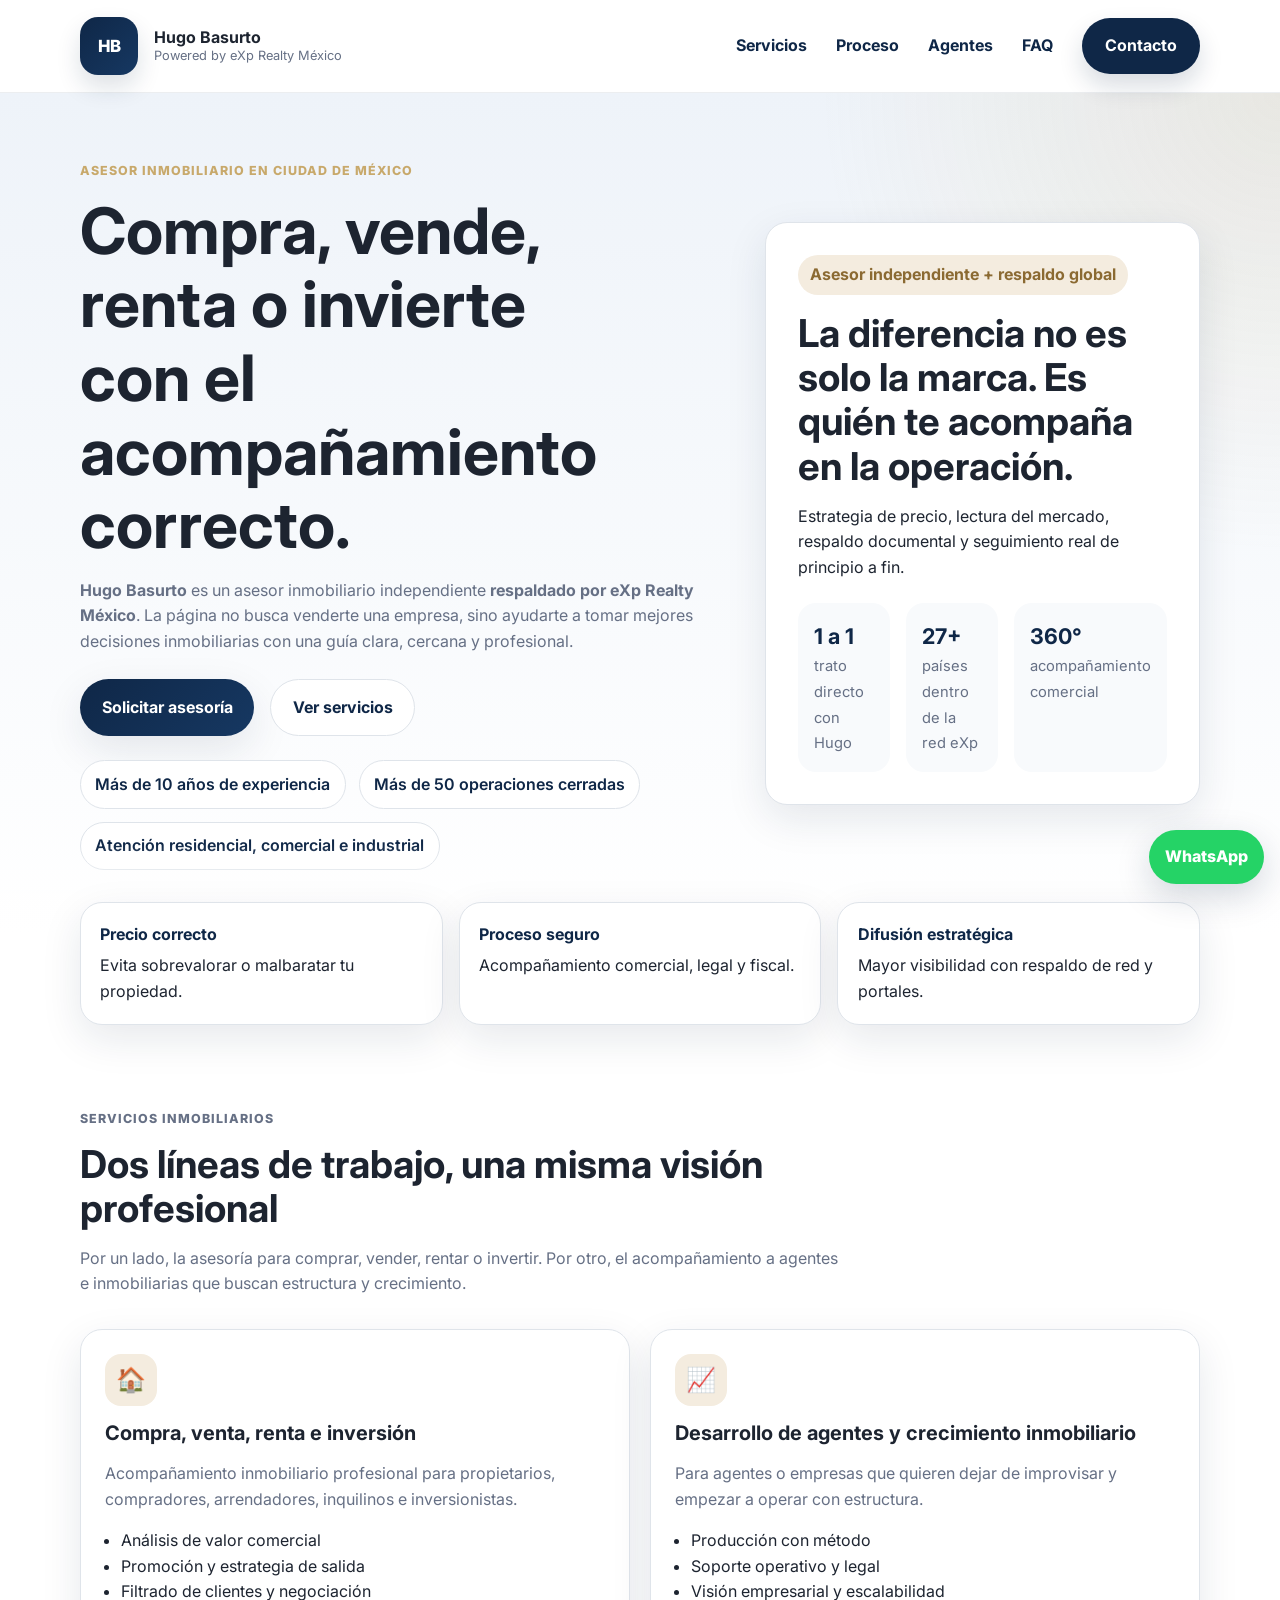
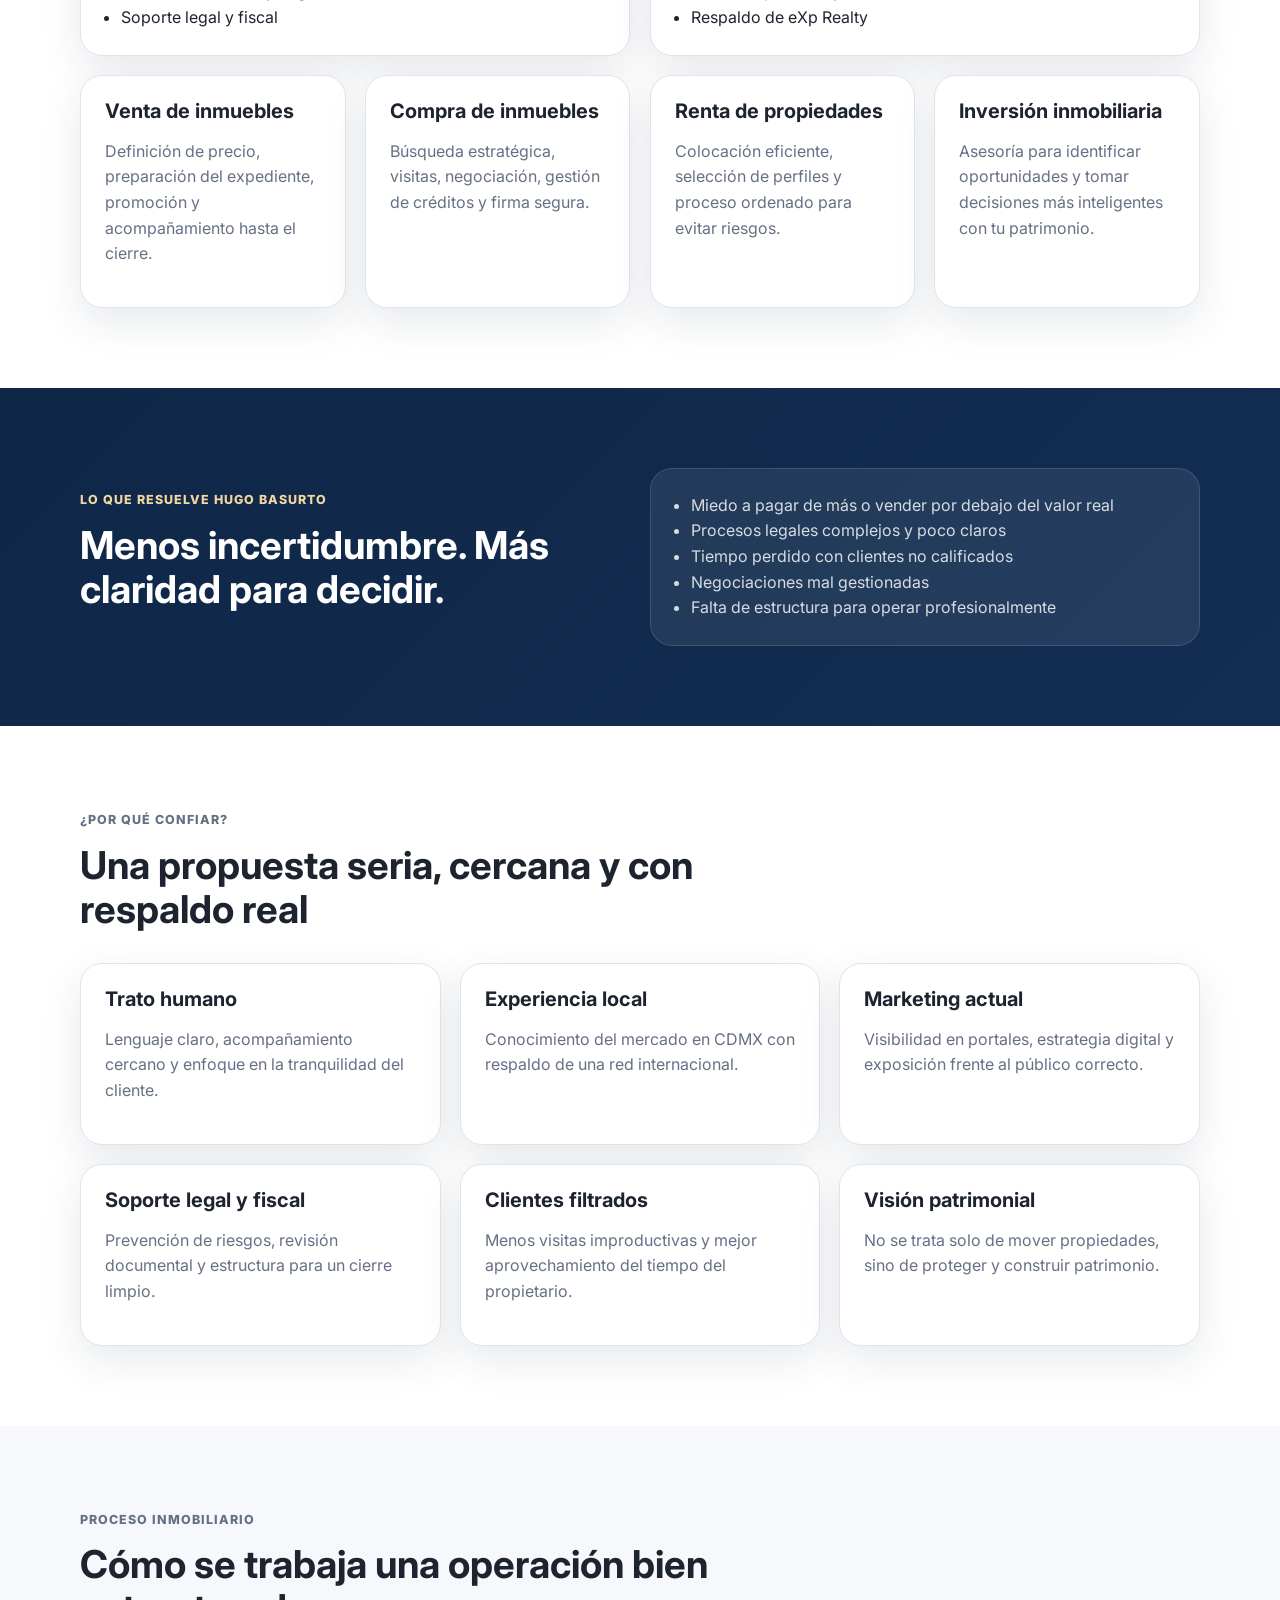
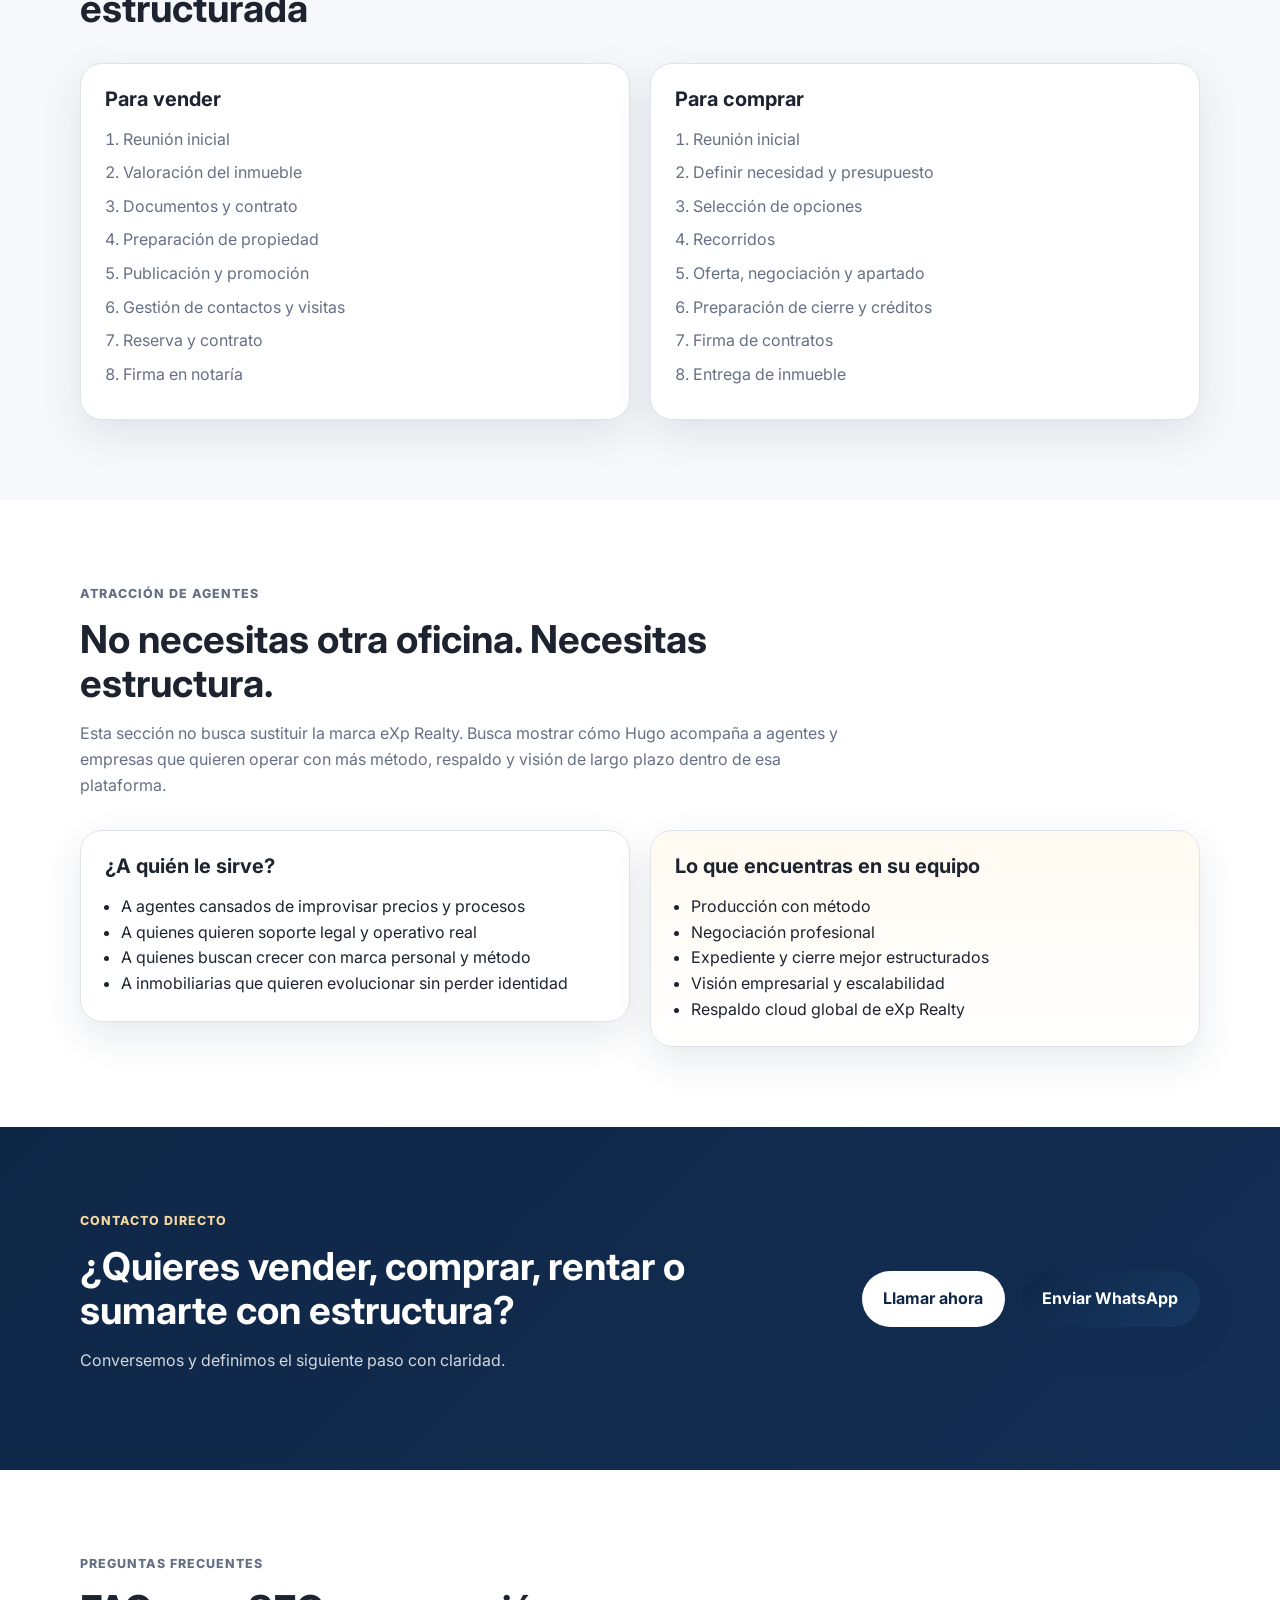
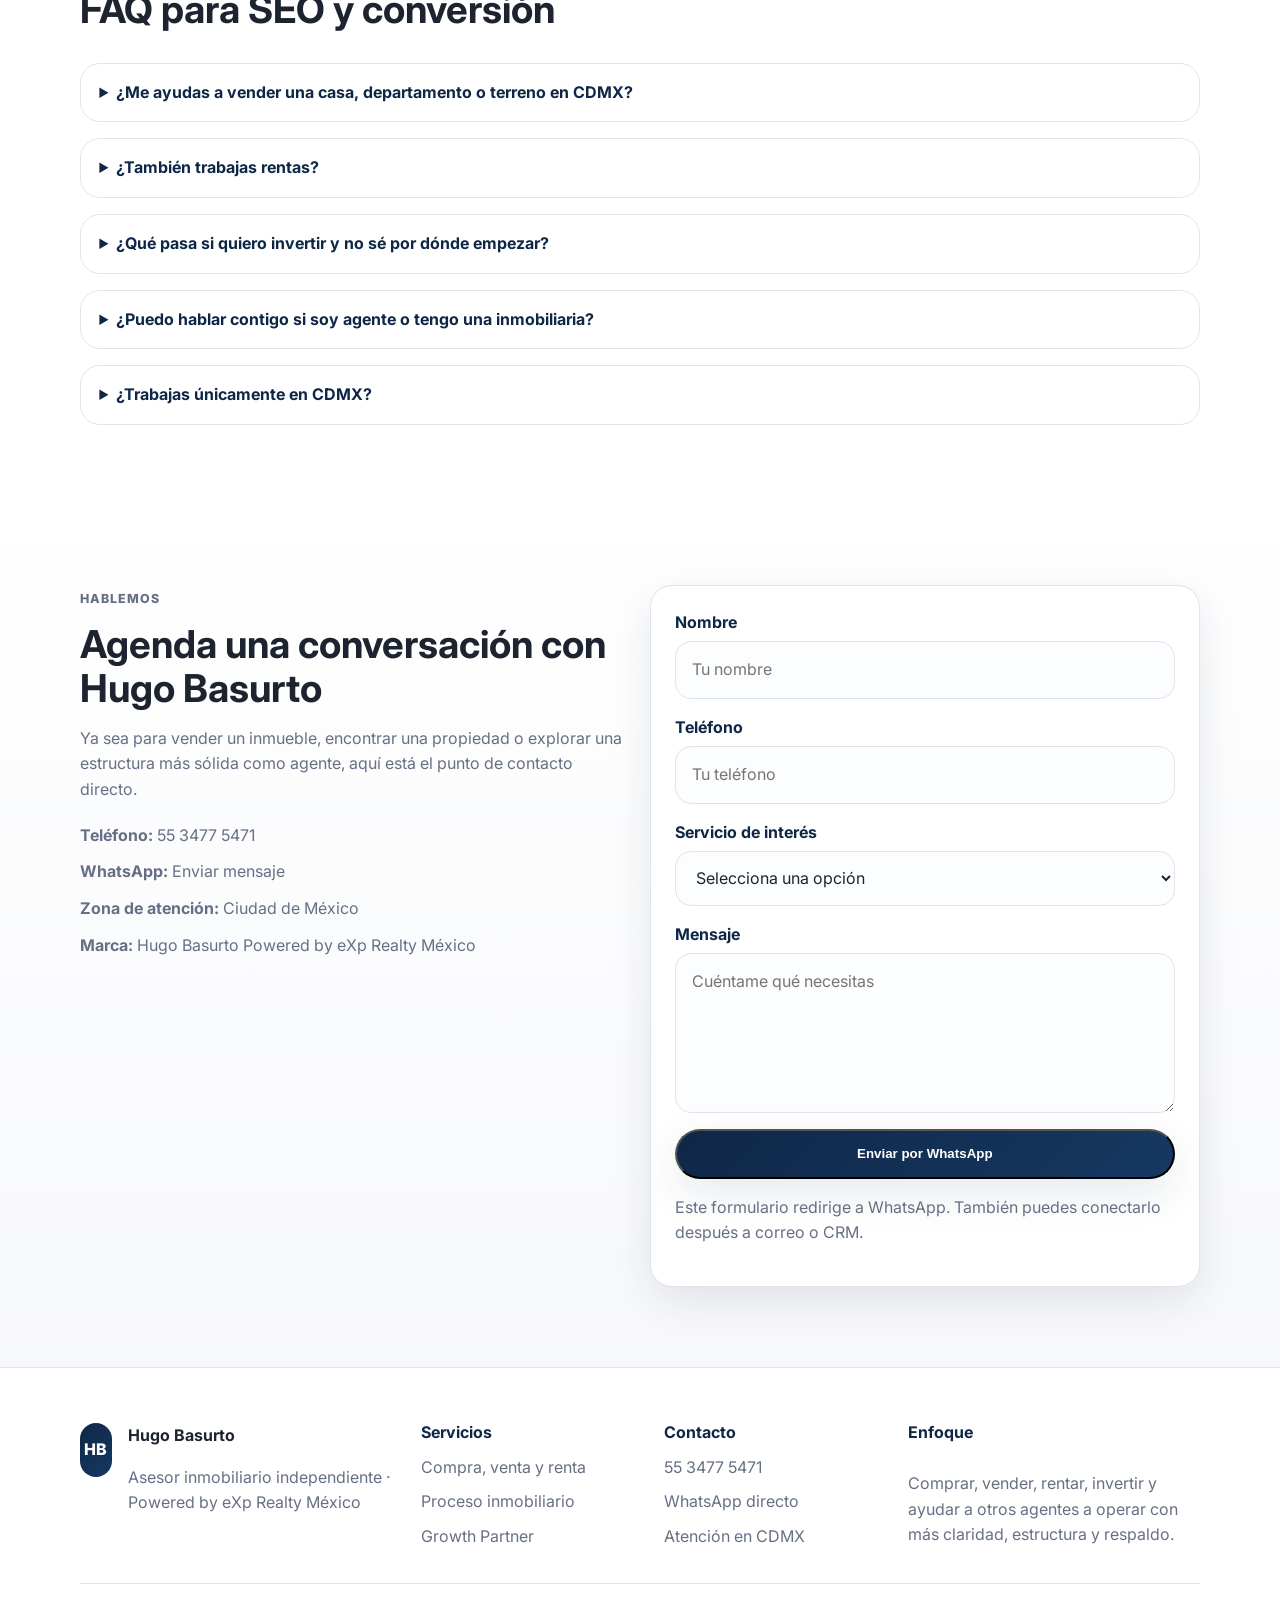
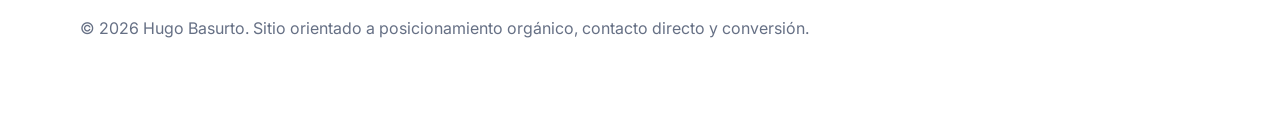
==== index.html @ 694841d4 "add animation" ====
<!DOCTYPE html>
<html lang="es-MX">
<head>
  <meta charset="UTF-8" />
  <meta name="viewport" content="width=device-width, initial-scale=1.0" />
  <title>Hugo Basurto | Asesor Inmobiliario en CDMX | Venta, Renta e Inversión</title>
  <meta name="description" content="Hugo Basurto, asesor inmobiliario en CDMX powered by eXp Realty. Te ayudo a comprar, vender, rentar o invertir en bienes raíces con procesos claros, respaldo profesional y acompañamiento legal." />
  <meta name="keywords" content="asesor inmobiliario CDMX, comprar casa CDMX, vender departamento CDMX, rentar inmueble CDMX, invertir en bienes raíces, Hugo Basurto, eXp Realty México, asesor inmobiliario independiente" />
  <meta name="author" content="Ricardo Kelebra" />
  <meta name="robots" content="index,follow,max-image-preview:large,max-snippet:-1,max-video-preview:-1" />
  <meta name="theme-color" content="#0f2747" />
  <link rel="canonical" href="https://www.tudominio.com/" />

  <meta property="og:type" content="website" />
  <meta property="og:locale" content="es_MX" />
  <meta property="og:title" content="Hugo Basurto | Asesor Inmobiliario en CDMX" />
  <meta property="og:description" content="Compra, venta, renta e inversión inmobiliaria con asesoría clara, cercana y respaldada por eXp Realty México." />
  <meta property="og:url" content="https://www.tudominio.com/" />
  <meta property="og:site_name" content="Hugo Basurto | Asesor Inmobiliario" />
  <meta property="og:image" content="https://www.tudominio.com/assets/og-image.jpg" />

  <meta name="twitter:card" content="summary_large_image" />
  <meta name="twitter:title" content="Hugo Basurto | Asesor Inmobiliario en CDMX" />
  <meta name="twitter:description" content="Asesoría inmobiliaria profesional para comprar, vender, rentar o invertir en CDMX." />
  <meta name="twitter:image" content="https://www.tudominio.com/assets/og-image.jpg" />

  <link rel="preconnect" href="https://fonts.googleapis.com" />
  <link rel="preconnect" href="https://fonts.gstatic.com" crossorigin />
  <link href="https://fonts.googleapis.com/css2?family=Inter:wght@400;500;600;700;800&display=swap" rel="stylesheet" />
  <link rel="stylesheet" href="styles.css" />

  <script type="application/ld+json">
  {
    "@context": "https://schema.org",
    "@graph": [
      {
        "@type": "RealEstateAgent",
        "@id": "https://www.tudominio.com/#agent",
        "name": "Hugo Basurto",
        "alternateName": "Hugo Basurto Powered by eXp Realty México",
        "description": "Asesoría inmobiliaria en CDMX para compra, venta, renta e inversión en bienes raíces.",
        "areaServed": ["Ciudad de México", "Estado de México", "México"],
        "telephone": "+52-55-3477-5471",
        "url": "https://www.tudominio.com/",
        "email": "contacto@tudominio.com",
        "address": {
          "@type": "PostalAddress",
          "addressLocality": "Ciudad de México",
          "addressRegion": "CDMX",
          "addressCountry": "MX"
        },
        "brand": {
          "@type": "Brand",
          "name": "eXp Realty México"
        },
        "sameAs": [
          "https://www.raiceshogarfeliz.com/",
          "https://yo.expmexico.mx/hugobasurtoraiceshogarfeliz/"
        ]
      },
      {
        "@type": "ProfessionalService",
        "@id": "https://www.tudominio.com/#service",
        "name": "Servicios Inmobiliarios Hugo Basurto",
        "serviceType": [
          "Venta de inmuebles",
          "Renta de inmuebles",
          "Compra de inmuebles",
          "Inversión inmobiliaria",
          "Atracción y desarrollo de agentes inmobiliarios"
        ],
        "provider": {
          "@id": "https://www.tudominio.com/#agent"
        },
        "areaServed": "Ciudad de México"
      },
      {
        "@type": "FAQPage",
        "mainEntity": [
          {
            "@type": "Question",
            "name": "¿Me ayudas a vender mi casa o departamento en CDMX?",
            "acceptedAnswer": {
              "@type": "Answer",
              "text": "Sí. Se realiza análisis de mercado, estrategia de precio, expediente documental, promoción, filtrado de clientes y acompañamiento hasta notaría."
            }
          },
          {
            "@type": "Question",
            "name": "¿También apoyas a compradores e inversionistas?",
            "acceptedAnswer": {
              "@type": "Answer",
              "text": "Sí. Se identifican opciones según presupuesto y objetivo, se coordinan visitas, se negocian condiciones y se acompaña todo el proceso de cierre."
            }
          },
          {
            "@type": "Question",
            "name": "¿Trabajas solo en Ciudad de México?",
            "acceptedAnswer": {
              "@type": "Answer",
              "text": "La base de operación está en CDMX, pero gracias al respaldo de eXp Realty se puede colaborar con compradores e inversionistas dentro y fuera del país."
            }
          }
        ]
      }
    ]
  }
  </script>
</head>
<body>
  <div class="bg-orb bg-orb-1"></div>
  <div class="bg-orb bg-orb-2"></div>

  <a class="floating-whatsapp" href="https://wa.me/525534775471?text=Hola%20Hugo,%20quiero%20informaci%C3%B3n%20sobre%20asesor%C3%ADa%20inmobiliaria" target="_blank" rel="noopener">
    WhatsApp
  </a>

  <header class="site-header" id="inicio">
    <div class="container nav-wrap">
      <a href="#inicio" class="brand">
        <span class="brand-mark">HB</span>
        <span class="brand-text">
          <strong>Hugo Basurto</strong>
          <small>Powered by eXp Realty México</small>
        </span>
      </a>

      <button class="nav-toggle" aria-label="Abrir menú" aria-expanded="false">☰</button>

      <nav class="site-nav">
        <a href="#servicios">Servicios</a>
        <a href="#proceso">Proceso</a>
        <a href="#agentes">Agentes</a>
        <a href="#faq">FAQ</a>
        <a href="#contacto" class="btn btn-nav">Contacto</a>
      </nav>
    </div>
  </header>

  <main>
    <section class="hero">
      <div class="container hero-grid">
        <div class="hero-copy reveal">
          <p class="eyebrow">Asesor inmobiliario en Ciudad de México</p>
          <h1>Compra, vende, renta o invierte con el acompañamiento correcto.</h1>
          <p class="hero-text">
            <strong>Hugo Basurto</strong> es un asesor inmobiliario independiente
            <strong>respaldado por eXp Realty México</strong>. La página no busca venderte una empresa,
            sino ayudarte a tomar mejores decisiones inmobiliarias con una guía clara, cercana y profesional.
          </p>

          <div class="hero-actions">
            <a href="https://wa.me/525534775471?text=Hola%20Hugo,%20quiero%20asesor%C3%ADa%20inmobiliaria" target="_blank" rel="noopener" class="btn btn-primary">Solicitar asesoría</a>
            <a href="#servicios" class="btn btn-secondary">Ver servicios</a>
          </div>

          <ul class="hero-points">
            <li>Más de 10 años de experiencia</li>
            <li>Más de 50 operaciones cerradas</li>
            <li>Atención residencial, comercial e industrial</li>
          </ul>
        </div>

        <div class="hero-card reveal reveal-delay tilt-card">
          <div class="hero-card-badge">Asesor independiente + respaldo global</div>
          <h2>La diferencia no es solo la marca. Es quién te acompaña en la operación.</h2>
          <p>
            Estrategia de precio, lectura del mercado, respaldo documental y seguimiento real de principio a fin.
          </p>
          <div class="hero-stats">
            <article>
              <strong>1 a 1</strong>
              <span>trato directo con Hugo</span>
            </article>
            <article>
              <strong>27+</strong>
              <span>países dentro de la red eXp</span>
            </article>
            <article>
              <strong>360°</strong>
              <span>acompañamiento comercial</span>
            </article>
          </div>
        </div>
      </div>
    </section>

    <section class="trust-bar">
      <div class="container trust-grid">
        <article>
          <strong>Precio correcto</strong>
          <span>Evita sobrevalorar o malbaratar tu propiedad.</span>
        </article>
        <article>
          <strong>Proceso seguro</strong>
          <span>Acompañamiento comercial, legal y fiscal.</span>
        </article>
        <article>
          <strong>Difusión estratégica</strong>
          <span>Mayor visibilidad con respaldo de red y portales.</span>
        </article>
      </div>
    </section>

    <section class="section" id="servicios">
      <div class="container">
        <div class="section-heading reveal">
          <p class="eyebrow">Servicios inmobiliarios</p>
          <h2>Dos líneas de trabajo, una misma visión profesional</h2>
          <p>
            Por un lado, la asesoría para comprar, vender, rentar o invertir. Por otro,
            el acompañamiento a agentes e inmobiliarias que buscan estructura y crecimiento.
          </p>
        </div>

        <div class="cards-grid cards-grid-2">
          <article class="service-card feature-card reveal tilt-card">
            <span class="icon">🏠</span>
            <h3>Compra, venta, renta e inversión</h3>
            <p>
              Acompañamiento inmobiliario profesional para propietarios, compradores,
              arrendadores, inquilinos e inversionistas.
            </p>
            <ul>
              <li>Análisis de valor comercial</li>
              <li>Promoción y estrategia de salida</li>
              <li>Filtrado de clientes y negociación</li>
              <li>Soporte legal y fiscal</li>
            </ul>
          </article>

          <article class="service-card feature-card reveal tilt-card reveal-delay">
            <span class="icon">📈</span>
            <h3>Desarrollo de agentes y crecimiento inmobiliario</h3>
            <p>
              Para agentes o empresas que quieren dejar de improvisar y empezar a operar con estructura.
            </p>
            <ul>
              <li>Producción con método</li>
              <li>Soporte operativo y legal</li>
              <li>Visión empresarial y escalabilidad</li>
              <li>Respaldo de eXp Realty</li>
            </ul>
          </article>
        </div>

        <div class="mini-grid">
          <article class="mini-card reveal tilt-card">
            <h3>Venta de inmuebles</h3>
            <p>Definición de precio, preparación del expediente, promoción y acompañamiento hasta el cierre.</p>
          </article>
          <article class="mini-card reveal tilt-card">
            <h3>Compra de inmuebles</h3>
            <p>Búsqueda estratégica, visitas, negociación, gestión de créditos y firma segura.</p>
          </article>
          <article class="mini-card reveal tilt-card">
            <h3>Renta de propiedades</h3>
            <p>Colocación eficiente, selección de perfiles y proceso ordenado para evitar riesgos.</p>
          </article>
          <article class="mini-card reveal tilt-card">
            <h3>Inversión inmobiliaria</h3>
            <p>Asesoría para identificar oportunidades y tomar decisiones más inteligentes con tu patrimonio.</p>
          </article>
        </div>
      </div>
    </section>

    <section class="section section-dark">
      <div class="section-pattern"></div>
      <div class="container split-grid">
        <div>
          <p class="eyebrow light">Lo que resuelve Hugo Basurto</p>
          <h2>Menos incertidumbre. Más claridad para decidir.</h2>
        </div>
        <div class="bullet-box">
          <ul>
            <li>Miedo a pagar de más o vender por debajo del valor real</li>
            <li>Procesos legales complejos y poco claros</li>
            <li>Tiempo perdido con clientes no calificados</li>
            <li>Negociaciones mal gestionadas</li>
            <li>Falta de estructura para operar profesionalmente</li>
          </ul>
        </div>
      </div>
    </section>

    <section class="section">
      <div class="container">
        <div class="section-heading reveal">
          <p class="eyebrow">¿Por qué confiar?</p>
          <h2>Una propuesta seria, cercana y con respaldo real</h2>
        </div>

        <div class="cards-grid cards-grid-3">
          <article class="value-card reveal tilt-card"><h3>Trato humano</h3><p>Lenguaje claro, acompañamiento cercano y enfoque en la tranquilidad del cliente.</p></article>
          <article class="value-card reveal tilt-card"><h3>Experiencia local</h3><p>Conocimiento del mercado en CDMX con respaldo de una red internacional.</p></article>
          <article class="value-card reveal tilt-card"><h3>Marketing actual</h3><p>Visibilidad en portales, estrategia digital y exposición frente al público correcto.</p></article>
          <article class="value-card reveal tilt-card"><h3>Soporte legal y fiscal</h3><p>Prevención de riesgos, revisión documental y estructura para un cierre limpio.</p></article>
          <article class="value-card reveal tilt-card"><h3>Clientes filtrados</h3><p>Menos visitas improductivas y mejor aprovechamiento del tiempo del propietario.</p></article>
          <article class="value-card reveal tilt-card"><h3>Visión patrimonial</h3><p>No se trata solo de mover propiedades, sino de proteger y construir patrimonio.</p></article>
        </div>
      </div>
    </section>

    <section class="section section-accent" id="proceso">
      <div class="container">
        <div class="section-heading reveal">
          <p class="eyebrow">Proceso inmobiliario</p>
          <h2>Cómo se trabaja una operación bien estructurada</h2>
        </div>

        <div class="timeline-grid">
          <article class="timeline-box reveal">
            <h3>Para vender</h3>
            <ol>
              <li>Reunión inicial</li>
              <li>Valoración del inmueble</li>
              <li>Documentos y contrato</li>
              <li>Preparación de propiedad</li>
              <li>Publicación y promoción</li>
              <li>Gestión de contactos y visitas</li>
              <li>Reserva y contrato</li>
              <li>Firma en notaría</li>
            </ol>
          </article>

          <article class="timeline-box reveal">
            <h3>Para comprar</h3>
            <ol>
              <li>Reunión inicial</li>
              <li>Definir necesidad y presupuesto</li>
              <li>Selección de opciones</li>
              <li>Recorridos</li>
              <li>Oferta, negociación y apartado</li>
              <li>Preparación de cierre y créditos</li>
              <li>Firma de contratos</li>
              <li>Entrega de inmueble</li>
            </ol>
          </article>
        </div>
      </div>
    </section>

    <section class="section" id="agentes">
      <div class="container">
        <div class="section-heading reveal">
          <p class="eyebrow">Atracción de agentes</p>
          <h2>No necesitas otra oficina. Necesitas estructura.</h2>
          <p>
            Esta sección no busca sustituir la marca eXp Realty. Busca mostrar cómo Hugo acompaña a agentes y empresas
            que quieren operar con más método, respaldo y visión de largo plazo dentro de esa plataforma.
          </p>
        </div>

        <div class="split-grid align-start">
          <div class="content-panel reveal">
            <h3>¿A quién le sirve?</h3>
            <ul>
              <li>A agentes cansados de improvisar precios y procesos</li>
              <li>A quienes quieren soporte legal y operativo real</li>
              <li>A quienes buscan crecer con marca personal y método</li>
              <li>A inmobiliarias que quieren evolucionar sin perder identidad</li>
            </ul>
          </div>

          <div class="content-panel emphasis reveal reveal-delay">
            <h3>Lo que encuentras en su equipo</h3>
            <ul>
              <li>Producción con método</li>
              <li>Negociación profesional</li>
              <li>Expediente y cierre mejor estructurados</li>
              <li>Visión empresarial y escalabilidad</li>
              <li>Respaldo cloud global de eXp Realty</li>
            </ul>
          </div>
        </div>
      </div>
    </section>

    <section class="section section-dark">
      <div class="container cta-banner reveal">
        <div>
          <p class="eyebrow light">Contacto directo</p>
          <h2>¿Quieres vender, comprar, rentar o sumarte con estructura?</h2>
          <p>Conversemos y definimos el siguiente paso con claridad.</p>
        </div>
        <div class="cta-actions">
          <a href="tel:+525534775471" class="btn btn-light">Llamar ahora</a>
          <a href="https://wa.me/525534775471?text=Hola%20Hugo,%20me%20interesa%20recibir%20informaci%C3%B3n" target="_blank" rel="noopener" class="btn btn-primary">Enviar WhatsApp</a>
        </div>
      </div>
    </section>

    <section class="section" id="faq">
      <div class="container">
        <div class="section-heading reveal">
          <p class="eyebrow">Preguntas frecuentes</p>
          <h2>FAQ para SEO y conversión</h2>
        </div>

        <div class="faq-list reveal">
          <details class="faq-item">
            <summary>¿Me ayudas a vender una casa, departamento o terreno en CDMX?</summary>
            <p>Sí. La asesoría contempla análisis de mercado, estrategia de precio, preparación documental, promoción y acompañamiento hasta el cierre.</p>
          </details>
          <details class="faq-item">
            <summary>¿También trabajas rentas?</summary>
            <p>Sí. Se puede apoyar tanto a propietarios como a personas que buscan rentar, con procesos más claros y filtrados.</p>
          </details>
          <details class="faq-item">
            <summary>¿Qué pasa si quiero invertir y no sé por dónde empezar?</summary>
            <p>Se revisa tu objetivo, presupuesto, tipo de inmueble y horizonte de inversión para encontrar opciones más alineadas a tu perfil.</p>
          </details>
          <details class="faq-item">
            <summary>¿Puedo hablar contigo si soy agente o tengo una inmobiliaria?</summary>
            <p>Sí. Esta página también contempla la parte de atracción y acompañamiento a agentes o empresas que quieren operar con mayor estructura dentro de eXp Realty.</p>
          </details>
          <details class="faq-item">
            <summary>¿Trabajas únicamente en CDMX?</summary>
            <p>La base está en Ciudad de México, pero el respaldo de la red eXp permite colaboración con compradores e inversionistas dentro y fuera del país.</p>
          </details>
        </div>
      </div>
    </section>

    <section class="section section-contact" id="contacto">
      <div class="container contact-grid reveal">
        <div>
          <p class="eyebrow">Hablemos</p>
          <h2>Agenda una conversación con Hugo Basurto</h2>
          <p>
            Ya sea para vender un inmueble, encontrar una propiedad o explorar una estructura más sólida como agente,
            aquí está el punto de contacto directo.
          </p>
          <ul class="contact-list">
            <li><strong>Teléfono:</strong> <a href="tel:+525534775471">55 3477 5471</a></li>
            <li><strong>WhatsApp:</strong> <a href="https://wa.me/525534775471" target="_blank" rel="noopener">Enviar mensaje</a></li>
            <li><strong>Zona de atención:</strong> Ciudad de México</li>
            <li><strong>Marca:</strong> Hugo Basurto Powered by eXp Realty México</li>
          </ul>
        </div>

        <form class="contact-form" id="leadForm">
          <div class="form-row">
            <label for="nombre">Nombre</label>
            <input type="text" id="nombre" name="nombre" placeholder="Tu nombre" required />
          </div>
          <div class="form-row">
            <label for="telefono">Teléfono</label>
            <input type="tel" id="telefono" name="telefono" placeholder="Tu teléfono" required />
          </div>
          <div class="form-row">
            <label for="servicio">Servicio de interés</label>
            <select id="servicio" name="servicio" required>
              <option value="">Selecciona una opción</option>
              <option>Vender propiedad</option>
              <option>Comprar propiedad</option>
              <option>Rentar propiedad</option>
              <option>Invertir en inmuebles</option>
              <option>Unirme como agente</option>
            </select>
          </div>
          <div class="form-row">
            <label for="mensaje">Mensaje</label>
            <textarea id="mensaje" name="mensaje" rows="5" placeholder="Cuéntame qué necesitas"></textarea>
          </div>
          <button type="submit" class="btn btn-primary btn-full">Enviar por WhatsApp</button>
          <p class="form-note">Este formulario redirige a WhatsApp. También puedes conectarlo después a correo o CRM.</p>
        </form>
      </div>
    </section>
  </main>

  <footer class="site-footer">
    <div class="container footer-wrap footer-rich">
      <div class="footer-brand">
        <span class="footer-badge">HB</span>
        <div>
          <strong>Hugo Basurto</strong>
          <p>Asesor inmobiliario independiente · Powered by eXp Realty México</p>
        </div>
      </div>

      <div class="footer-column">
        <h3>Servicios</h3>
        <a href="#servicios">Compra, venta y renta</a>
        <a href="#proceso">Proceso inmobiliario</a>
        <a href="#agentes">Growth Partner</a>
      </div>

      <div class="footer-column">
        <h3>Contacto</h3>
        <a href="tel:+525534775471">55 3477 5471</a>
        <a href="https://wa.me/525534775471" target="_blank" rel="noopener">WhatsApp directo</a>
        <span>Atención en CDMX</span>
      </div>

      <div class="footer-column footer-note">
        <h3>Enfoque</h3>
        <p>Comprar, vender, rentar, invertir y ayudar a otros agentes a operar con más claridad, estructura y respaldo.</p>
      </div>
    </div>

    <div class="container footer-bottom">
      <p>© 2026 Hugo Basurto. Sitio orientado a posicionamiento orgánico, contacto directo y conversión.</p>
    </div>
  </footer>

  <script src="script.js"></script>
</body>
</html>
---- styles.css ----
:root {
  --primary: #0f2747;
  --primary-soft: #163862;
  --accent: #c8a96b;
  --accent-soft: #f4ecdf;
  --text: #1d2430;
  --muted: #667085;
  --bg: #f7f8fb;
  --white: #ffffff;
  --border: #dfe4ea;
  --shadow: 0 14px 40px rgba(15, 39, 71, 0.1);
  --radius: 22px;
}

* {
  box-sizing: border-box;
}

html {
  scroll-behavior: smooth;
}

body {
  margin: 0;
  font-family: 'Inter', sans-serif;
  color: var(--text);
  background: var(--white);
  line-height: 1.6;
  position: relative;
  overflow-x: hidden;
}

img {
  max-width: 100%;
  display: block;
}

a {
  color: inherit;
  text-decoration: none;
}

.container {
  width: min(1120px, calc(100% - 2rem));
  margin: 0 auto;
}

.site-header {
  position: sticky;
  top: 0;
  z-index: 50;
  background: rgba(255, 255, 255, 0.96);
  backdrop-filter: blur(14px);
  border-bottom: 1px solid rgba(15, 39, 71, 0.08);
}

.nav-wrap {
  display: flex;
  justify-content: space-between;
  align-items: center;
  height: 92px;
  gap: 1rem;
}

.brand {
  display: flex;
  align-items: center;
  gap: 1rem;
  flex-shrink: 0;
}

.brand-mark {
  width: 58px;
  height: 58px;
  border-radius: 18px;
  display: grid;
  place-items: center;
  background: linear-gradient(135deg, var(--primary), var(--primary-soft));
  color: var(--white);
  font-weight: 800;
  font-size: 1.05rem;
  box-shadow: 0 12px 24px rgba(15, 39, 71, 0.14);
}

.brand-text {
  display: flex;
  flex-direction: column;
  justify-content: center;
  line-height: 1.1;
}

.brand-text strong {
  display: block;
  font-size: 1rem;
  color: var(--text);
  margin: 0;
}

.brand-text small {
  display: block;
  color: var(--muted);
  font-size: 0.8rem;
  margin-top: 0.2rem;
}

.site-nav {
  display: flex;
  align-items: center;
  gap: 1.8rem;
}

.site-nav a {
  font-weight: 700;
  font-size: 1rem;
  color: var(--primary);
}

.nav-toggle {
  display: none;
  border: 0;
  background: transparent;
  font-size: 1.6rem;
  color: var(--primary);
  cursor: pointer;
}
.hero {
  position: relative;
  overflow: hidden;
  background:
    radial-gradient(circle at top right, rgba(200, 169, 107, 0.16), transparent 30%),
    linear-gradient(180deg, #eef3f9 0%, #ffffff 100%);
  padding: 4rem 0 4rem;
}

.hero::after {
  content: '';
  position: absolute;
  inset: auto 0 0 0;
  height: 90px;
  background: linear-gradient(180deg, rgba(255,255,255,0) 0%, rgba(255,255,255,0.92) 100%);
  pointer-events: none;
}

.hero-grid,
.split-grid,
.contact-grid,
.timeline-grid,
.trust-grid,
.footer-wrap,
.cta-banner,
.hero-stats,
.cards-grid,
.mini-grid {
  display: grid;
}

.hero-grid {
  grid-template-columns: 1.2fr 0.8fr;
  gap: 2rem;
  align-items: center;
}

.eyebrow {
  display: inline-block;
  margin: 0 0 0.8rem;
  color: var(--accent);
  font-weight: 800;
  letter-spacing: 0.08em;
  text-transform: uppercase;
  font-size: 0.78rem;
}

.eyebrow.light {
  color: #f3d7a0;
}

h1, h2, h3 {
  line-height: 1.15;
  margin: 0 0 1rem;
}

h1 {
  font-size: clamp(2.3rem, 5vw, 4.4rem);
  max-width: 12ch;
}

h2 {
  font-size: clamp(1.8rem, 3vw, 3rem);
}

h3 {
  font-size: 1.25rem;
}

.hero-text,
.section-heading p,
.value-card p,
.service-card p,
.timeline-box p,
.content-panel p,
.mini-card p,
.contact-grid p,
.faq-list p,
.bullet-box li,
.contact-list li,
.site-footer p,
.form-note {
  color: var(--muted);
}

.hero-actions {
  display: flex;
  flex-wrap: wrap;
  gap: 1rem;
  margin: 1.5rem 0;
}

.btn {
  display: inline-flex;
  align-items: center;
  justify-content: center;
  padding: 0.95rem 1.35rem;
  border-radius: 999px;
  font-weight: 700;
  transition: transform 0.2s ease, box-shadow 0.2s ease, background 0.2s ease;
}

.btn:hover {
  transform: translateY(-2px);
}

.btn-primary {
  background: linear-gradient(135deg, var(--primary), var(--primary-soft));
  color: var(--white);
  box-shadow: var(--shadow);
}

.btn-secondary {
  background: var(--white);
  color: var(--primary);
  border: 1px solid var(--border);
}

.btn-light {
  background: var(--white);
  color: var(--primary);
}

.btn-nav {
  padding: 0.95rem 1.45rem;
  background: var(--primary);
  color: var(--white) !important;
  border-radius: 999px;
  box-shadow: 0 12px 24px rgba(15, 39, 71, 0.16);
}

.btn-full {
  width: 100%;
}

.hero-points {
  display: flex;
  flex-wrap: wrap;
  gap: 0.8rem;
  padding: 0;
  margin: 1.5rem 0 0;
  list-style: none;
}

.hero-points li {
  background: var(--white);
  border: 1px solid var(--border);
  padding: 0.65rem 0.9rem;
  border-radius: 999px;
  font-weight: 600;
  color: var(--primary);
}

.hero-card,
.feature-card,
.value-card,
.timeline-box,
.content-panel,
.mini-card,
.contact-form,
.trust-grid article {
  background: var(--white);
  border: 1px solid var(--border);
  border-radius: var(--radius);
  box-shadow: var(--shadow);
  transition: transform 0.35s ease, box-shadow 0.35s ease, border-color 0.35s ease;
}

.hero-card:hover,
.feature-card:hover,
.value-card:hover,
.timeline-box:hover,
.content-panel:hover,
.mini-card:hover,
.contact-form:hover,
.trust-grid article:hover,
.faq-item:hover {
  transform: translateY(-6px);
  box-shadow: 0 22px 55px rgba(15, 39, 71, 0.14);
  border-color: rgba(15, 39, 71, 0.16);
}

.hero-card {
  padding: 2rem;
}

.hero-card-badge {
  display: inline-block;
  padding: 0.45rem 0.75rem;
  border-radius: 999px;
  background: var(--accent-soft);
  color: #8b6a32;
  font-weight: 700;
  margin-bottom: 1rem;
}

.hero-stats {
  grid-template-columns: repeat(3, 1fr);
  gap: 1rem;
  margin-top: 1.4rem;
}

.hero-stats article {
  padding: 1rem;
  background: #f8fafc;
  border-radius: 18px;
}

.hero-stats strong {
  display: block;
  font-size: 1.35rem;
  color: var(--primary);
}

.hero-stats span {
  color: var(--muted);
  font-size: 0.92rem;
}

.trust-bar {
  margin-top: -2rem;
  position: relative;
  z-index: 2;
}

.trust-grid {
  grid-template-columns: repeat(3, 1fr);
  gap: 1rem;
}

.trust-grid article {
  padding: 1.2rem;
}

.trust-grid strong {
  display: block;
  color: var(--primary);
  margin-bottom: 0.35rem;
}

.section {
  padding: 5rem 0;
}

.section-dark {
  position: relative;
  overflow: hidden;
  background: linear-gradient(135deg, #0f2747 0%, #132e53 100%);
  color: var(--white);
}

.section-accent {
  background: #f7f8fb;
}

.section-contact {
  background: linear-gradient(180deg, #ffffff 0%, #f7f8fb 100%);
}

.section-heading {
  max-width: 760px;
  margin-bottom: 2rem;
}

.cards-grid-2 {
  grid-template-columns: repeat(2, 1fr);
}

.cards-grid-3 {
  grid-template-columns: repeat(3, 1fr);
}

.cards-grid,
.mini-grid,
.timeline-grid,
.contact-grid,
.split-grid {
  gap: 1.2rem;
}

.service-card,
.value-card,
.mini-card,
.content-panel,
.timeline-box,
.contact-form {
  padding: 1.5rem;
}

.icon {
  display: inline-grid;
  place-items: center;
  width: 52px;
  height: 52px;
  border-radius: 16px;
  background: var(--accent-soft);
  margin-bottom: 1rem;
  font-size: 1.5rem;
}

.service-card ul,
.content-panel ul,
.bullet-box ul {
  margin: 0;
  padding-left: 1rem;
}

.mini-grid {
  margin-top: 1.2rem;
  grid-template-columns: repeat(4, 1fr);
}

.split-grid {
  grid-template-columns: 1fr 1fr;
  align-items: center;
}

.align-start {
  align-items: start;
}

.bullet-box {
  padding: 1.5rem;
  background: rgba(255, 255, 255, 0.08);
  border: 1px solid rgba(255, 255, 255, 0.12);
  border-radius: var(--radius);
}

.emphasis {
  background: linear-gradient(180deg, #fffaf1 0%, #ffffff 100%);
}

.timeline-grid {
  grid-template-columns: repeat(2, 1fr);
}

.timeline-box ol {
  margin: 0;
  padding-left: 1.15rem;
}

.timeline-box li {
  margin-bottom: 0.5rem;
  color: var(--muted);
}

.section-dark .timeline-box li,
.section-dark .bullet-box li,
.section-dark p {
  color: rgba(255, 255, 255, 0.82);
}

.cta-banner {
  grid-template-columns: 1fr auto;
  gap: 1.5rem;
  align-items: center;
}

.cta-actions {
  display: flex;
  gap: 1rem;
  flex-wrap: wrap;
}

.contact-grid {
  grid-template-columns: 1fr 1fr;
  align-items: start;
}

.contact-list {
  list-style: none;
  padding: 0;
  margin: 1.25rem 0 0;
}

.contact-list li {
  margin-bottom: 0.7rem;
}

.contact-form {
  background: var(--white);
}

.form-row {
  display: flex;
  flex-direction: column;
  margin-bottom: 1rem;
}

label {
  font-weight: 700;
  color: var(--primary);
  margin-bottom: 0.35rem;
}

input,
select,
textarea {
  width: 100%;
  border: 1px solid var(--border);
  border-radius: 16px;
  padding: 0.95rem 1rem;
  font: inherit;
  color: var(--text);
  background: #fcfdff;
}

input:focus,
select:focus,
textarea:focus {
  outline: 2px solid rgba(15, 39, 71, 0.15);
  border-color: var(--primary);
}

.faq-list {
  display: grid;
  gap: 1rem;
}

details {
  border: 1px solid var(--border);
  border-radius: 20px;
  padding: 1rem 1.15rem;
  background: var(--white);
}

summary {
  cursor: pointer;
  font-weight: 700;
  color: var(--primary);
}

.faq-item[open] {
  border-color: rgba(200,169,107,0.6);
  box-shadow: 0 18px 40px rgba(15,39,71,0.08);
}

.faq-item p {
  margin: 0.8rem 0 0;
}

.site-footer {
  padding: 1.25rem 0 2rem;
  border-top: 1px solid var(--border);
  transition: transform 0.35s ease, box-shadow 0.35s ease, border-color 0.35s ease;
}

.footer-rich {
  grid-template-columns: 1.4fr 1fr 1fr 1.2fr;
  align-items: start;
  padding: 2.2rem 0 1.2rem;
}

.footer-brand {
  display: flex;
  gap: 1rem;
  align-items: flex-start;
}

.footer-badge {
  width: 54px;
  height: 54px;
  border-radius: 16px;
  display: grid;
  place-items: center;
  background: linear-gradient(135deg, var(--primary), var(--primary-soft));
  color: var(--white);
  font-weight: 800;
}

.footer-column {
  display: flex;
  flex-direction: column;
  gap: 0.55rem;
}

.footer-column h3 {
  margin-bottom: 0.3rem;
  font-size: 1rem;
  color: var(--primary);
}

.footer-column a,
.footer-column span,
.footer-note p,
.footer-bottom p,
.footer-brand p {
  color: var(--muted);
}

.footer-column a:hover {
  color: var(--primary);
}

.footer-bottom {
  padding: 1rem 0 2rem;
  border-top: 1px solid var(--border);
}

.floating-whatsapp {
  position: fixed;
  right: 1rem;
  bottom: 1rem;
  z-index: 60;
  background: #25d366;
  color: #ffffff;
  font-weight: 800;
  padding: 0.9rem 1rem;
  border-radius: 999px;
  box-shadow: 0 12px 34px rgba(15,39,71,0.18);
  transition: transform 0.3s ease, box-shadow 0.3s ease;
}

.floating-whatsapp:hover {
  transform: translateY(-4px) scale(1.02);
}

.bg-orb {
  position: fixed;
  border-radius: 50%;
  filter: blur(20px);
  pointer-events: none;
  z-index: 0;
  opacity: 0.45;
}

.bg-orb-1 {
  width: 280px;
  height: 280px;
  top: 8%;
  left: -90px;
  background: radial-gradient(circle, rgba(200,169,107,0.22), rgba(200,169,107,0));
  animation: floatOrb 12s ease-in-out infinite;
}

.bg-orb-2 {
  width: 360px;
  height: 360px;
  right: -120px;
  top: 32%;
  background: radial-gradient(circle, rgba(15,39,71,0.18), rgba(15,39,71,0));
  animation: floatOrb 16s ease-in-out infinite reverse;
}
main,
.site-footer {
  position: relative;
  z-index: 1;
}

.site-header {
  z-index: 1000;
}

.floating-whatsapp {
  z-index: 1001;
}

.section-pattern {
  position: absolute;
  inset: 0;
  background-image: radial-gradient(rgba(255,255,255,0.12) 1px, transparent 1px);
  background-size: 20px 20px;
  opacity: 0.18;
  pointer-events: none;
}

.section-dark > .container,
.section-dark > .section-pattern {
  position: relative;
  z-index: 1;
}

.reveal {
  opacity: 0;
  transform: translateY(28px);
  transition: opacity 0.8s ease, transform 0.8s ease;
}

.reveal-delay {
  transition-delay: 0.12s;
}

.reveal.is-visible {
  opacity: 1;
  transform: translateY(0);
}

.tilt-card {
  transform-style: preserve-3d;
}

@keyframes floatOrb {
  0%, 100% { transform: translate3d(0, 0, 0); }
  50% { transform: translate3d(0, -18px, 0); }
}

@media (max-width: 980px) {
  .hero-grid,
  .contact-grid,
  .timeline-grid,
  .split-grid,
  .cards-grid-2,
  .cards-grid-3,
  .mini-grid,
  .trust-grid,
  .cta-banner,
  .footer-wrap {
    grid-template-columns: 1fr;
  }

  .hero-stats {
    grid-template-columns: 1fr;
  }

  .nav-wrap {
    height: 82px;
  }

  .site-nav {
    position: absolute;
    top: 92px;
    left: 0;
    right: 0;
    background: rgba(255, 255, 255, 0.98);
    border-bottom: 1px solid var(--border);
    padding: 1rem;
    display: none;
    flex-direction: column;
    align-items: flex-start;
    gap: 1rem;
  }

  .site-nav.open {
    display: flex;
  }

  .nav-toggle {
    display: block;
  }
}

@media (max-width: 920px) {
  .footer-rich {
    grid-template-columns: 1fr 1fr;
  }
}

@media (max-width: 640px) {
  .hero {
    padding-top: 3.5rem;
  }

  .section {
    padding: 4rem 0;
  }

  .brand-text {
    max-width: 170px;
  }

  .hero-actions,
  .cta-actions {
    flex-direction: column;
  }

  .btn,
  .btn-light,
  .btn-secondary,
  .btn-primary {
    width: 100%;
  }

  .floating-whatsapp {
    left: 1rem;
    right: 1rem;
    text-align: center;
  }

  .footer-rich {
    grid-template-columns: 1fr;
  }

  .bg-orb-1,
  .bg-orb-2 {
    display: none;
  }
}
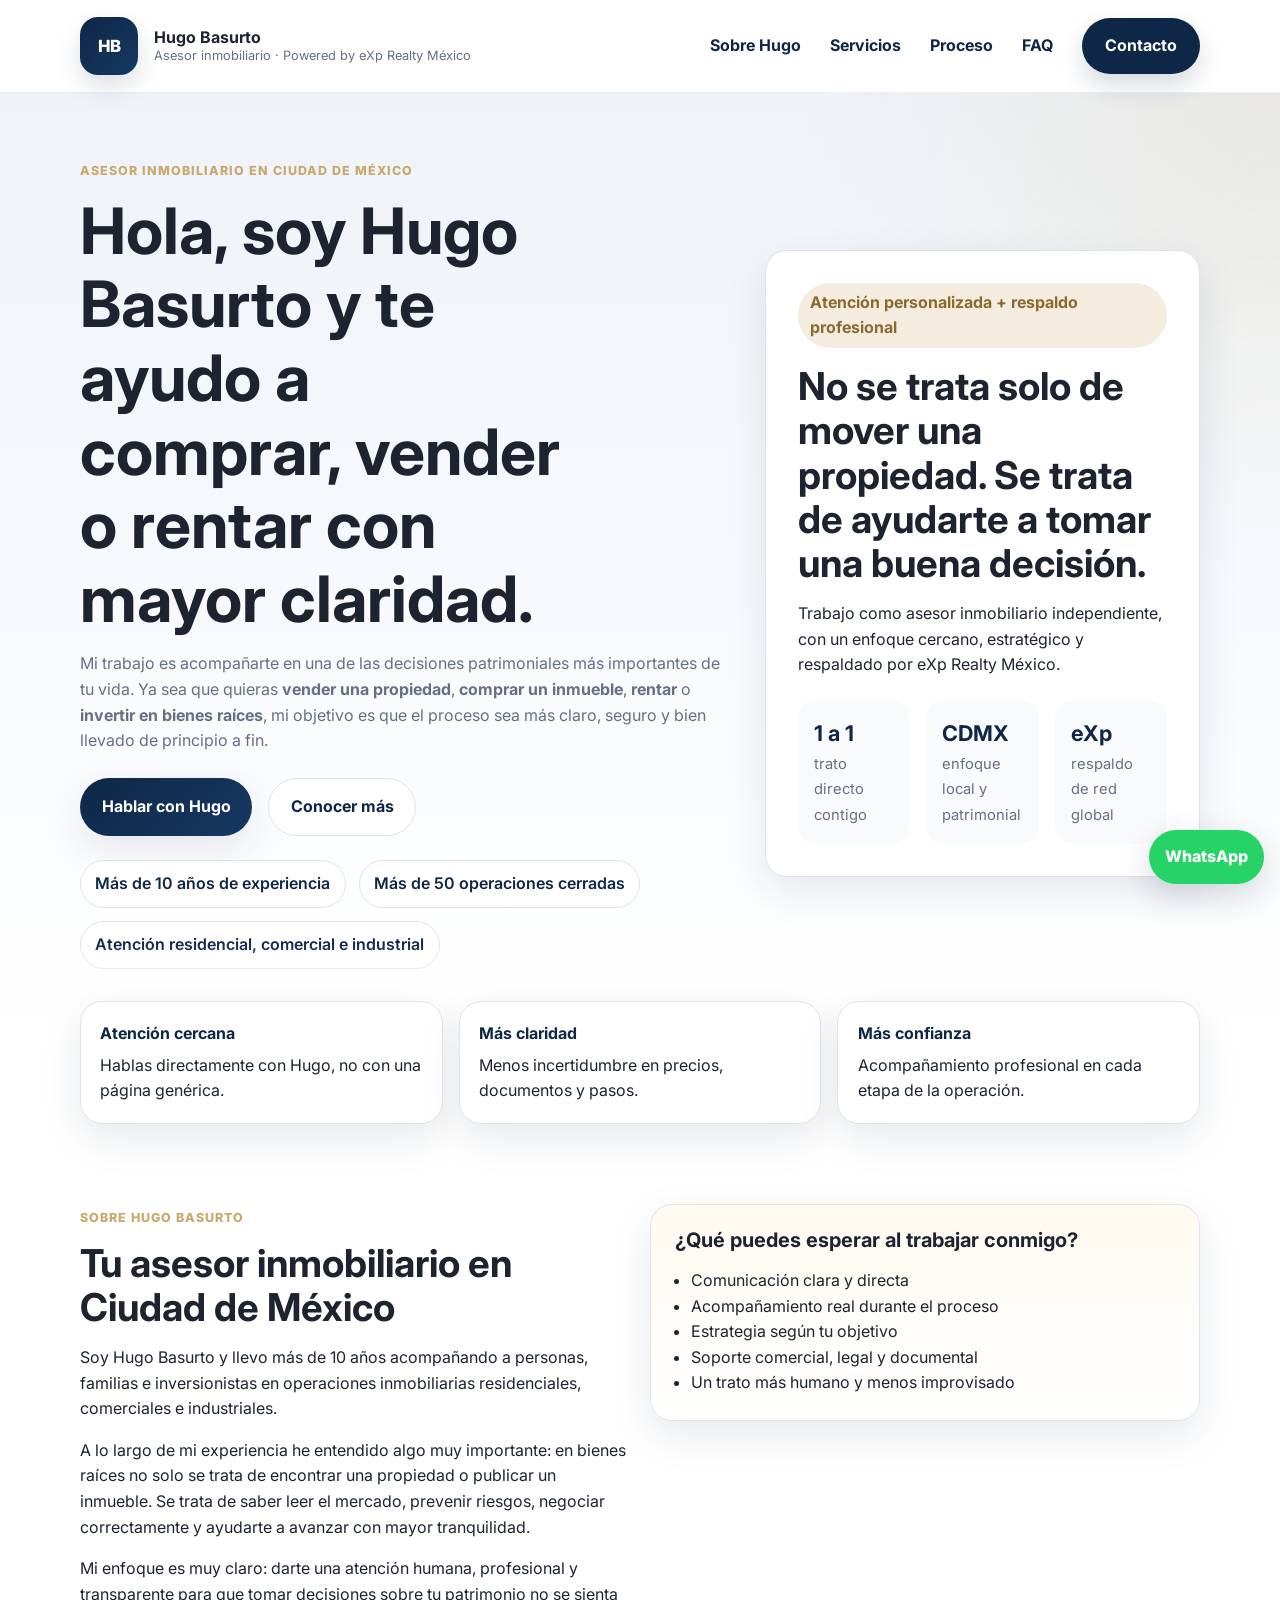
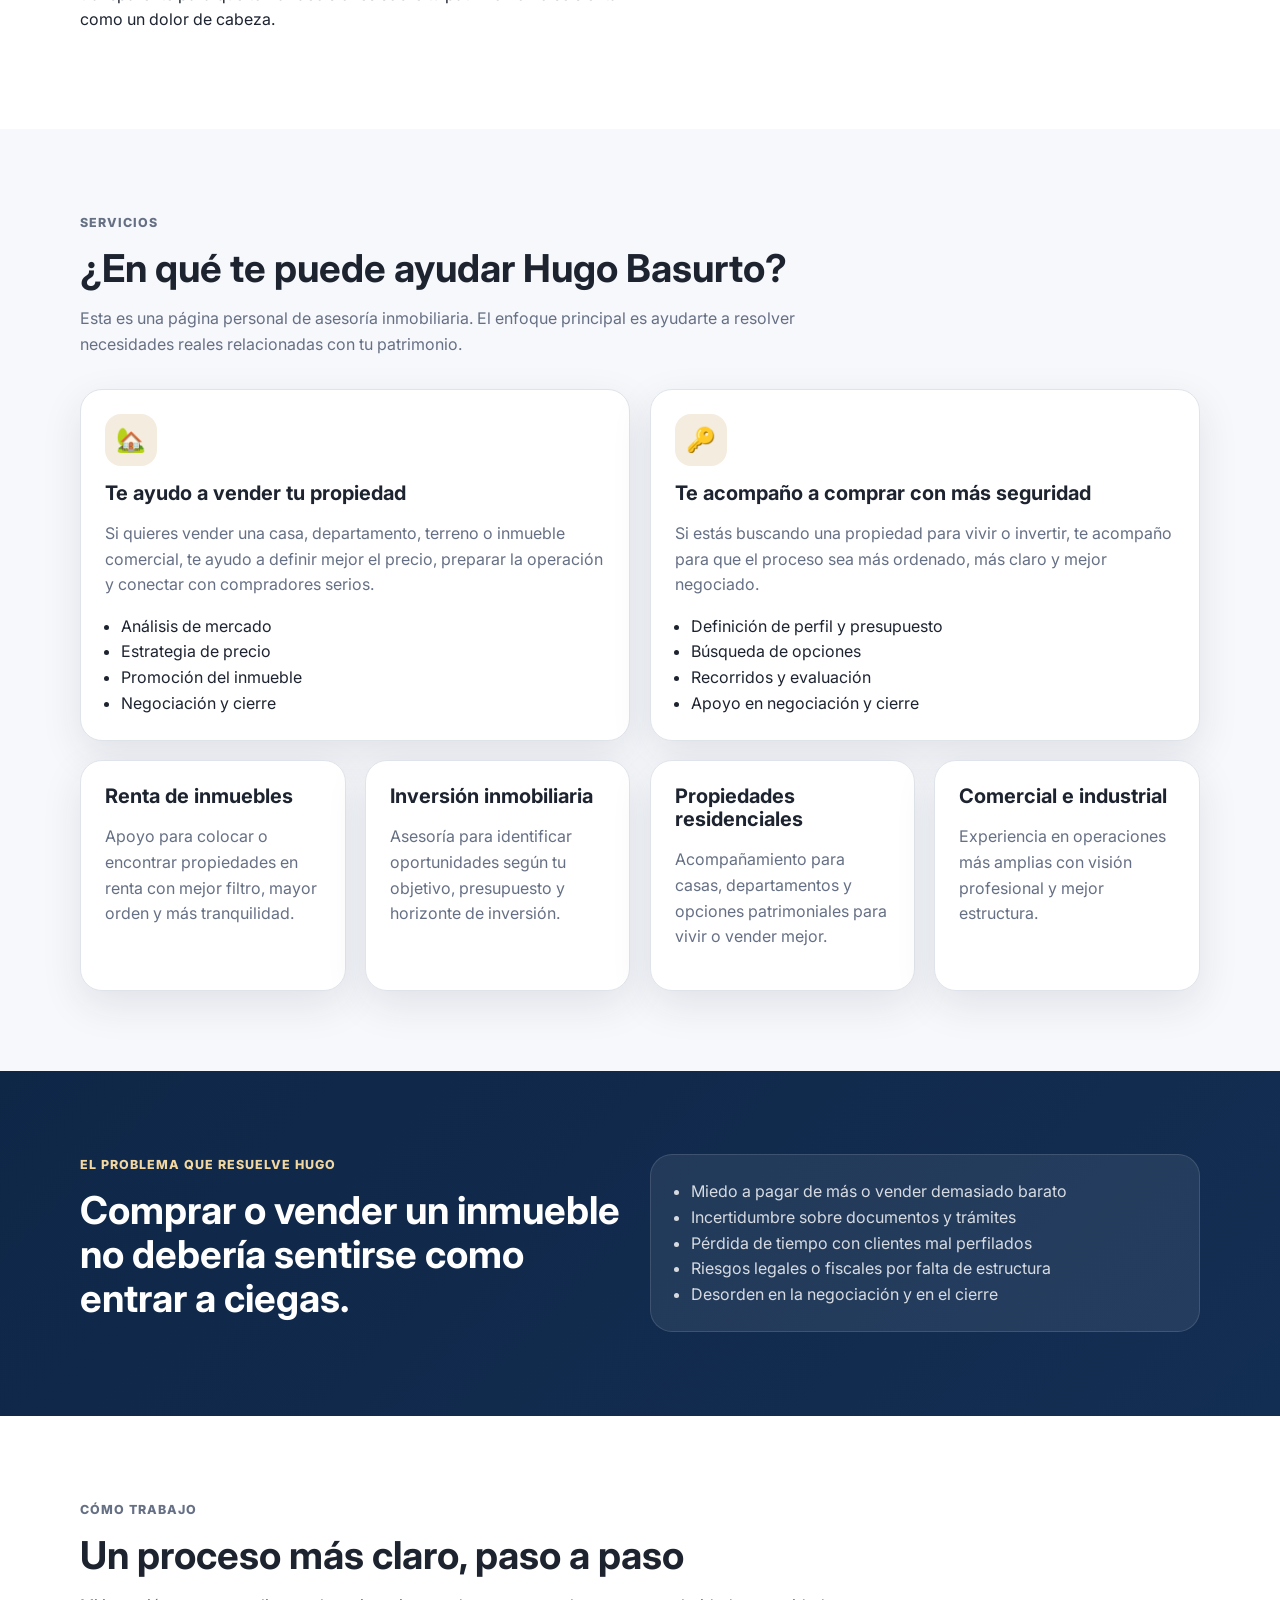
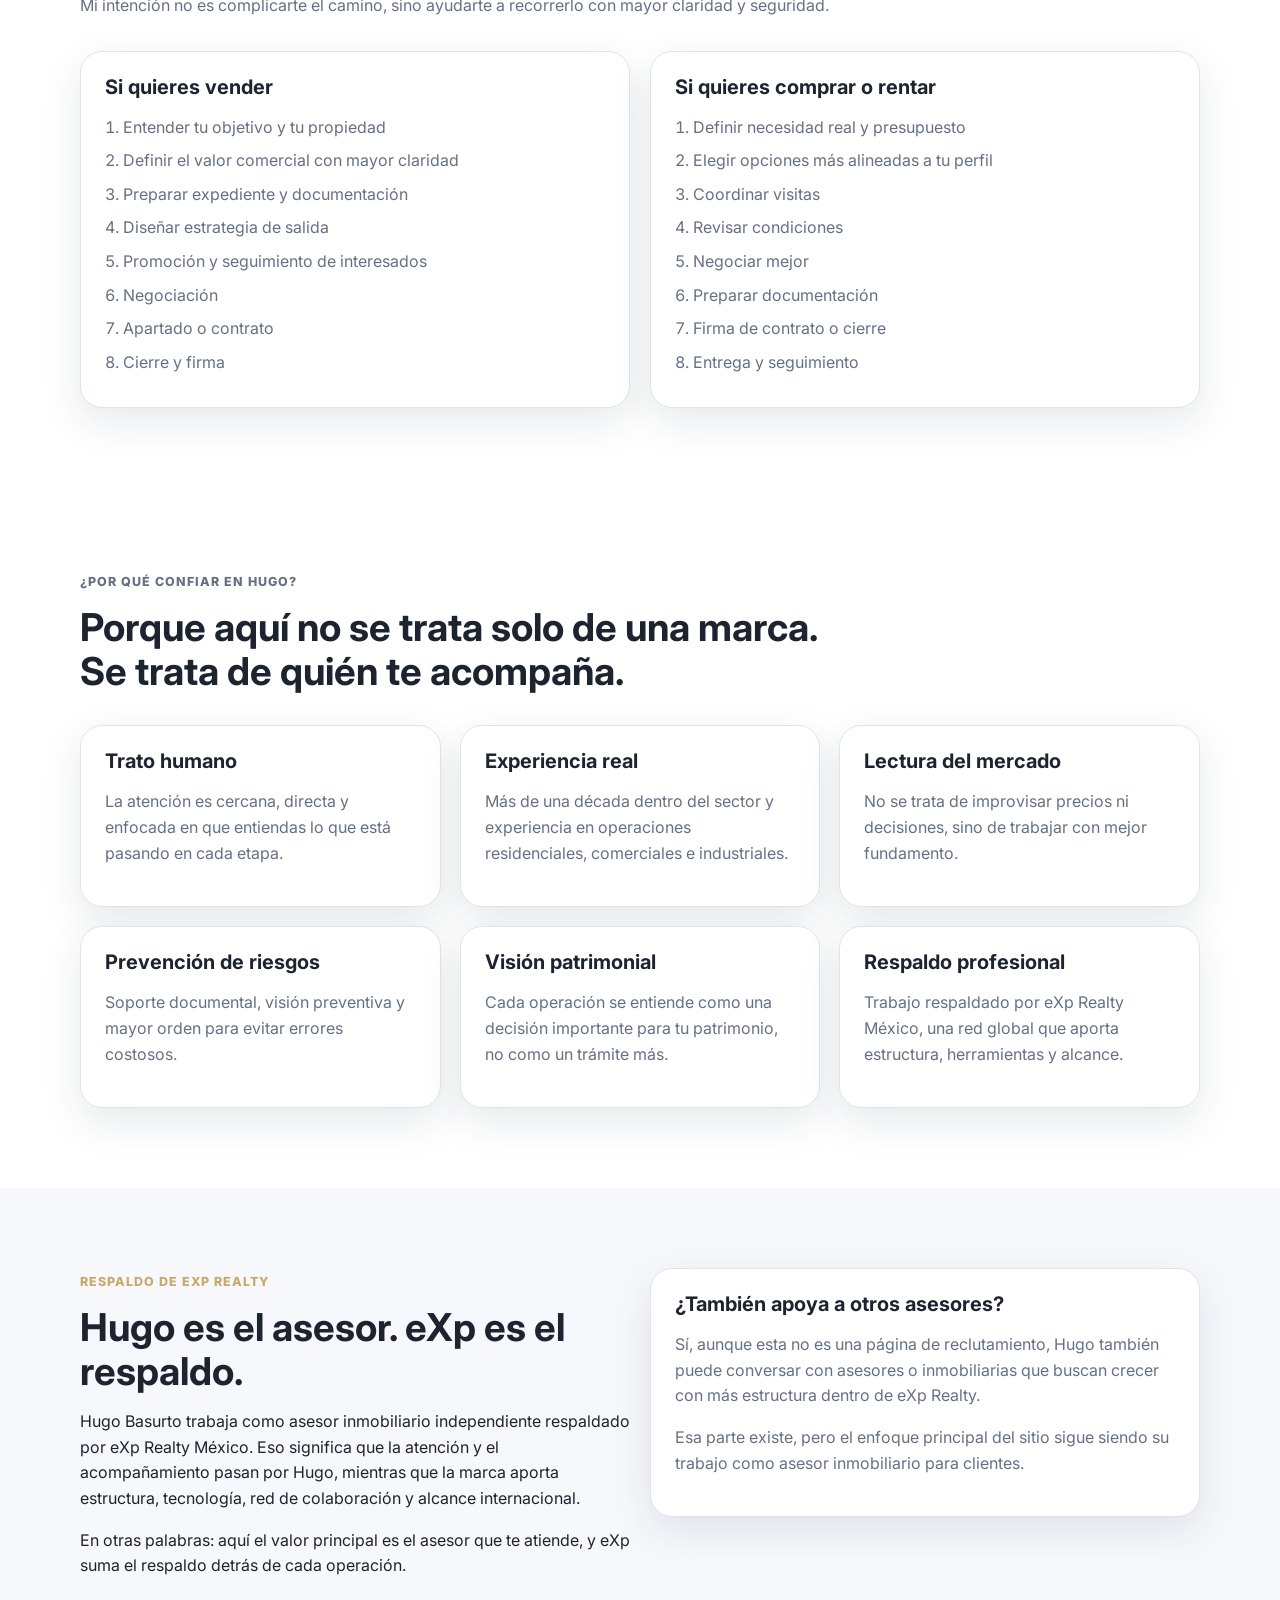
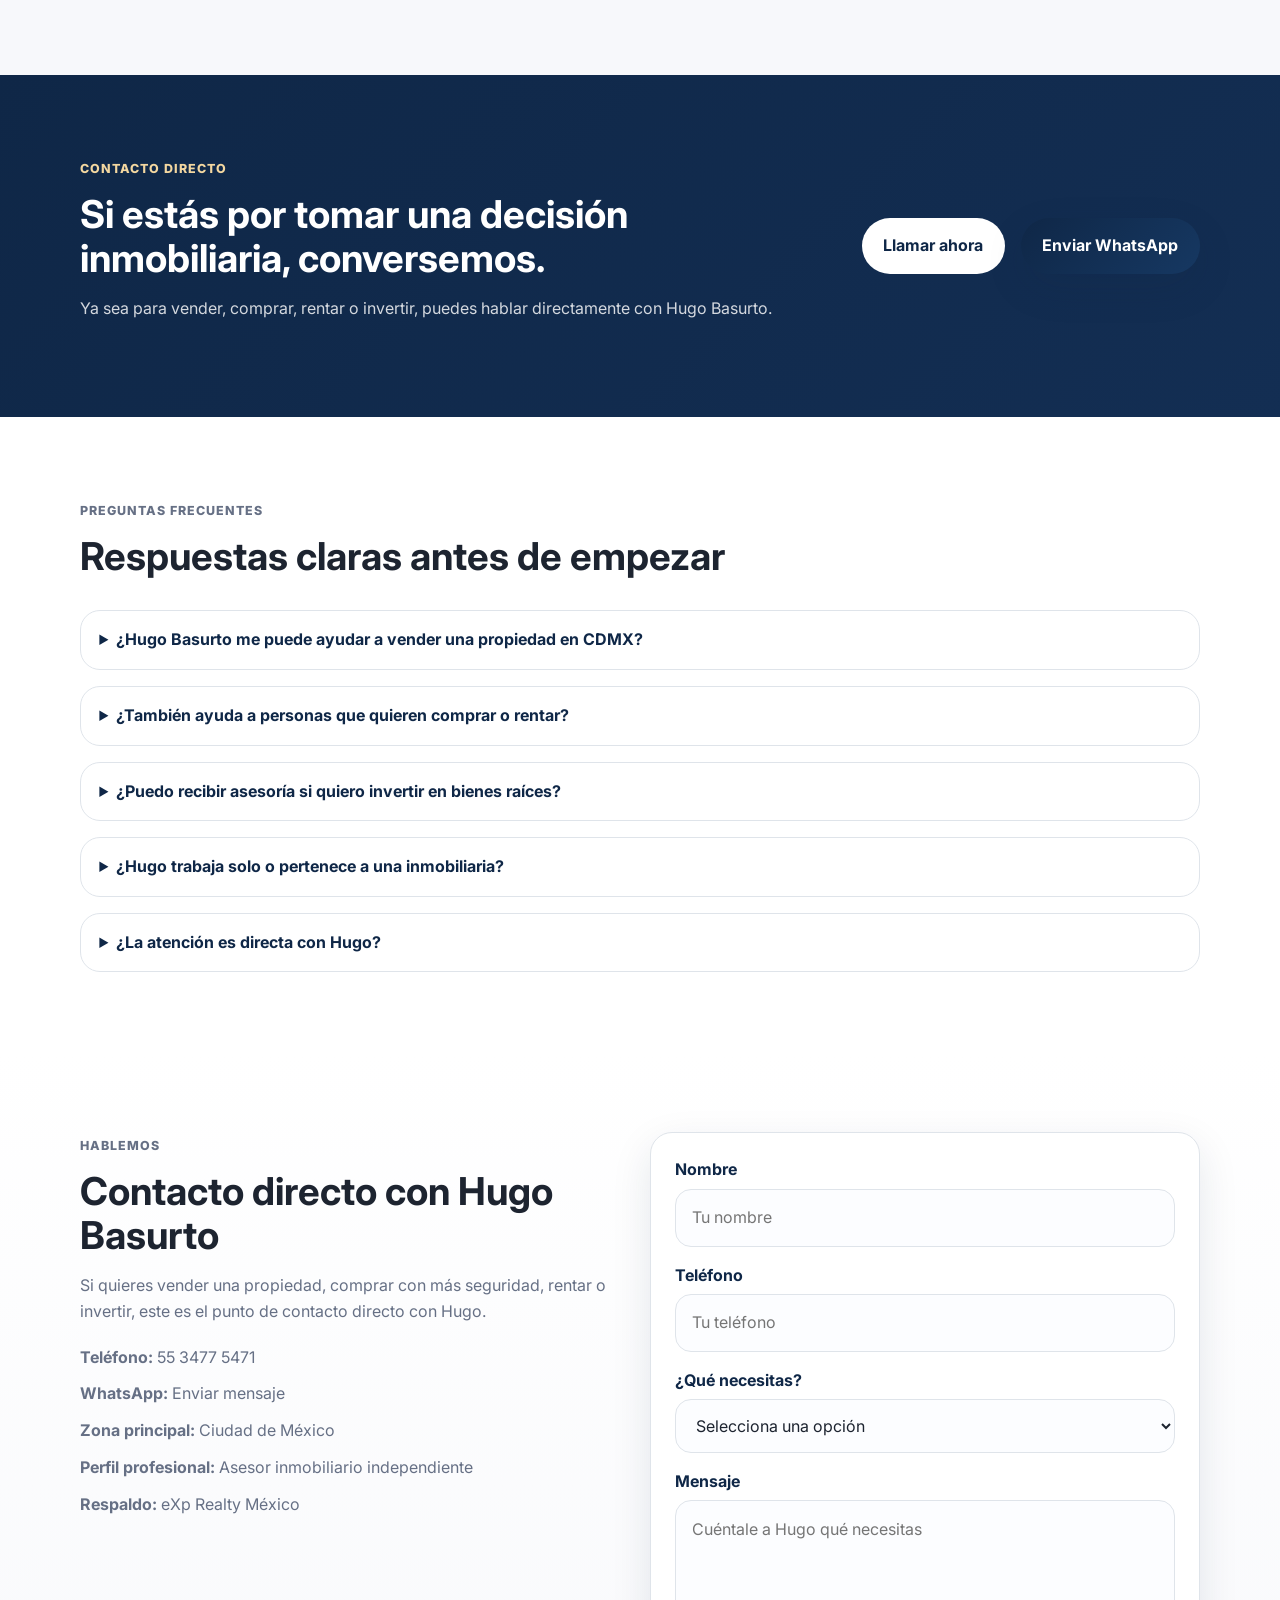
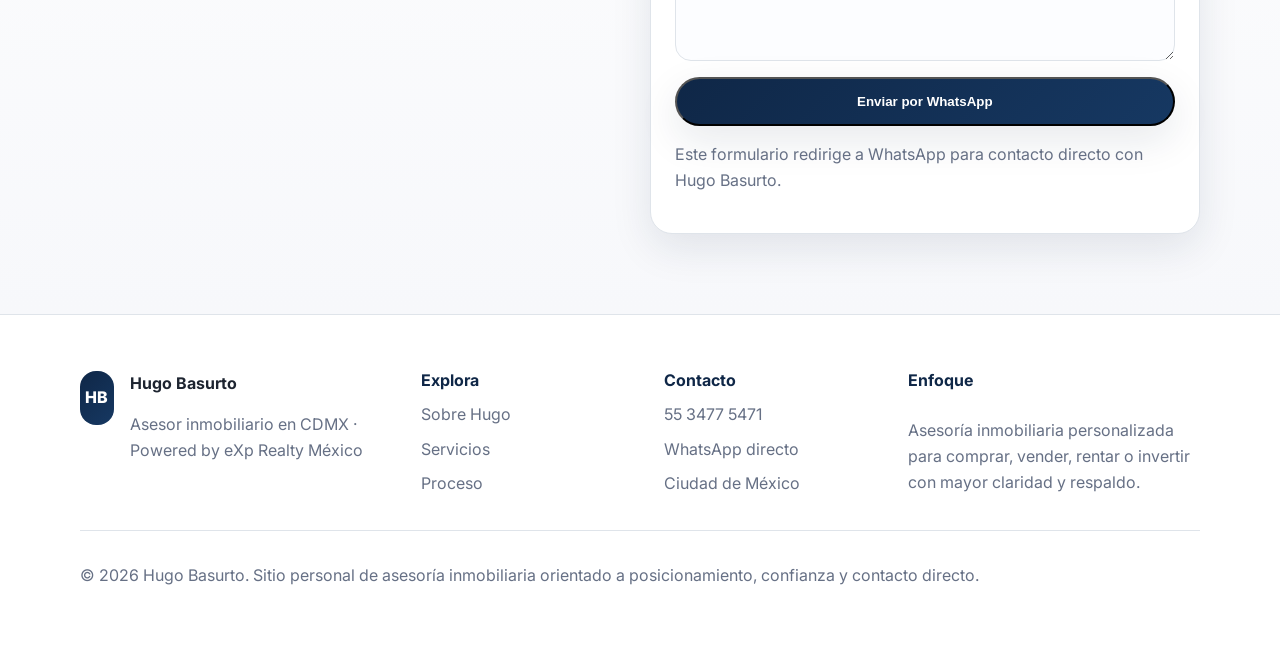
==== commit 004fd740: "hufo deed" ====
--- a/index.html
+++ b/index.html
@@ -3,9 +3,10 @@
 <head>
   <meta charset="UTF-8" />
   <meta name="viewport" content="width=device-width, initial-scale=1.0" />
-  <title>Hugo Basurto | Asesor Inmobiliario en CDMX | Venta, Renta e Inversión</title>
-  <meta name="description" content="Hugo Basurto, asesor inmobiliario en CDMX powered by eXp Realty. Te ayudo a comprar, vender, rentar o invertir en bienes raíces con procesos claros, respaldo profesional y acompañamiento legal." />
-  <meta name="keywords" content="asesor inmobiliario CDMX, comprar casa CDMX, vender departamento CDMX, rentar inmueble CDMX, invertir en bienes raíces, Hugo Basurto, eXp Realty México, asesor inmobiliario independiente" />
+
+  <title>Hugo Basurto | Asesor Inmobiliario en CDMX | Compra, Venta y Renta</title>
+  <meta name="description" content="Hugo Basurto, asesor inmobiliario en Ciudad de México. Te ayudo a comprar, vender, rentar o invertir en bienes raíces con acompañamiento claro, cercano y profesional, respaldado por eXp Realty México." />
+  <meta name="keywords" content="Hugo Basurto, asesor inmobiliario CDMX, compra de casas CDMX, venta de departamentos CDMX, renta de inmuebles CDMX, inversión inmobiliaria CDMX, eXp Realty México" />
   <meta name="author" content="Ricardo Kelebra" />
   <meta name="robots" content="index,follow,max-image-preview:large,max-snippet:-1,max-video-preview:-1" />
   <meta name="theme-color" content="#0f2747" />
@@ -14,14 +15,14 @@
   <meta property="og:type" content="website" />
   <meta property="og:locale" content="es_MX" />
   <meta property="og:title" content="Hugo Basurto | Asesor Inmobiliario en CDMX" />
-  <meta property="og:description" content="Compra, venta, renta e inversión inmobiliaria con asesoría clara, cercana y respaldada por eXp Realty México." />
+  <meta property="og:description" content="Compra, vende, renta o invierte con el acompañamiento de Hugo Basurto, asesor inmobiliario en Ciudad de México." />
   <meta property="og:url" content="https://www.tudominio.com/" />
   <meta property="og:site_name" content="Hugo Basurto | Asesor Inmobiliario" />
   <meta property="og:image" content="https://www.tudominio.com/assets/og-image.jpg" />
 
   <meta name="twitter:card" content="summary_large_image" />
   <meta name="twitter:title" content="Hugo Basurto | Asesor Inmobiliario en CDMX" />
-  <meta name="twitter:description" content="Asesoría inmobiliaria profesional para comprar, vender, rentar o invertir en CDMX." />
+  <meta name="twitter:description" content="Asesoría inmobiliaria profesional para comprar, vender, rentar o invertir en Ciudad de México." />
   <meta name="twitter:image" content="https://www.tudominio.com/assets/og-image.jpg" />
 
   <link rel="preconnect" href="https://fonts.googleapis.com" />
@@ -38,7 +39,7 @@
         "@id": "https://www.tudominio.com/#agent",
         "name": "Hugo Basurto",
         "alternateName": "Hugo Basurto Powered by eXp Realty México",
-        "description": "Asesoría inmobiliaria en CDMX para compra, venta, renta e inversión en bienes raíces.",
+        "description": "Asesor inmobiliario en Ciudad de México para compra, venta, renta e inversión en bienes raíces.",
         "areaServed": ["Ciudad de México", "Estado de México", "México"],
         "telephone": "+52-55-3477-5471",
         "url": "https://www.tudominio.com/",
@@ -52,53 +53,45 @@
         "brand": {
           "@type": "Brand",
           "name": "eXp Realty México"
-        },
-        "sameAs": [
-          "https://www.raiceshogarfeliz.com/",
-          "https://yo.expmexico.mx/hugobasurtoraiceshogarfeliz/"
-        ]
+        }
       },
       {
-        "@type": "ProfessionalService",
-        "@id": "https://www.tudominio.com/#service",
-        "name": "Servicios Inmobiliarios Hugo Basurto",
-        "serviceType": [
-          "Venta de inmuebles",
-          "Renta de inmuebles",
-          "Compra de inmuebles",
-          "Inversión inmobiliaria",
-          "Atracción y desarrollo de agentes inmobiliarios"
-        ],
-        "provider": {
-          "@id": "https://www.tudominio.com/#agent"
+        "@type": "Person",
+        "@id": "https://www.tudominio.com/#hugo",
+        "name": "Hugo Basurto",
+        "jobTitle": "Asesor Inmobiliario",
+        "worksFor": {
+          "@type": "Organization",
+          "name": "eXp Realty México"
         },
-        "areaServed": "Ciudad de México"
+        "telephone": "+52-55-3477-5471",
+        "url": "https://www.tudominio.com/"
       },
       {
         "@type": "FAQPage",
         "mainEntity": [
           {
             "@type": "Question",
-            "name": "¿Me ayudas a vender mi casa o departamento en CDMX?",
+            "name": "¿Hugo Basurto me puede ayudar a vender una propiedad en CDMX?",
             "acceptedAnswer": {
               "@type": "Answer",
-              "text": "Sí. Se realiza análisis de mercado, estrategia de precio, expediente documental, promoción, filtrado de clientes y acompañamiento hasta notaría."
+              "text": "Sí. Hugo acompaña el proceso de venta desde la valoración del inmueble, estrategia de precio y promoción, hasta la negociación y cierre."
             }
           },
           {
             "@type": "Question",
-            "name": "¿También apoyas a compradores e inversionistas?",
+            "name": "¿También apoya en compra o renta de inmuebles?",
             "acceptedAnswer": {
               "@type": "Answer",
-              "text": "Sí. Se identifican opciones según presupuesto y objetivo, se coordinan visitas, se negocian condiciones y se acompaña todo el proceso de cierre."
+              "text": "Sí. Hugo apoya a personas y familias que buscan comprar o rentar con mayor claridad, mejor filtrado y acompañamiento profesional."
             }
           },
           {
             "@type": "Question",
-            "name": "¿Trabajas solo en Ciudad de México?",
+            "name": "¿eXp Realty es la empresa de Hugo Basurto?",
             "acceptedAnswer": {
               "@type": "Answer",
-              "text": "La base de operación está en CDMX, pero gracias al respaldo de eXp Realty se puede colaborar con compradores e inversionistas dentro y fuera del país."
+              "text": "Hugo es un asesor inmobiliario independiente respaldado por eXp Realty México, una marca global que le brinda estructura, herramientas y red de colaboración."
             }
           }
         ]
@@ -121,16 +114,16 @@
         <span class="brand-mark">HB</span>
         <span class="brand-text">
           <strong>Hugo Basurto</strong>
-          <small>Powered by eXp Realty México</small>
+          <small>Asesor inmobiliario · Powered by eXp Realty México</small>
         </span>
       </a>
 
       <button class="nav-toggle" aria-label="Abrir menú" aria-expanded="false">☰</button>
 
       <nav class="site-nav">
+        <a href="#sobre-hugo">Sobre Hugo</a>
         <a href="#servicios">Servicios</a>
         <a href="#proceso">Proceso</a>
-        <a href="#agentes">Agentes</a>
         <a href="#faq">FAQ</a>
         <a href="#contacto" class="btn btn-nav">Contacto</a>
       </nav>
@@ -142,16 +135,17 @@
       <div class="container hero-grid">
         <div class="hero-copy reveal">
           <p class="eyebrow">Asesor inmobiliario en Ciudad de México</p>
-          <h1>Compra, vende, renta o invierte con el acompañamiento correcto.</h1>
+          <h1>Hola, soy Hugo Basurto y te ayudo a comprar, vender o rentar con mayor claridad.</h1>
           <p class="hero-text">
-            <strong>Hugo Basurto</strong> es un asesor inmobiliario independiente
-            <strong>respaldado por eXp Realty México</strong>. La página no busca venderte una empresa,
-            sino ayudarte a tomar mejores decisiones inmobiliarias con una guía clara, cercana y profesional.
+            Mi trabajo es acompañarte en una de las decisiones patrimoniales más importantes de tu vida.
+            Ya sea que quieras <strong>vender una propiedad</strong>, <strong>comprar un inmueble</strong>,
+            <strong>rentar</strong> o <strong>invertir en bienes raíces</strong>, mi objetivo es que el proceso
+            sea más claro, seguro y bien llevado de principio a fin.
           </p>
 
           <div class="hero-actions">
-            <a href="https://wa.me/525534775471?text=Hola%20Hugo,%20quiero%20asesor%C3%ADa%20inmobiliaria" target="_blank" rel="noopener" class="btn btn-primary">Solicitar asesoría</a>
-            <a href="#servicios" class="btn btn-secondary">Ver servicios</a>
+            <a href="https://wa.me/525534775471?text=Hola%20Hugo,%20quiero%20asesor%C3%ADa%20inmobiliaria" target="_blank" rel="noopener" class="btn btn-primary">Hablar con Hugo</a>
+            <a href="#sobre-hugo" class="btn btn-secondary">Conocer más</a>
           </div>
 
           <ul class="hero-points">
@@ -162,23 +156,23 @@
         </div>
 
         <div class="hero-card reveal reveal-delay tilt-card">
-          <div class="hero-card-badge">Asesor independiente + respaldo global</div>
-          <h2>La diferencia no es solo la marca. Es quién te acompaña en la operación.</h2>
-          <p>
-            Estrategia de precio, lectura del mercado, respaldo documental y seguimiento real de principio a fin.
+          <div class="hero-card-badge">Atención personalizada + respaldo profesional</div>
+          <h2>No se trata solo de mover una propiedad. Se trata de ayudarte a tomar una buena decisión.</h2>
+          <p>
+            Trabajo como asesor inmobiliario independiente, con un enfoque cercano, estratégico y respaldado por eXp Realty México.
           </p>
           <div class="hero-stats">
             <article>
               <strong>1 a 1</strong>
-              <span>trato directo con Hugo</span>
+              <span>trato directo contigo</span>
             </article>
             <article>
-              <strong>27+</strong>
-              <span>países dentro de la red eXp</span>
+              <strong>CDMX</strong>
+              <span>enfoque local y patrimonial</span>
             </article>
             <article>
-              <strong>360°</strong>
-              <span>acompañamiento comercial</span>
+              <strong>eXp</strong>
+              <span>respaldo de red global</span>
             </article>
           </div>
         </div>
@@ -188,78 +182,112 @@
     <section class="trust-bar">
       <div class="container trust-grid">
         <article>
-          <strong>Precio correcto</strong>
-          <span>Evita sobrevalorar o malbaratar tu propiedad.</span>
+          <strong>Atención cercana</strong>
+          <span>Hablas directamente con Hugo, no con una página genérica.</span>
         </article>
         <article>
-          <strong>Proceso seguro</strong>
-          <span>Acompañamiento comercial, legal y fiscal.</span>
+          <strong>Más claridad</strong>
+          <span>Menos incertidumbre en precios, documentos y pasos.</span>
         </article>
         <article>
-          <strong>Difusión estratégica</strong>
-          <span>Mayor visibilidad con respaldo de red y portales.</span>
+          <strong>Más confianza</strong>
+          <span>Acompañamiento profesional en cada etapa de la operación.</span>
         </article>
       </div>
     </section>
 
-    <section class="section" id="servicios">
+    <section class="section" id="sobre-hugo">
+      <div class="container split-grid align-start">
+        <div class="reveal">
+          <p class="eyebrow">Sobre Hugo Basurto</p>
+          <h2>Tu asesor inmobiliario en Ciudad de México</h2>
+          <p>
+            Soy Hugo Basurto y llevo más de 10 años acompañando a personas, familias e inversionistas
+            en operaciones inmobiliarias residenciales, comerciales e industriales.
+          </p>
+          <p>
+            A lo largo de mi experiencia he entendido algo muy importante: en bienes raíces no solo se trata
+            de encontrar una propiedad o publicar un inmueble. Se trata de saber leer el mercado, prevenir riesgos,
+            negociar correctamente y ayudarte a avanzar con mayor tranquilidad.
+          </p>
+          <p>
+            Mi enfoque es muy claro: darte una atención humana, profesional y transparente para que tomar decisiones
+            sobre tu patrimonio no se sienta como un dolor de cabeza.
+          </p>
+        </div>
+
+        <div class="content-panel reveal reveal-delay emphasis">
+          <h3>¿Qué puedes esperar al trabajar conmigo?</h3>
+          <ul>
+            <li>Comunicación clara y directa</li>
+            <li>Acompañamiento real durante el proceso</li>
+            <li>Estrategia según tu objetivo</li>
+            <li>Soporte comercial, legal y documental</li>
+            <li>Un trato más humano y menos improvisado</li>
+          </ul>
+        </div>
+      </div>
+    </section>
+
+    <section class="section section-accent" id="servicios">
       <div class="container">
         <div class="section-heading reveal">
-          <p class="eyebrow">Servicios inmobiliarios</p>
-          <h2>Dos líneas de trabajo, una misma visión profesional</h2>
-          <p>
-            Por un lado, la asesoría para comprar, vender, rentar o invertir. Por otro,
-            el acompañamiento a agentes e inmobiliarias que buscan estructura y crecimiento.
+          <p class="eyebrow">Servicios</p>
+          <h2>¿En qué te puede ayudar Hugo Basurto?</h2>
+          <p>
+            Esta es una página personal de asesoría inmobiliaria. El enfoque principal es ayudarte a resolver
+            necesidades reales relacionadas con tu patrimonio.
           </p>
         </div>
 
         <div class="cards-grid cards-grid-2">
           <article class="service-card feature-card reveal tilt-card">
-            <span class="icon">🏠</span>
-            <h3>Compra, venta, renta e inversión</h3>
+            <span class="icon">🏡</span>
+            <h3>Te ayudo a vender tu propiedad</h3>
             <p>
-              Acompañamiento inmobiliario profesional para propietarios, compradores,
-              arrendadores, inquilinos e inversionistas.
+              Si quieres vender una casa, departamento, terreno o inmueble comercial,
+              te ayudo a definir mejor el precio, preparar la operación y conectar con compradores serios.
             </p>
             <ul>
-              <li>Análisis de valor comercial</li>
-              <li>Promoción y estrategia de salida</li>
-              <li>Filtrado de clientes y negociación</li>
-              <li>Soporte legal y fiscal</li>
+              <li>Análisis de mercado</li>
+              <li>Estrategia de precio</li>
+              <li>Promoción del inmueble</li>
+              <li>Negociación y cierre</li>
             </ul>
           </article>
 
           <article class="service-card feature-card reveal tilt-card reveal-delay">
-            <span class="icon">📈</span>
-            <h3>Desarrollo de agentes y crecimiento inmobiliario</h3>
+            <span class="icon">🔑</span>
+            <h3>Te acompaño a comprar con más seguridad</h3>
             <p>
-              Para agentes o empresas que quieren dejar de improvisar y empezar a operar con estructura.
+              Si estás buscando una propiedad para vivir o invertir, te acompaño para que el proceso sea
+              más ordenado, más claro y mejor negociado.
             </p>
             <ul>
-              <li>Producción con método</li>
-              <li>Soporte operativo y legal</li>
-              <li>Visión empresarial y escalabilidad</li>
-              <li>Respaldo de eXp Realty</li>
+              <li>Definición de perfil y presupuesto</li>
+              <li>Búsqueda de opciones</li>
+              <li>Recorridos y evaluación</li>
+              <li>Apoyo en negociación y cierre</li>
             </ul>
           </article>
         </div>
 
         <div class="mini-grid">
           <article class="mini-card reveal tilt-card">
-            <h3>Venta de inmuebles</h3>
-            <p>Definición de precio, preparación del expediente, promoción y acompañamiento hasta el cierre.</p>
-          </article>
-          <article class="mini-card reveal tilt-card">
-            <h3>Compra de inmuebles</h3>
-            <p>Búsqueda estratégica, visitas, negociación, gestión de créditos y firma segura.</p>
-          </article>
-          <article class="mini-card reveal tilt-card">
-            <h3>Renta de propiedades</h3>
-            <p>Colocación eficiente, selección de perfiles y proceso ordenado para evitar riesgos.</p>
+            <h3>Renta de inmuebles</h3>
+            <p>Apoyo para colocar o encontrar propiedades en renta con mejor filtro, mayor orden y más tranquilidad.</p>
           </article>
           <article class="mini-card reveal tilt-card">
             <h3>Inversión inmobiliaria</h3>
-            <p>Asesoría para identificar oportunidades y tomar decisiones más inteligentes con tu patrimonio.</p>
+            <p>Asesoría para identificar oportunidades según tu objetivo, presupuesto y horizonte de inversión.</p>
+          </article>
+          <article class="mini-card reveal tilt-card">
+            <h3>Propiedades residenciales</h3>
+            <p>Acompañamiento para casas, departamentos y opciones patrimoniales para vivir o vender mejor.</p>
+          </article>
+          <article class="mini-card reveal tilt-card">
+            <h3>Comercial e industrial</h3>
+            <p>Experiencia en operaciones más amplias con visión profesional y mejor estructura.</p>
           </article>
         </div>
       </div>
@@ -269,17 +297,59 @@
       <div class="section-pattern"></div>
       <div class="container split-grid">
         <div>
-          <p class="eyebrow light">Lo que resuelve Hugo Basurto</p>
-          <h2>Menos incertidumbre. Más claridad para decidir.</h2>
+          <p class="eyebrow light">El problema que resuelve Hugo</p>
+          <h2>Comprar o vender un inmueble no debería sentirse como entrar a ciegas.</h2>
         </div>
         <div class="bullet-box">
           <ul>
-            <li>Miedo a pagar de más o vender por debajo del valor real</li>
-            <li>Procesos legales complejos y poco claros</li>
-            <li>Tiempo perdido con clientes no calificados</li>
-            <li>Negociaciones mal gestionadas</li>
-            <li>Falta de estructura para operar profesionalmente</li>
+            <li>Miedo a pagar de más o vender demasiado barato</li>
+            <li>Incertidumbre sobre documentos y trámites</li>
+            <li>Pérdida de tiempo con clientes mal perfilados</li>
+            <li>Riesgos legales o fiscales por falta de estructura</li>
+            <li>Desorden en la negociación y en el cierre</li>
           </ul>
+        </div>
+      </div>
+    </section>
+
+    <section class="section" id="proceso">
+      <div class="container">
+        <div class="section-heading reveal">
+          <p class="eyebrow">Cómo trabajo</p>
+          <h2>Un proceso más claro, paso a paso</h2>
+          <p>
+            Mi intención no es complicarte el camino, sino ayudarte a recorrerlo con mayor claridad y seguridad.
+          </p>
+        </div>
+
+        <div class="timeline-grid">
+          <article class="timeline-box reveal">
+            <h3>Si quieres vender</h3>
+            <ol>
+              <li>Entender tu objetivo y tu propiedad</li>
+              <li>Definir el valor comercial con mayor claridad</li>
+              <li>Preparar expediente y documentación</li>
+              <li>Diseñar estrategia de salida</li>
+              <li>Promoción y seguimiento de interesados</li>
+              <li>Negociación</li>
+              <li>Apartado o contrato</li>
+              <li>Cierre y firma</li>
+            </ol>
+          </article>
+
+          <article class="timeline-box reveal">
+            <h3>Si quieres comprar o rentar</h3>
+            <ol>
+              <li>Definir necesidad real y presupuesto</li>
+              <li>Elegir opciones más alineadas a tu perfil</li>
+              <li>Coordinar visitas</li>
+              <li>Revisar condiciones</li>
+              <li>Negociar mejor</li>
+              <li>Preparar documentación</li>
+              <li>Firma de contrato o cierre</li>
+              <li>Entrega y seguimiento</li>
+            </ol>
+          </article>
         </div>
       </div>
     </section>
@@ -287,92 +357,68 @@
     <section class="section">
       <div class="container">
         <div class="section-heading reveal">
-          <p class="eyebrow">¿Por qué confiar?</p>
-          <h2>Una propuesta seria, cercana y con respaldo real</h2>
+          <p class="eyebrow">¿Por qué confiar en Hugo?</p>
+          <h2>Porque aquí no se trata solo de una marca. Se trata de quién te acompaña.</h2>
         </div>
 
         <div class="cards-grid cards-grid-3">
-          <article class="value-card reveal tilt-card"><h3>Trato humano</h3><p>Lenguaje claro, acompañamiento cercano y enfoque en la tranquilidad del cliente.</p></article>
-          <article class="value-card reveal tilt-card"><h3>Experiencia local</h3><p>Conocimiento del mercado en CDMX con respaldo de una red internacional.</p></article>
-          <article class="value-card reveal tilt-card"><h3>Marketing actual</h3><p>Visibilidad en portales, estrategia digital y exposición frente al público correcto.</p></article>
-          <article class="value-card reveal tilt-card"><h3>Soporte legal y fiscal</h3><p>Prevención de riesgos, revisión documental y estructura para un cierre limpio.</p></article>
-          <article class="value-card reveal tilt-card"><h3>Clientes filtrados</h3><p>Menos visitas improductivas y mejor aprovechamiento del tiempo del propietario.</p></article>
-          <article class="value-card reveal tilt-card"><h3>Visión patrimonial</h3><p>No se trata solo de mover propiedades, sino de proteger y construir patrimonio.</p></article>
-        </div>
-      </div>
-    </section>
-
-    <section class="section section-accent" id="proceso">
-      <div class="container">
-        <div class="section-heading reveal">
-          <p class="eyebrow">Proceso inmobiliario</p>
-          <h2>Cómo se trabaja una operación bien estructurada</h2>
-        </div>
-
-        <div class="timeline-grid">
-          <article class="timeline-box reveal">
-            <h3>Para vender</h3>
-            <ol>
-              <li>Reunión inicial</li>
-              <li>Valoración del inmueble</li>
-              <li>Documentos y contrato</li>
-              <li>Preparación de propiedad</li>
-              <li>Publicación y promoción</li>
-              <li>Gestión de contactos y visitas</li>
-              <li>Reserva y contrato</li>
-              <li>Firma en notaría</li>
-            </ol>
-          </article>
-
-          <article class="timeline-box reveal">
-            <h3>Para comprar</h3>
-            <ol>
-              <li>Reunión inicial</li>
-              <li>Definir necesidad y presupuesto</li>
-              <li>Selección de opciones</li>
-              <li>Recorridos</li>
-              <li>Oferta, negociación y apartado</li>
-              <li>Preparación de cierre y créditos</li>
-              <li>Firma de contratos</li>
-              <li>Entrega de inmueble</li>
-            </ol>
-          </article>
-        </div>
-      </div>
-    </section>
-
-    <section class="section" id="agentes">
-      <div class="container">
-        <div class="section-heading reveal">
-          <p class="eyebrow">Atracción de agentes</p>
-          <h2>No necesitas otra oficina. Necesitas estructura.</h2>
-          <p>
-            Esta sección no busca sustituir la marca eXp Realty. Busca mostrar cómo Hugo acompaña a agentes y empresas
-            que quieren operar con más método, respaldo y visión de largo plazo dentro de esa plataforma.
-          </p>
-        </div>
-
-        <div class="split-grid align-start">
-          <div class="content-panel reveal">
-            <h3>¿A quién le sirve?</h3>
-            <ul>
-              <li>A agentes cansados de improvisar precios y procesos</li>
-              <li>A quienes quieren soporte legal y operativo real</li>
-              <li>A quienes buscan crecer con marca personal y método</li>
-              <li>A inmobiliarias que quieren evolucionar sin perder identidad</li>
-            </ul>
-          </div>
-
-          <div class="content-panel emphasis reveal reveal-delay">
-            <h3>Lo que encuentras en su equipo</h3>
-            <ul>
-              <li>Producción con método</li>
-              <li>Negociación profesional</li>
-              <li>Expediente y cierre mejor estructurados</li>
-              <li>Visión empresarial y escalabilidad</li>
-              <li>Respaldo cloud global de eXp Realty</li>
-            </ul>
-          </div>
+          <article class="value-card reveal tilt-card">
+            <h3>Trato humano</h3>
+            <p>La atención es cercana, directa y enfocada en que entiendas lo que está pasando en cada etapa.</p>
+          </article>
+
+          <article class="value-card reveal tilt-card">
+            <h3>Experiencia real</h3>
+            <p>Más de una década dentro del sector y experiencia en operaciones residenciales, comerciales e industriales.</p>
+          </article>
+
+          <article class="value-card reveal tilt-card">
+            <h3>Lectura del mercado</h3>
+            <p>No se trata de improvisar precios ni decisiones, sino de trabajar con mejor fundamento.</p>
+          </article>
+
+          <article class="value-card reveal tilt-card">
+            <h3>Prevención de riesgos</h3>
+            <p>Soporte documental, visión preventiva y mayor orden para evitar errores costosos.</p>
+          </article>
+
+          <article class="value-card reveal tilt-card">
+            <h3>Visión patrimonial</h3>
+            <p>Cada operación se entiende como una decisión importante para tu patrimonio, no como un trámite más.</p>
+          </article>
+
+          <article class="value-card reveal tilt-card">
+            <h3>Respaldo profesional</h3>
+            <p>Trabajo respaldado por eXp Realty México, una red global que aporta estructura, herramientas y alcance.</p>
+          </article>
+        </div>
+      </div>
+    </section>
+
+    <section class="section section-accent">
+      <div class="container split-grid align-start">
+        <div class="reveal">
+          <p class="eyebrow">Respaldo de eXp Realty</p>
+          <h2>Hugo es el asesor. eXp es el respaldo.</h2>
+          <p>
+            Hugo Basurto trabaja como asesor inmobiliario independiente respaldado por eXp Realty México.
+            Eso significa que la atención y el acompañamiento pasan por Hugo, mientras que la marca aporta
+            estructura, tecnología, red de colaboración y alcance internacional.
+          </p>
+          <p>
+            En otras palabras: aquí el valor principal es el asesor que te atiende, y eXp suma el respaldo detrás de cada operación.
+          </p>
+        </div>
+
+        <div class="content-panel reveal reveal-delay">
+          <h3>¿También apoya a otros asesores?</h3>
+          <p>
+            Sí, aunque esta no es una página de reclutamiento, Hugo también puede conversar con asesores o inmobiliarias
+            que buscan crecer con más estructura dentro de eXp Realty.
+          </p>
+          <p>
+            Esa parte existe, pero el enfoque principal del sitio sigue siendo su trabajo como asesor inmobiliario para clientes.
+          </p>
         </div>
       </div>
     </section>
@@ -381,8 +427,10 @@
       <div class="container cta-banner reveal">
         <div>
           <p class="eyebrow light">Contacto directo</p>
-          <h2>¿Quieres vender, comprar, rentar o sumarte con estructura?</h2>
-          <p>Conversemos y definimos el siguiente paso con claridad.</p>
+          <h2>Si estás por tomar una decisión inmobiliaria, conversemos.</h2>
+          <p>
+            Ya sea para vender, comprar, rentar o invertir, puedes hablar directamente con Hugo Basurto.
+          </p>
         </div>
         <div class="cta-actions">
           <a href="tel:+525534775471" class="btn btn-light">Llamar ahora</a>
@@ -395,29 +443,33 @@
       <div class="container">
         <div class="section-heading reveal">
           <p class="eyebrow">Preguntas frecuentes</p>
-          <h2>FAQ para SEO y conversión</h2>
+          <h2>Respuestas claras antes de empezar</h2>
         </div>
 
         <div class="faq-list reveal">
           <details class="faq-item">
-            <summary>¿Me ayudas a vender una casa, departamento o terreno en CDMX?</summary>
-            <p>Sí. La asesoría contempla análisis de mercado, estrategia de precio, preparación documental, promoción y acompañamiento hasta el cierre.</p>
+            <summary>¿Hugo Basurto me puede ayudar a vender una propiedad en CDMX?</summary>
+            <p>Sí. El acompañamiento contempla valoración, estrategia de precio, promoción, negociación y apoyo hasta el cierre.</p>
           </details>
+
           <details class="faq-item">
-            <summary>¿También trabajas rentas?</summary>
-            <p>Sí. Se puede apoyar tanto a propietarios como a personas que buscan rentar, con procesos más claros y filtrados.</p>
+            <summary>¿También ayuda a personas que quieren comprar o rentar?</summary>
+            <p>Sí. Hugo apoya a quienes buscan comprar o rentar con mejor filtro, más claridad y un proceso más ordenado.</p>
           </details>
+
           <details class="faq-item">
-            <summary>¿Qué pasa si quiero invertir y no sé por dónde empezar?</summary>
-            <p>Se revisa tu objetivo, presupuesto, tipo de inmueble y horizonte de inversión para encontrar opciones más alineadas a tu perfil.</p>
+            <summary>¿Puedo recibir asesoría si quiero invertir en bienes raíces?</summary>
+            <p>Sí. Se revisa tu presupuesto, objetivo e intención patrimonial para encontrar opciones más alineadas a tu perfil.</p>
           </details>
+
           <details class="faq-item">
-            <summary>¿Puedo hablar contigo si soy agente o tengo una inmobiliaria?</summary>
-            <p>Sí. Esta página también contempla la parte de atracción y acompañamiento a agentes o empresas que quieren operar con mayor estructura dentro de eXp Realty.</p>
+            <summary>¿Hugo trabaja solo o pertenece a una inmobiliaria?</summary>
+            <p>Hugo trabaja como asesor inmobiliario independiente y está respaldado por eXp Realty México.</p>
           </details>
+
           <details class="faq-item">
-            <summary>¿Trabajas únicamente en CDMX?</summary>
-            <p>La base está en Ciudad de México, pero el respaldo de la red eXp permite colaboración con compradores e inversionistas dentro y fuera del país.</p>
+            <summary>¿La atención es directa con Hugo?</summary>
+            <p>Sí. El objetivo de esta página es que el contacto sea personal, claro y directo con él.</p>
           </details>
         </div>
       </div>
@@ -427,16 +479,18 @@
       <div class="container contact-grid reveal">
         <div>
           <p class="eyebrow">Hablemos</p>
-          <h2>Agenda una conversación con Hugo Basurto</h2>
-          <p>
-            Ya sea para vender un inmueble, encontrar una propiedad o explorar una estructura más sólida como agente,
-            aquí está el punto de contacto directo.
-          </p>
+          <h2>Contacto directo con Hugo Basurto</h2>
+          <p>
+            Si quieres vender una propiedad, comprar con más seguridad, rentar o invertir,
+            este es el punto de contacto directo con Hugo.
+          </p>
+
           <ul class="contact-list">
             <li><strong>Teléfono:</strong> <a href="tel:+525534775471">55 3477 5471</a></li>
             <li><strong>WhatsApp:</strong> <a href="https://wa.me/525534775471" target="_blank" rel="noopener">Enviar mensaje</a></li>
-            <li><strong>Zona de atención:</strong> Ciudad de México</li>
-            <li><strong>Marca:</strong> Hugo Basurto Powered by eXp Realty México</li>
+            <li><strong>Zona principal:</strong> Ciudad de México</li>
+            <li><strong>Perfil profesional:</strong> Asesor inmobiliario independiente</li>
+            <li><strong>Respaldo:</strong> eXp Realty México</li>
           </ul>
         </div>
 
@@ -445,27 +499,31 @@
             <label for="nombre">Nombre</label>
             <input type="text" id="nombre" name="nombre" placeholder="Tu nombre" required />
           </div>
+
           <div class="form-row">
             <label for="telefono">Teléfono</label>
             <input type="tel" id="telefono" name="telefono" placeholder="Tu teléfono" required />
           </div>
+
           <div class="form-row">
-            <label for="servicio">Servicio de interés</label>
+            <label for="servicio">¿Qué necesitas?</label>
             <select id="servicio" name="servicio" required>
               <option value="">Selecciona una opción</option>
-              <option>Vender propiedad</option>
-              <option>Comprar propiedad</option>
-              <option>Rentar propiedad</option>
-              <option>Invertir en inmuebles</option>
-              <option>Unirme como agente</option>
+              <option>Quiero vender una propiedad</option>
+              <option>Quiero comprar una propiedad</option>
+              <option>Quiero rentar</option>
+              <option>Quiero invertir en bienes raíces</option>
+              <option>Quiero hablar con Hugo como asesor</option>
             </select>
           </div>
+
           <div class="form-row">
             <label for="mensaje">Mensaje</label>
-            <textarea id="mensaje" name="mensaje" rows="5" placeholder="Cuéntame qué necesitas"></textarea>
+            <textarea id="mensaje" name="mensaje" rows="5" placeholder="Cuéntale a Hugo qué necesitas"></textarea>
           </div>
+
           <button type="submit" class="btn btn-primary btn-full">Enviar por WhatsApp</button>
-          <p class="form-note">Este formulario redirige a WhatsApp. También puedes conectarlo después a correo o CRM.</p>
+          <p class="form-note">Este formulario redirige a WhatsApp para contacto directo con Hugo Basurto.</p>
         </form>
       </div>
     </section>
@@ -477,32 +535,32 @@
         <span class="footer-badge">HB</span>
         <div>
           <strong>Hugo Basurto</strong>
-          <p>Asesor inmobiliario independiente · Powered by eXp Realty México</p>
+          <p>Asesor inmobiliario en CDMX · Powered by eXp Realty México</p>
         </div>
       </div>
 
       <div class="footer-column">
-        <h3>Servicios</h3>
-        <a href="#servicios">Compra, venta y renta</a>
-        <a href="#proceso">Proceso inmobiliario</a>
-        <a href="#agentes">Growth Partner</a>
+        <h3>Explora</h3>
+        <a href="#sobre-hugo">Sobre Hugo</a>
+        <a href="#servicios">Servicios</a>
+        <a href="#proceso">Proceso</a>
       </div>
 
       <div class="footer-column">
         <h3>Contacto</h3>
         <a href="tel:+525534775471">55 3477 5471</a>
         <a href="https://wa.me/525534775471" target="_blank" rel="noopener">WhatsApp directo</a>
-        <span>Atención en CDMX</span>
+        <span>Ciudad de México</span>
       </div>
 
       <div class="footer-column footer-note">
         <h3>Enfoque</h3>
-        <p>Comprar, vender, rentar, invertir y ayudar a otros agentes a operar con más claridad, estructura y respaldo.</p>
+        <p>Asesoría inmobiliaria personalizada para comprar, vender, rentar o invertir con mayor claridad y respaldo.</p>
       </div>
     </div>
 
     <div class="container footer-bottom">
-      <p>© 2026 Hugo Basurto. Sitio orientado a posicionamiento orgánico, contacto directo y conversión.</p>
+      <p>© 2026 Hugo Basurto. Sitio personal de asesoría inmobiliaria orientado a posicionamiento, confianza y contacto directo.</p>
     </div>
   </footer>
 
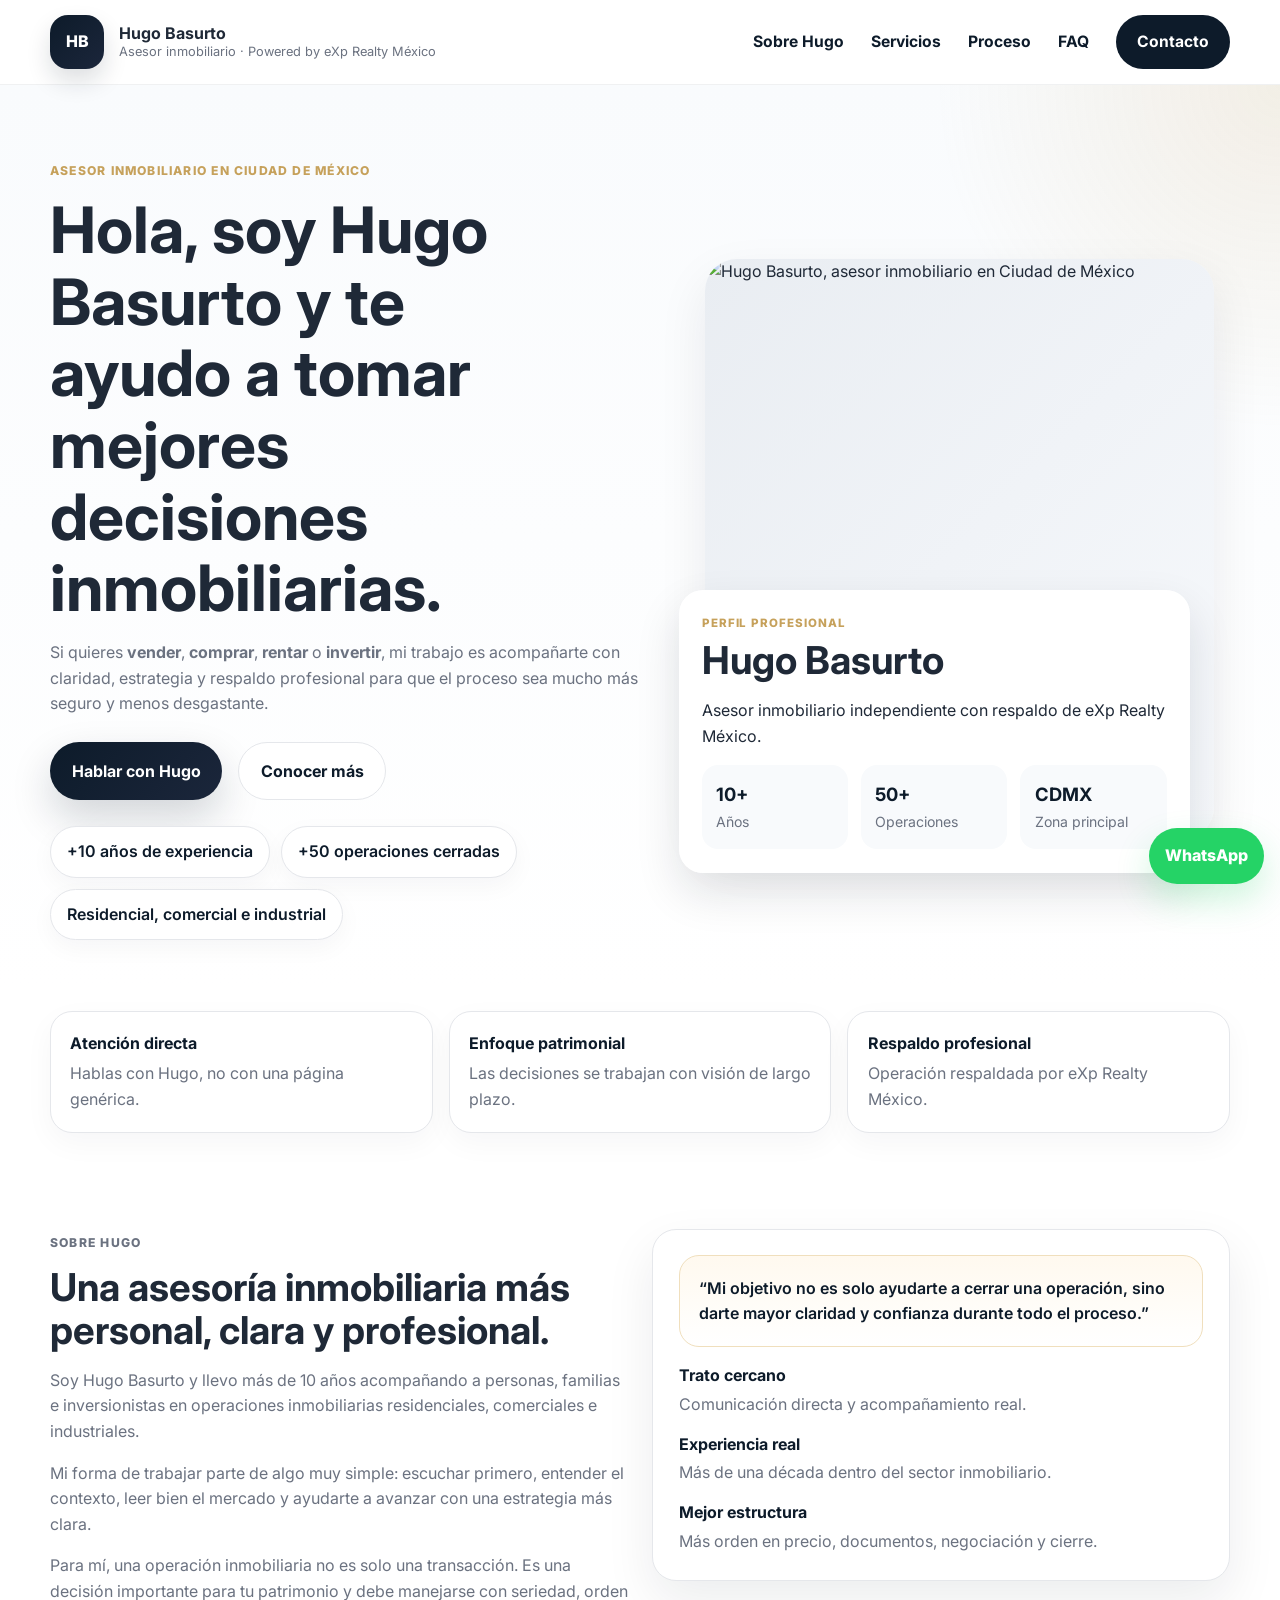
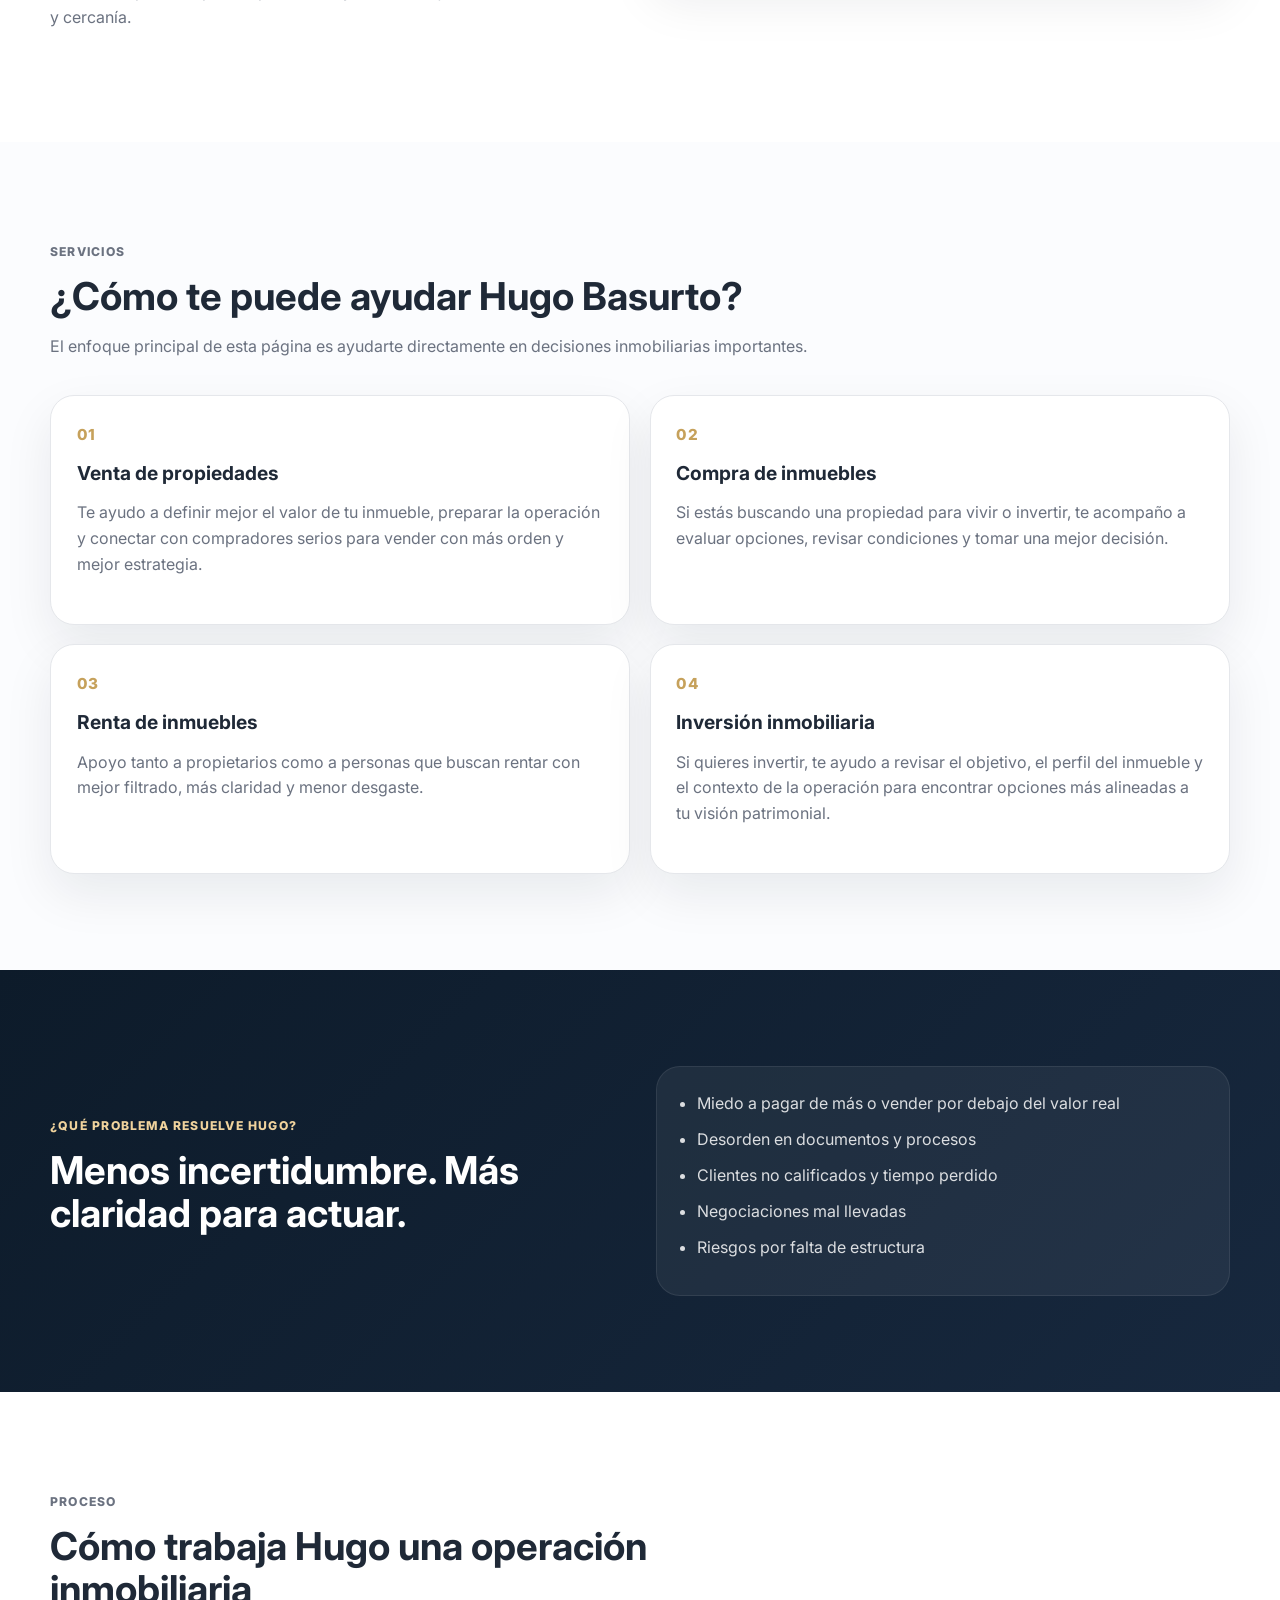
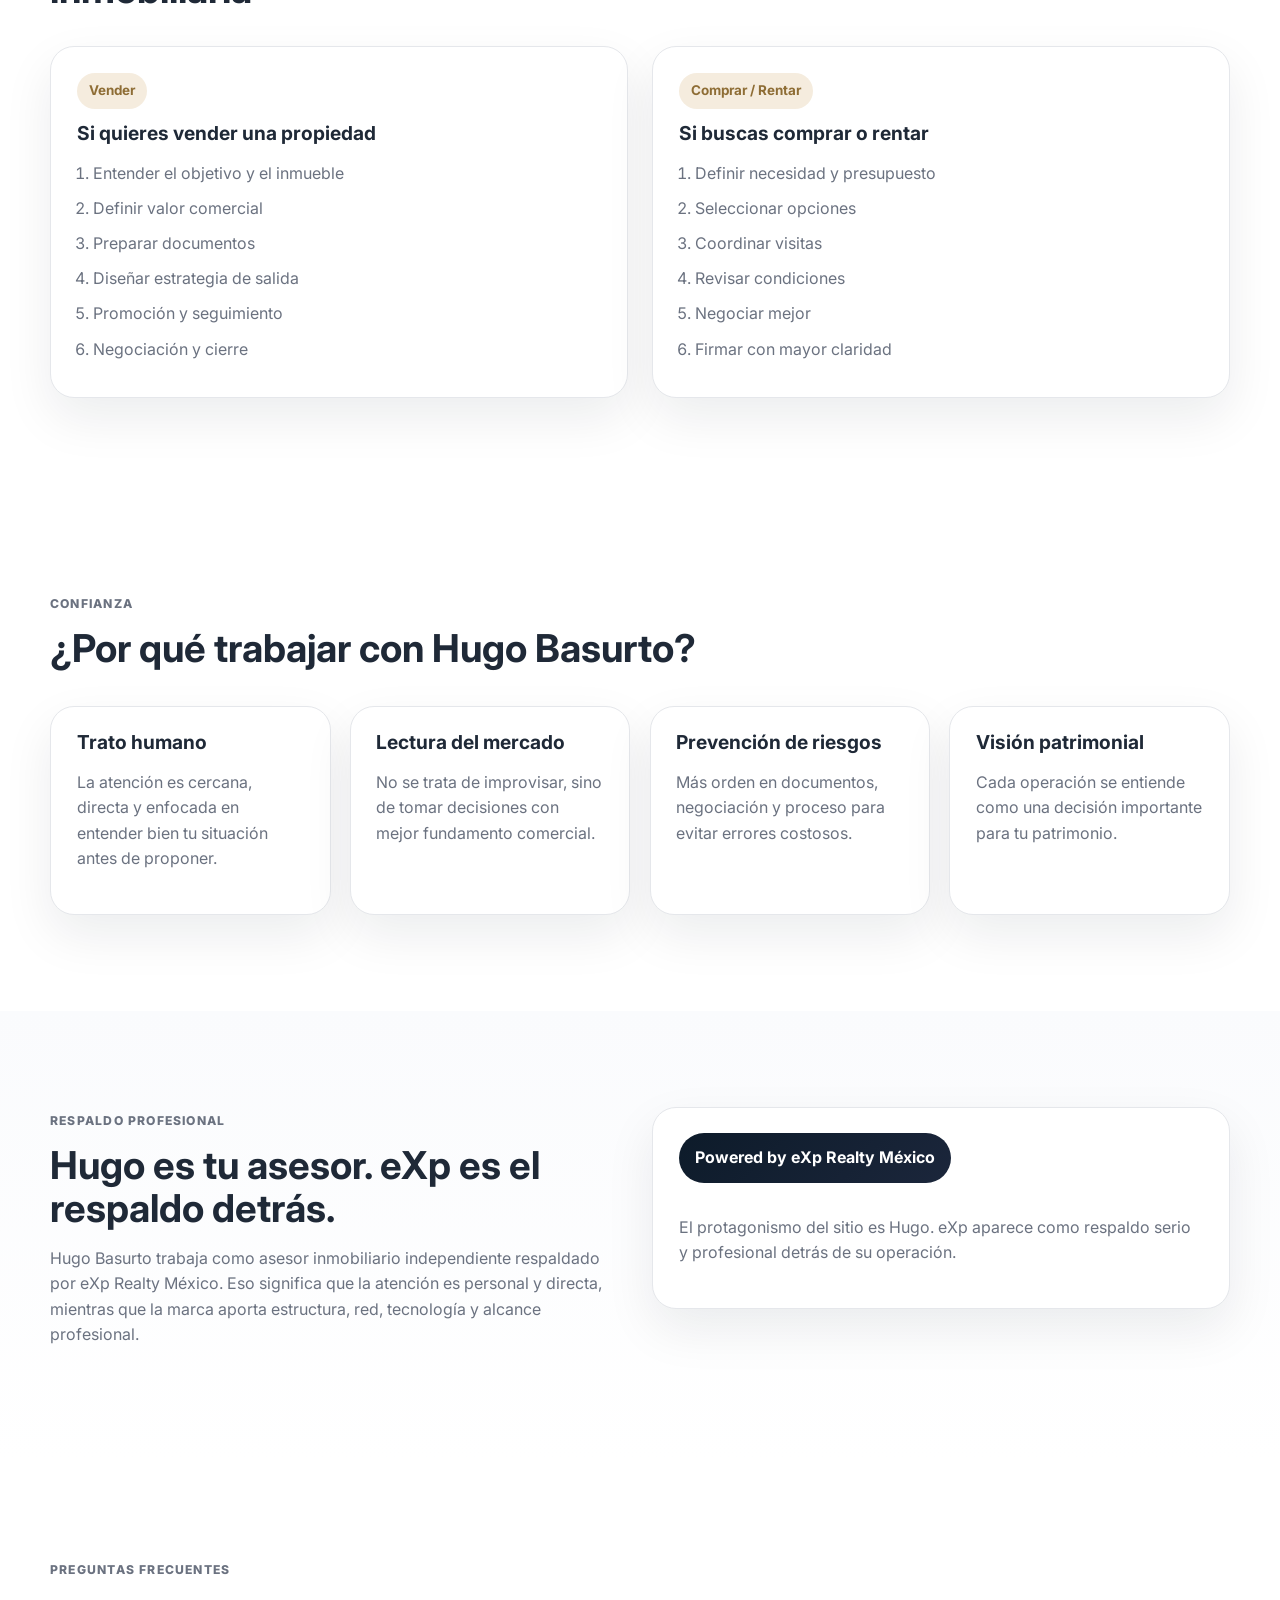
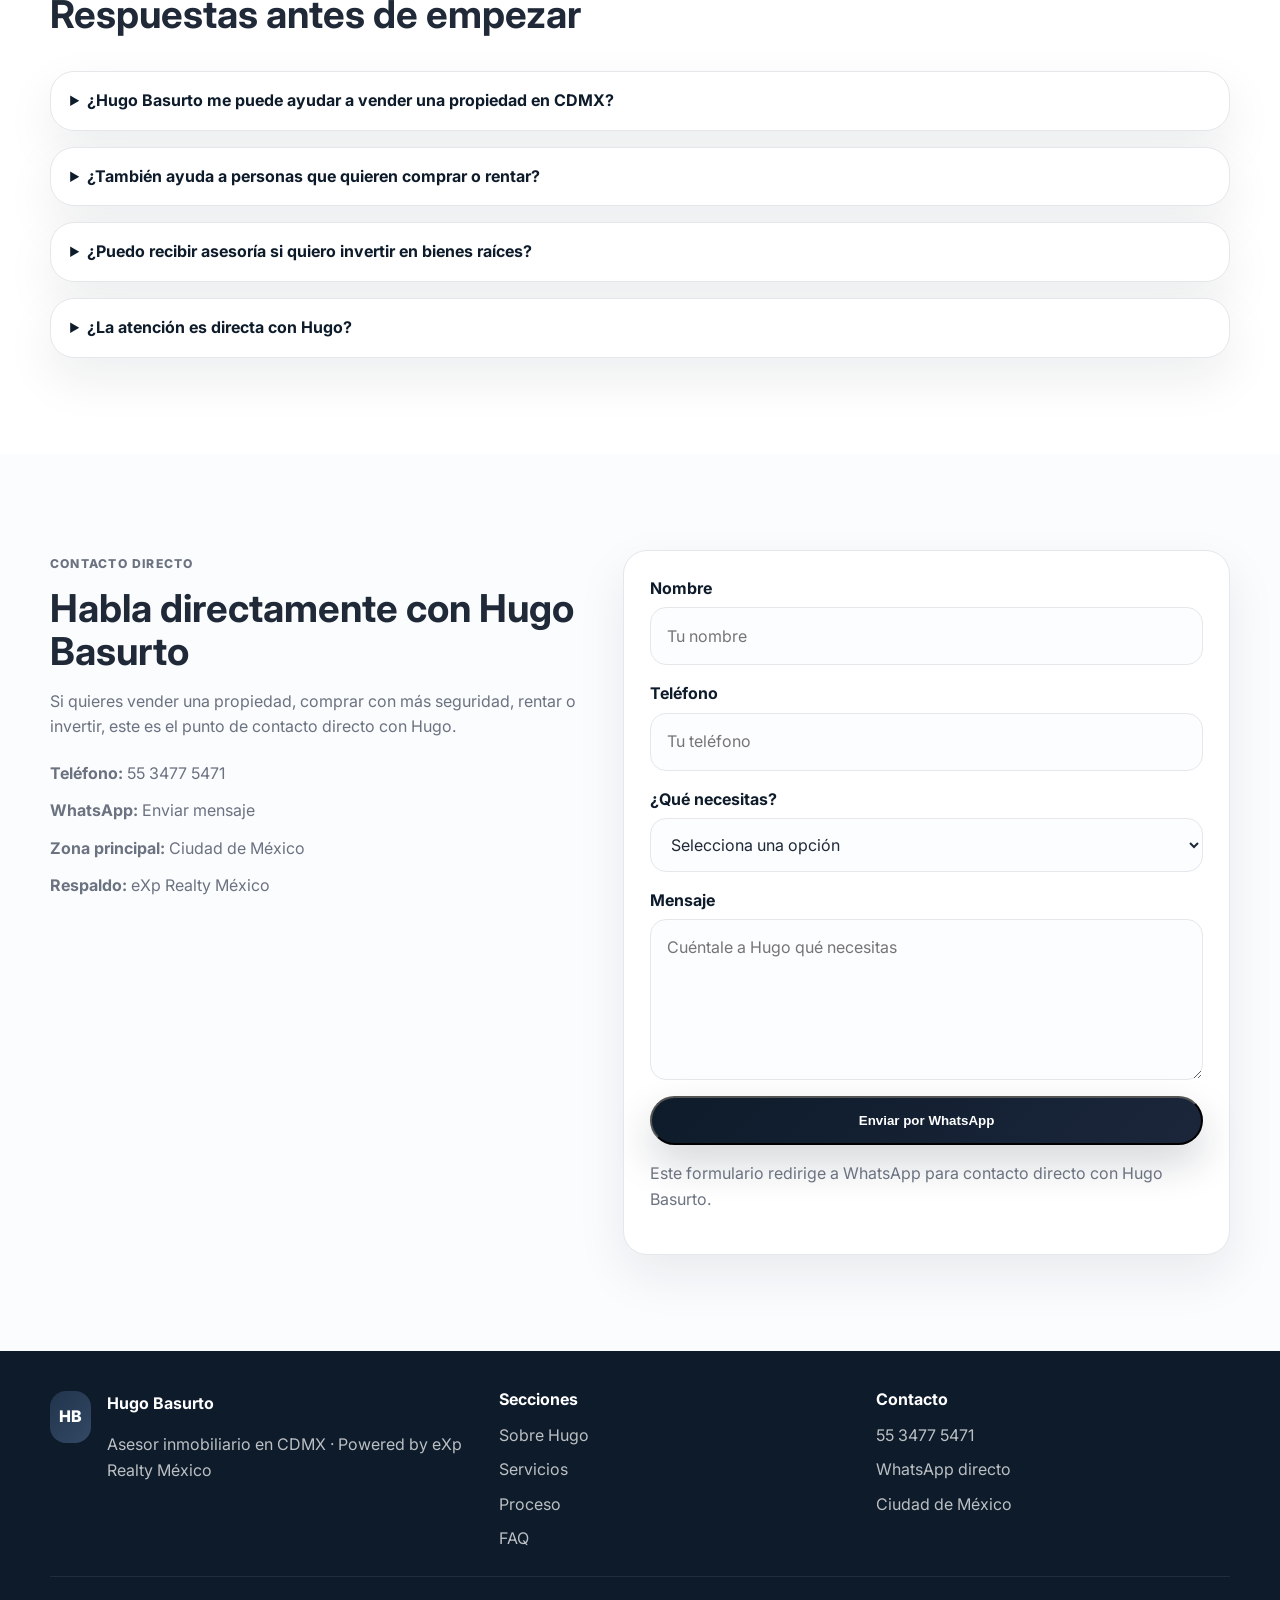
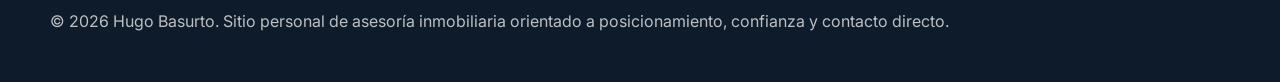
==== commit 98207011: "fix estyles" ====
--- a/index.html
+++ b/index.html
@@ -9,7 +9,7 @@
   <meta name="keywords" content="Hugo Basurto, asesor inmobiliario CDMX, compra de casas CDMX, venta de departamentos CDMX, renta de inmuebles CDMX, inversión inmobiliaria CDMX, eXp Realty México" />
   <meta name="author" content="Ricardo Kelebra" />
   <meta name="robots" content="index,follow,max-image-preview:large,max-snippet:-1,max-video-preview:-1" />
-  <meta name="theme-color" content="#0f2747" />
+  <meta name="theme-color" content="#0d1b2a" />
   <link rel="canonical" href="https://www.tudominio.com/" />
 
   <meta property="og:type" content="website" />
@@ -66,44 +66,12 @@
         },
         "telephone": "+52-55-3477-5471",
         "url": "https://www.tudominio.com/"
-      },
-      {
-        "@type": "FAQPage",
-        "mainEntity": [
-          {
-            "@type": "Question",
-            "name": "¿Hugo Basurto me puede ayudar a vender una propiedad en CDMX?",
-            "acceptedAnswer": {
-              "@type": "Answer",
-              "text": "Sí. Hugo acompaña el proceso de venta desde la valoración del inmueble, estrategia de precio y promoción, hasta la negociación y cierre."
-            }
-          },
-          {
-            "@type": "Question",
-            "name": "¿También apoya en compra o renta de inmuebles?",
-            "acceptedAnswer": {
-              "@type": "Answer",
-              "text": "Sí. Hugo apoya a personas y familias que buscan comprar o rentar con mayor claridad, mejor filtrado y acompañamiento profesional."
-            }
-          },
-          {
-            "@type": "Question",
-            "name": "¿eXp Realty es la empresa de Hugo Basurto?",
-            "acceptedAnswer": {
-              "@type": "Answer",
-              "text": "Hugo es un asesor inmobiliario independiente respaldado por eXp Realty México, una marca global que le brinda estructura, herramientas y red de colaboración."
-            }
-          }
-        ]
       }
     ]
   }
   </script>
 </head>
 <body>
-  <div class="bg-orb bg-orb-1"></div>
-  <div class="bg-orb bg-orb-2"></div>
-
   <a class="floating-whatsapp" href="https://wa.me/525534775471?text=Hola%20Hugo,%20quiero%20informaci%C3%B3n%20sobre%20asesor%C3%ADa%20inmobiliaria" target="_blank" rel="noopener">
     WhatsApp
   </a>
@@ -135,12 +103,11 @@
       <div class="container hero-grid">
         <div class="hero-copy reveal">
           <p class="eyebrow">Asesor inmobiliario en Ciudad de México</p>
-          <h1>Hola, soy Hugo Basurto y te ayudo a comprar, vender o rentar con mayor claridad.</h1>
+          <h1>Hola, soy Hugo Basurto y te ayudo a tomar mejores decisiones inmobiliarias.</h1>
           <p class="hero-text">
-            Mi trabajo es acompañarte en una de las decisiones patrimoniales más importantes de tu vida.
-            Ya sea que quieras <strong>vender una propiedad</strong>, <strong>comprar un inmueble</strong>,
-            <strong>rentar</strong> o <strong>invertir en bienes raíces</strong>, mi objetivo es que el proceso
-            sea más claro, seguro y bien llevado de principio a fin.
+            Si quieres <strong>vender</strong>, <strong>comprar</strong>, <strong>rentar</strong> o
+            <strong>invertir</strong>, mi trabajo es acompañarte con claridad, estrategia y respaldo profesional
+            para que el proceso sea mucho más seguro y menos desgastante.
           </p>
 
           <div class="hero-actions">
@@ -148,302 +115,270 @@
             <a href="#sobre-hugo" class="btn btn-secondary">Conocer más</a>
           </div>
 
-          <ul class="hero-points">
-            <li>Más de 10 años de experiencia</li>
-            <li>Más de 50 operaciones cerradas</li>
-            <li>Atención residencial, comercial e industrial</li>
-          </ul>
-        </div>
-
-        <div class="hero-card reveal reveal-delay tilt-card">
-          <div class="hero-card-badge">Atención personalizada + respaldo profesional</div>
-          <h2>No se trata solo de mover una propiedad. Se trata de ayudarte a tomar una buena decisión.</h2>
-          <p>
-            Trabajo como asesor inmobiliario independiente, con un enfoque cercano, estratégico y respaldado por eXp Realty México.
-          </p>
-          <div class="hero-stats">
-            <article>
-              <strong>1 a 1</strong>
-              <span>trato directo contigo</span>
-            </article>
-            <article>
-              <strong>CDMX</strong>
-              <span>enfoque local y patrimonial</span>
-            </article>
-            <article>
-              <strong>eXp</strong>
-              <span>respaldo de red global</span>
-            </article>
-          </div>
-        </div>
-      </div>
-    </section>
-
-    <section class="trust-bar">
-      <div class="container trust-grid">
+          <div class="hero-trust">
+            <span>+10 años de experiencia</span>
+            <span>+50 operaciones cerradas</span>
+            <span>Residencial, comercial e industrial</span>
+          </div>
+        </div>
+
+        <div class="hero-visual reveal reveal-delay">
+          <div class="hero-photo-card">
+            <div class="hero-photo-wrap">
+              <!-- Reemplaza esta imagen por la foto real de Hugo -->
+              <img src="https://nhkxpqunzawllesgatth.supabase.co/storage/v1/object/public/agent-images/1761166561508-lw5z9te456.jpeg" alt="Hugo Basurto, asesor inmobiliario en Ciudad de México" class="hero-photo" />
+            </div>
+
+            <div class="hero-data-card">
+              <p class="mini-label">Perfil profesional</p>
+              <h2>Hugo Basurto</h2>
+              <p>Asesor inmobiliario independiente con respaldo de eXp Realty México.</p>
+
+              <div class="hero-mini-stats">
+                <article>
+                  <strong>10+</strong>
+                  <span>Años</span>
+                </article>
+                <article>
+                  <strong>50+</strong>
+                  <span>Operaciones</span>
+                </article>
+                <article>
+                  <strong>CDMX</strong>
+                  <span>Zona principal</span>
+                </article>
+              </div>
+            </div>
+          </div>
+        </div>
+      </div>
+    </section>
+
+    <section class="intro-strip">
+      <div class="container intro-strip-grid">
         <article>
-          <strong>Atención cercana</strong>
-          <span>Hablas directamente con Hugo, no con una página genérica.</span>
+          <strong>Atención directa</strong>
+          <span>Hablas con Hugo, no con una página genérica.</span>
         </article>
         <article>
-          <strong>Más claridad</strong>
-          <span>Menos incertidumbre en precios, documentos y pasos.</span>
+          <strong>Enfoque patrimonial</strong>
+          <span>Las decisiones se trabajan con visión de largo plazo.</span>
         </article>
         <article>
-          <strong>Más confianza</strong>
-          <span>Acompañamiento profesional en cada etapa de la operación.</span>
+          <strong>Respaldo profesional</strong>
+          <span>Operación respaldada por eXp Realty México.</span>
         </article>
       </div>
     </section>
 
-    <section class="section" id="sobre-hugo">
-      <div class="container split-grid align-start">
-        <div class="reveal">
-          <p class="eyebrow">Sobre Hugo Basurto</p>
-          <h2>Tu asesor inmobiliario en Ciudad de México</h2>
+    <section class="section about-section" id="sobre-hugo">
+      <div class="container about-grid">
+        <div class="about-copy reveal">
+          <p class="eyebrow">Sobre Hugo</p>
+          <h2>Una asesoría inmobiliaria más personal, clara y profesional.</h2>
           <p>
             Soy Hugo Basurto y llevo más de 10 años acompañando a personas, familias e inversionistas
             en operaciones inmobiliarias residenciales, comerciales e industriales.
           </p>
           <p>
-            A lo largo de mi experiencia he entendido algo muy importante: en bienes raíces no solo se trata
-            de encontrar una propiedad o publicar un inmueble. Se trata de saber leer el mercado, prevenir riesgos,
-            negociar correctamente y ayudarte a avanzar con mayor tranquilidad.
-          </p>
-          <p>
-            Mi enfoque es muy claro: darte una atención humana, profesional y transparente para que tomar decisiones
-            sobre tu patrimonio no se sienta como un dolor de cabeza.
-          </p>
-        </div>
-
-        <div class="content-panel reveal reveal-delay emphasis">
-          <h3>¿Qué puedes esperar al trabajar conmigo?</h3>
-          <ul>
-            <li>Comunicación clara y directa</li>
-            <li>Acompañamiento real durante el proceso</li>
-            <li>Estrategia según tu objetivo</li>
-            <li>Soporte comercial, legal y documental</li>
-            <li>Un trato más humano y menos improvisado</li>
-          </ul>
-        </div>
-      </div>
-    </section>
-
-    <section class="section section-accent" id="servicios">
+            Mi forma de trabajar parte de algo muy simple: escuchar primero, entender el contexto,
+            leer bien el mercado y ayudarte a avanzar con una estrategia más clara.
+          </p>
+          <p>
+            Para mí, una operación inmobiliaria no es solo una transacción. Es una decisión importante
+            para tu patrimonio y debe manejarse con seriedad, orden y cercanía.
+          </p>
+        </div>
+
+        <div class="about-panel reveal reveal-delay">
+          <div class="about-quote">
+            <p>
+              “Mi objetivo no es solo ayudarte a cerrar una operación,
+              sino darte mayor claridad y confianza durante todo el proceso.”
+            </p>
+          </div>
+
+          <div class="about-list">
+            <div class="about-item">
+              <strong>Trato cercano</strong>
+              <span>Comunicación directa y acompañamiento real.</span>
+            </div>
+            <div class="about-item">
+              <strong>Experiencia real</strong>
+              <span>Más de una década dentro del sector inmobiliario.</span>
+            </div>
+            <div class="about-item">
+              <strong>Mejor estructura</strong>
+              <span>Más orden en precio, documentos, negociación y cierre.</span>
+            </div>
+          </div>
+        </div>
+      </div>
+    </section>
+
+    <section class="section services-section" id="servicios">
       <div class="container">
         <div class="section-heading reveal">
           <p class="eyebrow">Servicios</p>
-          <h2>¿En qué te puede ayudar Hugo Basurto?</h2>
-          <p>
-            Esta es una página personal de asesoría inmobiliaria. El enfoque principal es ayudarte a resolver
-            necesidades reales relacionadas con tu patrimonio.
-          </p>
-        </div>
-
-        <div class="cards-grid cards-grid-2">
-          <article class="service-card feature-card reveal tilt-card">
-            <span class="icon">🏡</span>
-            <h3>Te ayudo a vender tu propiedad</h3>
+          <h2>¿Cómo te puede ayudar Hugo Basurto?</h2>
+          <p>
+            El enfoque principal de esta página es ayudarte directamente en decisiones inmobiliarias importantes.
+          </p>
+        </div>
+
+        <div class="services-grid">
+          <article class="service-card reveal">
+            <span class="service-number">01</span>
+            <h3>Venta de propiedades</h3>
             <p>
-              Si quieres vender una casa, departamento, terreno o inmueble comercial,
-              te ayudo a definir mejor el precio, preparar la operación y conectar con compradores serios.
+              Te ayudo a definir mejor el valor de tu inmueble, preparar la operación y conectar con compradores
+              serios para vender con más orden y mejor estrategia.
             </p>
-            <ul>
-              <li>Análisis de mercado</li>
-              <li>Estrategia de precio</li>
-              <li>Promoción del inmueble</li>
-              <li>Negociación y cierre</li>
-            </ul>
-          </article>
-
-          <article class="service-card feature-card reveal tilt-card reveal-delay">
-            <span class="icon">🔑</span>
-            <h3>Te acompaño a comprar con más seguridad</h3>
+          </article>
+
+          <article class="service-card reveal">
+            <span class="service-number">02</span>
+            <h3>Compra de inmuebles</h3>
             <p>
-              Si estás buscando una propiedad para vivir o invertir, te acompaño para que el proceso sea
-              más ordenado, más claro y mejor negociado.
+              Si estás buscando una propiedad para vivir o invertir, te acompaño a evaluar opciones,
+              revisar condiciones y tomar una mejor decisión.
             </p>
-            <ul>
-              <li>Definición de perfil y presupuesto</li>
-              <li>Búsqueda de opciones</li>
-              <li>Recorridos y evaluación</li>
-              <li>Apoyo en negociación y cierre</li>
-            </ul>
-          </article>
-        </div>
-
-        <div class="mini-grid">
-          <article class="mini-card reveal tilt-card">
+          </article>
+
+          <article class="service-card reveal">
+            <span class="service-number">03</span>
             <h3>Renta de inmuebles</h3>
-            <p>Apoyo para colocar o encontrar propiedades en renta con mejor filtro, mayor orden y más tranquilidad.</p>
-          </article>
-          <article class="mini-card reveal tilt-card">
+            <p>
+              Apoyo tanto a propietarios como a personas que buscan rentar con mejor filtrado,
+              más claridad y menor desgaste.
+            </p>
+          </article>
+
+          <article class="service-card reveal">
+            <span class="service-number">04</span>
             <h3>Inversión inmobiliaria</h3>
-            <p>Asesoría para identificar oportunidades según tu objetivo, presupuesto y horizonte de inversión.</p>
-          </article>
-          <article class="mini-card reveal tilt-card">
-            <h3>Propiedades residenciales</h3>
-            <p>Acompañamiento para casas, departamentos y opciones patrimoniales para vivir o vender mejor.</p>
-          </article>
-          <article class="mini-card reveal tilt-card">
-            <h3>Comercial e industrial</h3>
-            <p>Experiencia en operaciones más amplias con visión profesional y mejor estructura.</p>
-          </article>
-        </div>
-      </div>
-    </section>
-
-    <section class="section section-dark">
-      <div class="section-pattern"></div>
-      <div class="container split-grid">
-        <div>
-          <p class="eyebrow light">El problema que resuelve Hugo</p>
-          <h2>Comprar o vender un inmueble no debería sentirse como entrar a ciegas.</h2>
-        </div>
-        <div class="bullet-box">
+            <p>
+              Si quieres invertir, te ayudo a revisar el objetivo, el perfil del inmueble y el contexto
+              de la operación para encontrar opciones más alineadas a tu visión patrimonial.
+            </p>
+          </article>
+        </div>
+      </div>
+    </section>
+
+    <section class="section dark-band">
+      <div class="container dark-band-grid">
+        <div class="reveal">
+          <p class="eyebrow light">¿Qué problema resuelve Hugo?</p>
+          <h2>Menos incertidumbre. Más claridad para actuar.</h2>
+        </div>
+
+        <div class="dark-list reveal reveal-delay">
           <ul>
-            <li>Miedo a pagar de más o vender demasiado barato</li>
-            <li>Incertidumbre sobre documentos y trámites</li>
-            <li>Pérdida de tiempo con clientes mal perfilados</li>
-            <li>Riesgos legales o fiscales por falta de estructura</li>
-            <li>Desorden en la negociación y en el cierre</li>
+            <li>Miedo a pagar de más o vender por debajo del valor real</li>
+            <li>Desorden en documentos y procesos</li>
+            <li>Clientes no calificados y tiempo perdido</li>
+            <li>Negociaciones mal llevadas</li>
+            <li>Riesgos por falta de estructura</li>
           </ul>
         </div>
       </div>
     </section>
 
-    <section class="section" id="proceso">
+    <section class="section process-section" id="proceso">
       <div class="container">
         <div class="section-heading reveal">
-          <p class="eyebrow">Cómo trabajo</p>
-          <h2>Un proceso más claro, paso a paso</h2>
-          <p>
-            Mi intención no es complicarte el camino, sino ayudarte a recorrerlo con mayor claridad y seguridad.
-          </p>
-        </div>
-
-        <div class="timeline-grid">
-          <article class="timeline-box reveal">
-            <h3>Si quieres vender</h3>
+          <p class="eyebrow">Proceso</p>
+          <h2>Cómo trabaja Hugo una operación inmobiliaria</h2>
+        </div>
+
+        <div class="process-grid">
+          <article class="process-card reveal">
+            <span class="process-step">Vender</span>
+            <h3>Si quieres vender una propiedad</h3>
             <ol>
-              <li>Entender tu objetivo y tu propiedad</li>
-              <li>Definir el valor comercial con mayor claridad</li>
-              <li>Preparar expediente y documentación</li>
+              <li>Entender el objetivo y el inmueble</li>
+              <li>Definir valor comercial</li>
+              <li>Preparar documentos</li>
               <li>Diseñar estrategia de salida</li>
-              <li>Promoción y seguimiento de interesados</li>
-              <li>Negociación</li>
-              <li>Apartado o contrato</li>
-              <li>Cierre y firma</li>
+              <li>Promoción y seguimiento</li>
+              <li>Negociación y cierre</li>
             </ol>
           </article>
 
-          <article class="timeline-box reveal">
-            <h3>Si quieres comprar o rentar</h3>
+          <article class="process-card reveal">
+            <span class="process-step">Comprar / Rentar</span>
+            <h3>Si buscas comprar o rentar</h3>
             <ol>
-              <li>Definir necesidad real y presupuesto</li>
-              <li>Elegir opciones más alineadas a tu perfil</li>
+              <li>Definir necesidad y presupuesto</li>
+              <li>Seleccionar opciones</li>
               <li>Coordinar visitas</li>
               <li>Revisar condiciones</li>
               <li>Negociar mejor</li>
-              <li>Preparar documentación</li>
-              <li>Firma de contrato o cierre</li>
-              <li>Entrega y seguimiento</li>
+              <li>Firmar con mayor claridad</li>
             </ol>
           </article>
         </div>
       </div>
     </section>
 
-    <section class="section">
+    <section class="section trust-section">
       <div class="container">
         <div class="section-heading reveal">
-          <p class="eyebrow">¿Por qué confiar en Hugo?</p>
-          <h2>Porque aquí no se trata solo de una marca. Se trata de quién te acompaña.</h2>
-        </div>
-
-        <div class="cards-grid cards-grid-3">
-          <article class="value-card reveal tilt-card">
+          <p class="eyebrow">Confianza</p>
+          <h2>¿Por qué trabajar con Hugo Basurto?</h2>
+        </div>
+
+        <div class="trust-cards">
+          <article class="trust-card reveal">
             <h3>Trato humano</h3>
-            <p>La atención es cercana, directa y enfocada en que entiendas lo que está pasando en cada etapa.</p>
-          </article>
-
-          <article class="value-card reveal tilt-card">
-            <h3>Experiencia real</h3>
-            <p>Más de una década dentro del sector y experiencia en operaciones residenciales, comerciales e industriales.</p>
-          </article>
-
-          <article class="value-card reveal tilt-card">
+            <p>La atención es cercana, directa y enfocada en entender bien tu situación antes de proponer.</p>
+          </article>
+
+          <article class="trust-card reveal">
             <h3>Lectura del mercado</h3>
-            <p>No se trata de improvisar precios ni decisiones, sino de trabajar con mejor fundamento.</p>
-          </article>
-
-          <article class="value-card reveal tilt-card">
+            <p>No se trata de improvisar, sino de tomar decisiones con mejor fundamento comercial.</p>
+          </article>
+
+          <article class="trust-card reveal">
             <h3>Prevención de riesgos</h3>
-            <p>Soporte documental, visión preventiva y mayor orden para evitar errores costosos.</p>
-          </article>
-
-          <article class="value-card reveal tilt-card">
+            <p>Más orden en documentos, negociación y proceso para evitar errores costosos.</p>
+          </article>
+
+          <article class="trust-card reveal">
             <h3>Visión patrimonial</h3>
-            <p>Cada operación se entiende como una decisión importante para tu patrimonio, no como un trámite más.</p>
-          </article>
-
-          <article class="value-card reveal tilt-card">
-            <h3>Respaldo profesional</h3>
-            <p>Trabajo respaldado por eXp Realty México, una red global que aporta estructura, herramientas y alcance.</p>
-          </article>
-        </div>
-      </div>
-    </section>
-
-    <section class="section section-accent">
-      <div class="container split-grid align-start">
+            <p>Cada operación se entiende como una decisión importante para tu patrimonio.</p>
+          </article>
+        </div>
+      </div>
+    </section>
+
+    <section class="section exp-section">
+      <div class="container exp-grid">
         <div class="reveal">
-          <p class="eyebrow">Respaldo de eXp Realty</p>
-          <h2>Hugo es el asesor. eXp es el respaldo.</h2>
+          <p class="eyebrow">Respaldo profesional</p>
+          <h2>Hugo es tu asesor. eXp es el respaldo detrás.</h2>
           <p>
             Hugo Basurto trabaja como asesor inmobiliario independiente respaldado por eXp Realty México.
-            Eso significa que la atención y el acompañamiento pasan por Hugo, mientras que la marca aporta
-            estructura, tecnología, red de colaboración y alcance internacional.
-          </p>
-          <p>
-            En otras palabras: aquí el valor principal es el asesor que te atiende, y eXp suma el respaldo detrás de cada operación.
-          </p>
-        </div>
-
-        <div class="content-panel reveal reveal-delay">
-          <h3>¿También apoya a otros asesores?</h3>
-          <p>
-            Sí, aunque esta no es una página de reclutamiento, Hugo también puede conversar con asesores o inmobiliarias
-            que buscan crecer con más estructura dentro de eXp Realty.
-          </p>
-          <p>
-            Esa parte existe, pero el enfoque principal del sitio sigue siendo su trabajo como asesor inmobiliario para clientes.
-          </p>
-        </div>
-      </div>
-    </section>
-
-    <section class="section section-dark">
-      <div class="container cta-banner reveal">
-        <div>
-          <p class="eyebrow light">Contacto directo</p>
-          <h2>Si estás por tomar una decisión inmobiliaria, conversemos.</h2>
-          <p>
-            Ya sea para vender, comprar, rentar o invertir, puedes hablar directamente con Hugo Basurto.
-          </p>
-        </div>
-        <div class="cta-actions">
-          <a href="tel:+525534775471" class="btn btn-light">Llamar ahora</a>
-          <a href="https://wa.me/525534775471?text=Hola%20Hugo,%20me%20interesa%20recibir%20informaci%C3%B3n" target="_blank" rel="noopener" class="btn btn-primary">Enviar WhatsApp</a>
-        </div>
-      </div>
-    </section>
-
-    <section class="section" id="faq">
+            Eso significa que la atención es personal y directa, mientras que la marca aporta estructura,
+            red, tecnología y alcance profesional.
+          </p>
+        </div>
+
+        <div class="exp-badge-box reveal reveal-delay">
+          <span class="exp-badge">Powered by eXp Realty México</span>
+          <p>
+            El protagonismo del sitio es Hugo. eXp aparece como respaldo serio y profesional detrás de su operación.
+          </p>
+        </div>
+      </div>
+    </section>
+
+    <section class="section faq-section" id="faq">
       <div class="container">
         <div class="section-heading reveal">
           <p class="eyebrow">Preguntas frecuentes</p>
-          <h2>Respuestas claras antes de empezar</h2>
+          <h2>Respuestas antes de empezar</h2>
         </div>
 
         <div class="faq-list reveal">
@@ -463,11 +398,6 @@
           </details>
 
           <details class="faq-item">
-            <summary>¿Hugo trabaja solo o pertenece a una inmobiliaria?</summary>
-            <p>Hugo trabaja como asesor inmobiliario independiente y está respaldado por eXp Realty México.</p>
-          </details>
-
-          <details class="faq-item">
             <summary>¿La atención es directa con Hugo?</summary>
             <p>Sí. El objetivo de esta página es que el contacto sea personal, claro y directo con él.</p>
           </details>
@@ -475,11 +405,11 @@
       </div>
     </section>
 
-    <section class="section section-contact" id="contacto">
-      <div class="container contact-grid reveal">
-        <div>
-          <p class="eyebrow">Hablemos</p>
-          <h2>Contacto directo con Hugo Basurto</h2>
+    <section class="section contact-section" id="contacto">
+      <div class="container contact-grid">
+        <div class="contact-copy reveal">
+          <p class="eyebrow">Contacto directo</p>
+          <h2>Habla directamente con Hugo Basurto</h2>
           <p>
             Si quieres vender una propiedad, comprar con más seguridad, rentar o invertir,
             este es el punto de contacto directo con Hugo.
@@ -489,12 +419,11 @@
             <li><strong>Teléfono:</strong> <a href="tel:+525534775471">55 3477 5471</a></li>
             <li><strong>WhatsApp:</strong> <a href="https://wa.me/525534775471" target="_blank" rel="noopener">Enviar mensaje</a></li>
             <li><strong>Zona principal:</strong> Ciudad de México</li>
-            <li><strong>Perfil profesional:</strong> Asesor inmobiliario independiente</li>
             <li><strong>Respaldo:</strong> eXp Realty México</li>
           </ul>
         </div>
 
-        <form class="contact-form" id="leadForm">
+        <form class="contact-form reveal reveal-delay" id="leadForm">
           <div class="form-row">
             <label for="nombre">Nombre</label>
             <input type="text" id="nombre" name="nombre" placeholder="Tu nombre" required />
@@ -513,7 +442,7 @@
               <option>Quiero comprar una propiedad</option>
               <option>Quiero rentar</option>
               <option>Quiero invertir en bienes raíces</option>
-              <option>Quiero hablar con Hugo como asesor</option>
+              <option>Quiero hablar con Hugo</option>
             </select>
           </div>
 
@@ -530,20 +459,23 @@
   </main>
 
   <footer class="site-footer">
-    <div class="container footer-wrap footer-rich">
-      <div class="footer-brand">
-        <span class="footer-badge">HB</span>
-        <div>
-          <strong>Hugo Basurto</strong>
-          <p>Asesor inmobiliario en CDMX · Powered by eXp Realty México</p>
+    <div class="container footer-grid">
+      <div>
+        <div class="footer-brand">
+          <span class="footer-badge">HB</span>
+          <div>
+            <strong>Hugo Basurto</strong>
+            <p>Asesor inmobiliario en CDMX · Powered by eXp Realty México</p>
+          </div>
         </div>
       </div>
 
       <div class="footer-column">
-        <h3>Explora</h3>
+        <h3>Secciones</h3>
         <a href="#sobre-hugo">Sobre Hugo</a>
         <a href="#servicios">Servicios</a>
         <a href="#proceso">Proceso</a>
+        <a href="#faq">FAQ</a>
       </div>
 
       <div class="footer-column">
@@ -552,11 +484,6 @@
         <a href="https://wa.me/525534775471" target="_blank" rel="noopener">WhatsApp directo</a>
         <span>Ciudad de México</span>
       </div>
-
-      <div class="footer-column footer-note">
-        <h3>Enfoque</h3>
-        <p>Asesoría inmobiliaria personalizada para comprar, vender, rentar o invertir con mayor claridad y respaldo.</p>
-      </div>
     </div>
 
     <div class="container footer-bottom">
--- a/styles.css
+++ b/styles.css
@@ -1,15 +1,17 @@
 :root {
-  --primary: #0f2747;
-  --primary-soft: #163862;
-  --accent: #c8a96b;
-  --accent-soft: #f4ecdf;
-  --text: #1d2430;
-  --muted: #667085;
-  --bg: #f7f8fb;
+  --primary: #0d1b2a;
+  --primary-soft: #1b263b;
+  --accent: #c6a15b;
+  --accent-soft: #f5ecde;
+  --text: #1f2937;
+  --muted: #6b7280;
+  --bg: #f8fafc;
   --white: #ffffff;
-  --border: #dfe4ea;
-  --shadow: 0 14px 40px rgba(15, 39, 71, 0.1);
-  --radius: 22px;
+  --border: #e5e7eb;
+  --shadow: 0 20px 50px rgba(13, 27, 42, 0.08);
+  --radius: 24px;
+  --radius-sm: 18px;
+  --max: 1180px;
 }
 
 * {
@@ -26,7 +28,6 @@
   color: var(--text);
   background: var(--white);
   line-height: 1.6;
-  position: relative;
   overflow-x: hidden;
 }
 
@@ -36,83 +37,79 @@
 }
 
 a {
+  text-decoration: none;
   color: inherit;
-  text-decoration: none;
 }
 
 .container {
-  width: min(1120px, calc(100% - 2rem));
+  width: min(var(--max), calc(100% - 2rem));
   margin: 0 auto;
 }
+
+/* HEADER */
 
 .site-header {
   position: sticky;
   top: 0;
-  z-index: 50;
-  background: rgba(255, 255, 255, 0.96);
+  z-index: 1000;
+  background: rgba(255, 255, 255, 0.94);
   backdrop-filter: blur(14px);
-  border-bottom: 1px solid rgba(15, 39, 71, 0.08);
+  border-bottom: 1px solid rgba(13, 27, 42, 0.06);
 }
 
 .nav-wrap {
   display: flex;
+  align-items: center;
   justify-content: space-between;
-  align-items: center;
-  height: 92px;
+  height: 84px;
   gap: 1rem;
 }
 
 .brand {
   display: flex;
   align-items: center;
-  gap: 1rem;
+  gap: 0.95rem;
   flex-shrink: 0;
 }
 
 .brand-mark {
-  width: 58px;
-  height: 58px;
+  width: 54px;
+  height: 54px;
   border-radius: 18px;
   display: grid;
   place-items: center;
   background: linear-gradient(135deg, var(--primary), var(--primary-soft));
   color: var(--white);
   font-weight: 800;
-  font-size: 1.05rem;
-  box-shadow: 0 12px 24px rgba(15, 39, 71, 0.14);
+  box-shadow: 0 12px 24px rgba(13, 27, 42, 0.14);
 }
 
 .brand-text {
   display: flex;
   flex-direction: column;
-  justify-content: center;
   line-height: 1.1;
 }
 
 .brand-text strong {
-  display: block;
   font-size: 1rem;
-  color: var(--text);
-  margin: 0;
 }
 
 .brand-text small {
-  display: block;
   color: var(--muted);
   font-size: 0.8rem;
-  margin-top: 0.2rem;
+  margin-top: 0.18rem;
 }
 
 .site-nav {
   display: flex;
   align-items: center;
-  gap: 1.8rem;
+  gap: 1.7rem;
 }
 
 .site-nav a {
+  color: var(--primary);
   font-weight: 700;
-  font-size: 1rem;
-  color: var(--primary);
+  font-size: 0.98rem;
 }
 
 .nav-toggle {
@@ -123,106 +120,15 @@
   color: var(--primary);
   cursor: pointer;
 }
-.hero {
-  position: relative;
-  overflow: hidden;
-  background:
-    radial-gradient(circle at top right, rgba(200, 169, 107, 0.16), transparent 30%),
-    linear-gradient(180deg, #eef3f9 0%, #ffffff 100%);
-  padding: 4rem 0 4rem;
-}
-
-.hero::after {
-  content: '';
-  position: absolute;
-  inset: auto 0 0 0;
-  height: 90px;
-  background: linear-gradient(180deg, rgba(255,255,255,0) 0%, rgba(255,255,255,0.92) 100%);
-  pointer-events: none;
-}
-
-.hero-grid,
-.split-grid,
-.contact-grid,
-.timeline-grid,
-.trust-grid,
-.footer-wrap,
-.cta-banner,
-.hero-stats,
-.cards-grid,
-.mini-grid {
-  display: grid;
-}
-
-.hero-grid {
-  grid-template-columns: 1.2fr 0.8fr;
-  gap: 2rem;
-  align-items: center;
-}
-
-.eyebrow {
-  display: inline-block;
-  margin: 0 0 0.8rem;
-  color: var(--accent);
-  font-weight: 800;
-  letter-spacing: 0.08em;
-  text-transform: uppercase;
-  font-size: 0.78rem;
-}
-
-.eyebrow.light {
-  color: #f3d7a0;
-}
-
-h1, h2, h3 {
-  line-height: 1.15;
-  margin: 0 0 1rem;
-}
-
-h1 {
-  font-size: clamp(2.3rem, 5vw, 4.4rem);
-  max-width: 12ch;
-}
-
-h2 {
-  font-size: clamp(1.8rem, 3vw, 3rem);
-}
-
-h3 {
-  font-size: 1.25rem;
-}
-
-.hero-text,
-.section-heading p,
-.value-card p,
-.service-card p,
-.timeline-box p,
-.content-panel p,
-.mini-card p,
-.contact-grid p,
-.faq-list p,
-.bullet-box li,
-.contact-list li,
-.site-footer p,
-.form-note {
-  color: var(--muted);
-}
-
-.hero-actions {
-  display: flex;
-  flex-wrap: wrap;
-  gap: 1rem;
-  margin: 1.5rem 0;
-}
 
 .btn {
   display: inline-flex;
+  justify-content: center;
   align-items: center;
-  justify-content: center;
+  border-radius: 999px;
   padding: 0.95rem 1.35rem;
-  border-radius: 999px;
   font-weight: 700;
-  transition: transform 0.2s ease, box-shadow 0.2s ease, background 0.2s ease;
+  transition: transform 0.2s ease, box-shadow 0.2s ease, opacity 0.2s ease;
 }
 
 .btn:hover {
@@ -232,7 +138,7 @@
 .btn-primary {
   background: linear-gradient(135deg, var(--primary), var(--primary-soft));
   color: var(--white);
-  box-shadow: var(--shadow);
+  box-shadow: 0 18px 40px rgba(13, 27, 42, 0.18);
 }
 
 .btn-secondary {
@@ -241,269 +147,435 @@
   border: 1px solid var(--border);
 }
 
-.btn-light {
-  background: var(--white);
-  color: var(--primary);
-}
-
 .btn-nav {
-  padding: 0.95rem 1.45rem;
   background: var(--primary);
   color: var(--white) !important;
-  border-radius: 999px;
-  box-shadow: 0 12px 24px rgba(15, 39, 71, 0.16);
+  padding: 0.9rem 1.3rem;
 }
 
 .btn-full {
   width: 100%;
 }
 
-.hero-points {
+/* HERO */
+
+.hero {
+  padding: 4.5rem 0 3rem;
+  background:
+    radial-gradient(circle at top right, rgba(198, 161, 91, 0.14), transparent 22%),
+    linear-gradient(180deg, #f9fbfd 0%, #ffffff 100%);
+}
+
+.hero-grid {
+  display: grid;
+  grid-template-columns: 1.05fr 0.95fr;
+  gap: 2.5rem;
+  align-items: center;
+}
+
+.eyebrow {
+  display: inline-block;
+  margin: 0 0 0.85rem;
+  color: var(--accent);
+  text-transform: uppercase;
+  letter-spacing: 0.1em;
+  font-weight: 800;
+  font-size: 0.76rem;
+}
+
+.eyebrow.light {
+  color: #f0d39d;
+}
+
+h1, h2, h3 {
+  line-height: 1.12;
+  margin: 0 0 1rem;
+}
+
+h1 {
+  font-size: clamp(2.5rem, 5vw, 4.8rem);
+  max-width: 12ch;
+}
+
+h2 {
+  font-size: clamp(1.8rem, 3vw, 3rem);
+}
+
+h3 {
+  font-size: 1.2rem;
+}
+
+.hero-text,
+.section-heading p,
+.about-copy p,
+.service-card p,
+.process-card p,
+.trust-card p,
+.exp-grid p,
+.contact-copy p,
+.form-note,
+.footer-column span,
+.footer-column p,
+.footer-bottom p,
+.faq-item p {
+  color: var(--muted);
+}
+
+.hero-actions {
+  display: flex;
+  gap: 1rem;
+  flex-wrap: wrap;
+  margin: 1.6rem 0;
+}
+
+.hero-trust {
   display: flex;
   flex-wrap: wrap;
-  gap: 0.8rem;
-  padding: 0;
-  margin: 1.5rem 0 0;
-  list-style: none;
-}
-
-.hero-points li {
+  gap: 0.7rem;
+}
+
+.hero-trust span {
+  padding: 0.75rem 1rem;
+  border-radius: 999px;
   background: var(--white);
   border: 1px solid var(--border);
-  padding: 0.65rem 0.9rem;
-  border-radius: 999px;
   font-weight: 600;
   color: var(--primary);
-}
-
-.hero-card,
-.feature-card,
-.value-card,
-.timeline-box,
-.content-panel,
-.mini-card,
+  box-shadow: 0 8px 24px rgba(13, 27, 42, 0.04);
+}
+
+.hero-visual {
+  position: relative;
+}
+
+.hero-photo-card {
+  position: relative;
+  padding: 1rem;
+}
+
+.hero-photo-wrap {
+  position: relative;
+  border-radius: 32px;
+  overflow: hidden;
+  background: linear-gradient(135deg, #e9edf2, #f7f9fc);
+  box-shadow: var(--shadow);
+  min-height: 580px;
+}
+
+.hero-photo {
+  width: 100%;
+  height: 100%;
+  object-fit: cover;
+  min-height: 580px;
+}
+
+.hero-data-card {
+  position: absolute;
+  left: -10px;
+  right: 40px;
+  bottom: -18px;
+  background: rgba(255, 255, 255, 0.96);
+  backdrop-filter: blur(10px);
+  border: 1px solid rgba(255,255,255,0.7);
+  border-radius: 24px;
+  padding: 1.4rem;
+  box-shadow: 0 20px 45px rgba(13, 27, 42, 0.12);
+}
+
+.mini-label {
+  margin: 0 0 0.45rem;
+  color: var(--accent);
+  font-weight: 800;
+  text-transform: uppercase;
+  letter-spacing: 0.08em;
+  font-size: 0.72rem;
+}
+
+.hero-mini-stats {
+  display: grid;
+  grid-template-columns: repeat(3, 1fr);
+  gap: 0.8rem;
+  margin-top: 1rem;
+}
+
+.hero-mini-stats article {
+  background: #f8fafc;
+  border-radius: 16px;
+  padding: 0.9rem;
+}
+
+.hero-mini-stats strong {
+  display: block;
+  color: var(--primary);
+  font-size: 1.15rem;
+}
+
+.hero-mini-stats span {
+  color: var(--muted);
+  font-size: 0.88rem;
+}
+
+/* INTRO STRIP */
+
+.intro-strip {
+  margin-top: 1.4rem;
+}
+
+.intro-strip-grid {
+  display: grid;
+  grid-template-columns: repeat(3, 1fr);
+  gap: 1rem;
+}
+
+.intro-strip-grid article {
+  background: var(--white);
+  border: 1px solid var(--border);
+  border-radius: 22px;
+  padding: 1.2rem;
+  box-shadow: 0 10px 30px rgba(13, 27, 42, 0.04);
+}
+
+.intro-strip-grid strong {
+  display: block;
+  color: var(--primary);
+  margin-bottom: 0.3rem;
+}
+
+.intro-strip-grid span {
+  color: var(--muted);
+}
+
+/* GENERALES */
+
+.section {
+  padding: 6rem 0;
+}
+
+.section-heading {
+  max-width: 760px;
+  margin-bottom: 2.2rem;
+}
+
+.about-grid,
+.exp-grid,
+.contact-grid,
+.dark-band-grid,
+.process-grid,
+.footer-grid {
+  display: grid;
+  gap: 1.5rem;
+}
+
+.about-grid,
+.exp-grid {
+  grid-template-columns: 1fr 1fr;
+  align-items: start;
+}
+
+.about-panel,
+.exp-badge-box,
 .contact-form,
-.trust-grid article {
+.process-card,
+.service-card,
+.trust-card,
+.faq-item {
   background: var(--white);
   border: 1px solid var(--border);
   border-radius: var(--radius);
   box-shadow: var(--shadow);
-  transition: transform 0.35s ease, box-shadow 0.35s ease, border-color 0.35s ease;
-}
-
-.hero-card:hover,
-.feature-card:hover,
-.value-card:hover,
-.timeline-box:hover,
-.content-panel:hover,
-.mini-card:hover,
-.contact-form:hover,
-.trust-grid article:hover,
-.faq-item:hover {
-  transform: translateY(-6px);
-  box-shadow: 0 22px 55px rgba(15, 39, 71, 0.14);
-  border-color: rgba(15, 39, 71, 0.16);
-}
-
-.hero-card {
-  padding: 2rem;
-}
-
-.hero-card-badge {
+}
+
+.about-panel,
+.exp-badge-box,
+.contact-form,
+.process-card,
+.service-card,
+.trust-card {
+  padding: 1.6rem;
+}
+
+.about-quote {
+  background: linear-gradient(180deg, #fff9ef 0%, #ffffff 100%);
+  border: 1px solid #f0dfbd;
+  border-radius: 20px;
+  padding: 1.2rem;
+  margin-bottom: 1rem;
+}
+
+.about-quote p {
+  margin: 0;
+  color: var(--primary);
+  font-weight: 600;
+}
+
+.about-list {
+  display: grid;
+  gap: 0.9rem;
+}
+
+.about-item strong {
+  display: block;
+  margin-bottom: 0.2rem;
+  color: var(--primary);
+}
+
+.about-item span {
+  color: var(--muted);
+}
+
+/* SERVICES */
+
+.services-section {
+  background: #fbfcfe;
+}
+
+.services-grid {
+  display: grid;
+  grid-template-columns: repeat(2, 1fr);
+  gap: 1.2rem;
+}
+
+.service-card {
+  position: relative;
+  overflow: hidden;
+  min-height: 230px;
+}
+
+.service-number {
   display: inline-block;
+  margin-bottom: 1rem;
+  color: var(--accent);
+  font-weight: 800;
+  font-size: 0.95rem;
+  letter-spacing: 0.12em;
+}
+
+/* DARK BAND */
+
+.dark-band {
+  background: linear-gradient(135deg, #0d1b2a 0%, #17283e 100%);
+  color: var(--white);
+  position: relative;
+  overflow: hidden;
+}
+
+.dark-band-grid {
+  display: grid;
+  grid-template-columns: 1fr 1fr;
+  gap: 2rem;
+  align-items: center;
+}
+
+.dark-list {
+  background: rgba(255,255,255,0.06);
+  border: 1px solid rgba(255,255,255,0.08);
+  border-radius: 24px;
+  padding: 1.5rem;
+}
+
+.dark-list ul {
+  margin: 0;
+  padding-left: 1rem;
+}
+
+.dark-list li {
+  color: rgba(255,255,255,0.84);
+  margin-bottom: 0.65rem;
+}
+
+/* PROCESS */
+
+.process-grid {
+  grid-template-columns: repeat(2, 1fr);
+}
+
+.process-step {
+  display: inline-block;
+  margin-bottom: 0.9rem;
+  background: var(--accent-soft);
+  color: #8e6d35;
   padding: 0.45rem 0.75rem;
   border-radius: 999px;
-  background: var(--accent-soft);
-  color: #8b6a32;
+  font-weight: 700;
+  font-size: 0.84rem;
+}
+
+.process-card ol {
+  margin: 0;
+  padding-left: 1rem;
+}
+
+.process-card li {
+  color: var(--muted);
+  margin-bottom: 0.6rem;
+}
+
+/* TRUST */
+
+.trust-cards {
+  display: grid;
+  grid-template-columns: repeat(4, 1fr);
+  gap: 1.2rem;
+}
+
+/* EXP */
+
+.exp-section {
+  background: linear-gradient(180deg, #fafbfd 0%, #ffffff 100%);
+}
+
+.exp-badge {
+  display: inline-block;
+  background: linear-gradient(135deg, var(--primary), var(--primary-soft));
+  color: var(--white);
+  padding: 0.75rem 1rem;
+  border-radius: 999px;
   font-weight: 700;
   margin-bottom: 1rem;
 }
 
-.hero-stats {
-  grid-template-columns: repeat(3, 1fr);
+/* FAQ */
+
+.faq-list {
+  display: grid;
   gap: 1rem;
-  margin-top: 1.4rem;
-}
-
-.hero-stats article {
-  padding: 1rem;
-  background: #f8fafc;
-  border-radius: 18px;
-}
-
-.hero-stats strong {
-  display: block;
-  font-size: 1.35rem;
-  color: var(--primary);
-}
-
-.hero-stats span {
-  color: var(--muted);
-  font-size: 0.92rem;
-}
-
-.trust-bar {
-  margin-top: -2rem;
-  position: relative;
-  z-index: 2;
-}
-
-.trust-grid {
-  grid-template-columns: repeat(3, 1fr);
-  gap: 1rem;
-}
-
-.trust-grid article {
-  padding: 1.2rem;
-}
-
-.trust-grid strong {
-  display: block;
-  color: var(--primary);
-  margin-bottom: 0.35rem;
-}
-
-.section {
-  padding: 5rem 0;
-}
-
-.section-dark {
-  position: relative;
-  overflow: hidden;
-  background: linear-gradient(135deg, #0f2747 0%, #132e53 100%);
-  color: var(--white);
-}
-
-.section-accent {
-  background: #f7f8fb;
-}
-
-.section-contact {
-  background: linear-gradient(180deg, #ffffff 0%, #f7f8fb 100%);
-}
-
-.section-heading {
-  max-width: 760px;
-  margin-bottom: 2rem;
-}
-
-.cards-grid-2 {
-  grid-template-columns: repeat(2, 1fr);
-}
-
-.cards-grid-3 {
-  grid-template-columns: repeat(3, 1fr);
-}
-
-.cards-grid,
-.mini-grid,
-.timeline-grid,
-.contact-grid,
-.split-grid {
-  gap: 1.2rem;
-}
-
-.service-card,
-.value-card,
-.mini-card,
-.content-panel,
-.timeline-box,
-.contact-form {
-  padding: 1.5rem;
-}
-
-.icon {
-  display: inline-grid;
-  place-items: center;
-  width: 52px;
-  height: 52px;
-  border-radius: 16px;
-  background: var(--accent-soft);
-  margin-bottom: 1rem;
-  font-size: 1.5rem;
-}
-
-.service-card ul,
-.content-panel ul,
-.bullet-box ul {
-  margin: 0;
-  padding-left: 1rem;
-}
-
-.mini-grid {
-  margin-top: 1.2rem;
-  grid-template-columns: repeat(4, 1fr);
-}
-
-.split-grid {
-  grid-template-columns: 1fr 1fr;
-  align-items: center;
-}
-
-.align-start {
-  align-items: start;
-}
-
-.bullet-box {
-  padding: 1.5rem;
-  background: rgba(255, 255, 255, 0.08);
-  border: 1px solid rgba(255, 255, 255, 0.12);
-  border-radius: var(--radius);
-}
-
-.emphasis {
-  background: linear-gradient(180deg, #fffaf1 0%, #ffffff 100%);
-}
-
-.timeline-grid {
-  grid-template-columns: repeat(2, 1fr);
-}
-
-.timeline-box ol {
-  margin: 0;
-  padding-left: 1.15rem;
-}
-
-.timeline-box li {
-  margin-bottom: 0.5rem;
-  color: var(--muted);
-}
-
-.section-dark .timeline-box li,
-.section-dark .bullet-box li,
-.section-dark p {
-  color: rgba(255, 255, 255, 0.82);
-}
-
-.cta-banner {
-  grid-template-columns: 1fr auto;
-  gap: 1.5rem;
-  align-items: center;
-}
-
-.cta-actions {
-  display: flex;
-  gap: 1rem;
-  flex-wrap: wrap;
+}
+
+.faq-item {
+  padding: 1rem 1.2rem;
+}
+
+.faq-item[open] {
+  border-color: #ecd9b2;
+  box-shadow: 0 20px 40px rgba(13, 27, 42, 0.06);
+}
+
+summary {
+  cursor: pointer;
+  font-weight: 700;
+  color: var(--primary);
+}
+
+/* CONTACT */
+
+.contact-section {
+  background: #fbfcfe;
 }
 
 .contact-grid {
-  grid-template-columns: 1fr 1fr;
+  grid-template-columns: 0.95fr 1.05fr;
   align-items: start;
 }
 
 .contact-list {
   list-style: none;
   padding: 0;
-  margin: 1.25rem 0 0;
+  margin: 1.3rem 0 0;
 }
 
 .contact-list li {
-  margin-bottom: 0.7rem;
-}
-
-.contact-form {
-  background: var(--white);
+  margin-bottom: 0.75rem;
+  color: var(--muted);
 }
 
 .form-row {
@@ -513,8 +585,8 @@
 }
 
 label {
+  color: var(--primary);
   font-weight: 700;
-  color: var(--primary);
   margin-bottom: 0.35rem;
 }
 
@@ -526,54 +598,28 @@
   border-radius: 16px;
   padding: 0.95rem 1rem;
   font: inherit;
+  background: #fcfdff;
   color: var(--text);
-  background: #fcfdff;
 }
 
 input:focus,
 select:focus,
 textarea:focus {
-  outline: 2px solid rgba(15, 39, 71, 0.15);
+  outline: 2px solid rgba(13, 27, 42, 0.08);
   border-color: var(--primary);
 }
 
-.faq-list {
-  display: grid;
-  gap: 1rem;
-}
-
-details {
-  border: 1px solid var(--border);
-  border-radius: 20px;
-  padding: 1rem 1.15rem;
-  background: var(--white);
-}
-
-summary {
-  cursor: pointer;
-  font-weight: 700;
-  color: var(--primary);
-}
-
-.faq-item[open] {
-  border-color: rgba(200,169,107,0.6);
-  box-shadow: 0 18px 40px rgba(15,39,71,0.08);
-}
-
-.faq-item p {
-  margin: 0.8rem 0 0;
-}
+/* FOOTER */
 
 .site-footer {
-  padding: 1.25rem 0 2rem;
-  border-top: 1px solid var(--border);
-  transition: transform 0.35s ease, box-shadow 0.35s ease, border-color 0.35s ease;
-}
-
-.footer-rich {
-  grid-template-columns: 1.4fr 1fr 1fr 1.2fr;
+  background: #0d1b2a;
+  color: var(--white);
+  padding-top: 2.5rem;
+}
+
+.footer-grid {
+  grid-template-columns: 1.2fr 1fr 1fr;
   align-items: start;
-  padding: 2.2rem 0 1.2rem;
 }
 
 .footer-brand {
@@ -583,12 +629,12 @@
 }
 
 .footer-badge {
-  width: 54px;
-  height: 54px;
+  width: 52px;
+  height: 52px;
   border-radius: 16px;
   display: grid;
   place-items: center;
-  background: linear-gradient(135deg, var(--primary), var(--primary-soft));
+  background: linear-gradient(135deg, #22344c, #324965);
   color: var(--white);
   font-weight: 800;
 }
@@ -600,104 +646,48 @@
 }
 
 .footer-column h3 {
-  margin-bottom: 0.3rem;
+  margin-bottom: 0.35rem;
   font-size: 1rem;
-  color: var(--primary);
 }
 
 .footer-column a,
 .footer-column span,
-.footer-note p,
-.footer-bottom p,
-.footer-brand p {
-  color: var(--muted);
-}
-
-.footer-column a:hover {
-  color: var(--primary);
+.footer-brand p,
+.footer-bottom p {
+  color: rgba(255,255,255,0.72);
 }
 
 .footer-bottom {
+  border-top: 1px solid rgba(255,255,255,0.08);
   padding: 1rem 0 2rem;
-  border-top: 1px solid var(--border);
-}
+  margin-top: 1.5rem;
+}
+
+/* WHATSAPP */
 
 .floating-whatsapp {
   position: fixed;
   right: 1rem;
   bottom: 1rem;
-  z-index: 60;
+  z-index: 1001;
   background: #25d366;
-  color: #ffffff;
+  color: #fff;
   font-weight: 800;
-  padding: 0.9rem 1rem;
+  padding: 0.95rem 1rem;
   border-radius: 999px;
-  box-shadow: 0 12px 34px rgba(15,39,71,0.18);
-  transition: transform 0.3s ease, box-shadow 0.3s ease;
+  box-shadow: 0 16px 34px rgba(37, 211, 102, 0.22);
+  transition: transform 0.25s ease;
 }
 
 .floating-whatsapp:hover {
-  transform: translateY(-4px) scale(1.02);
-}
-
-.bg-orb {
-  position: fixed;
-  border-radius: 50%;
-  filter: blur(20px);
-  pointer-events: none;
-  z-index: 0;
-  opacity: 0.45;
-}
-
-.bg-orb-1 {
-  width: 280px;
-  height: 280px;
-  top: 8%;
-  left: -90px;
-  background: radial-gradient(circle, rgba(200,169,107,0.22), rgba(200,169,107,0));
-  animation: floatOrb 12s ease-in-out infinite;
-}
-
-.bg-orb-2 {
-  width: 360px;
-  height: 360px;
-  right: -120px;
-  top: 32%;
-  background: radial-gradient(circle, rgba(15,39,71,0.18), rgba(15,39,71,0));
-  animation: floatOrb 16s ease-in-out infinite reverse;
-}
-main,
-.site-footer {
-  position: relative;
-  z-index: 1;
-}
-
-.site-header {
-  z-index: 1000;
-}
-
-.floating-whatsapp {
-  z-index: 1001;
-}
-
-.section-pattern {
-  position: absolute;
-  inset: 0;
-  background-image: radial-gradient(rgba(255,255,255,0.12) 1px, transparent 1px);
-  background-size: 20px 20px;
-  opacity: 0.18;
-  pointer-events: none;
-}
-
-.section-dark > .container,
-.section-dark > .section-pattern {
-  position: relative;
-  z-index: 1;
-}
+  transform: translateY(-3px);
+}
+
+/* REVEAL */
 
 .reveal {
   opacity: 0;
-  transform: translateY(28px);
+  transform: translateY(26px);
   transition: opacity 0.8s ease, transform 0.8s ease;
 }
 
@@ -710,89 +700,143 @@
   transform: translateY(0);
 }
 
-.tilt-card {
-  transform-style: preserve-3d;
-}
-
-@keyframes floatOrb {
-  0%, 100% { transform: translate3d(0, 0, 0); }
-  50% { transform: translate3d(0, -18px, 0); }
+/* HOVER */
+
+.service-card,
+.process-card,
+.trust-card,
+.about-panel,
+.exp-badge-box,
+.contact-form,
+.hero-data-card,
+.intro-strip-grid article {
+  transition: transform 0.3s ease, box-shadow 0.3s ease, border-color 0.3s ease;
+}
+
+.service-card:hover,
+.process-card:hover,
+.trust-card:hover,
+.about-panel:hover,
+.exp-badge-box:hover,
+.contact-form:hover,
+.intro-strip-grid article:hover {
+  transform: translateY(-6px);
+  box-shadow: 0 24px 55px rgba(13, 27, 42, 0.1);
+}
+
+/* RESPONSIVE */
+
+@media (max-width: 1100px) {
+  .hero-grid,
+  .about-grid,
+  .exp-grid,
+  .dark-band-grid,
+  .contact-grid,
+  .footer-grid,
+  .process-grid,
+  .services-grid,
+  .trust-cards,
+  .intro-strip-grid {
+    grid-template-columns: 1fr 1fr;
+  }
+
+  .trust-cards {
+    grid-template-columns: 1fr 1fr;
+  }
 }
 
 @media (max-width: 980px) {
-  .hero-grid,
-  .contact-grid,
-  .timeline-grid,
-  .split-grid,
-  .cards-grid-2,
-  .cards-grid-3,
-  .mini-grid,
-  .trust-grid,
-  .cta-banner,
-  .footer-wrap {
-    grid-template-columns: 1fr;
-  }
-
-  .hero-stats {
-    grid-template-columns: 1fr;
-  }
-
-  .nav-wrap {
-    height: 82px;
+  .nav-toggle {
+    display: block;
   }
 
   .site-nav {
     position: absolute;
-    top: 92px;
+    top: 84px;
     left: 0;
     right: 0;
-    background: rgba(255, 255, 255, 0.98);
-    border-bottom: 1px solid var(--border);
-    padding: 1rem;
     display: none;
     flex-direction: column;
     align-items: flex-start;
     gap: 1rem;
+    background: rgba(255,255,255,0.98);
+    border-bottom: 1px solid var(--border);
+    padding: 1rem;
   }
 
   .site-nav.open {
     display: flex;
   }
 
-  .nav-toggle {
-    display: block;
-  }
-}
-
-@media (max-width: 920px) {
-  .footer-rich {
-    grid-template-columns: 1fr 1fr;
+  .hero-grid,
+  .about-grid,
+  .exp-grid,
+  .dark-band-grid,
+  .contact-grid,
+  .footer-grid,
+  .process-grid,
+  .services-grid,
+  .trust-cards,
+  .intro-strip-grid {
+    grid-template-columns: 1fr;
+  }
+
+  .hero-photo-wrap,
+  .hero-photo {
+    min-height: 460px;
+  }
+
+  .hero-data-card {
+    position: relative;
+    left: auto;
+    right: auto;
+    bottom: auto;
+    margin-top: -60px;
   }
 }
 
 @media (max-width: 640px) {
+  .nav-wrap {
+    height: 78px;
+  }
+
+  .site-nav {
+    top: 78px;
+  }
+
+  .brand-text {
+    max-width: 165px;
+  }
+
+  .section {
+    padding: 4.5rem 0;
+  }
+
   .hero {
-    padding-top: 3.5rem;
-  }
-
-  .section {
-    padding: 4rem 0;
-  }
-
-  .brand-text {
-    max-width: 170px;
-  }
-
-  .hero-actions,
-  .cta-actions {
+    padding: 3.2rem 0 2.4rem;
+  }
+
+  .hero-actions {
     flex-direction: column;
   }
 
   .btn,
-  .btn-light,
-  .btn-secondary,
-  .btn-primary {
+  .btn-primary,
+  .btn-secondary {
     width: 100%;
+  }
+
+  .hero-trust {
+    flex-direction: column;
+  }
+
+  .hero-mini-stats {
+    grid-template-columns: 1fr;
+  }
+
+  .hero-photo-wrap,
+  .hero-photo {
+    min-height: 360px;
   }
 
   .floating-whatsapp {
@@ -801,12 +845,7 @@
     text-align: center;
   }
 
-  .footer-rich {
-    grid-template-columns: 1fr;
-  }
-
-  .bg-orb-1,
-  .bg-orb-2 {
-    display: none;
+  h1 {
+    max-width: 100%;
   }
 }
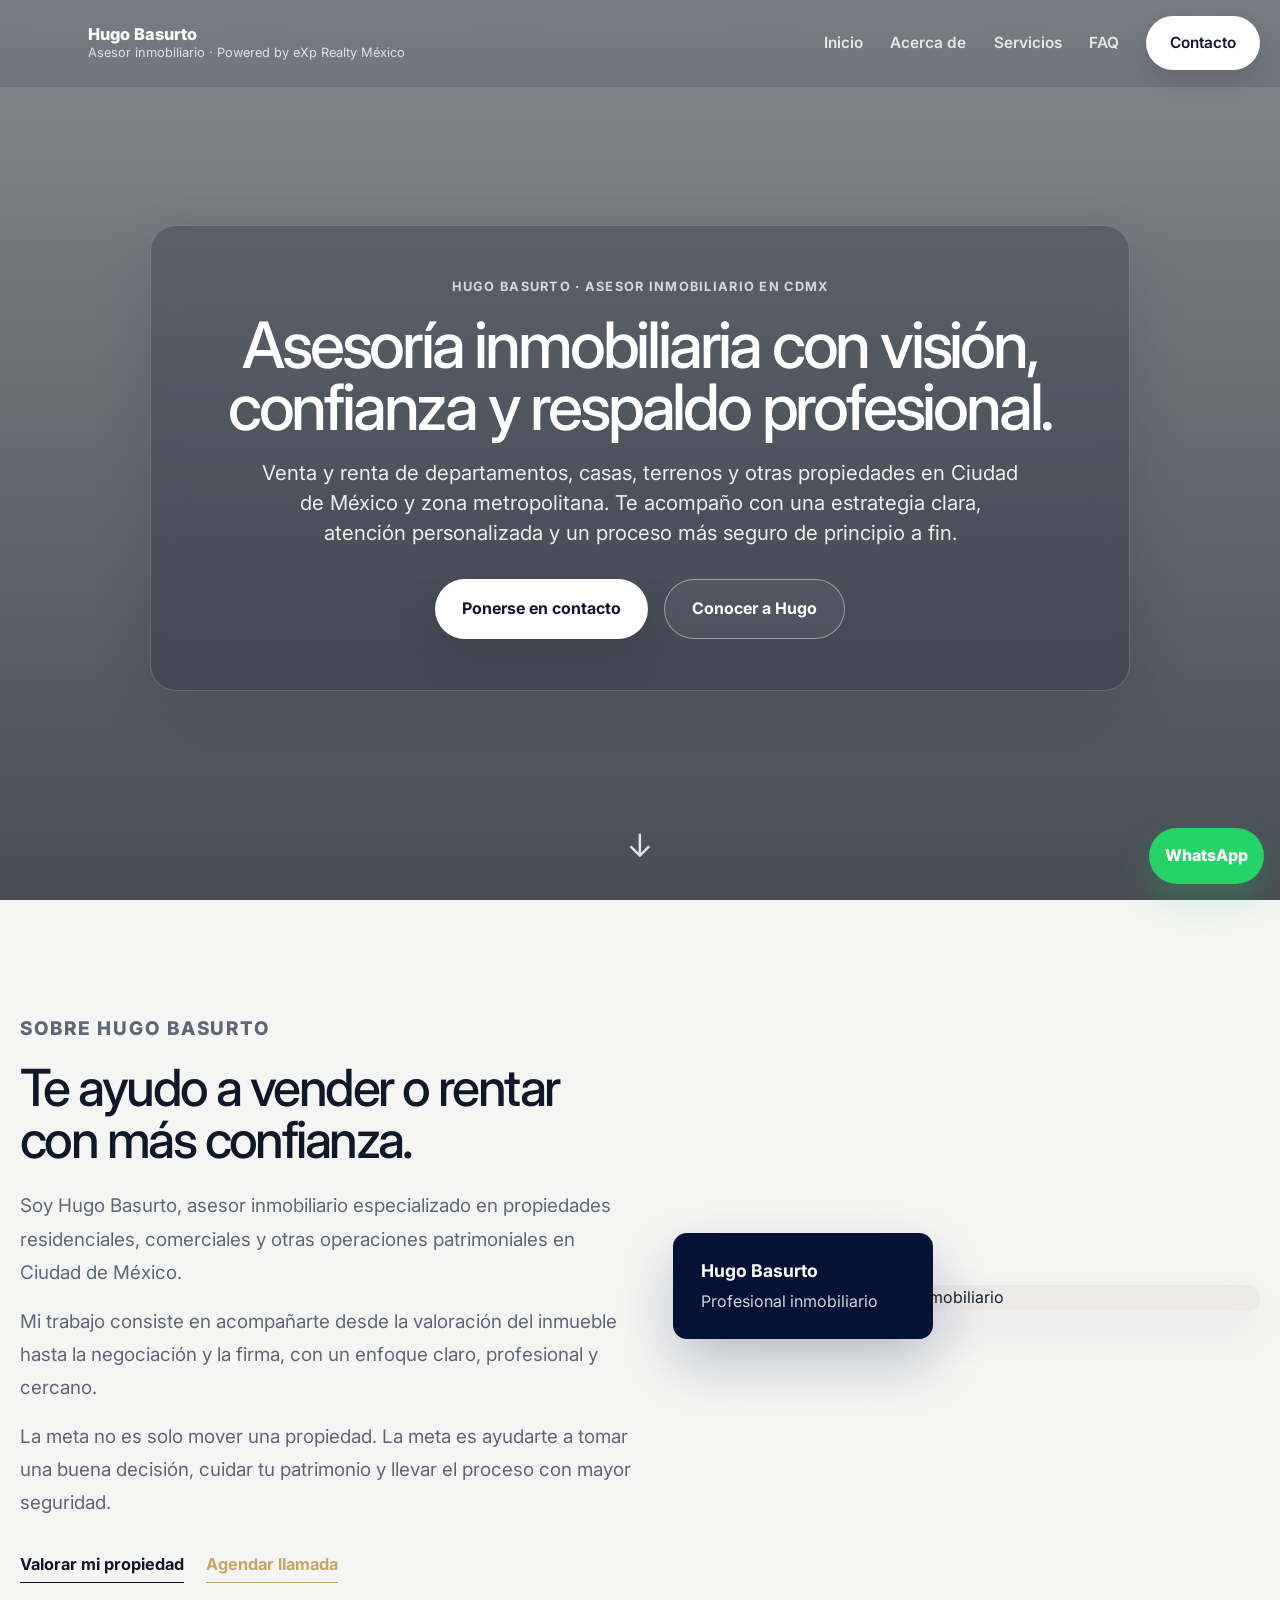
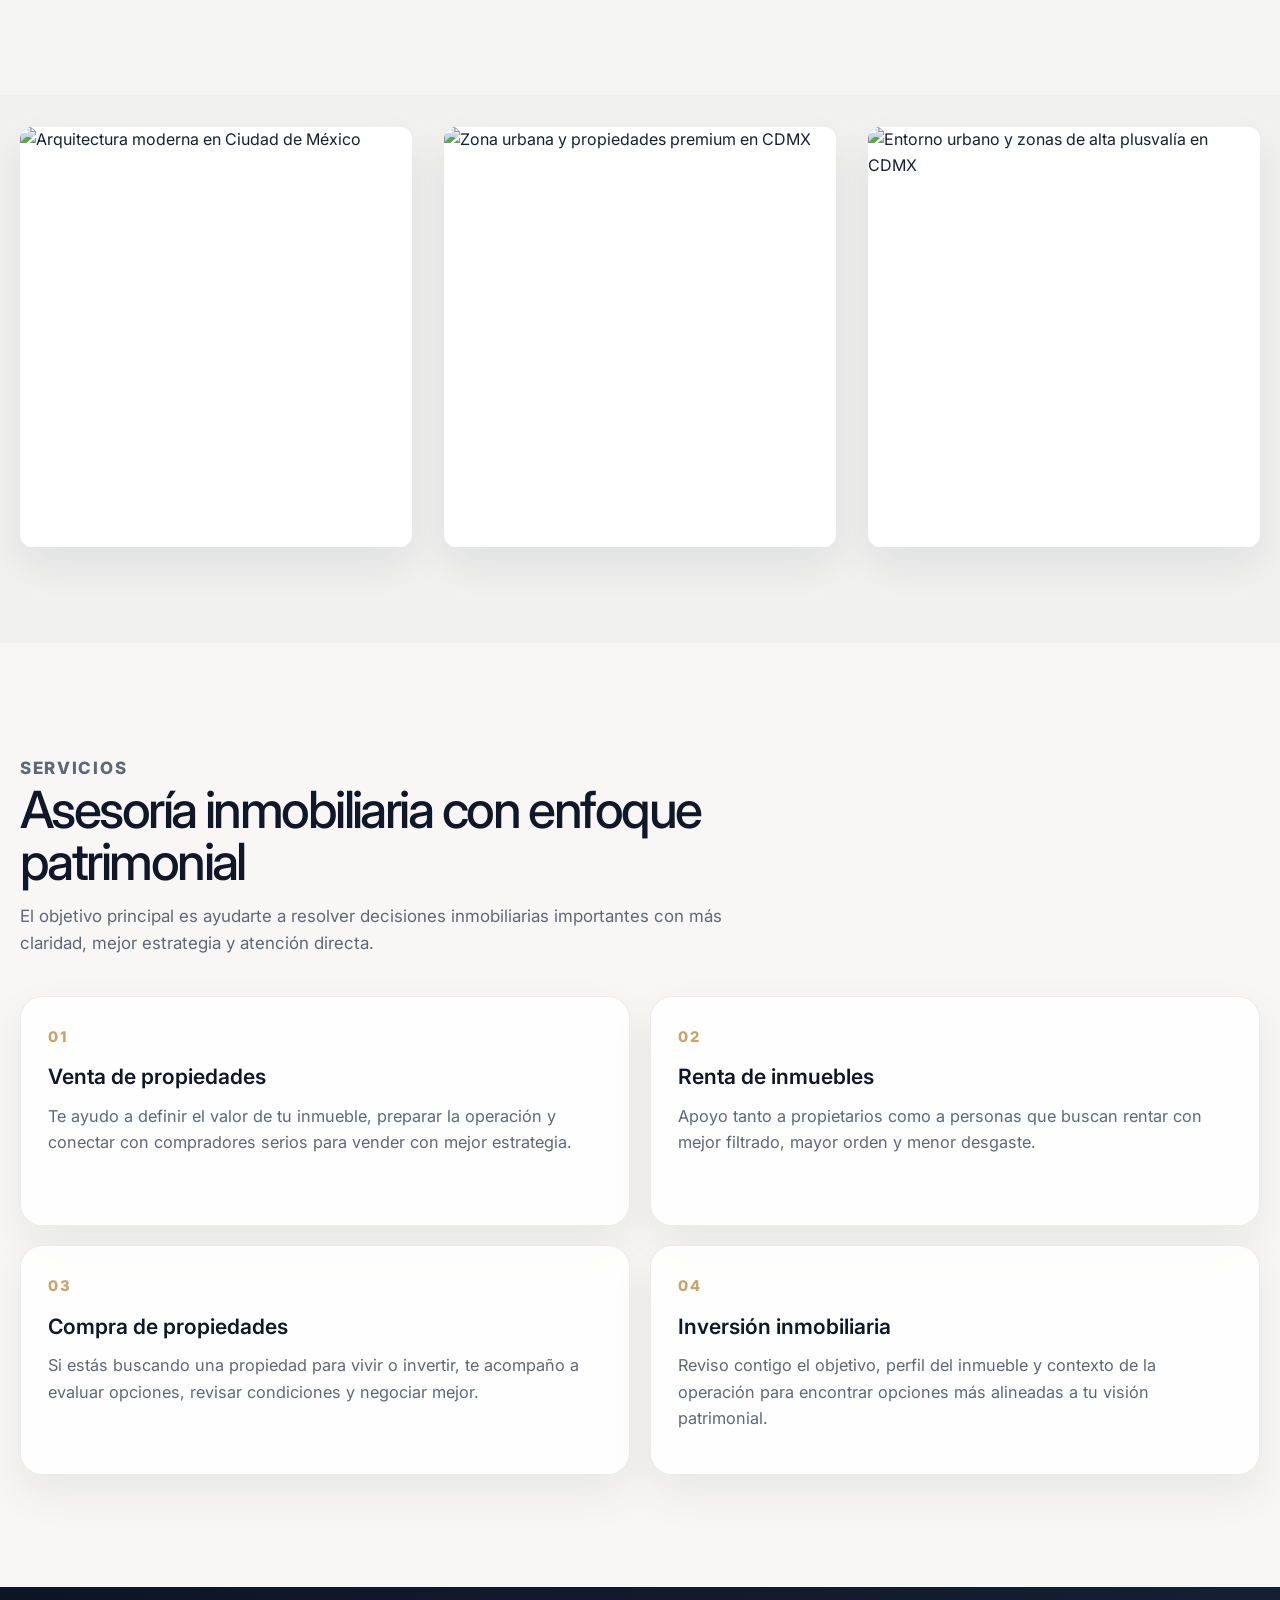
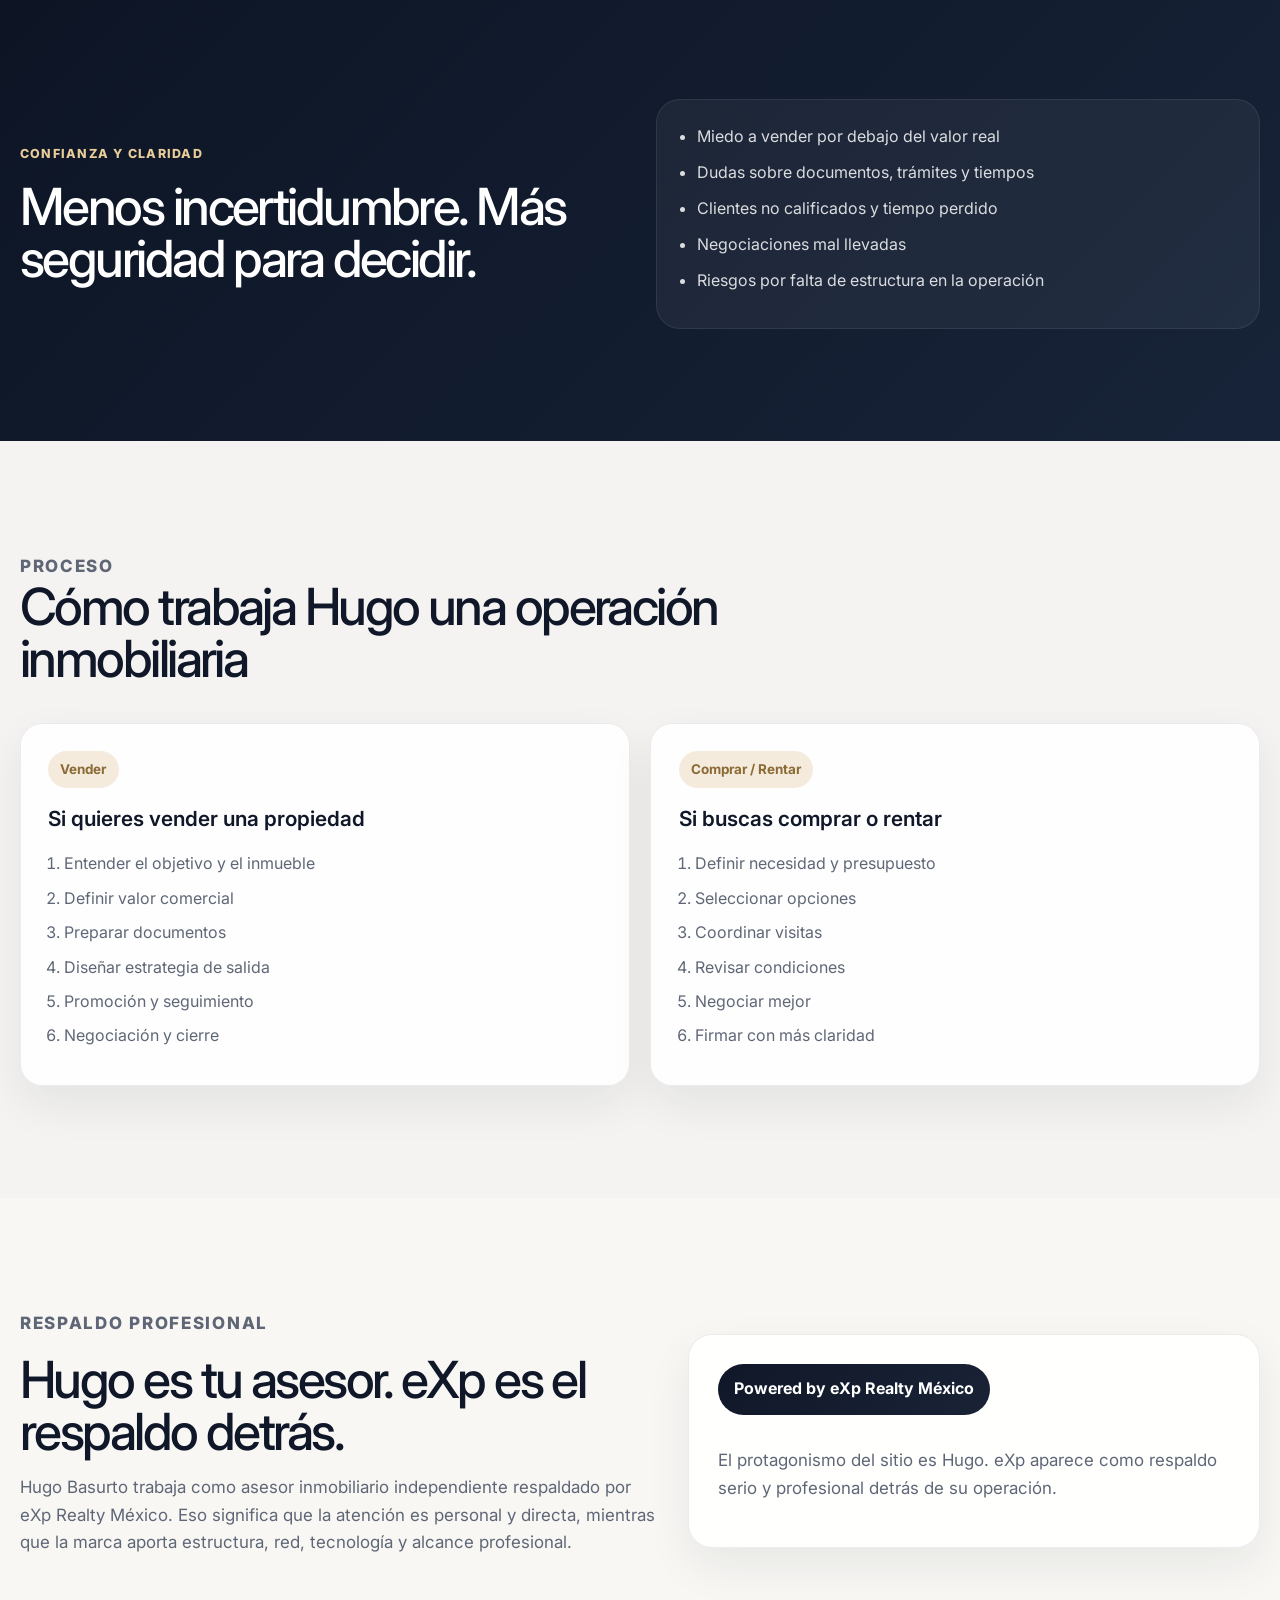
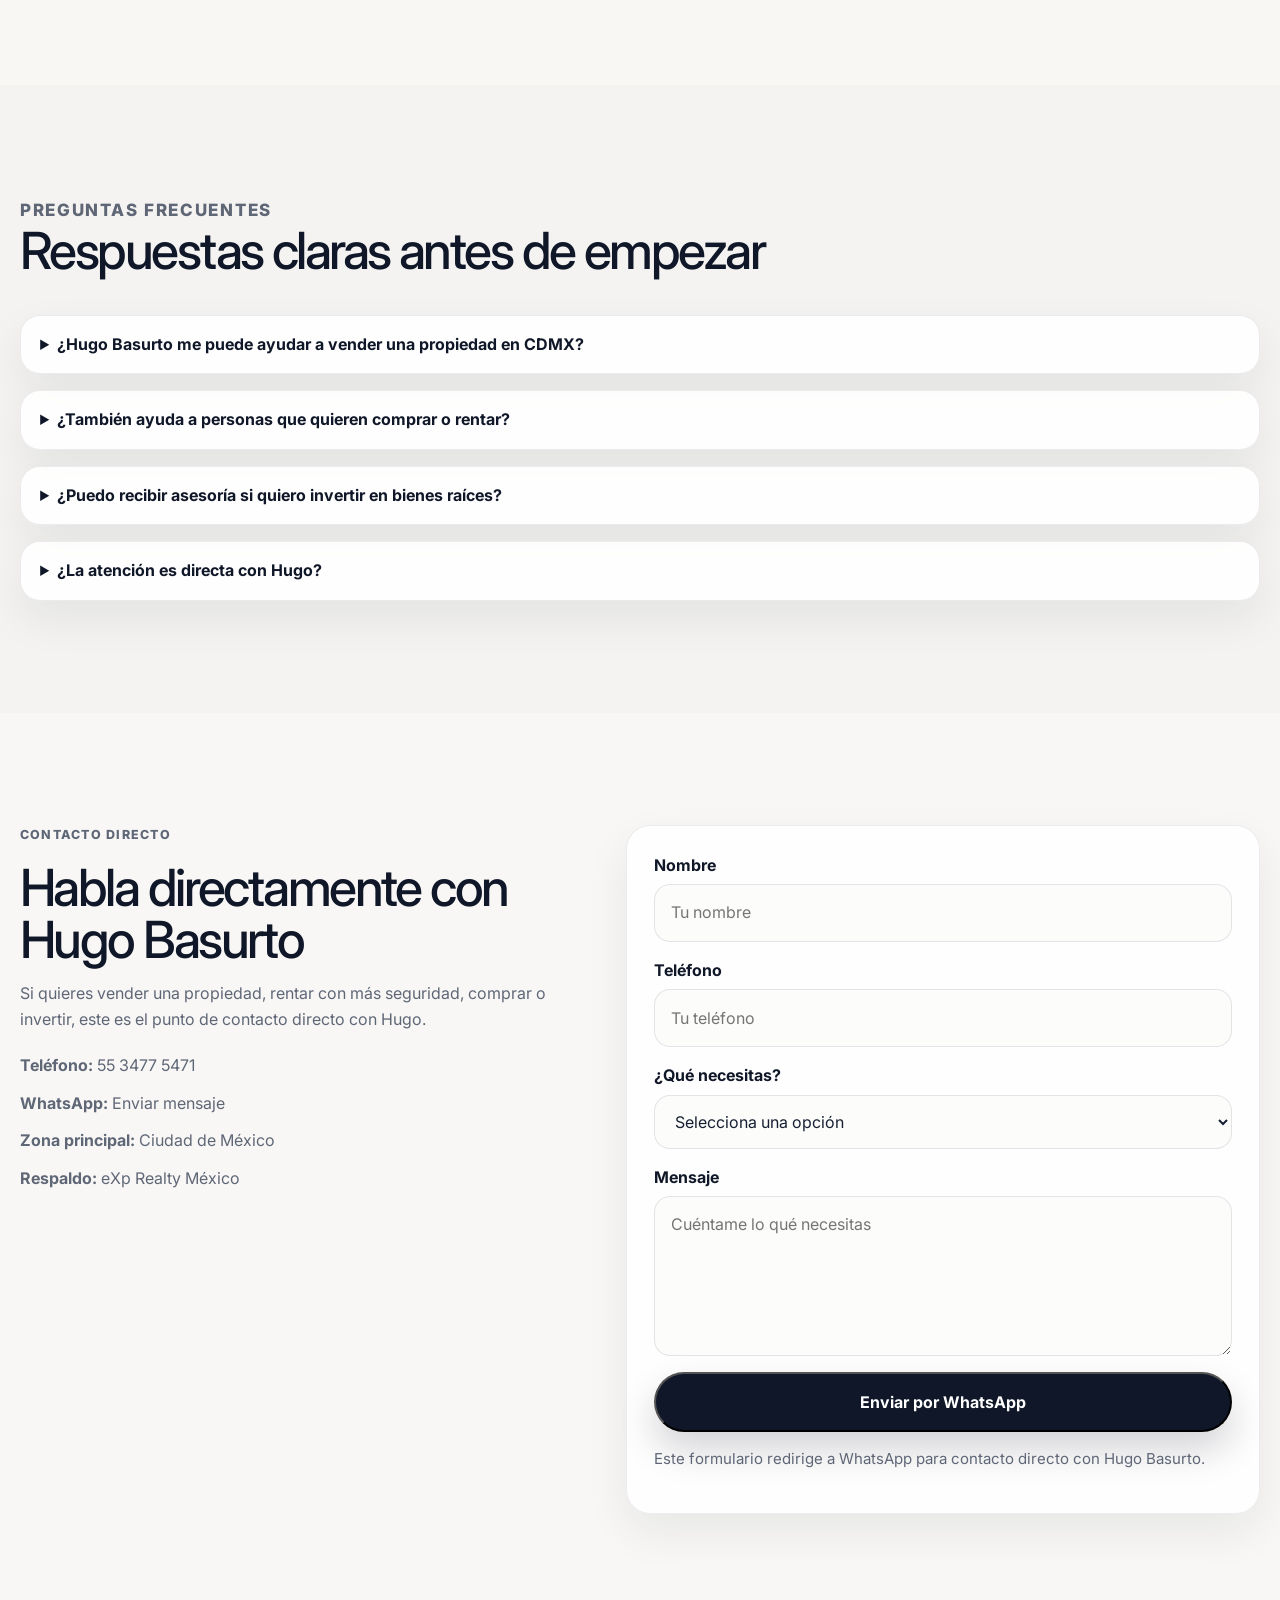
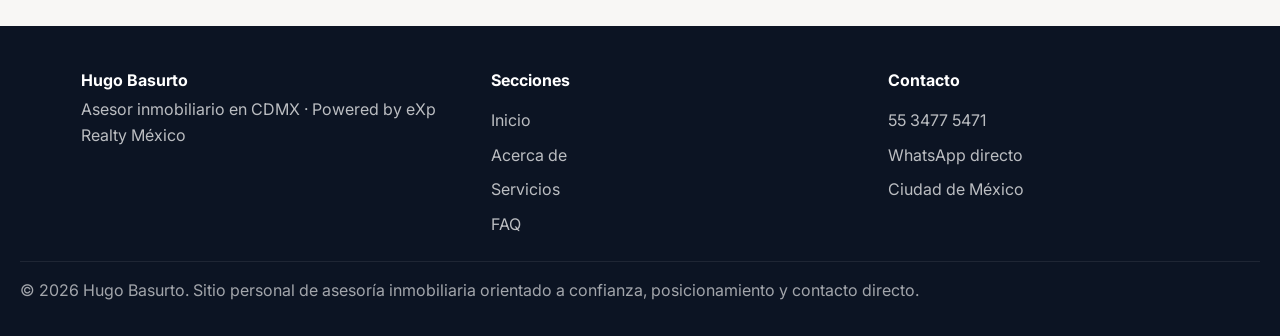
==== commit d679af8f: "chage styles" ====
--- a/index.html
+++ b/index.html
@@ -9,7 +9,7 @@
   <meta name="keywords" content="Hugo Basurto, asesor inmobiliario CDMX, compra de casas CDMX, venta de departamentos CDMX, renta de inmuebles CDMX, inversión inmobiliaria CDMX, eXp Realty México" />
   <meta name="author" content="Ricardo Kelebra" />
   <meta name="robots" content="index,follow,max-image-preview:large,max-snippet:-1,max-video-preview:-1" />
-  <meta name="theme-color" content="#0d1b2a" />
+  <meta name="theme-color" content="#0f1728" />
   <link rel="canonical" href="https://www.tudominio.com/" />
 
   <meta property="og:type" content="website" />
@@ -66,6 +66,35 @@
         },
         "telephone": "+52-55-3477-5471",
         "url": "https://www.tudominio.com/"
+      },
+      {
+        "@type": "FAQPage",
+        "mainEntity": [
+          {
+            "@type": "Question",
+            "name": "¿Hugo Basurto me puede ayudar a vender una propiedad en CDMX?",
+            "acceptedAnswer": {
+              "@type": "Answer",
+              "text": "Sí. Hugo acompaña el proceso de venta desde la valoración del inmueble, estrategia de precio y promoción, hasta la negociación y el cierre."
+            }
+          },
+          {
+            "@type": "Question",
+            "name": "¿También ayuda a personas que quieren comprar o rentar?",
+            "acceptedAnswer": {
+              "@type": "Answer",
+              "text": "Sí. Hugo apoya a quienes buscan comprar o rentar con mejor filtro, más claridad y un proceso más ordenado."
+            }
+          },
+          {
+            "@type": "Question",
+            "name": "¿Hugo trabaja solo o pertenece a una inmobiliaria?",
+            "acceptedAnswer": {
+              "@type": "Answer",
+              "text": "Hugo trabaja como asesor inmobiliario independiente respaldado por eXp Realty México."
+            }
+          }
+        ]
       }
     ]
   }
@@ -76,10 +105,12 @@
     WhatsApp
   </a>
 
-  <header class="site-header" id="inicio">
+  <header class="site-header">
     <div class="container nav-wrap">
       <a href="#inicio" class="brand">
-        <span class="brand-mark">HB</span>
+        <span class="brand-mark">
+          <img src="https://yo.expmexico.mx/images/exp-realty-logo.png" alt="">
+        </span>
         <span class="brand-text">
           <strong>Hugo Basurto</strong>
           <small>Asesor inmobiliario · Powered by eXp Realty México</small>
@@ -89,9 +120,9 @@
       <button class="nav-toggle" aria-label="Abrir menú" aria-expanded="false">☰</button>
 
       <nav class="site-nav">
-        <a href="#sobre-hugo">Sobre Hugo</a>
+        <a href="#inicio">Inicio</a>
+        <a href="#sobre-hugo">Acerca de</a>
         <a href="#servicios">Servicios</a>
-        <a href="#proceso">Proceso</a>
         <a href="#faq">FAQ</a>
         <a href="#contacto" class="btn btn-nav">Contacto</a>
       </nav>
@@ -99,119 +130,84 @@
   </header>
 
   <main>
-    <section class="hero">
-      <div class="container hero-grid">
-        <div class="hero-copy reveal">
-          <p class="eyebrow">Asesor inmobiliario en Ciudad de México</p>
-          <h1>Hola, soy Hugo Basurto y te ayudo a tomar mejores decisiones inmobiliarias.</h1>
-          <p class="hero-text">
-            Si quieres <strong>vender</strong>, <strong>comprar</strong>, <strong>rentar</strong> o
-            <strong>invertir</strong>, mi trabajo es acompañarte con claridad, estrategia y respaldo profesional
-            para que el proceso sea mucho más seguro y menos desgastante.
+    <section class="hero-luxury" id="inicio">
+      <div class="hero-overlay"></div>
+
+      <div class="container hero-luxury-content">
+        <div class="hero-glass-card reveal">
+          <p class="hero-kicker">Hugo Basurto · Asesor Inmobiliario en CDMX</p>
+          <h1>Asesoría inmobiliaria con visión, confianza y respaldo profesional.</h1>
+          <p class="hero-description">
+            Venta y renta de departamentos, casas, terrenos y otras propiedades en Ciudad de México y zona metropolitana.
+            Te acompaño con una estrategia clara, atención personalizada y un proceso más seguro de principio a fin.
           </p>
 
           <div class="hero-actions">
-            <a href="https://wa.me/525534775471?text=Hola%20Hugo,%20quiero%20asesor%C3%ADa%20inmobiliaria" target="_blank" rel="noopener" class="btn btn-primary">Hablar con Hugo</a>
-            <a href="#sobre-hugo" class="btn btn-secondary">Conocer más</a>
-          </div>
-
-          <div class="hero-trust">
-            <span>+10 años de experiencia</span>
-            <span>+50 operaciones cerradas</span>
-            <span>Residencial, comercial e industrial</span>
-          </div>
-        </div>
-
-        <div class="hero-visual reveal reveal-delay">
-          <div class="hero-photo-card">
-            <div class="hero-photo-wrap">
-              <!-- Reemplaza esta imagen por la foto real de Hugo -->
-              <img src="https://nhkxpqunzawllesgatth.supabase.co/storage/v1/object/public/agent-images/1761166561508-lw5z9te456.jpeg" alt="Hugo Basurto, asesor inmobiliario en Ciudad de México" class="hero-photo" />
-            </div>
-
-            <div class="hero-data-card">
-              <p class="mini-label">Perfil profesional</p>
-              <h2>Hugo Basurto</h2>
-              <p>Asesor inmobiliario independiente con respaldo de eXp Realty México.</p>
-
-              <div class="hero-mini-stats">
-                <article>
-                  <strong>10+</strong>
-                  <span>Años</span>
-                </article>
-                <article>
-                  <strong>50+</strong>
-                  <span>Operaciones</span>
-                </article>
-                <article>
-                  <strong>CDMX</strong>
-                  <span>Zona principal</span>
-                </article>
-              </div>
-            </div>
-          </div>
-        </div>
-      </div>
-    </section>
-
-    <section class="intro-strip">
-      <div class="container intro-strip-grid">
-        <article>
-          <strong>Atención directa</strong>
-          <span>Hablas con Hugo, no con una página genérica.</span>
-        </article>
-        <article>
-          <strong>Enfoque patrimonial</strong>
-          <span>Las decisiones se trabajan con visión de largo plazo.</span>
-        </article>
-        <article>
-          <strong>Respaldo profesional</strong>
-          <span>Operación respaldada por eXp Realty México.</span>
-        </article>
-      </div>
-    </section>
-
-    <section class="section about-section" id="sobre-hugo">
-      <div class="container about-grid">
-        <div class="about-copy reveal">
-          <p class="eyebrow">Sobre Hugo</p>
-          <h2>Una asesoría inmobiliaria más personal, clara y profesional.</h2>
-          <p>
-            Soy Hugo Basurto y llevo más de 10 años acompañando a personas, familias e inversionistas
-            en operaciones inmobiliarias residenciales, comerciales e industriales.
-          </p>
-          <p>
-            Mi forma de trabajar parte de algo muy simple: escuchar primero, entender el contexto,
-            leer bien el mercado y ayudarte a avanzar con una estrategia más clara.
-          </p>
-          <p>
-            Para mí, una operación inmobiliaria no es solo una transacción. Es una decisión importante
-            para tu patrimonio y debe manejarse con seriedad, orden y cercanía.
-          </p>
-        </div>
-
-        <div class="about-panel reveal reveal-delay">
-          <div class="about-quote">
-            <p>
-              “Mi objetivo no es solo ayudarte a cerrar una operación,
-              sino darte mayor claridad y confianza durante todo el proceso.”
-            </p>
-          </div>
-
-          <div class="about-list">
-            <div class="about-item">
-              <strong>Trato cercano</strong>
-              <span>Comunicación directa y acompañamiento real.</span>
-            </div>
-            <div class="about-item">
-              <strong>Experiencia real</strong>
-              <span>Más de una década dentro del sector inmobiliario.</span>
-            </div>
-            <div class="about-item">
-              <strong>Mejor estructura</strong>
-              <span>Más orden en precio, documentos, negociación y cierre.</span>
-            </div>
-          </div>
+            <a href="https://wa.me/525534775471?text=Hola%20Hugo,%20quiero%20ponerme%20en%20contacto" class="btn btn-light-solid" target="_blank" rel="noopener">
+              Ponerse en contacto
+            </a>
+            <a href="#sobre-hugo" class="btn btn-outline-light">
+              Conocer a Hugo
+            </a>
+          </div>
+        </div>
+      </div>
+
+      <a href="#sobre-hugo" class="hero-scroll-indicator" aria-label="Bajar">
+        ↓
+      </a>
+    </section>
+
+    <section class="section section-editorial" id="sobre-hugo">
+      <div class="container editorial-grid">
+        <div class="editorial-copy reveal">
+          <p class="section-mini-title">Sobre Hugo Basurto</p>
+          <h2>Te ayudo a vender o rentar con más confianza.</h2>
+          <p>
+            Soy Hugo Basurto, asesor inmobiliario especializado en propiedades residenciales, comerciales y otras operaciones patrimoniales en Ciudad de México.
+          </p>
+          <p>
+            Mi trabajo consiste en acompañarte desde la valoración del inmueble hasta la negociación y la firma, con un enfoque claro, profesional y cercano.
+          </p>
+          <p>
+            La meta no es solo mover una propiedad. La meta es ayudarte a tomar una buena decisión, cuidar tu patrimonio y llevar el proceso con mayor seguridad.
+          </p>
+
+          <div class="editorial-actions">
+            <a href="https://wa.me/525534775471?text=Hola%20Hugo,%20quiero%20valorar%20mi%20propiedad" class="link-action" target="_blank" rel="noopener">
+              Valorar mi propiedad
+            </a>
+            <a href="#contacto" class="link-action secondary">
+              Agendar llamada
+            </a>
+          </div>
+        </div>
+
+        <div class="editorial-photo-block reveal reveal-delay">
+          <div class="editorial-photo-frame">
+            <img src="https://nhkxpqunzawllesgatth.supabase.co/storage/v1/object/public/agent-images/1761166561508-lw5z9te456.jpeg" alt="Hugo Basurto, profesional inmobiliario" />
+          </div>
+
+          <div class="editorial-nameplate">
+            <strong>Hugo Basurto</strong>
+            <span>Profesional inmobiliario</span>
+          </div>
+        </div>
+      </div>
+    </section>
+
+    <section class="section section-visual-showcase">
+      <div class="container">
+        <div class="visual-grid">
+          <article class="visual-card reveal">
+            <img src="https://i1.wp.com/thehappening.com/wp-content/uploads/2016/07/soumaya.jpg?resize=620%2C420&ssl=1" alt="Arquitectura moderna en Ciudad de México" />
+          </article>
+          <article class="visual-card reveal reveal-delay">
+            <img src="https://puntodestino.com.mx/wp-content/uploads/2025/12/3-zonas-residenciales.jpg" alt="Zona urbana y propiedades premium en CDMX" />
+          </article>
+          <article class="visual-card reveal">
+            <img src="https://www.bloomberglinea.com/resizer/v2/4TM6ASG2B5BWLPKVGUOBLTJ3VE.jpg?auth=7e6206f1d9ac1438325366491b41c5120ca8ce67bef379c710e259e9634446fc&width=800&height=533&quality=80&smart=true" alt="Entorno urbano y zonas de alta plusvalía en CDMX" />
+          </article>
         </div>
       </div>
     </section>
@@ -219,10 +215,11 @@
     <section class="section services-section" id="servicios">
       <div class="container">
         <div class="section-heading reveal">
-          <p class="eyebrow">Servicios</p>
-          <h2>¿Cómo te puede ayudar Hugo Basurto?</h2>
-          <p>
-            El enfoque principal de esta página es ayudarte directamente en decisiones inmobiliarias importantes.
+          <p class="section-mini-title">Servicios</p>
+          <h2>Asesoría inmobiliaria con enfoque patrimonial</h2>
+          <p>
+            El objetivo principal es ayudarte a resolver decisiones inmobiliarias importantes con más claridad,
+            mejor estrategia y atención directa.
           </p>
         </div>
 
@@ -231,26 +228,23 @@
             <span class="service-number">01</span>
             <h3>Venta de propiedades</h3>
             <p>
-              Te ayudo a definir mejor el valor de tu inmueble, preparar la operación y conectar con compradores
-              serios para vender con más orden y mejor estrategia.
+              Te ayudo a definir el valor de tu inmueble, preparar la operación y conectar con compradores serios para vender con mejor estrategia.
             </p>
           </article>
 
           <article class="service-card reveal">
             <span class="service-number">02</span>
-            <h3>Compra de inmuebles</h3>
+            <h3>Renta de inmuebles</h3>
             <p>
-              Si estás buscando una propiedad para vivir o invertir, te acompaño a evaluar opciones,
-              revisar condiciones y tomar una mejor decisión.
+              Apoyo tanto a propietarios como a personas que buscan rentar con mejor filtrado, mayor orden y menor desgaste.
             </p>
           </article>
 
           <article class="service-card reveal">
             <span class="service-number">03</span>
-            <h3>Renta de inmuebles</h3>
+            <h3>Compra de propiedades</h3>
             <p>
-              Apoyo tanto a propietarios como a personas que buscan rentar con mejor filtrado,
-              más claridad y menor desgaste.
+              Si estás buscando una propiedad para vivir o invertir, te acompaño a evaluar opciones, revisar condiciones y negociar mejor.
             </p>
           </article>
 
@@ -258,8 +252,7 @@
             <span class="service-number">04</span>
             <h3>Inversión inmobiliaria</h3>
             <p>
-              Si quieres invertir, te ayudo a revisar el objetivo, el perfil del inmueble y el contexto
-              de la operación para encontrar opciones más alineadas a tu visión patrimonial.
+              Reviso contigo el objetivo, perfil del inmueble y contexto de la operación para encontrar opciones más alineadas a tu visión patrimonial.
             </p>
           </article>
         </div>
@@ -269,26 +262,26 @@
     <section class="section dark-band">
       <div class="container dark-band-grid">
         <div class="reveal">
-          <p class="eyebrow light">¿Qué problema resuelve Hugo?</p>
-          <h2>Menos incertidumbre. Más claridad para actuar.</h2>
+          <p class="section-mini-title light">Confianza y claridad</p>
+          <h2>Menos incertidumbre. Más seguridad para decidir.</h2>
         </div>
 
         <div class="dark-list reveal reveal-delay">
           <ul>
-            <li>Miedo a pagar de más o vender por debajo del valor real</li>
-            <li>Desorden en documentos y procesos</li>
+            <li>Miedo a vender por debajo del valor real</li>
+            <li>Dudas sobre documentos, trámites y tiempos</li>
             <li>Clientes no calificados y tiempo perdido</li>
             <li>Negociaciones mal llevadas</li>
-            <li>Riesgos por falta de estructura</li>
+            <li>Riesgos por falta de estructura en la operación</li>
           </ul>
         </div>
       </div>
     </section>
 
-    <section class="section process-section" id="proceso">
+    <section class="section process-section">
       <div class="container">
         <div class="section-heading reveal">
-          <p class="eyebrow">Proceso</p>
+          <p class="section-mini-title">Proceso</p>
           <h2>Cómo trabaja Hugo una operación inmobiliaria</h2>
         </div>
 
@@ -315,39 +308,8 @@
               <li>Coordinar visitas</li>
               <li>Revisar condiciones</li>
               <li>Negociar mejor</li>
-              <li>Firmar con mayor claridad</li>
+              <li>Firmar con más claridad</li>
             </ol>
-          </article>
-        </div>
-      </div>
-    </section>
-
-    <section class="section trust-section">
-      <div class="container">
-        <div class="section-heading reveal">
-          <p class="eyebrow">Confianza</p>
-          <h2>¿Por qué trabajar con Hugo Basurto?</h2>
-        </div>
-
-        <div class="trust-cards">
-          <article class="trust-card reveal">
-            <h3>Trato humano</h3>
-            <p>La atención es cercana, directa y enfocada en entender bien tu situación antes de proponer.</p>
-          </article>
-
-          <article class="trust-card reveal">
-            <h3>Lectura del mercado</h3>
-            <p>No se trata de improvisar, sino de tomar decisiones con mejor fundamento comercial.</p>
-          </article>
-
-          <article class="trust-card reveal">
-            <h3>Prevención de riesgos</h3>
-            <p>Más orden en documentos, negociación y proceso para evitar errores costosos.</p>
-          </article>
-
-          <article class="trust-card reveal">
-            <h3>Visión patrimonial</h3>
-            <p>Cada operación se entiende como una decisión importante para tu patrimonio.</p>
           </article>
         </div>
       </div>
@@ -356,7 +318,7 @@
     <section class="section exp-section">
       <div class="container exp-grid">
         <div class="reveal">
-          <p class="eyebrow">Respaldo profesional</p>
+          <p class="section-mini-title">Respaldo profesional</p>
           <h2>Hugo es tu asesor. eXp es el respaldo detrás.</h2>
           <p>
             Hugo Basurto trabaja como asesor inmobiliario independiente respaldado por eXp Realty México.
@@ -377,14 +339,14 @@
     <section class="section faq-section" id="faq">
       <div class="container">
         <div class="section-heading reveal">
-          <p class="eyebrow">Preguntas frecuentes</p>
-          <h2>Respuestas antes de empezar</h2>
+          <p class="section-mini-title">Preguntas frecuentes</p>
+          <h2>Respuestas claras antes de empezar</h2>
         </div>
 
         <div class="faq-list reveal">
           <details class="faq-item">
             <summary>¿Hugo Basurto me puede ayudar a vender una propiedad en CDMX?</summary>
-            <p>Sí. El acompañamiento contempla valoración, estrategia de precio, promoción, negociación y apoyo hasta el cierre.</p>
+            <p>Sí. Hugo acompaña el proceso desde la valoración, estrategia de precio, promoción, negociación y cierre.</p>
           </details>
 
           <details class="faq-item">
@@ -399,7 +361,7 @@
 
           <details class="faq-item">
             <summary>¿La atención es directa con Hugo?</summary>
-            <p>Sí. El objetivo de esta página es que el contacto sea personal, claro y directo con él.</p>
+            <p>Sí. El enfoque de esta página es que el contacto sea personal, claro y directo con él.</p>
           </details>
         </div>
       </div>
@@ -408,10 +370,10 @@
     <section class="section contact-section" id="contacto">
       <div class="container contact-grid">
         <div class="contact-copy reveal">
-          <p class="eyebrow">Contacto directo</p>
+          <p class="section-mini-title">Contacto directo</p>
           <h2>Habla directamente con Hugo Basurto</h2>
           <p>
-            Si quieres vender una propiedad, comprar con más seguridad, rentar o invertir,
+            Si quieres vender una propiedad, rentar con más seguridad, comprar o invertir,
             este es el punto de contacto directo con Hugo.
           </p>
 
@@ -439,8 +401,8 @@
             <select id="servicio" name="servicio" required>
               <option value="">Selecciona una opción</option>
               <option>Quiero vender una propiedad</option>
+              <option>Quiero rentar una propiedad</option>
               <option>Quiero comprar una propiedad</option>
-              <option>Quiero rentar</option>
               <option>Quiero invertir en bienes raíces</option>
               <option>Quiero hablar con Hugo</option>
             </select>
@@ -448,7 +410,7 @@
 
           <div class="form-row">
             <label for="mensaje">Mensaje</label>
-            <textarea id="mensaje" name="mensaje" rows="5" placeholder="Cuéntale a Hugo qué necesitas"></textarea>
+            <textarea id="mensaje" name="mensaje" rows="5" placeholder="Cuéntame lo qué necesitas"></textarea>
           </div>
 
           <button type="submit" class="btn btn-primary btn-full">Enviar por WhatsApp</button>
@@ -462,7 +424,9 @@
     <div class="container footer-grid">
       <div>
         <div class="footer-brand">
-          <span class="footer-badge">HB</span>
+          <span class="brand-mark">
+            <img src="https://yo.expmexico.mx/images/exp-realty-logo.png" alt="">
+          </span>
           <div>
             <strong>Hugo Basurto</strong>
             <p>Asesor inmobiliario en CDMX · Powered by eXp Realty México</p>
@@ -472,9 +436,9 @@
 
       <div class="footer-column">
         <h3>Secciones</h3>
-        <a href="#sobre-hugo">Sobre Hugo</a>
+        <a href="#inicio">Inicio</a>
+        <a href="#sobre-hugo">Acerca de</a>
         <a href="#servicios">Servicios</a>
-        <a href="#proceso">Proceso</a>
         <a href="#faq">FAQ</a>
       </div>
 
@@ -487,7 +451,7 @@
     </div>
 
     <div class="container footer-bottom">
-      <p>© 2026 Hugo Basurto. Sitio personal de asesoría inmobiliaria orientado a posicionamiento, confianza y contacto directo.</p>
+      <p>© 2026 Hugo Basurto. Sitio personal de asesoría inmobiliaria orientado a confianza, posicionamiento y contacto directo.</p>
     </div>
   </footer>
 
--- a/styles.css
+++ b/styles.css
@@ -1,17 +1,21 @@
 :root {
-  --primary: #0d1b2a;
-  --primary-soft: #1b263b;
-  --accent: #c6a15b;
-  --accent-soft: #f5ecde;
-  --text: #1f2937;
-  --muted: #6b7280;
-  --bg: #f8fafc;
+  --navy: #0f1728;
+  --navy-soft: #1a2336;
+  --gold: #c7a56a;
+  --gold-soft: #f4ebdd;
+  --ivory: #f7f6f3;
+  --stone: #ebe8e3;
+  --bg: #f3f3f2;
   --white: #ffffff;
-  --border: #e5e7eb;
-  --shadow: 0 20px 50px rgba(13, 27, 42, 0.08);
-  --radius: 24px;
-  --radius-sm: 18px;
-  --max: 1180px;
+  --text: #172033;
+  --muted: #5f6777;
+  --border: rgba(15, 23, 40, 0.08);
+  --shadow-soft: 0 18px 45px rgba(15, 23, 40, 0.07);
+  --shadow-card: 0 24px 60px rgba(15, 23, 40, 0.14);
+  --radius-xl: 28px;
+  --radius-lg: 20px;
+  --radius-md: 14px;
+  --container: 1240px;
 }
 
 * {
@@ -24,9 +28,9 @@
 
 body {
   margin: 0;
-  font-family: 'Inter', sans-serif;
+  font-family: "Inter", sans-serif;
+  background: var(--bg);
   color: var(--text);
-  background: var(--white);
   line-height: 1.6;
   overflow-x: hidden;
 }
@@ -37,67 +41,111 @@
 }
 
 a {
+  color: inherit;
   text-decoration: none;
-  color: inherit;
+}
+
+button,
+input,
+select,
+textarea {
+  font: inherit;
 }
 
 .container {
-  width: min(var(--max), calc(100% - 2rem));
+  width: min(var(--container), calc(100% - 2rem));
   margin: 0 auto;
 }
 
-/* HEADER */
-
+/* =========================
+   HEADER
+========================= */
 .site-header {
-  position: sticky;
+  position: fixed;
   top: 0;
+  left: 0;
+  width: 100%;
   z-index: 1000;
-  background: rgba(255, 255, 255, 0.94);
+  background: rgba(15, 23, 40, 0.12);
   backdrop-filter: blur(14px);
-  border-bottom: 1px solid rgba(13, 27, 42, 0.06);
+  -webkit-backdrop-filter: blur(14px);
+  transition: background 0.35s ease, box-shadow 0.35s ease, border-color 0.35s ease, transform 0.35s ease;
+  border-bottom: 1px solid transparent;
+}
+
+.site-header.scrolled {
+  background: rgba(12, 20, 35, 0.78);
+  border-bottom: 1px solid rgba(255, 255, 255, 0.08);
+  box-shadow: 0 18px 40px rgba(0, 0, 0, 0.16);
 }
 
 .nav-wrap {
+  min-height: 86px;
   display: flex;
   align-items: center;
   justify-content: space-between;
-  height: 84px;
   gap: 1rem;
 }
 
 .brand {
   display: flex;
   align-items: center;
-  gap: 0.95rem;
+  gap: 0.9rem;
   flex-shrink: 0;
 }
 
 .brand-mark {
   width: 54px;
   height: 54px;
-  border-radius: 18px;
   display: grid;
   place-items: center;
-  background: linear-gradient(135deg, var(--primary), var(--primary-soft));
   color: var(--white);
   font-weight: 800;
-  box-shadow: 0 12px 24px rgba(13, 27, 42, 0.14);
+  letter-spacing: 0.03em;
 }
 
 .brand-text {
   display: flex;
   flex-direction: column;
-  line-height: 1.1;
+  line-height: 1.08;
 }
 
 .brand-text strong {
-  font-size: 1rem;
+  color: var(--white);
+  font-size: 1.02rem;
+  font-weight: 800;
 }
 
 .brand-text small {
-  color: var(--muted);
+  color: rgba(255, 255, 255, 0.78);
   font-size: 0.8rem;
   margin-top: 0.18rem;
+}
+.brand {
+  display: flex;
+  align-items: center;
+  gap: 0.9rem;
+  flex-shrink: 0;
+  transition: transform 0.25s ease;
+}
+
+.brand:hover {
+  transform: translateY(-1px);
+}
+
+.brand-mark {
+  width: 54px;
+  height: 54px;
+  display: grid;
+  place-items: center;
+  color: var(--white);
+  font-weight: 800;
+  letter-spacing: 0.03em;
+  transition: transform 0.28s ease, background 0.28s ease, border-color 0.28s ease;
+}
+
+.brand:hover .brand-mark {
+  transform: rotate(-4deg) scale(1.04);
 }
 
 .site-nav {
@@ -105,328 +153,366 @@
   align-items: center;
   gap: 1.7rem;
 }
-
 .site-nav a {
-  color: var(--primary);
-  font-weight: 700;
-  font-size: 0.98rem;
+  position: relative;
+  color: var(--white);
+  font-weight: 600;
+  font-size: 0.96rem;
+  transition: color 0.25s ease, opacity 0.25s ease, transform 0.25s ease;
+}
+
+.site-nav a:not(.btn-nav)::after {
+  content: "";
+  position: absolute;
+  left: 0;
+  bottom: -0.42rem;
+  width: 0;
+  height: 1px;
+  background: rgba(255, 255, 255, 0.9);
+  transition: width 0.28s ease;
+}
+
+.site-nav a:hover {
+  opacity: 1;
+  transform: translateY(-1px);
+}
+
+.site-nav a:not(.btn-nav):hover::after {
+  width: 100%;
 }
 
 .nav-toggle {
   display: none;
   border: 0;
   background: transparent;
-  font-size: 1.6rem;
-  color: var(--primary);
+  color: var(--white);
+  font-size: 1.7rem;
   cursor: pointer;
 }
 
 .btn {
   display: inline-flex;
+  align-items: center;
   justify-content: center;
-  align-items: center;
   border-radius: 999px;
-  padding: 0.95rem 1.35rem;
   font-weight: 700;
-  transition: transform 0.2s ease, box-shadow 0.2s ease, opacity 0.2s ease;
+  transition: transform 0.22s ease, box-shadow 0.22s ease, background 0.22s ease, color 0.22s ease;
 }
 
 .btn:hover {
   transform: translateY(-2px);
 }
+.btn-nav {
+  background: var(--white);
+  color: var(--navy) !important;
+  padding: 0.95rem 1.5rem;
+  box-shadow: 0 14px 28px rgba(0, 0, 0, 0.12);
+  transition: transform 0.25s ease, box-shadow 0.25s ease, background 0.25s ease;
+}
+
+.btn-nav:hover {
+  transform: translateY(-2px) scale(1.02);
+  box-shadow: 0 18px 34px rgba(0, 0, 0, 0.16);
+  background: #f7f7f7;
+}
 
 .btn-primary {
-  background: linear-gradient(135deg, var(--primary), var(--primary-soft));
-  color: var(--white);
-  box-shadow: 0 18px 40px rgba(13, 27, 42, 0.18);
-}
-
-.btn-secondary {
-  background: var(--white);
-  color: var(--primary);
-  border: 1px solid var(--border);
-}
-
-.btn-nav {
-  background: var(--primary);
-  color: var(--white) !important;
-  padding: 0.9rem 1.3rem;
+  background: var(--navy);
+  color: var(--white);
+  padding: 0.95rem 1.5rem;
+  box-shadow: 0 18px 36px rgba(15, 23, 40, 0.18);
 }
 
 .btn-full {
   width: 100%;
 }
 
-/* HERO */
-
-.hero {
-  padding: 4.5rem 0 3rem;
+/* =========================
+   HERO PREMIUM
+========================= */
+
+.hero-luxury {
+  position: relative;
+  min-height: 100vh;
+  display: flex;
+  align-items: center;
   background:
-    radial-gradient(circle at top right, rgba(198, 161, 91, 0.14), transparent 22%),
-    linear-gradient(180deg, #f9fbfd 0%, #ffffff 100%);
-}
-
-.hero-grid {
+    linear-gradient(rgba(10, 16, 28, 0.34), rgba(10, 16, 28, 0.52)),
+    url("https://www.construyehogar.com/wp-content/uploads/2016/01/Casa-moderna-un-piso.jpg") center center / cover no-repeat;
+  overflow: hidden;
+}
+
+.hero-overlay {
+  position: absolute;
+  inset: 0;
+  background:
+    linear-gradient(180deg, rgba(10, 16, 28, 0.18) 0%, rgba(10, 16, 28, 0.44) 100%);
+}
+
+.hero-luxury-content {
+  position: relative;
+  z-index: 2;
+  display: flex;
+  justify-content: center;
+  padding-top: 5rem;
+  padding-bottom: 4rem;
+}
+
+.hero-glass-card {
+  width: 100%;
+  max-width: 980px;
+  padding: 3.2rem 3rem;
+  border-radius: 26px;
+  background: rgba(19, 27, 43, 0.26);
+  backdrop-filter: blur(18px);
+  -webkit-backdrop-filter: blur(18px);
+  border: 1px solid rgba(255, 255, 255, 0.18);
+  box-shadow: var(--shadow-card);
+  text-align: center;
+}
+
+.hero-kicker {
+  margin: 0 0 1rem;
+  color: rgba(255, 255, 255, 0.76);
+  text-transform: uppercase;
+  letter-spacing: 0.1em;
+  font-size: 0.8rem;
+  font-weight: 700;
+}
+
+.hero-luxury h1 {
+  margin: 0 0 1.2rem;
+  color: var(--white);
+  font-size: clamp(2.8rem, 5vw, 5.1rem);
+  line-height: 0.98;
+  font-weight: 500;
+  letter-spacing: -0.05em;
+}
+
+.hero-description {
+  max-width: 760px;
+  margin: 0 auto;
+  color: rgba(255, 255, 255, 0.9);
+  font-size: 1.28rem;
+  line-height: 1.45;
+}
+
+.hero-actions {
+  margin-top: 2rem;
+  display: flex;
+  justify-content: center;
+  gap: 1rem;
+  flex-wrap: wrap;
+}
+
+.btn-light-solid {
+  background: var(--white);
+  color: var(--navy);
+  border-radius: 999px;
+  padding: 1rem 1.7rem;
+  font-weight: 700;
+  box-shadow: 0 18px 40px rgba(0, 0, 0, 0.14);
+}
+
+.btn-outline-light {
+  border: 1px solid rgba(255, 255, 255, 0.42);
+  color: var(--white);
+  border-radius: 999px;
+  padding: 1rem 1.7rem;
+  font-weight: 700;
+  background: rgba(255, 255, 255, 0.05);
+}
+
+.hero-scroll-indicator {
+  position: absolute;
+  left: 50%;
+  bottom: 1.8rem;
+  transform: translateX(-50%);
+  z-index: 2;
+  color: var(--white);
+  font-size: 2rem;
+  opacity: 0.85;
+}
+
+/* =========================
+   GENERALES
+========================= */
+
+.section {
+  padding: 7rem 0;
+}
+
+.section-heading {
+  max-width: 760px;
+  margin-bottom: 2.4rem;
+}
+
+.section-heading h2 {
+  margin: 0 0 1rem;
+  font-size: clamp(2rem, 4vw, 4rem);
+  line-height: 1.02;
+  letter-spacing: -0.05em;
+  font-weight: 500;
+  color: var(--navy);
+}
+
+.section-heading p {
+  margin: 0;
+  color: var(--muted);
+  font-size: 1.06rem;
+}
+
+.section-mini-title {
+  margin: 0 0 1rem;
+  color: var(--gold);
+  font-weight: 800;
+  text-transform: uppercase;
+  letter-spacing: 0.1em;
+  font-size: 0.78rem;
+}
+
+.section-mini-title.light {
+  color: #e9cd98;
+}
+
+/* =========================
+   EDITORIAL / SOBRE HUGO
+========================= */
+
+.section-editorial {
+  background: #f5f5f4;
+}
+
+.editorial-grid {
   display: grid;
   grid-template-columns: 1.05fr 0.95fr;
-  gap: 2.5rem;
+  gap: 4rem;
   align-items: center;
 }
 
-.eyebrow {
-  display: inline-block;
-  margin: 0 0 0.85rem;
-  color: var(--accent);
-  text-transform: uppercase;
-  letter-spacing: 0.1em;
-  font-weight: 800;
-  font-size: 0.76rem;
-}
-
-.eyebrow.light {
-  color: #f0d39d;
-}
-
-h1, h2, h3 {
-  line-height: 1.12;
+.editorial-copy h2 {
+  margin: 0 0 1.5rem;
+  font-size: clamp(2.2rem, 4vw, 4.3rem);
+  line-height: 1.02;
+  letter-spacing: -0.05em;
+  font-weight: 500;
+  color: var(--navy);
+}
+
+.editorial-copy p {
   margin: 0 0 1rem;
-}
-
-h1 {
-  font-size: clamp(2.5rem, 5vw, 4.8rem);
-  max-width: 12ch;
-}
-
-h2 {
-  font-size: clamp(1.8rem, 3vw, 3rem);
-}
-
-h3 {
-  font-size: 1.2rem;
-}
-
-.hero-text,
-.section-heading p,
-.about-copy p,
-.service-card p,
-.process-card p,
-.trust-card p,
-.exp-grid p,
-.contact-copy p,
-.form-note,
-.footer-column span,
-.footer-column p,
-.footer-bottom p,
-.faq-item p {
+  max-width: 720px;
   color: var(--muted);
-}
-
-.hero-actions {
+  font-size: 1.18rem;
+  line-height: 1.75;
+}
+
+.editorial-actions {
+  margin-top: 2rem;
   display: flex;
-  gap: 1rem;
+  gap: 1.4rem;
   flex-wrap: wrap;
-  margin: 1.6rem 0;
-}
-
-.hero-trust {
-  display: flex;
-  flex-wrap: wrap;
-  gap: 0.7rem;
-}
-
-.hero-trust span {
-  padding: 0.75rem 1rem;
-  border-radius: 999px;
-  background: var(--white);
-  border: 1px solid var(--border);
-  font-weight: 600;
-  color: var(--primary);
-  box-shadow: 0 8px 24px rgba(13, 27, 42, 0.04);
-}
-
-.hero-visual {
+}
+
+.link-action {
+  color: var(--navy);
+  font-weight: 700;
+  font-size: 1.02rem;
   position: relative;
 }
 
-.hero-photo-card {
+.link-action::after {
+  content: "";
+  display: block;
+  width: 100%;
+  height: 1px;
+  background: var(--navy);
+  margin-top: 0.35rem;
+}
+
+.link-action.secondary {
+  color: var(--gold);
+}
+
+.link-action.secondary::after {
+  background: var(--gold);
+}
+
+.editorial-photo-block {
   position: relative;
-  padding: 1rem;
-}
-
-.hero-photo-wrap {
-  position: relative;
-  border-radius: 32px;
+}
+
+.editorial-photo-frame {
+  border-radius: 12px;
   overflow: hidden;
-  background: linear-gradient(135deg, #e9edf2, #f7f9fc);
-  box-shadow: var(--shadow);
-  min-height: 580px;
-}
-
-.hero-photo {
+  background: #eceae8;
+  box-shadow: var(--shadow-soft);
+}
+
+.editorial-photo-frame img {
   width: 100%;
   height: 100%;
   object-fit: cover;
-  min-height: 580px;
-}
-
-.hero-data-card {
+}
+
+.editorial-nameplate {
   position: absolute;
-  left: -10px;
-  right: 40px;
-  bottom: -18px;
-  background: rgba(255, 255, 255, 0.96);
-  backdrop-filter: blur(10px);
-  border: 1px solid rgba(255,255,255,0.7);
-  border-radius: 24px;
-  padding: 1.4rem;
-  box-shadow: 0 20px 45px rgba(13, 27, 42, 0.12);
-}
-
-.mini-label {
-  margin: 0 0 0.45rem;
-  color: var(--accent);
-  font-weight: 800;
-  text-transform: uppercase;
-  letter-spacing: 0.08em;
-  font-size: 0.72rem;
-}
-
-.hero-mini-stats {
+  left: -28px;
+  bottom: -28px;
+  min-width: 260px;
+  background: #061136;
+  color: var(--white);
+  border-radius: 14px;
+  padding: 1.5rem 1.7rem;
+  box-shadow: 0 24px 55px rgba(6, 17, 54, 0.22);
+}
+
+.editorial-nameplate strong {
+  display: block;
+  font-size: 1.1rem;
+  margin-bottom: 0.25rem;
+}
+
+.editorial-nameplate span {
+  color: rgba(255, 255, 255, 0.82);
+}
+
+/* =========================
+   VISUAL SHOWCASE
+========================= */
+
+.section-visual-showcase {
+  background: #f1f1f0;
+  padding-top: 2rem;
+  padding-bottom: 6rem;
+}
+
+.visual-grid {
   display: grid;
   grid-template-columns: repeat(3, 1fr);
-  gap: 0.8rem;
-  margin-top: 1rem;
-}
-
-.hero-mini-stats article {
-  background: #f8fafc;
-  border-radius: 16px;
-  padding: 0.9rem;
-}
-
-.hero-mini-stats strong {
+  gap: 2rem;
+}
+
+.visual-card {
+  border-radius: 12px;
+  overflow: hidden;
+  background: var(--white);
+  box-shadow: 0 18px 40px rgba(15, 23, 40, 0.08);
+}
+
+.visual-card img {
+  width: 100%;
+  height: 420px;
+  object-fit: cover;
   display: block;
-  color: var(--primary);
-  font-size: 1.15rem;
-}
-
-.hero-mini-stats span {
-  color: var(--muted);
-  font-size: 0.88rem;
-}
-
-/* INTRO STRIP */
-
-.intro-strip {
-  margin-top: 1.4rem;
-}
-
-.intro-strip-grid {
-  display: grid;
-  grid-template-columns: repeat(3, 1fr);
-  gap: 1rem;
-}
-
-.intro-strip-grid article {
-  background: var(--white);
-  border: 1px solid var(--border);
-  border-radius: 22px;
-  padding: 1.2rem;
-  box-shadow: 0 10px 30px rgba(13, 27, 42, 0.04);
-}
-
-.intro-strip-grid strong {
-  display: block;
-  color: var(--primary);
-  margin-bottom: 0.3rem;
-}
-
-.intro-strip-grid span {
-  color: var(--muted);
-}
-
-/* GENERALES */
-
-.section {
-  padding: 6rem 0;
-}
-
-.section-heading {
-  max-width: 760px;
-  margin-bottom: 2.2rem;
-}
-
-.about-grid,
-.exp-grid,
-.contact-grid,
-.dark-band-grid,
-.process-grid,
-.footer-grid {
-  display: grid;
-  gap: 1.5rem;
-}
-
-.about-grid,
-.exp-grid {
-  grid-template-columns: 1fr 1fr;
-  align-items: start;
-}
-
-.about-panel,
-.exp-badge-box,
-.contact-form,
-.process-card,
-.service-card,
-.trust-card,
-.faq-item {
-  background: var(--white);
-  border: 1px solid var(--border);
-  border-radius: var(--radius);
-  box-shadow: var(--shadow);
-}
-
-.about-panel,
-.exp-badge-box,
-.contact-form,
-.process-card,
-.service-card,
-.trust-card {
-  padding: 1.6rem;
-}
-
-.about-quote {
-  background: linear-gradient(180deg, #fff9ef 0%, #ffffff 100%);
-  border: 1px solid #f0dfbd;
-  border-radius: 20px;
-  padding: 1.2rem;
-  margin-bottom: 1rem;
-}
-
-.about-quote p {
-  margin: 0;
-  color: var(--primary);
-  font-weight: 600;
-}
-
-.about-list {
-  display: grid;
-  gap: 0.9rem;
-}
-
-.about-item strong {
-  display: block;
-  margin-bottom: 0.2rem;
-  color: var(--primary);
-}
-
-.about-item span {
-  color: var(--muted);
-}
-
-/* SERVICES */
+}
+
+/* =========================
+   SERVICES
+========================= */
 
 .services-section {
-  background: #fbfcfe;
+  background: #f8f7f5;
 }
 
 .services-grid {
@@ -436,27 +522,44 @@
 }
 
 .service-card {
-  position: relative;
-  overflow: hidden;
   min-height: 230px;
+  background: rgba(255, 255, 255, 0.84);
+  border: 1px solid rgba(15, 23, 40, 0.08);
+  border-radius: 22px;
+  padding: 1.7rem;
+  box-shadow: var(--shadow-soft);
 }
 
 .service-number {
   display: inline-block;
   margin-bottom: 1rem;
-  color: var(--accent);
+  color: var(--gold);
   font-weight: 800;
-  font-size: 0.95rem;
+  font-size: 0.92rem;
   letter-spacing: 0.12em;
 }
 
-/* DARK BAND */
+.service-card h3 {
+  margin: 0 0 0.85rem;
+  color: var(--navy);
+  font-size: 1.32rem;
+  font-weight: 600;
+  line-height: 1.15;
+}
+
+.service-card p {
+  margin: 0;
+  color: var(--muted);
+  font-size: 1.02rem;
+}
+
+/* =========================
+   DARK BAND
+========================= */
 
 .dark-band {
-  background: linear-gradient(135deg, #0d1b2a 0%, #17283e 100%);
-  color: var(--white);
-  position: relative;
-  overflow: hidden;
+  background: linear-gradient(135deg, #0d1525 0%, #172338 100%);
+  color: var(--white);
 }
 
 .dark-band-grid {
@@ -466,9 +569,18 @@
   align-items: center;
 }
 
+.dark-band h2 {
+  margin: 0;
+  color: var(--white);
+  font-size: clamp(2rem, 4vw, 4rem);
+  line-height: 1.02;
+  letter-spacing: -0.05em;
+  font-weight: 500;
+}
+
 .dark-list {
-  background: rgba(255,255,255,0.06);
-  border: 1px solid rgba(255,255,255,0.08);
+  background: rgba(255, 255, 255, 0.05);
+  border: 1px solid rgba(255, 255, 255, 0.08);
   border-radius: 24px;
   padding: 1.5rem;
 }
@@ -479,27 +591,50 @@
 }
 
 .dark-list li {
-  color: rgba(255,255,255,0.84);
+  color: rgba(255, 255, 255, 0.84);
   margin-bottom: 0.65rem;
 }
 
-/* PROCESS */
+/* =========================
+   PROCESS
+========================= */
+
+.process-section {
+  background: #f4f3f1;
+}
 
 .process-grid {
+  display: grid;
   grid-template-columns: repeat(2, 1fr);
+  gap: 1.3rem;
+}
+
+.process-card {
+  background: rgba(255, 255, 255, 0.88);
+  border: 1px solid rgba(15, 23, 40, 0.08);
+  border-radius: 22px;
+  padding: 1.7rem;
+  box-shadow: var(--shadow-soft);
 }
 
 .process-step {
   display: inline-block;
   margin-bottom: 0.9rem;
-  background: var(--accent-soft);
-  color: #8e6d35;
-  padding: 0.45rem 0.75rem;
+  background: var(--gold-soft);
+  color: #8b6a33;
+  padding: 0.48rem 0.76rem;
   border-radius: 999px;
   font-weight: 700;
   font-size: 0.84rem;
 }
 
+.process-card h3 {
+  margin: 0 0 1rem;
+  color: var(--navy);
+  font-size: 1.3rem;
+  font-weight: 600;
+}
+
 .process-card ol {
   margin: 0;
   padding-left: 1rem;
@@ -507,34 +642,63 @@
 
 .process-card li {
   color: var(--muted);
-  margin-bottom: 0.6rem;
-}
-
-/* TRUST */
-
-.trust-cards {
+  margin-bottom: 0.55rem;
+}
+
+/* =========================
+   EXP
+========================= */
+
+.exp-section {
+  background: #f8f7f4;
+}
+
+.exp-grid {
   display: grid;
-  grid-template-columns: repeat(4, 1fr);
-  gap: 1.2rem;
-}
-
-/* EXP */
-
-.exp-section {
-  background: linear-gradient(180deg, #fafbfd 0%, #ffffff 100%);
+  grid-template-columns: 1fr 0.9fr;
+  gap: 2rem;
+  align-items: center;
+}
+
+.exp-grid h2 {
+  margin: 0 0 1rem;
+  font-size: clamp(2rem, 4vw, 4rem);
+  line-height: 1.02;
+  letter-spacing: -0.05em;
+  font-weight: 500;
+  color: var(--navy);
+}
+
+.exp-grid p {
+  color: var(--muted);
+  font-size: 1.06rem;
+}
+
+.exp-badge-box {
+  background: rgba(255, 255, 255, 0.9);
+  border: 1px solid rgba(15, 23, 40, 0.08);
+  border-radius: 24px;
+  padding: 1.8rem;
+  box-shadow: var(--shadow-soft);
 }
 
 .exp-badge {
   display: inline-block;
-  background: linear-gradient(135deg, var(--primary), var(--primary-soft));
-  color: var(--white);
-  padding: 0.75rem 1rem;
+  background: linear-gradient(135deg, var(--navy), var(--navy-soft));
+  color: var(--white);
+  padding: 0.78rem 1rem;
   border-radius: 999px;
   font-weight: 700;
   margin-bottom: 1rem;
 }
 
-/* FAQ */
+/* =========================
+   FAQ
+========================= */
+
+.faq-section {
+  background: #f4f3f1;
+}
 
 .faq-list {
   display: grid;
@@ -542,29 +706,55 @@
 }
 
 .faq-item {
+  background: rgba(255, 255, 255, 0.9);
+  border: 1px solid rgba(15, 23, 40, 0.08);
+  border-radius: 20px;
   padding: 1rem 1.2rem;
+  box-shadow: var(--shadow-soft);
 }
 
 .faq-item[open] {
-  border-color: #ecd9b2;
-  box-shadow: 0 20px 40px rgba(13, 27, 42, 0.06);
+  border-color: #e7d6b5;
+  box-shadow: 0 20px 40px rgba(15, 23, 40, 0.06);
 }
 
 summary {
   cursor: pointer;
+  color: var(--navy);
   font-weight: 700;
-  color: var(--primary);
-}
-
-/* CONTACT */
+}
+
+.faq-item p {
+  margin: 0.8rem 0 0;
+  color: var(--muted);
+}
+
+/* =========================
+   CONTACT
+========================= */
 
 .contact-section {
-  background: #fbfcfe;
+  background: #f8f7f5;
 }
 
 .contact-grid {
+  display: grid;
   grid-template-columns: 0.95fr 1.05fr;
+  gap: 2rem;
   align-items: start;
+}
+
+.contact-copy h2 {
+  margin: 0 0 1rem;
+  font-size: clamp(2rem, 4vw, 4rem);
+  line-height: 1.02;
+  letter-spacing: -0.05em;
+  font-weight: 500;
+  color: var(--navy);
+}
+
+.contact-copy p {
+  color: var(--muted);
 }
 
 .contact-list {
@@ -578,6 +768,14 @@
   color: var(--muted);
 }
 
+.contact-form {
+  background: rgba(255, 255, 255, 0.88);
+  border: 1px solid rgba(15, 23, 40, 0.08);
+  border-radius: 24px;
+  padding: 1.7rem;
+  box-shadow: var(--shadow-soft);
+}
+
 .form-row {
   display: flex;
   flex-direction: column;
@@ -585,7 +783,7 @@
 }
 
 label {
-  color: var(--primary);
+  color: var(--navy);
   font-weight: 700;
   margin-bottom: 0.35rem;
 }
@@ -594,31 +792,40 @@
 select,
 textarea {
   width: 100%;
-  border: 1px solid var(--border);
+  border: 1px solid rgba(15, 23, 40, 0.1);
   border-radius: 16px;
   padding: 0.95rem 1rem;
-  font: inherit;
-  background: #fcfdff;
+  background: #fcfcfb;
   color: var(--text);
 }
 
 input:focus,
 select:focus,
 textarea:focus {
-  outline: 2px solid rgba(13, 27, 42, 0.08);
-  border-color: var(--primary);
-}
-
-/* FOOTER */
+  outline: 2px solid rgba(15, 23, 40, 0.08);
+  border-color: var(--navy);
+}
+
+.form-note {
+  margin-top: 0.9rem;
+  color: var(--muted);
+  font-size: 0.94rem;
+}
+
+/* =========================
+   FOOTER
+========================= */
 
 .site-footer {
-  background: #0d1b2a;
-  color: var(--white);
-  padding-top: 2.5rem;
+  background: #0c1423;
+  color: var(--white);
+  padding-top: 2.6rem;
 }
 
 .footer-grid {
+  display: grid;
   grid-template-columns: 1.2fr 1fr 1fr;
+  gap: 1.5rem;
   align-items: start;
 }
 
@@ -634,9 +841,19 @@
   border-radius: 16px;
   display: grid;
   place-items: center;
-  background: linear-gradient(135deg, #22344c, #324965);
+  background: linear-gradient(135deg, #24324b, #334864);
   color: var(--white);
   font-weight: 800;
+}
+
+.footer-brand strong {
+  display: block;
+  margin-bottom: 0.25rem;
+}
+
+.footer-brand p {
+  margin: 0;
+  color: rgba(255, 255, 255, 0.72);
 }
 
 .footer-column {
@@ -646,24 +863,29 @@
 }
 
 .footer-column h3 {
-  margin-bottom: 0.35rem;
+  margin: 0 0 0.4rem;
   font-size: 1rem;
 }
 
 .footer-column a,
-.footer-column span,
-.footer-brand p,
-.footer-bottom p {
-  color: rgba(255,255,255,0.72);
+.footer-column span {
+  color: rgba(255, 255, 255, 0.72);
 }
 
 .footer-bottom {
-  border-top: 1px solid rgba(255,255,255,0.08);
+  border-top: 1px solid rgba(255, 255, 255, 0.08);
   padding: 1rem 0 2rem;
   margin-top: 1.5rem;
 }
 
-/* WHATSAPP */
+.footer-bottom p {
+  margin: 0;
+  color: rgba(255, 255, 255, 0.62);
+}
+
+/* =========================
+   FLOATING WHATSAPP
+========================= */
 
 .floating-whatsapp {
   position: fixed;
@@ -683,11 +905,13 @@
   transform: translateY(-3px);
 }
 
-/* REVEAL */
+/* =========================
+   REVEAL
+========================= */
 
 .reveal {
   opacity: 0;
-  transform: translateY(26px);
+  transform: translateY(28px);
   transition: opacity 0.8s ease, transform 0.8s ease;
 }
 
@@ -700,48 +924,47 @@
   transform: translateY(0);
 }
 
-/* HOVER */
+/* =========================
+   HOVER PREMIUM
+========================= */
 
 .service-card,
 .process-card,
-.trust-card,
-.about-panel,
 .exp-badge-box,
 .contact-form,
-.hero-data-card,
-.intro-strip-grid article {
+.visual-card,
+.faq-item {
   transition: transform 0.3s ease, box-shadow 0.3s ease, border-color 0.3s ease;
 }
 
 .service-card:hover,
 .process-card:hover,
-.trust-card:hover,
-.about-panel:hover,
 .exp-badge-box:hover,
 .contact-form:hover,
-.intro-strip-grid article:hover {
+.visual-card:hover,
+.faq-item:hover {
   transform: translateY(-6px);
-  box-shadow: 0 24px 55px rgba(13, 27, 42, 0.1);
-}
-
-/* RESPONSIVE */
+  box-shadow: 0 24px 55px rgba(15, 23, 40, 0.1);
+}
+
+/* =========================
+   RESPONSIVE
+========================= */
 
 @media (max-width: 1100px) {
-  .hero-grid,
-  .about-grid,
+  .editorial-grid,
+  .dark-band-grid,
   .exp-grid,
-  .dark-band-grid,
   .contact-grid,
   .footer-grid,
-  .process-grid,
+  .visual-grid,
   .services-grid,
-  .trust-cards,
-  .intro-strip-grid {
+  .process-grid {
     grid-template-columns: 1fr 1fr;
   }
 
-  .trust-cards {
-    grid-template-columns: 1fr 1fr;
+  .visual-grid {
+    gap: 1.4rem;
   }
 }
 
@@ -752,91 +975,103 @@
 
   .site-nav {
     position: absolute;
-    top: 84px;
+    top: 86px;
     left: 0;
     right: 0;
     display: none;
     flex-direction: column;
     align-items: flex-start;
     gap: 1rem;
-    background: rgba(255,255,255,0.98);
-    border-bottom: 1px solid var(--border);
     padding: 1rem;
+    background: rgba(12, 20, 35, 0.96);
+    backdrop-filter: blur(16px);
+    border-bottom: 1px solid rgba(255, 255, 255, 0.08);
   }
 
   .site-nav.open {
     display: flex;
   }
 
-  .hero-grid,
-  .about-grid,
+  .editorial-grid,
+  .dark-band-grid,
   .exp-grid,
-  .dark-band-grid,
   .contact-grid,
   .footer-grid,
-  .process-grid,
+  .visual-grid,
   .services-grid,
-  .trust-cards,
-  .intro-strip-grid {
+  .process-grid {
     grid-template-columns: 1fr;
   }
 
-  .hero-photo-wrap,
-  .hero-photo {
-    min-height: 460px;
-  }
-
-  .hero-data-card {
+  .hero-glass-card {
+    padding: 2.5rem 2rem;
+  }
+
+  .hero-description {
+    font-size: 1.1rem;
+  }
+}
+
+@media (max-width: 640px) {
+  .nav-wrap {
+    min-height: 78px;
+  }
+
+  .site-nav {
+    top: 78px;
+  }
+
+  .brand-text {
+    max-width: 170px;
+  }
+
+  .section {
+    padding: 4.8rem 0;
+  }
+
+  .hero-luxury {
+    min-height: 88vh;
+  }
+
+  .hero-luxury-content {
+    padding-top: 4rem;
+    padding-bottom: 3rem;
+  }
+
+  .hero-glass-card {
+    padding: 2rem 1.25rem;
+  }
+
+  .hero-luxury h1 {
+    font-size: 2.5rem;
+  }
+
+  .hero-description {
+    font-size: 1rem;
+  }
+
+  .hero-actions {
+    flex-direction: column;
+  }
+
+  .btn-light-solid,
+  .btn-outline-light,
+  .btn-nav {
+    width: 100%;
+    justify-content: center;
+  }
+
+  .editorial-nameplate {
     position: relative;
     left: auto;
-    right: auto;
     bottom: auto;
-    margin-top: -60px;
-  }
-}
-
-@media (max-width: 640px) {
-  .nav-wrap {
-    height: 78px;
-  }
-
-  .site-nav {
-    top: 78px;
-  }
-
-  .brand-text {
-    max-width: 165px;
-  }
-
-  .section {
-    padding: 4.5rem 0;
-  }
-
-  .hero {
-    padding: 3.2rem 0 2.4rem;
-  }
-
-  .hero-actions {
-    flex-direction: column;
-  }
-
-  .btn,
-  .btn-primary,
-  .btn-secondary {
-    width: 100%;
-  }
-
-  .hero-trust {
-    flex-direction: column;
-  }
-
-  .hero-mini-stats {
-    grid-template-columns: 1fr;
-  }
-
-  .hero-photo-wrap,
-  .hero-photo {
-    min-height: 360px;
+    margin-top: -1rem;
+    width: fit-content;
+    min-width: auto;
+  }
+
+  .visual-card img {
+    height: 260px;
   }
 
   .floating-whatsapp {
@@ -844,8 +1079,93 @@
     right: 1rem;
     text-align: center;
   }
-
-  h1 {
-    max-width: 100%;
-  }
+}
+
+@media (max-width: 980px) {
+  .nav-toggle {
+    display: block;
+  }
+
+  .site-nav {
+    position: absolute;
+    top: 86px;
+    left: 0;
+    right: 0;
+    display: flex;
+    flex-direction: column;
+    align-items: flex-start;
+    gap: 1rem;
+    padding: 1rem;
+    background: rgba(12, 20, 35, 0.96);
+    backdrop-filter: blur(16px);
+    border-bottom: 1px solid rgba(255, 255, 255, 0.08);
+    opacity: 0;
+    visibility: hidden;
+    transform: translateY(-12px);
+    pointer-events: none;
+    transition: opacity 0.28s ease, transform 0.28s ease, visibility 0.28s ease;
+  }
+
+  .site-nav.open {
+    opacity: 1;
+    visibility: visible;
+    transform: translateY(0);
+    pointer-events: auto;
+  }
+
+  .editorial-grid,
+  .dark-band-grid,
+  .exp-grid,
+  .contact-grid,
+  .footer-grid,
+  .visual-grid,
+  .services-grid,
+  .process-grid {
+    grid-template-columns: 1fr;
+  }
+
+  .hero-glass-card {
+    padding: 2.5rem 2rem;
+  }
+
+  .hero-description {
+    font-size: 1.1rem;
+  }
+}
+.nav-toggle {
+  display: none;
+  border: 0;
+  background: transparent;
+  color: var(--white);
+  font-size: 1.7rem;
+  cursor: pointer;
+  transition: transform 0.2s ease, opacity 0.2s ease;
+}
+
+.nav-toggle:hover {
+  transform: scale(1.08);
+  opacity: 0.85;
+}
+.site-nav a {
+  position: relative;
+  color: rgba(255, 255, 255, 0.82);
+  font-weight: 600;
+  font-size: 0.96rem;
+  transition: color 0.25s ease, opacity 0.25s ease, transform 0.25s ease;
+}
+
+.site-nav a:not(.btn-nav)::after {
+  content: "";
+  position: absolute;
+  left: 0;
+  bottom: -0.42rem;
+  width: 0;
+  height: 1px;
+  background: rgba(255, 255, 255, 0.95);
+  transition: width 0.28s ease;
+}
+
+.site-nav a:hover {
+  color: #ffffff;
+  transform: translateY(-1px);
 }
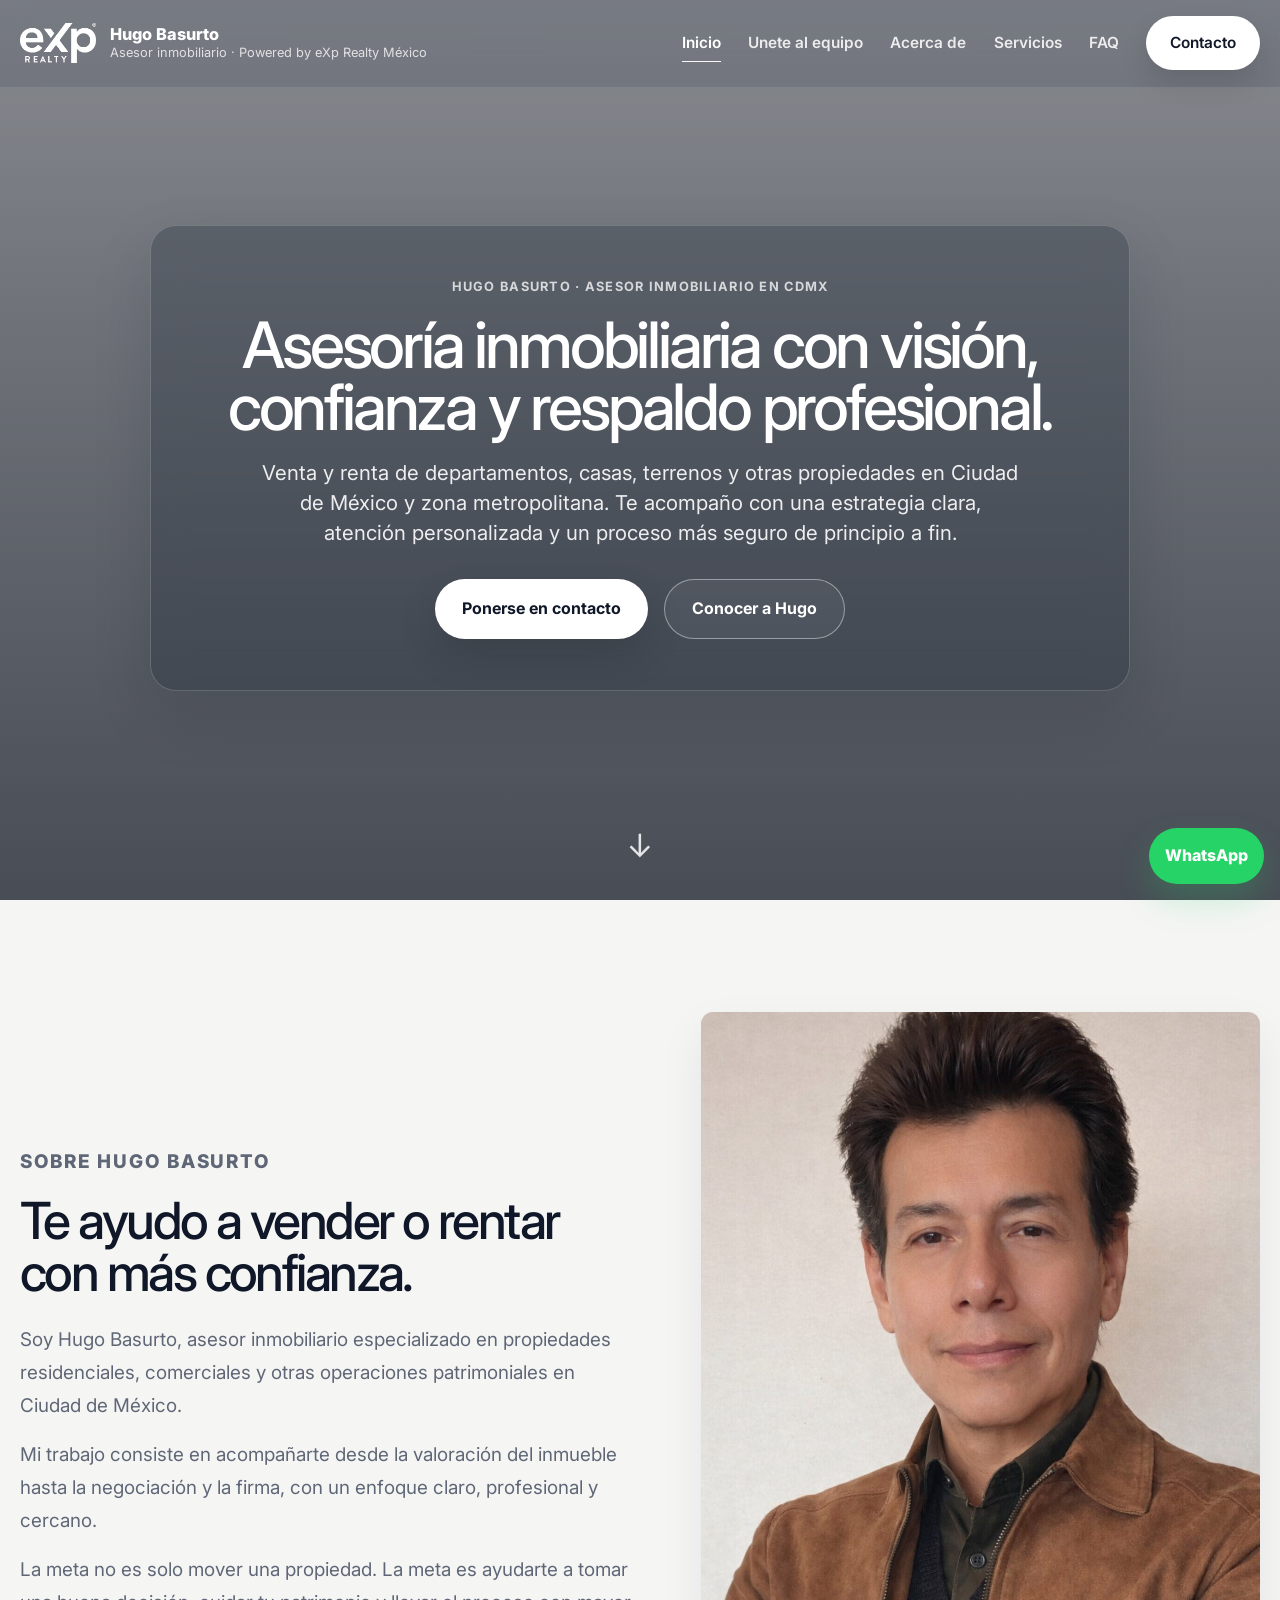
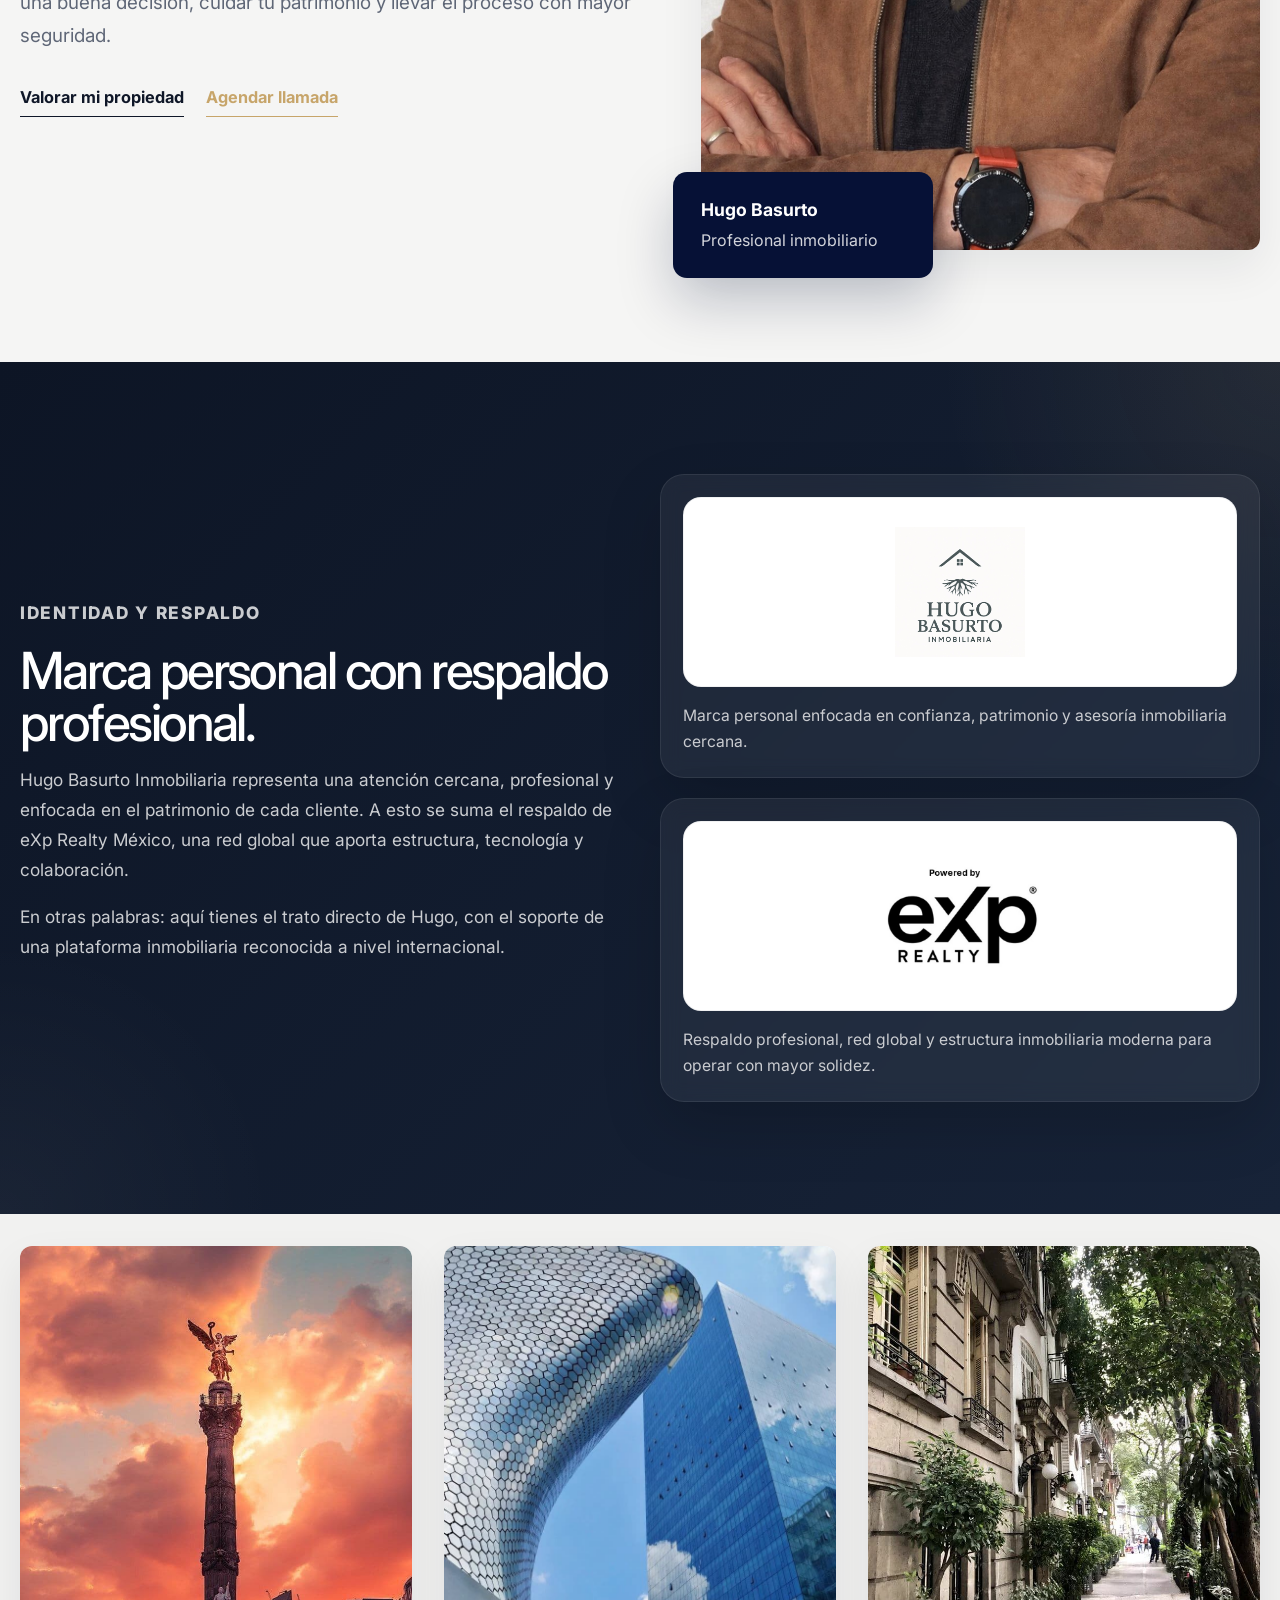
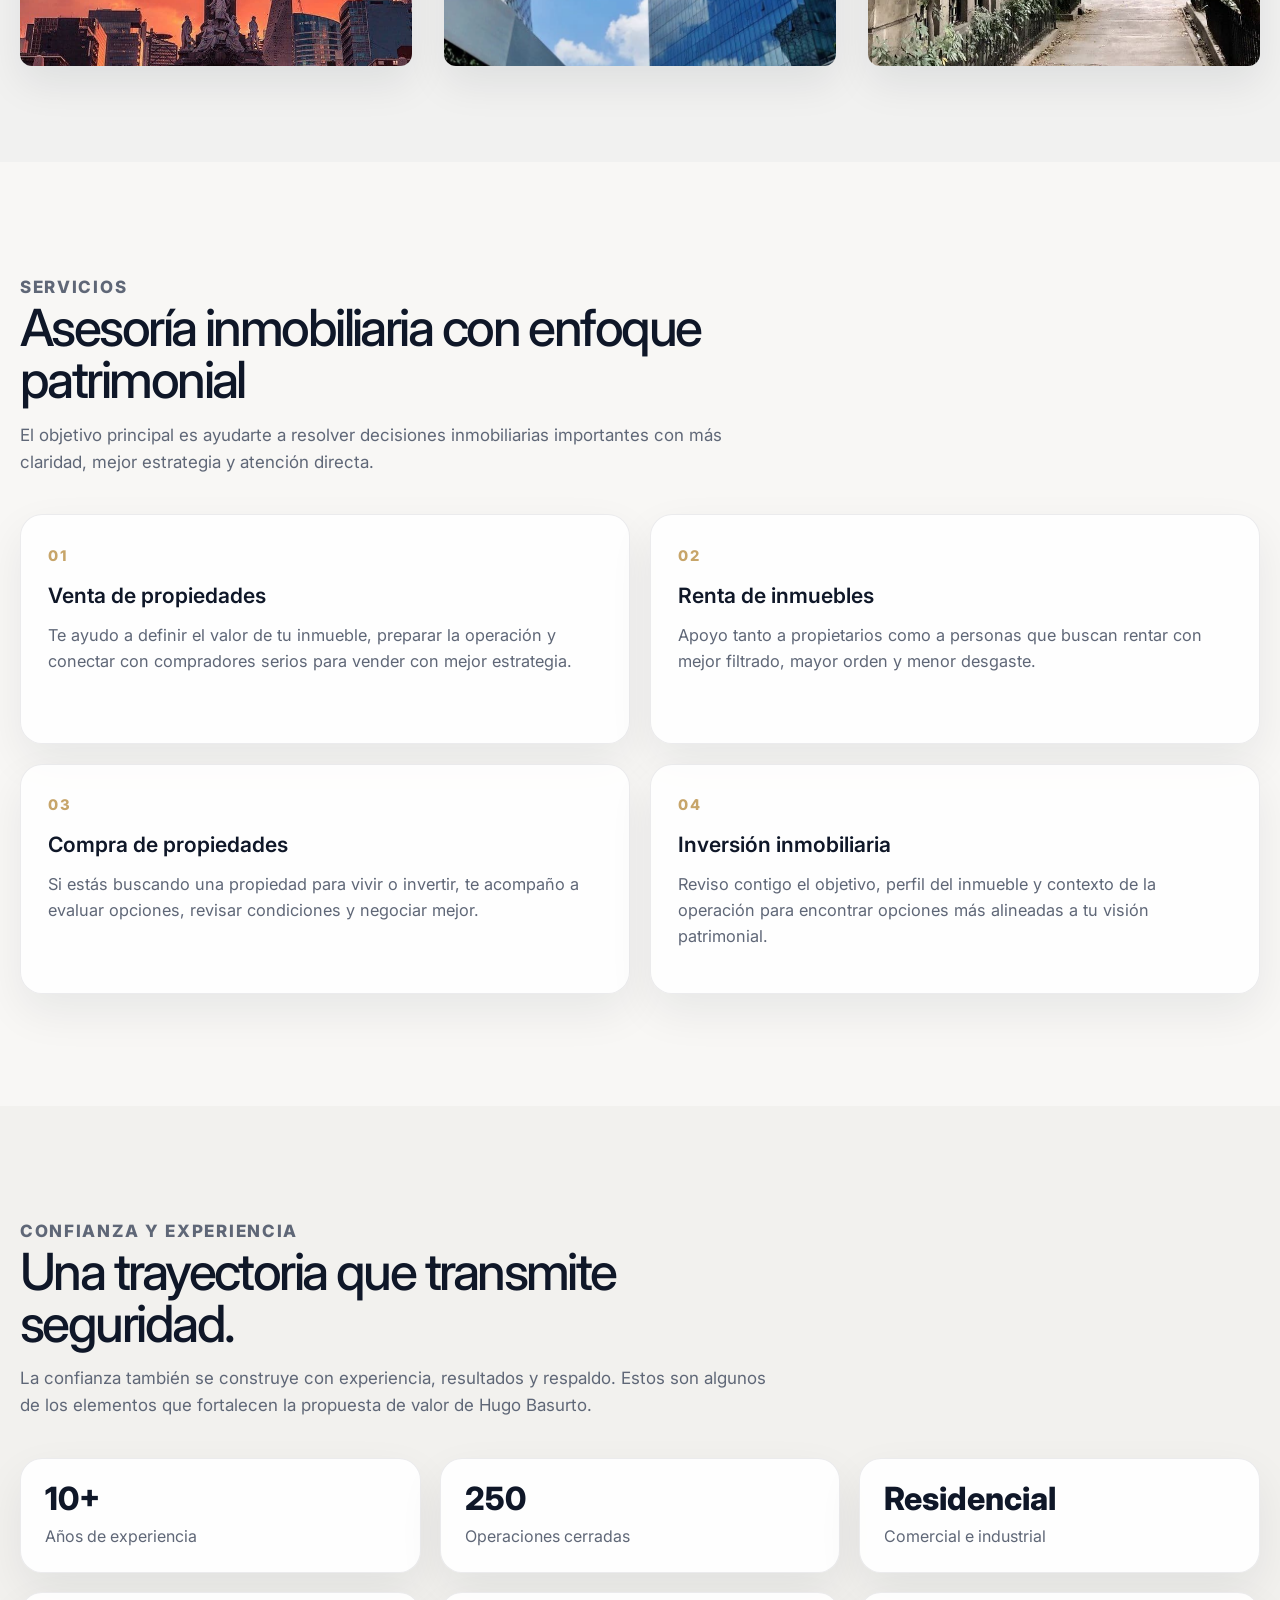
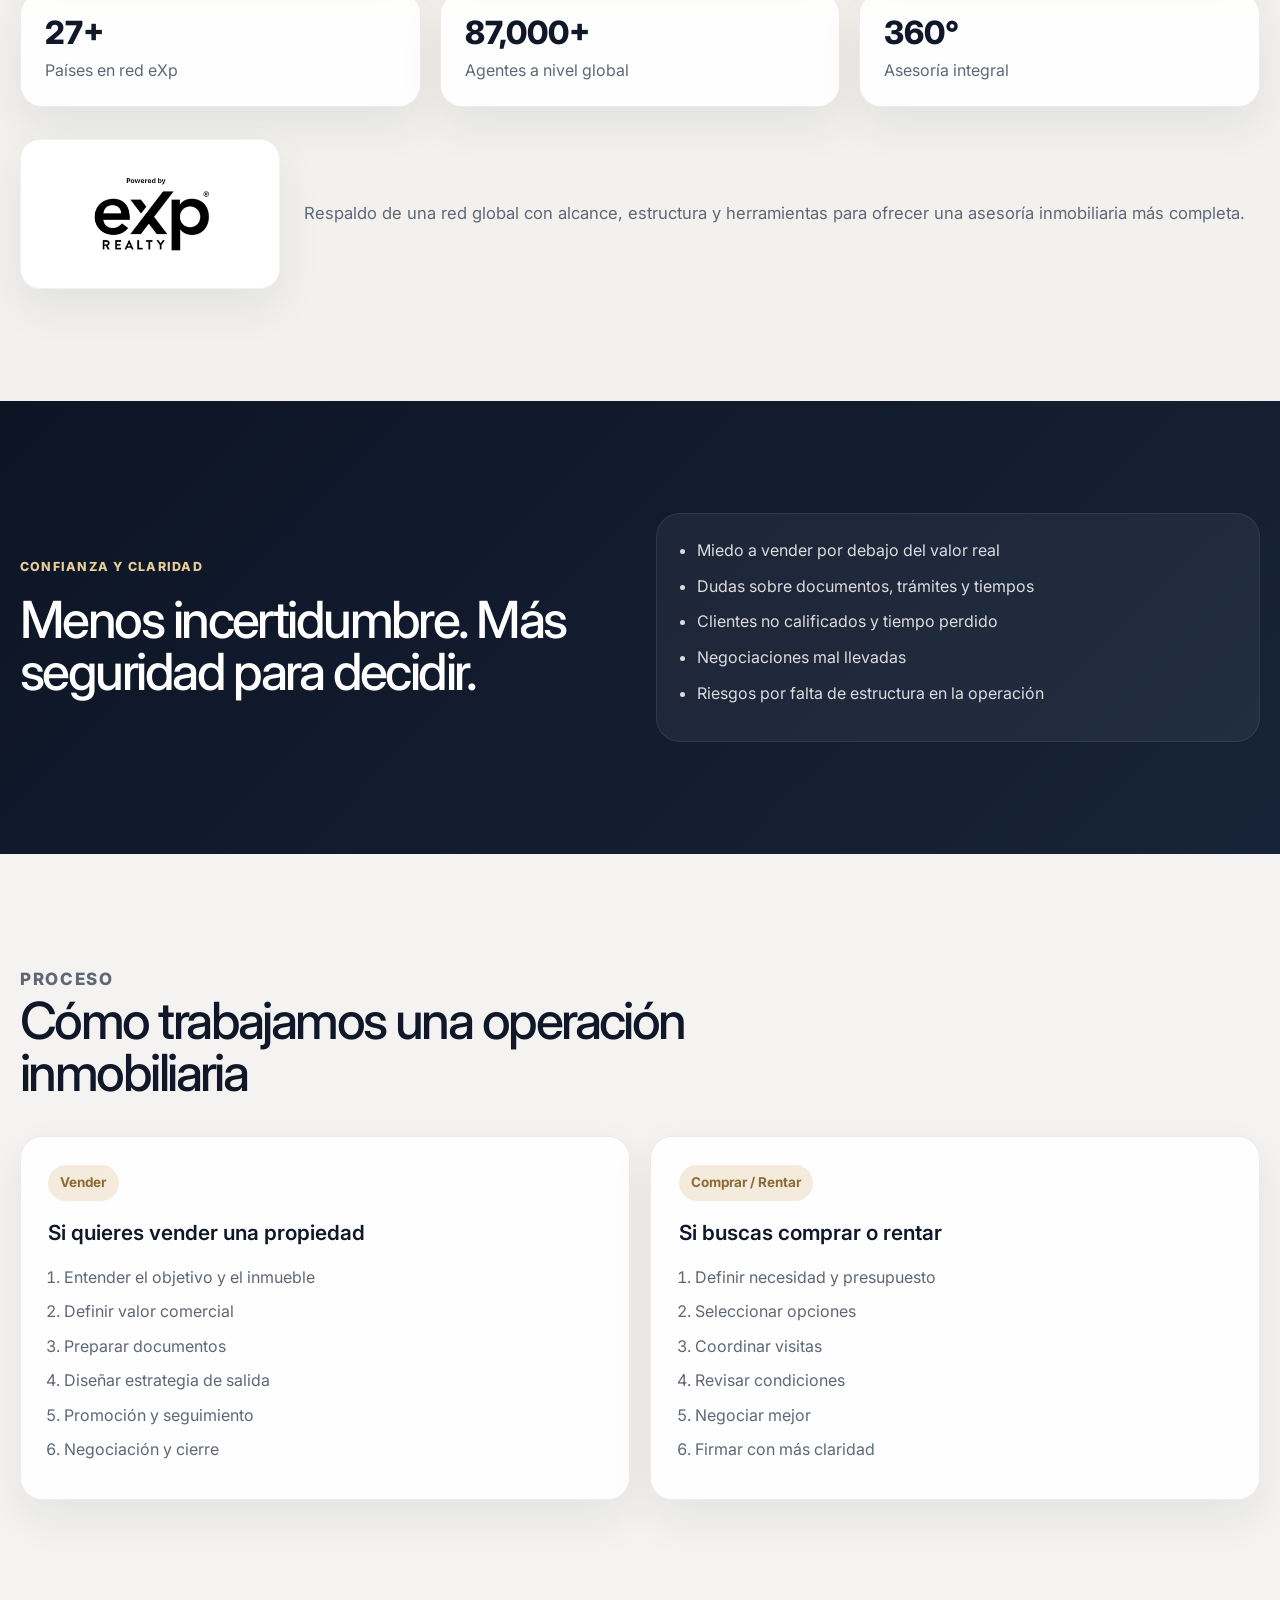
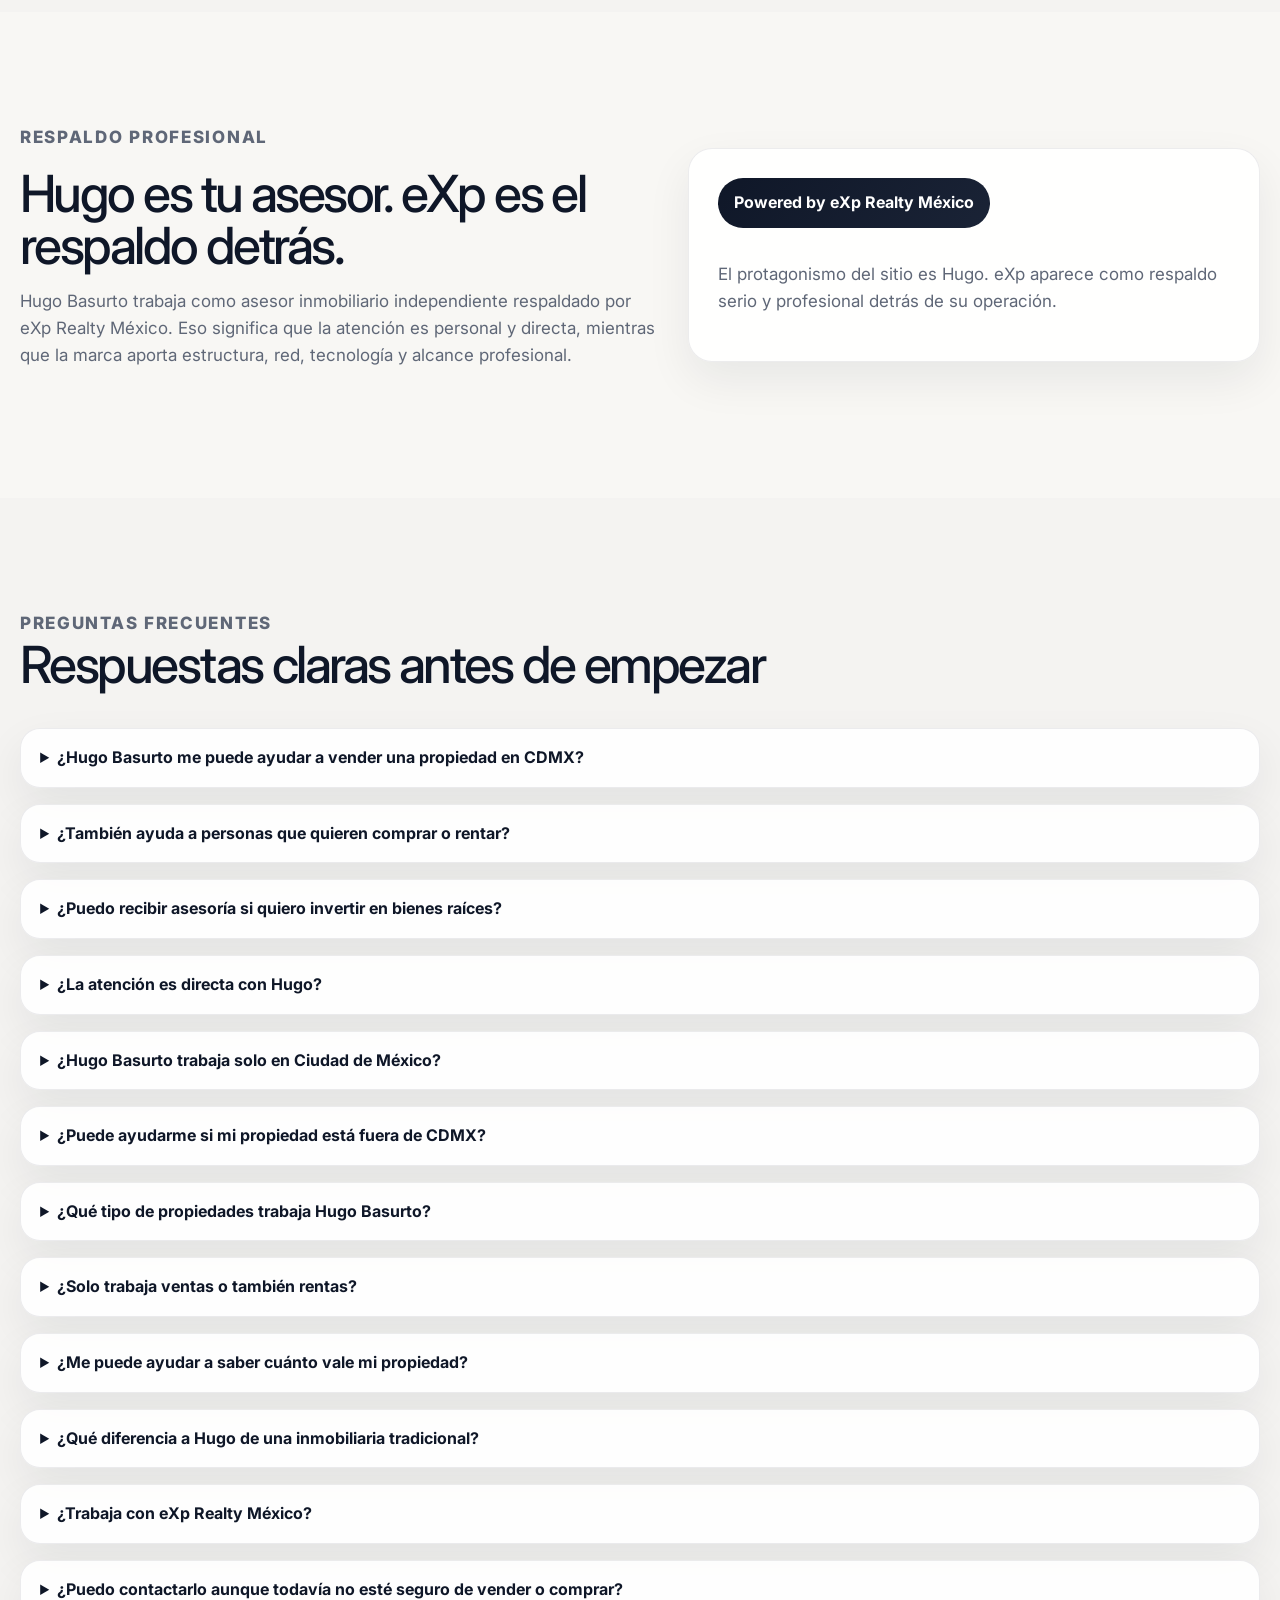
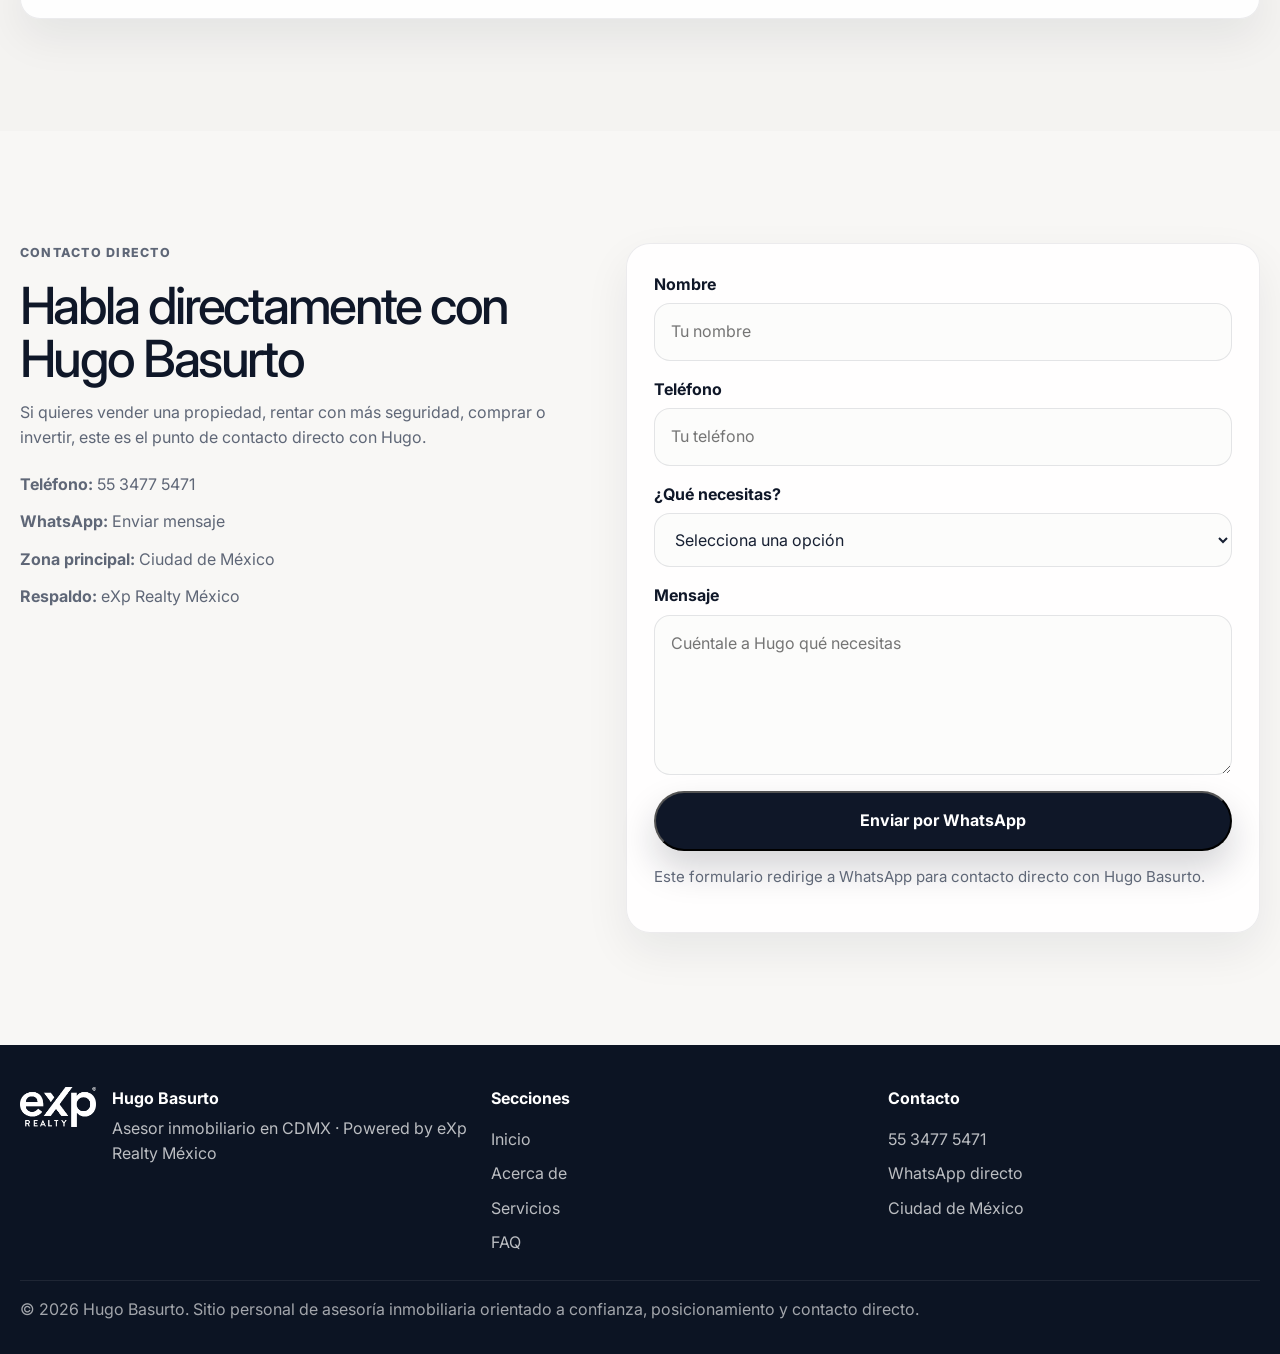
==== commit 496cf468: "Finish page, with out email and seo with dominio" ====
--- a/index.html
+++ b/index.html
@@ -10,6 +10,8 @@
   <meta name="author" content="Ricardo Kelebra" />
   <meta name="robots" content="index,follow,max-image-preview:large,max-snippet:-1,max-video-preview:-1" />
   <meta name="theme-color" content="#0f1728" />
+
+  <!-- CAMBIA ESTO POR TU DOMINIO REAL -->
   <link rel="canonical" href="https://www.tudominio.com/" />
 
   <meta property="og:type" content="website" />
@@ -29,6 +31,7 @@
   <link rel="preconnect" href="https://fonts.gstatic.com" crossorigin />
   <link href="https://fonts.googleapis.com/css2?family=Inter:wght@400;500;600;700;800&display=swap" rel="stylesheet" />
   <link rel="stylesheet" href="styles.css" />
+  <link rel="icon" href="favicon.ico" sizes="any">
 
   <script type="application/ld+json">
   {
@@ -75,7 +78,7 @@
             "name": "¿Hugo Basurto me puede ayudar a vender una propiedad en CDMX?",
             "acceptedAnswer": {
               "@type": "Answer",
-              "text": "Sí. Hugo acompaña el proceso de venta desde la valoración del inmueble, estrategia de precio y promoción, hasta la negociación y el cierre."
+              "text": "Sí. Hugo acompaña el proceso desde la valoración, estrategia de precio, promoción, negociación y cierre."
             }
           },
           {
@@ -88,10 +91,10 @@
           },
           {
             "@type": "Question",
-            "name": "¿Hugo trabaja solo o pertenece a una inmobiliaria?",
+            "name": "¿La atención es directa con Hugo?",
             "acceptedAnswer": {
               "@type": "Answer",
-              "text": "Hugo trabaja como asesor inmobiliario independiente respaldado por eXp Realty México."
+              "text": "Sí. El enfoque de esta página es que el contacto sea personal, claro y directo con él."
             }
           }
         ]
@@ -101,7 +104,12 @@
   </script>
 </head>
 <body>
-  <a class="floating-whatsapp" href="https://wa.me/525534775471?text=Hola%20Hugo,%20quiero%20informaci%C3%B3n%20sobre%20asesor%C3%ADa%20inmobiliaria" target="_blank" rel="noopener">
+  <a
+    class="floating-whatsapp"
+    href="https://wa.me/525534775471?text=Hola%20Hugo,%20quiero%20informaci%C3%B3n%20sobre%20asesor%C3%ADa%20inmobiliaria"
+    target="_blank"
+    rel="noopener"
+  >
     WhatsApp
   </a>
 
@@ -109,7 +117,7 @@
     <div class="container nav-wrap">
       <a href="#inicio" class="brand">
         <span class="brand-mark">
-          <img src="https://yo.expmexico.mx/images/exp-realty-logo.png" alt="">
+          <img src="./img/exp-realty-logo.png" alt="Powered by eXp Realty" />
         </span>
         <span class="brand-text">
           <strong>Hugo Basurto</strong>
@@ -121,6 +129,7 @@
 
       <nav class="site-nav">
         <a href="#inicio">Inicio</a>
+        <a href="./unete-equipo.html">Unete al equipo</a>
         <a href="#sobre-hugo">Acerca de</a>
         <a href="#servicios">Servicios</a>
         <a href="#faq">FAQ</a>
@@ -143,19 +152,20 @@
           </p>
 
           <div class="hero-actions">
-            <a href="https://wa.me/525534775471?text=Hola%20Hugo,%20quiero%20ponerme%20en%20contacto" class="btn btn-light-solid" target="_blank" rel="noopener">
+            <a
+              href="https://wa.me/525534775471?text=Hola%20Hugo,%20quiero%20ponerme%20en%20contacto"
+              class="btn btn-light-solid"
+              target="_blank"
+              rel="noopener"
+            >
               Ponerse en contacto
             </a>
-            <a href="#sobre-hugo" class="btn btn-outline-light">
-              Conocer a Hugo
-            </a>
-          </div>
-        </div>
-      </div>
-
-      <a href="#sobre-hugo" class="hero-scroll-indicator" aria-label="Bajar">
-        ↓
-      </a>
+            <a href="#sobre-hugo" class="btn btn-outline-light">Conocer a Hugo</a>
+          </div>
+        </div>
+      </div>
+
+      <a href="#sobre-hugo" class="hero-scroll-indicator" aria-label="Bajar">↓</a>
     </section>
 
     <section class="section section-editorial" id="sobre-hugo">
@@ -164,34 +174,74 @@
           <p class="section-mini-title">Sobre Hugo Basurto</p>
           <h2>Te ayudo a vender o rentar con más confianza.</h2>
           <p>
-            Soy Hugo Basurto, asesor inmobiliario especializado en propiedades residenciales, comerciales y otras operaciones patrimoniales en Ciudad de México.
-          </p>
-          <p>
-            Mi trabajo consiste en acompañarte desde la valoración del inmueble hasta la negociación y la firma, con un enfoque claro, profesional y cercano.
-          </p>
-          <p>
-            La meta no es solo mover una propiedad. La meta es ayudarte a tomar una buena decisión, cuidar tu patrimonio y llevar el proceso con mayor seguridad.
+            Soy Hugo Basurto, asesor inmobiliario especializado en propiedades residenciales,
+            comerciales y otras operaciones patrimoniales en Ciudad de México.
+          </p>
+          <p>
+            Mi trabajo consiste en acompañarte desde la valoración del inmueble hasta la negociación
+            y la firma, con un enfoque claro, profesional y cercano.
+          </p>
+          <p>
+            La meta no es solo mover una propiedad. La meta es ayudarte a tomar una buena decisión,
+            cuidar tu patrimonio y llevar el proceso con mayor seguridad.
           </p>
 
           <div class="editorial-actions">
-            <a href="https://wa.me/525534775471?text=Hola%20Hugo,%20quiero%20valorar%20mi%20propiedad" class="link-action" target="_blank" rel="noopener">
+            <a
+              href="https://wa.me/525534775471?text=Hola%20Hugo,%20quiero%20valorar%20mi%20propiedad"
+              class="link-action"
+              target="_blank"
+              rel="noopener"
+            >
               Valorar mi propiedad
             </a>
-            <a href="#contacto" class="link-action secondary">
-              Agendar llamada
-            </a>
+            <a href="#contacto" class="link-action secondary">Agendar llamada</a>
           </div>
         </div>
 
         <div class="editorial-photo-block reveal reveal-delay">
           <div class="editorial-photo-frame">
-            <img src="https://nhkxpqunzawllesgatth.supabase.co/storage/v1/object/public/agent-images/1761166561508-lw5z9te456.jpeg" alt="Hugo Basurto, profesional inmobiliario" />
+            <img src="./img/hugo_basurto.jpeg" alt="Hugo Basurto, profesional inmobiliario" />
           </div>
 
           <div class="editorial-nameplate">
             <strong>Hugo Basurto</strong>
             <span>Profesional inmobiliario</span>
           </div>
+        </div>
+      </div>
+    </section>
+
+    <section class="section section-brand-trust-dark">
+      <div class="container brand-trust-grid">
+        <div class="brand-trust-copy brand-trust-copy-light reveal">
+          <p class="section-mini-title section-mini-title-gold">Identidad y respaldo</p>
+          <h2>Marca personal con respaldo profesional.</h2>
+          <p>
+            Hugo Basurto Inmobiliaria representa una atención cercana, profesional y enfocada
+            en el patrimonio de cada cliente. A esto se suma el respaldo de eXp Realty México,
+            una red global que aporta estructura, tecnología y colaboración.
+          </p>
+          <p>
+            En otras palabras: aquí tienes el trato directo de Hugo, con el soporte de una plataforma
+            inmobiliaria reconocida a nivel internacional.
+          </p>
+        </div>
+
+        <div class="brand-logo-cards reveal reveal-delay">
+          <article class="logo-card-dark">
+            <div class="logo-card-plate">
+              <img src="./img/logo-hugo-basurto.jpeg" alt="Logo de Hugo Basurto Inmobiliaria" />
+            </div>
+            <p>Marca personal enfocada en confianza, patrimonio y asesoría inmobiliaria cercana.</p>
+          </article>
+
+          <article class="logo-card-dark">
+            <div class="logo-card-plate">
+              <img src="./img/logo_exp.jpeg" alt="Powered by eXp Realty" />
+            </div>
+            <p>Respaldo profesional, red global y estructura inmobiliaria moderna para operar con mayor solidez.</p>
+          </article>
         </div>
       </div>
     </section>
@@ -200,13 +250,13 @@
       <div class="container">
         <div class="visual-grid">
           <article class="visual-card reveal">
-            <img src="https://i1.wp.com/thehappening.com/wp-content/uploads/2016/07/soumaya.jpg?resize=620%2C420&ssl=1" alt="Arquitectura moderna en Ciudad de México" />
+            <img src="./img/cdmx.jpg" alt="Arquitectura moderna en Ciudad de México" />
           </article>
           <article class="visual-card reveal reveal-delay">
-            <img src="https://puntodestino.com.mx/wp-content/uploads/2025/12/3-zonas-residenciales.jpg" alt="Zona urbana y propiedades premium en CDMX" />
+            <img src="./img/polanco.jpg" alt="Zona urbana y propiedades premium en CDMX" />
           </article>
           <article class="visual-card reveal">
-            <img src="https://www.bloomberglinea.com/resizer/v2/4TM6ASG2B5BWLPKVGUOBLTJ3VE.jpg?auth=7e6206f1d9ac1438325366491b41c5120ca8ce67bef379c710e259e9634446fc&width=800&height=533&quality=80&smart=true" alt="Entorno urbano y zonas de alta plusvalía en CDMX" />
+            <img src="./img/consdesa.jpg" alt="Entorno urbano y zonas de alta plusvalía en CDMX" />
           </article>
         </div>
       </div>
@@ -218,8 +268,8 @@
           <p class="section-mini-title">Servicios</p>
           <h2>Asesoría inmobiliaria con enfoque patrimonial</h2>
           <p>
-            El objetivo principal es ayudarte a resolver decisiones inmobiliarias importantes con más claridad,
-            mejor estrategia y atención directa.
+            El objetivo principal es ayudarte a resolver decisiones inmobiliarias importantes
+            con más claridad, mejor estrategia y atención directa.
           </p>
         </div>
 
@@ -228,7 +278,8 @@
             <span class="service-number">01</span>
             <h3>Venta de propiedades</h3>
             <p>
-              Te ayudo a definir el valor de tu inmueble, preparar la operación y conectar con compradores serios para vender con mejor estrategia.
+              Te ayudo a definir el valor de tu inmueble, preparar la operación y conectar con
+              compradores serios para vender con mejor estrategia.
             </p>
           </article>
 
@@ -236,7 +287,8 @@
             <span class="service-number">02</span>
             <h3>Renta de inmuebles</h3>
             <p>
-              Apoyo tanto a propietarios como a personas que buscan rentar con mejor filtrado, mayor orden y menor desgaste.
+              Apoyo tanto a propietarios como a personas que buscan rentar con mejor filtrado,
+              mayor orden y menor desgaste.
             </p>
           </article>
 
@@ -244,7 +296,8 @@
             <span class="service-number">03</span>
             <h3>Compra de propiedades</h3>
             <p>
-              Si estás buscando una propiedad para vivir o invertir, te acompaño a evaluar opciones, revisar condiciones y negociar mejor.
+              Si estás buscando una propiedad para vivir o invertir, te acompaño a evaluar opciones,
+              revisar condiciones y negociar mejor.
             </p>
           </article>
 
@@ -252,9 +305,65 @@
             <span class="service-number">04</span>
             <h3>Inversión inmobiliaria</h3>
             <p>
-              Reviso contigo el objetivo, perfil del inmueble y contexto de la operación para encontrar opciones más alineadas a tu visión patrimonial.
+              Reviso contigo el objetivo, perfil del inmueble y contexto de la operación para encontrar
+              opciones más alineadas a tu visión patrimonial.
             </p>
           </article>
+        </div>
+      </div>
+    </section>
+
+    <section class="section section-proof">
+      <div class="container">
+        <div class="section-heading reveal">
+          <p class="section-mini-title">Confianza y experiencia</p>
+          <h2>Una trayectoria que transmite seguridad.</h2>
+          <p>
+            La confianza también se construye con experiencia, resultados y respaldo.
+            Estos son algunos de los elementos que fortalecen la propuesta de valor de Hugo Basurto.
+          </p>
+        </div>
+
+        <div class="proof-grid">
+          <article class="proof-card reveal">
+            <strong>10+</strong>
+            <span>Años de experiencia</span>
+          </article>
+
+          <article class="proof-card reveal">
+            <strong>250</strong>
+            <span>Operaciones cerradas</span>
+          </article>
+
+          <article class="proof-card reveal">
+            <strong>Residencial</strong>
+            <span>Comercial e industrial</span>
+          </article>
+
+          <article class="proof-card reveal">
+            <strong>27+</strong>
+            <span>Países en red eXp</span>
+          </article>
+
+          <article class="proof-card reveal">
+            <strong>87,000+</strong>
+            <span>Agentes a nivel global</span>
+          </article>
+
+          <article class="proof-card reveal">
+            <strong>360°</strong>
+            <span>Asesoría integral</span>
+          </article>
+        </div>
+
+        <div class="proof-logo-row reveal">
+          <div class="proof-logo-box">
+            <img src="./img/logo_exp.jpeg" alt="eXp Realty logo" />
+          </div>
+          <p>
+            Respaldo de una red global con alcance, estructura y herramientas para ofrecer
+            una asesoría inmobiliaria más completa.
+          </p>
         </div>
       </div>
     </section>
@@ -282,7 +391,7 @@
       <div class="container">
         <div class="section-heading reveal">
           <p class="section-mini-title">Proceso</p>
-          <h2>Cómo trabaja Hugo una operación inmobiliaria</h2>
+          <h2>Cómo trabajamos una operación inmobiliaria</h2>
         </div>
 
         <div class="process-grid">
@@ -346,22 +455,62 @@
         <div class="faq-list reveal">
           <details class="faq-item">
             <summary>¿Hugo Basurto me puede ayudar a vender una propiedad en CDMX?</summary>
-            <p>Sí. Hugo acompaña el proceso desde la valoración, estrategia de precio, promoción, negociación y cierre.</p>
-          </details>
-
+            <p>Sí. Hugo acompaña el proceso desde la valoración del inmueble, estrategia de precio, promoción, negociación y cierre, buscando que la operación se lleve con mayor claridad y seguridad.</p>
+          </details>
+          
           <details class="faq-item">
             <summary>¿También ayuda a personas que quieren comprar o rentar?</summary>
-            <p>Sí. Hugo apoya a quienes buscan comprar o rentar con mejor filtro, más claridad y un proceso más ordenado.</p>
-          </details>
-
+            <p>Sí. Hugo apoya a personas, familias e inversionistas que buscan comprar o rentar con mejor filtro, más claridad en el proceso y un acompañamiento más profesional.</p>
+          </details>
+          
           <details class="faq-item">
             <summary>¿Puedo recibir asesoría si quiero invertir en bienes raíces?</summary>
-            <p>Sí. Se revisa tu presupuesto, objetivo e intención patrimonial para encontrar opciones más alineadas a tu perfil.</p>
-          </details>
-
+            <p>Sí. Se revisa tu presupuesto, objetivo, perfil de riesgo y horizonte de inversión para encontrar opciones más alineadas a tu visión patrimonial.</p>
+          </details>
+          
           <details class="faq-item">
             <summary>¿La atención es directa con Hugo?</summary>
-            <p>Sí. El enfoque de esta página es que el contacto sea personal, claro y directo con él.</p>
+            <p>Sí. El enfoque de esta página es que el contacto sea personal, claro y directo con Hugo Basurto, para ofrecer una atención más cercana y menos impersonal.</p>
+          </details>
+          
+          <details class="faq-item">
+            <summary>¿Hugo Basurto trabaja solo en Ciudad de México?</summary>
+            <p>Aunque su base principal está en Ciudad de México, Hugo puede apoyar operaciones, conexiones y oportunidades inmobiliarias en otras zonas del país gracias a su red de trabajo y al respaldo de eXp Realty México.</p>
+          </details>
+          
+          <details class="faq-item">
+            <summary>¿Puede ayudarme si mi propiedad está fuera de CDMX?</summary>
+            <p>Sí. Dependiendo del tipo de propiedad y la ubicación, Hugo puede orientarte directamente o apoyarse en la red profesional de eXp Realty para dar seguimiento a la operación con mayor alcance.</p>
+          </details>
+          
+          <details class="faq-item">
+            <summary>¿Qué tipo de propiedades trabaja Hugo Basurto?</summary>
+            <p>Puede apoyar en propiedades residenciales, comerciales y otro tipo de operaciones patrimoniales, siempre buscando una estrategia adecuada según el perfil del inmueble y del cliente.</p>
+          </details>
+          
+          <details class="faq-item">
+            <summary>¿Solo trabaja ventas o también rentas?</summary>
+            <p>Hugo puede apoyar tanto en venta como en renta de propiedades, así como en procesos de compra e inversión inmobiliaria.</p>
+          </details>
+          
+          <details class="faq-item">
+            <summary>¿Me puede ayudar a saber cuánto vale mi propiedad?</summary>
+            <p>Sí. Parte del acompañamiento consiste en analizar el mercado, revisar referencias reales y ayudarte a entender mejor el valor comercial de tu inmueble para tomar decisiones más informadas.</p>
+          </details>
+          
+          <details class="faq-item">
+            <summary>¿Qué diferencia a Hugo de una inmobiliaria tradicional?</summary>
+            <p>La diferencia está en la atención directa, el acompañamiento más cercano y el enfoque patrimonial de cada operación, con el respaldo profesional de eXp Realty México.</p>
+          </details>
+          
+          <details class="faq-item">
+            <summary>¿Trabaja con eXp Realty México?</summary>
+            <p>Sí. Hugo Basurto trabaja como asesor inmobiliario independiente respaldado por eXp Realty México, lo que le permite combinar atención personal con estructura, herramientas y red profesional.</p>
+          </details>
+          
+          <details class="faq-item">
+            <summary>¿Puedo contactarlo aunque todavía no esté seguro de vender o comprar?</summary>
+            <p>Sí. Muchas veces una buena conversación inicial ayuda a entender mejor el panorama antes de tomar una decisión. La idea es orientarte con mayor claridad desde el inicio.</p>
           </details>
         </div>
       </div>
@@ -410,7 +559,7 @@
 
           <div class="form-row">
             <label for="mensaje">Mensaje</label>
-            <textarea id="mensaje" name="mensaje" rows="5" placeholder="Cuéntame lo qué necesitas"></textarea>
+            <textarea id="mensaje" name="mensaje" rows="5" placeholder="Cuéntale a Hugo qué necesitas"></textarea>
           </div>
 
           <button type="submit" class="btn btn-primary btn-full">Enviar por WhatsApp</button>
@@ -424,8 +573,8 @@
     <div class="container footer-grid">
       <div>
         <div class="footer-brand">
-          <span class="brand-mark">
-            <img src="https://yo.expmexico.mx/images/exp-realty-logo.png" alt="">
+          <span class="footer-logo">
+            <img src="./img/exp-realty-logo.png" alt="Powered by eXp Realty" />
           </span>
           <div>
             <strong>Hugo Basurto</strong>
--- a/styles.css
+++ b/styles.css
@@ -60,6 +60,7 @@
 /* =========================
    HEADER
 ========================= */
+
 .site-header {
   position: fixed;
   top: 0;
@@ -69,12 +70,12 @@
   background: rgba(15, 23, 40, 0.12);
   backdrop-filter: blur(14px);
   -webkit-backdrop-filter: blur(14px);
-  transition: background 0.35s ease, box-shadow 0.35s ease, border-color 0.35s ease, transform 0.35s ease;
   border-bottom: 1px solid transparent;
+  transition: background 0.35s ease, box-shadow 0.35s ease, border-color 0.35s ease;
 }
 
 .site-header.scrolled {
-  background: rgba(12, 20, 35, 0.78);
+  background: rgba(12, 20, 35, 0.82);
   border-bottom: 1px solid rgba(255, 255, 255, 0.08);
   box-shadow: 0 18px 40px rgba(0, 0, 0, 0.16);
 }
@@ -92,16 +93,31 @@
   align-items: center;
   gap: 0.9rem;
   flex-shrink: 0;
+  transition: transform 0.25s ease;
+}
+
+.brand:hover {
+  transform: translateY(-1px);
 }
 
 .brand-mark {
-  width: 54px;
-  height: 54px;
-  display: grid;
-  place-items: center;
-  color: var(--white);
-  font-weight: 800;
-  letter-spacing: 0.03em;
+  width: 76px;
+  height: 42px;
+  display: flex;
+  align-items: center;
+  justify-content: center;
+  transition: transform 0.28s ease;
+  flex-shrink: 0;
+}
+
+.brand-mark img {
+  width: 100%;
+  height: 100%;
+  object-fit: contain;
+}
+
+.brand:hover .brand-mark {
+  transform: scale(1.03);
 }
 
 .brand-text {
@@ -121,44 +137,19 @@
   font-size: 0.8rem;
   margin-top: 0.18rem;
 }
-.brand {
-  display: flex;
-  align-items: center;
-  gap: 0.9rem;
-  flex-shrink: 0;
-  transition: transform 0.25s ease;
-}
-
-.brand:hover {
-  transform: translateY(-1px);
-}
-
-.brand-mark {
-  width: 54px;
-  height: 54px;
-  display: grid;
-  place-items: center;
-  color: var(--white);
-  font-weight: 800;
-  letter-spacing: 0.03em;
-  transition: transform 0.28s ease, background 0.28s ease, border-color 0.28s ease;
-}
-
-.brand:hover .brand-mark {
-  transform: rotate(-4deg) scale(1.04);
-}
 
 .site-nav {
   display: flex;
   align-items: center;
   gap: 1.7rem;
 }
+
 .site-nav a {
   position: relative;
-  color: var(--white);
+  color: rgba(255, 255, 255, 0.86);
   font-weight: 600;
   font-size: 0.96rem;
-  transition: color 0.25s ease, opacity 0.25s ease, transform 0.25s ease;
+  transition: color 0.25s ease, transform 0.25s ease, opacity 0.25s ease;
 }
 
 .site-nav a:not(.btn-nav)::after {
@@ -168,17 +159,22 @@
   bottom: -0.42rem;
   width: 0;
   height: 1px;
-  background: rgba(255, 255, 255, 0.9);
+  background: rgba(255, 255, 255, 0.95);
   transition: width 0.28s ease;
 }
 
 .site-nav a:hover {
-  opacity: 1;
+  color: var(--white);
   transform: translateY(-1px);
 }
 
-.site-nav a:not(.btn-nav):hover::after {
+.site-nav a:not(.btn-nav):hover::after,
+.site-nav a.active:not(.btn-nav)::after {
   width: 100%;
+}
+
+.site-nav a.active {
+  color: var(--white);
 }
 
 .nav-toggle {
@@ -188,6 +184,12 @@
   color: var(--white);
   font-size: 1.7rem;
   cursor: pointer;
+  transition: transform 0.2s ease, opacity 0.2s ease;
+}
+
+.nav-toggle:hover {
+  transform: scale(1.08);
+  opacity: 0.88;
 }
 
 .btn {
@@ -202,12 +204,12 @@
 .btn:hover {
   transform: translateY(-2px);
 }
+
 .btn-nav {
   background: var(--white);
   color: var(--navy) !important;
   padding: 0.95rem 1.5rem;
   box-shadow: 0 14px 28px rgba(0, 0, 0, 0.12);
-  transition: transform 0.25s ease, box-shadow 0.25s ease, background 0.25s ease;
 }
 
 .btn-nav:hover {
@@ -375,6 +377,10 @@
   color: #e9cd98;
 }
 
+.section-mini-title-gold {
+  color: #e3c48e;
+}
+
 /* =========================
    EDITORIAL / SOBRE HUGO
 ========================= */
@@ -478,6 +484,96 @@
 }
 
 /* =========================
+   BRAND / TRUST DARK
+========================= */
+
+.section-brand-trust-dark {
+  background: linear-gradient(135deg, #0d1525 0%, #172338 100%);
+  position: relative;
+  overflow: hidden;
+}
+
+.section-brand-trust-dark::before {
+  content: "";
+  position: absolute;
+  inset: 0;
+  background:
+    radial-gradient(circle at top right, rgba(199, 165, 106, 0.10), transparent 22%),
+    radial-gradient(circle at bottom left, rgba(255, 255, 255, 0.04), transparent 18%);
+  pointer-events: none;
+}
+
+.section-brand-trust-dark .brand-trust-grid {
+  position: relative;
+  z-index: 1;
+}
+
+.brand-trust-grid {
+  display: grid;
+  grid-template-columns: 1fr 1fr;
+  gap: 2.5rem;
+  align-items: center;
+}
+
+.brand-trust-copy-light h2 {
+  margin: 0 0 1rem;
+  font-size: clamp(2rem, 4vw, 4rem);
+  line-height: 1.02;
+  letter-spacing: -0.05em;
+  font-weight: 500;
+  color: #ffffff;
+}
+
+.brand-trust-copy-light p {
+  margin: 0 0 1rem;
+  color: rgba(255, 255, 255, 0.78);
+  font-size: 1.08rem;
+  line-height: 1.75;
+  max-width: 700px;
+}
+
+.brand-logo-cards {
+  display: grid;
+  gap: 1.2rem;
+}
+
+.logo-card-dark {
+  background: rgba(255, 255, 255, 0.06);
+  border: 1px solid rgba(255, 255, 255, 0.08);
+  border-radius: 24px;
+  padding: 1.4rem;
+  box-shadow: 0 24px 60px rgba(0, 0, 0, 0.16);
+  backdrop-filter: blur(10px);
+  -webkit-backdrop-filter: blur(10px);
+}
+
+.logo-card-plate {
+  background-color: #ffffff;
+  border: 1px solid rgba(15, 23, 40, 0.06);
+  border-radius: 18px;
+  min-height: 190px;
+  display: flex;
+  align-items: center;
+  justify-content: center;
+  padding: 1.4rem;
+  overflow: hidden;
+}
+
+.logo-card-plate img {
+  max-width: 100%;
+  max-height: 130px;
+  object-fit: contain;
+  display: block;
+}
+
+.logo-card-dark p {
+  margin: 1rem 0 0;
+  color: rgba(255, 255, 255, 0.76);
+  font-size: 0.98rem;
+  line-height: 1.65;
+}
+
+/* =========================
    VISUAL SHOWCASE
 ========================= */
 
@@ -551,6 +647,77 @@
   margin: 0;
   color: var(--muted);
   font-size: 1.02rem;
+}
+
+/* =========================
+   PROOF
+========================= */
+
+.section-proof {
+  background: #f2f1ee;
+}
+
+.proof-grid {
+  display: grid;
+  grid-template-columns: repeat(3, 1fr);
+  gap: 1.2rem;
+}
+
+.proof-card {
+  background: rgba(255, 255, 255, 0.9);
+  border: 1px solid rgba(15, 23, 40, 0.08);
+  border-radius: 22px;
+  padding: 1.5rem;
+  box-shadow: var(--shadow-soft);
+}
+
+.proof-card strong {
+  display: block;
+  color: var(--navy);
+  font-size: 2rem;
+  line-height: 1;
+  margin-bottom: 0.55rem;
+  font-weight: 800;
+}
+
+.proof-card span {
+  display: block;
+  color: var(--muted);
+  font-size: 1rem;
+  line-height: 1.5;
+}
+
+.proof-logo-row {
+  margin-top: 2rem;
+  display: grid;
+  grid-template-columns: 260px 1fr;
+  gap: 1.5rem;
+  align-items: center;
+}
+
+.proof-logo-box {
+  background: #fff;
+  border: 1px solid rgba(15, 23, 40, 0.06);
+  border-radius: 20px;
+  padding: 1rem;
+  min-height: 150px;
+  display: flex;
+  align-items: center;
+  justify-content: center;
+  box-shadow: var(--shadow-soft);
+}
+
+.proof-logo-box img {
+  max-width: 100%;
+  max-height: 100px;
+  object-fit: contain;
+}
+
+.proof-logo-row p {
+  margin: 0;
+  color: var(--muted);
+  font-size: 1.04rem;
+  line-height: 1.75;
 }
 
 /* =========================
@@ -835,15 +1002,19 @@
   align-items: flex-start;
 }
 
-.footer-badge {
-  width: 52px;
-  height: 52px;
-  border-radius: 16px;
-  display: grid;
-  place-items: center;
-  background: linear-gradient(135deg, #24324b, #334864);
-  color: var(--white);
-  font-weight: 800;
+.footer-logo {
+  width: 76px;
+  height: 42px;
+  display: flex;
+  align-items: center;
+  justify-content: center;
+  flex-shrink: 0;
+}
+
+.footer-logo img {
+  width: 100%;
+  height: 100%;
+  object-fit: contain;
 }
 
 .footer-brand strong {
@@ -933,7 +1104,9 @@
 .exp-badge-box,
 .contact-form,
 .visual-card,
-.faq-item {
+.faq-item,
+.logo-card-dark,
+.proof-card {
   transition: transform 0.3s ease, box-shadow 0.3s ease, border-color 0.3s ease;
 }
 
@@ -942,144 +1115,16 @@
 .exp-badge-box:hover,
 .contact-form:hover,
 .visual-card:hover,
-.faq-item:hover {
+.faq-item:hover,
+.logo-card-dark:hover,
+.proof-card:hover {
   transform: translateY(-6px);
   box-shadow: 0 24px 55px rgba(15, 23, 40, 0.1);
 }
 
 /* =========================
-   RESPONSIVE
-========================= */
-
-@media (max-width: 1100px) {
-  .editorial-grid,
-  .dark-band-grid,
-  .exp-grid,
-  .contact-grid,
-  .footer-grid,
-  .visual-grid,
-  .services-grid,
-  .process-grid {
-    grid-template-columns: 1fr 1fr;
-  }
-
-  .visual-grid {
-    gap: 1.4rem;
-  }
-}
-
-@media (max-width: 980px) {
-  .nav-toggle {
-    display: block;
-  }
-
-  .site-nav {
-    position: absolute;
-    top: 86px;
-    left: 0;
-    right: 0;
-    display: none;
-    flex-direction: column;
-    align-items: flex-start;
-    gap: 1rem;
-    padding: 1rem;
-    background: rgba(12, 20, 35, 0.96);
-    backdrop-filter: blur(16px);
-    border-bottom: 1px solid rgba(255, 255, 255, 0.08);
-  }
-
-  .site-nav.open {
-    display: flex;
-  }
-
-  .editorial-grid,
-  .dark-band-grid,
-  .exp-grid,
-  .contact-grid,
-  .footer-grid,
-  .visual-grid,
-  .services-grid,
-  .process-grid {
-    grid-template-columns: 1fr;
-  }
-
-  .hero-glass-card {
-    padding: 2.5rem 2rem;
-  }
-
-  .hero-description {
-    font-size: 1.1rem;
-  }
-}
-
-@media (max-width: 640px) {
-  .nav-wrap {
-    min-height: 78px;
-  }
-
-  .site-nav {
-    top: 78px;
-  }
-
-  .brand-text {
-    max-width: 170px;
-  }
-
-  .section {
-    padding: 4.8rem 0;
-  }
-
-  .hero-luxury {
-    min-height: 88vh;
-  }
-
-  .hero-luxury-content {
-    padding-top: 4rem;
-    padding-bottom: 3rem;
-  }
-
-  .hero-glass-card {
-    padding: 2rem 1.25rem;
-  }
-
-  .hero-luxury h1 {
-    font-size: 2.5rem;
-  }
-
-  .hero-description {
-    font-size: 1rem;
-  }
-
-  .hero-actions {
-    flex-direction: column;
-  }
-
-  .btn-light-solid,
-  .btn-outline-light,
-  .btn-nav {
-    width: 100%;
-    justify-content: center;
-  }
-
-  .editorial-nameplate {
-    position: relative;
-    left: auto;
-    bottom: auto;
-    margin-top: -1rem;
-    width: fit-content;
-    min-width: auto;
-  }
-
-  .visual-card img {
-    height: 260px;
-  }
-
-  .floating-whatsapp {
-    left: 1rem;
-    right: 1rem;
-    text-align: center;
-  }
-}
+   MOBILE NAV FIX DEFINITIVO
+========================= */
 
 @media (max-width: 980px) {
   .nav-toggle {
@@ -1098,6 +1143,7 @@
     padding: 1rem;
     background: rgba(12, 20, 35, 0.96);
     backdrop-filter: blur(16px);
+    -webkit-backdrop-filter: blur(16px);
     border-bottom: 1px solid rgba(255, 255, 255, 0.08);
     opacity: 0;
     visibility: hidden;
@@ -1113,14 +1159,25 @@
     pointer-events: auto;
   }
 
+  .site-nav a {
+    color: var(--white);
+  }
+
+  .site-nav a:not(.btn-nav)::after {
+    display: none;
+  }
+
   .editorial-grid,
+  .brand-trust-grid,
+  .visual-grid,
+  .services-grid,
+  .proof-grid,
   .dark-band-grid,
+  .process-grid,
   .exp-grid,
   .contact-grid,
   .footer-grid,
-  .visual-grid,
-  .services-grid,
-  .process-grid {
+  .proof-logo-row {
     grid-template-columns: 1fr;
   }
 
@@ -1131,41 +1188,243 @@
   .hero-description {
     font-size: 1.1rem;
   }
-}
-.nav-toggle {
-  display: none;
-  border: 0;
-  background: transparent;
-  color: var(--white);
-  font-size: 1.7rem;
-  cursor: pointer;
-  transition: transform 0.2s ease, opacity 0.2s ease;
-}
-
-.nav-toggle:hover {
-  transform: scale(1.08);
-  opacity: 0.85;
-}
-.site-nav a {
+
+  .proof-grid {
+    grid-template-columns: 1fr 1fr;
+  }
+}
+
+@media (max-width: 640px) {
+  .nav-wrap {
+    min-height: 78px;
+  }
+
+  .site-nav {
+    top: 78px;
+  }
+
+  .brand-text {
+    max-width: 170px;
+  }
+
+  .section {
+    padding: 4.8rem 0;
+  }
+
+  .hero-luxury {
+    min-height: 88vh;
+  }
+
+  .hero-luxury-content {
+    padding-top: 4rem;
+    padding-bottom: 3rem;
+  }
+
+  .hero-glass-card {
+    padding: 2rem 1.25rem;
+  }
+
+  .hero-luxury h1 {
+    font-size: 2.5rem;
+  }
+
+  .hero-description {
+    font-size: 1rem;
+  }
+
+  .hero-actions,
+  .editorial-actions {
+    flex-direction: column;
+  }
+
+  .btn-light-solid,
+  .btn-outline-light,
+  .btn-nav {
+    width: 100%;
+    justify-content: center;
+  }
+
+  .editorial-nameplate {
+    position: relative;
+    left: auto;
+    bottom: auto;
+    margin-top: -1rem;
+    width: fit-content;
+    min-width: auto;
+  }
+
+  .visual-card img {
+    height: 260px;
+  }
+
+  .proof-grid {
+    grid-template-columns: 1fr;
+  }
+
+  .logo-card-plate {
+    min-height: 150px;
+  }
+
+  .logo-card-plate img {
+    max-height: 100px;
+  }
+
+  .proof-logo-box {
+    min-height: 120px;
+  }
+
+  .floating-whatsapp {
+    left: 1rem;
+    right: 1rem;
+    text-align: center;
+  }
+}
+
+
+/* =========================
+   TEAM PAGE HERO
+========================= */
+
+.team-hero {
   position: relative;
+  min-height: 100vh;
+  display: flex;
+  align-items: center;
+  background:
+    linear-gradient(rgba(10, 16, 28, 0.48), rgba(10, 16, 28, 0.62)),
+    url("https://www.construyehogar.com/wp-content/uploads/2016/01/Casa-moderna-un-piso.jpg") center center / cover no-repeat;
+  overflow: hidden;
+}
+
+.team-hero-overlay {
+  position: absolute;
+  inset: 0;
+  background:
+    radial-gradient(circle at top right, rgba(199, 165, 106, 0.10), transparent 24%),
+    linear-gradient(180deg, rgba(10, 16, 28, 0.20) 0%, rgba(10, 16, 28, 0.42) 100%);
+}
+
+.team-hero-grid {
+  position: relative;
+  z-index: 2;
+  width: 100%;
+  display: grid;
+  grid-template-columns: 1.1fr 0.9fr;
+  gap: 2rem;
+  align-items: center;
+  padding-top: 6rem;
+  padding-bottom: 4rem;
+}
+
+.team-hero-copy h1 {
+  margin: 0 0 1.2rem;
+  color: var(--white);
+  font-size: clamp(2.7rem, 5vw, 5rem);
+  line-height: 0.98;
+  letter-spacing: -0.05em;
+  font-weight: 500;
+}
+
+.team-hero-text {
+  max-width: 760px;
+  color: rgba(255, 255, 255, 0.9);
+  font-size: 1.18rem;
+  line-height: 1.6;
+}
+
+.team-hero-points {
+  display: flex;
+  flex-wrap: wrap;
+  gap: 0.75rem;
+  margin-top: 1.5rem;
+}
+
+.team-hero-points span {
+  padding: 0.75rem 1rem;
+  border-radius: 999px;
+  background: rgba(255, 255, 255, 0.08);
+  border: 1px solid rgba(255, 255, 255, 0.12);
+  color: var(--white);
+  font-weight: 600;
+  backdrop-filter: blur(10px);
+}
+
+.team-side-card {
+  background: rgba(19, 27, 43, 0.30);
+  backdrop-filter: blur(18px);
+  -webkit-backdrop-filter: blur(18px);
+  border: 1px solid rgba(255, 255, 255, 0.16);
+  border-radius: 26px;
+  padding: 2rem;
+  box-shadow: var(--shadow-card);
+}
+
+.team-side-card h2 {
+  color: var(--white);
+  margin: 0 0 1rem;
+  font-size: clamp(1.7rem, 3vw, 2.4rem);
+  line-height: 1.05;
+  font-weight: 500;
+}
+
+.team-side-card p {
   color: rgba(255, 255, 255, 0.82);
-  font-weight: 600;
-  font-size: 0.96rem;
-  transition: color 0.25s ease, opacity 0.25s ease, transform 0.25s ease;
-}
-
-.site-nav a:not(.btn-nav)::after {
-  content: "";
-  position: absolute;
-  left: 0;
-  bottom: -0.42rem;
-  width: 0;
-  height: 1px;
-  background: rgba(255, 255, 255, 0.95);
-  transition: width 0.28s ease;
-}
-
-.site-nav a:hover {
-  color: #ffffff;
-  transform: translateY(-1px);
+}
+
+.team-mini-stats {
+  display: grid;
+  grid-template-columns: 1fr;
+  gap: 0.9rem;
+  margin-top: 1.4rem;
+}
+
+.team-mini-stats article {
+  background: rgba(255, 255, 255, 0.06);
+  border-radius: 18px;
+  padding: 1rem;
+}
+
+.team-mini-stats strong {
+  display: block;
+  color: var(--white);
+  font-size: 1.1rem;
+  margin-bottom: 0.25rem;
+}
+
+.team-mini-stats span {
+  color: rgba(255, 255, 255, 0.74);
+  font-size: 0.95rem;
+}
+
+/* =========================
+   TEAM PAGE RESPONSIVE
+========================= */
+
+@media (max-width: 980px) {
+  .team-hero-grid {
+    grid-template-columns: 1fr;
+  }
+}
+
+@media (max-width: 640px) {
+  .team-hero {
+    min-height: 88vh;
+  }
+
+  .team-hero-grid {
+    padding-top: 5rem;
+    padding-bottom: 3rem;
+  }
+
+  .team-hero-copy h1 {
+    font-size: 2.5rem;
+  }
+
+  .team-hero-text {
+    font-size: 1rem;
+  }
+
+  .team-hero-points {
+    flex-direction: column;
+  }
 }
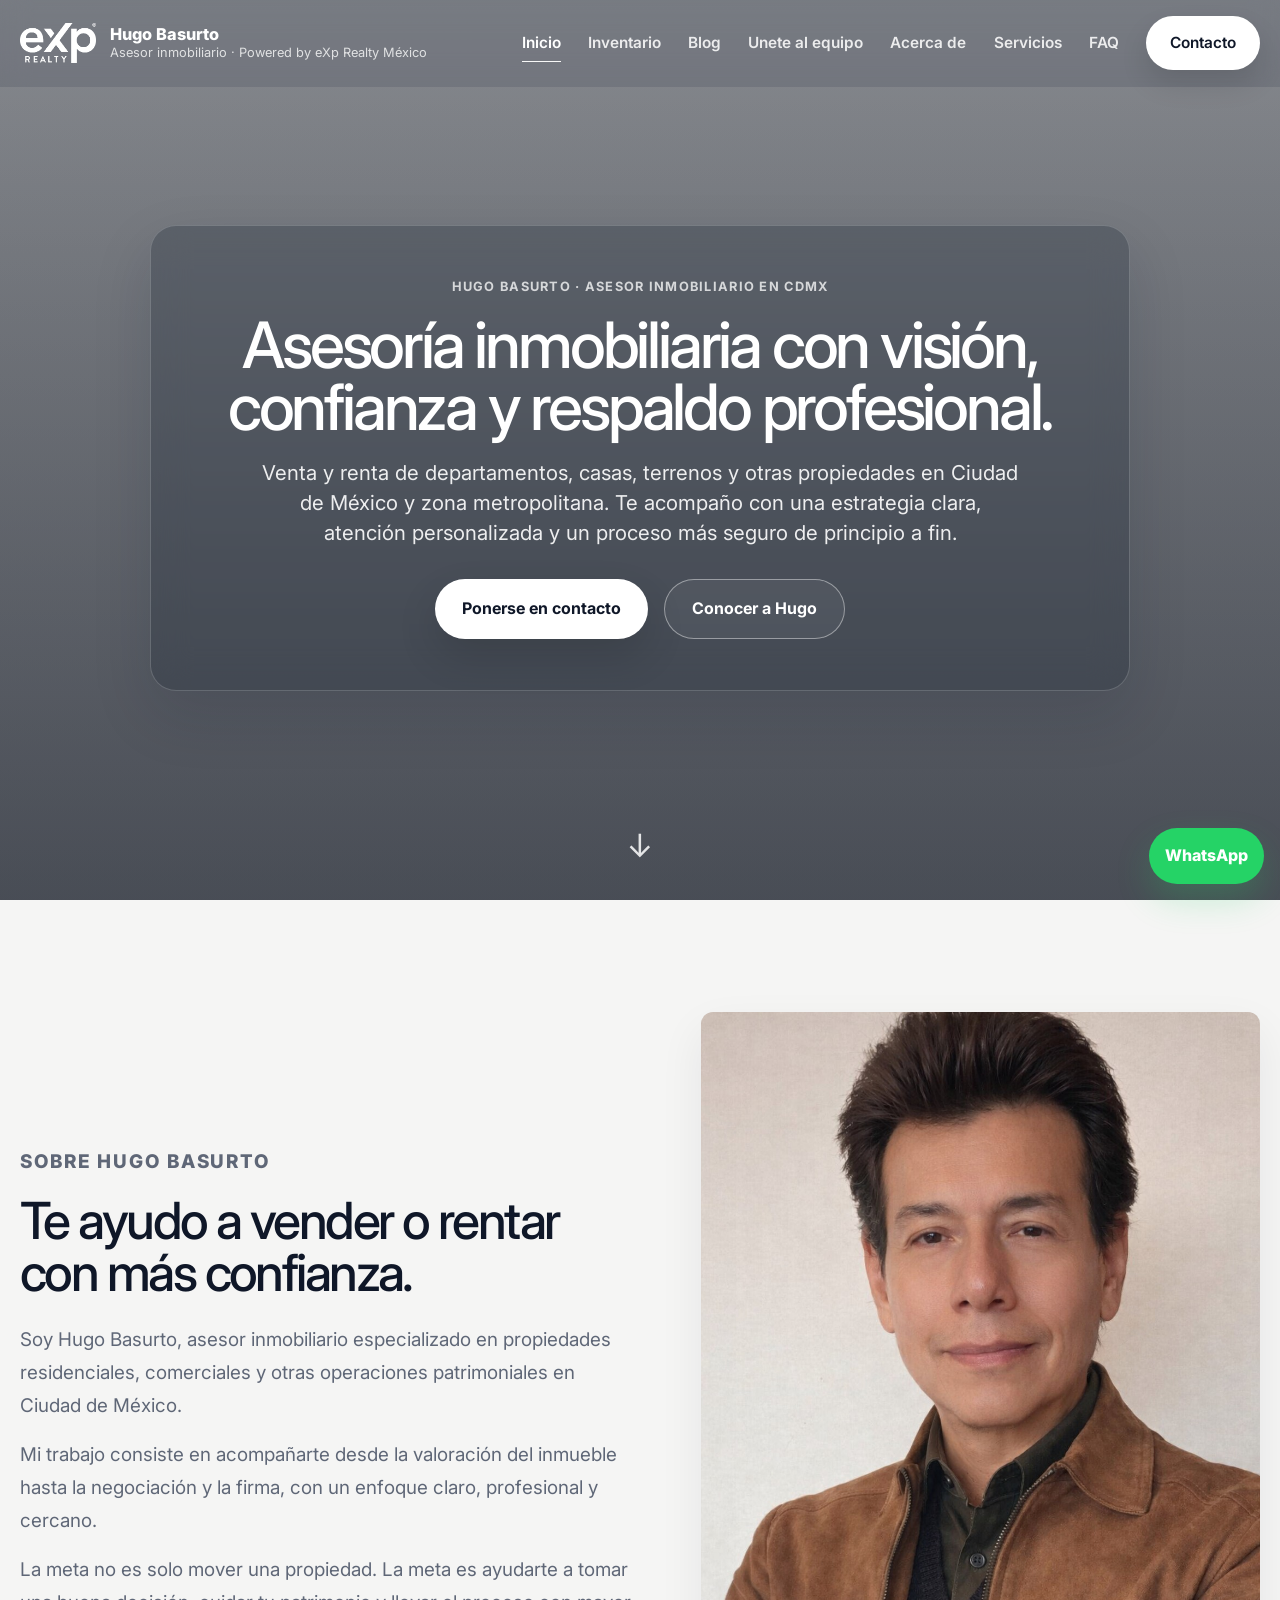
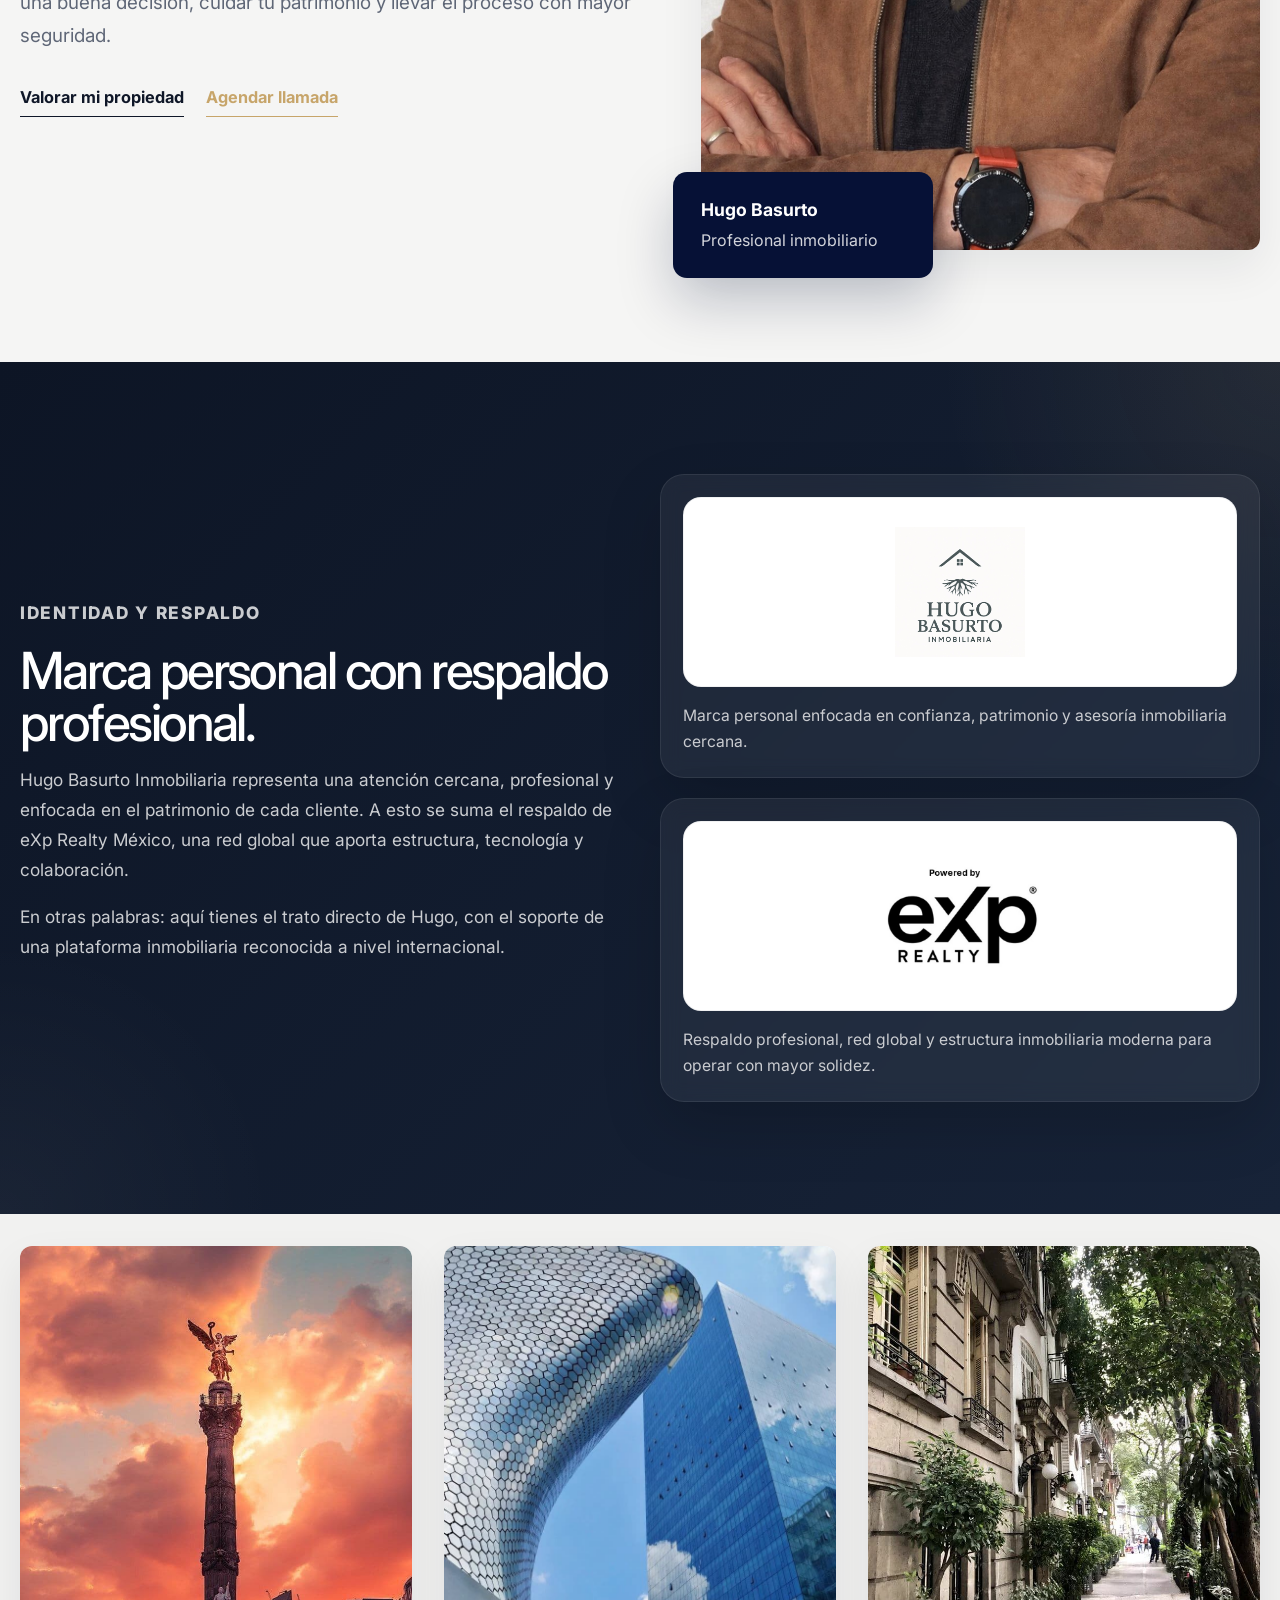
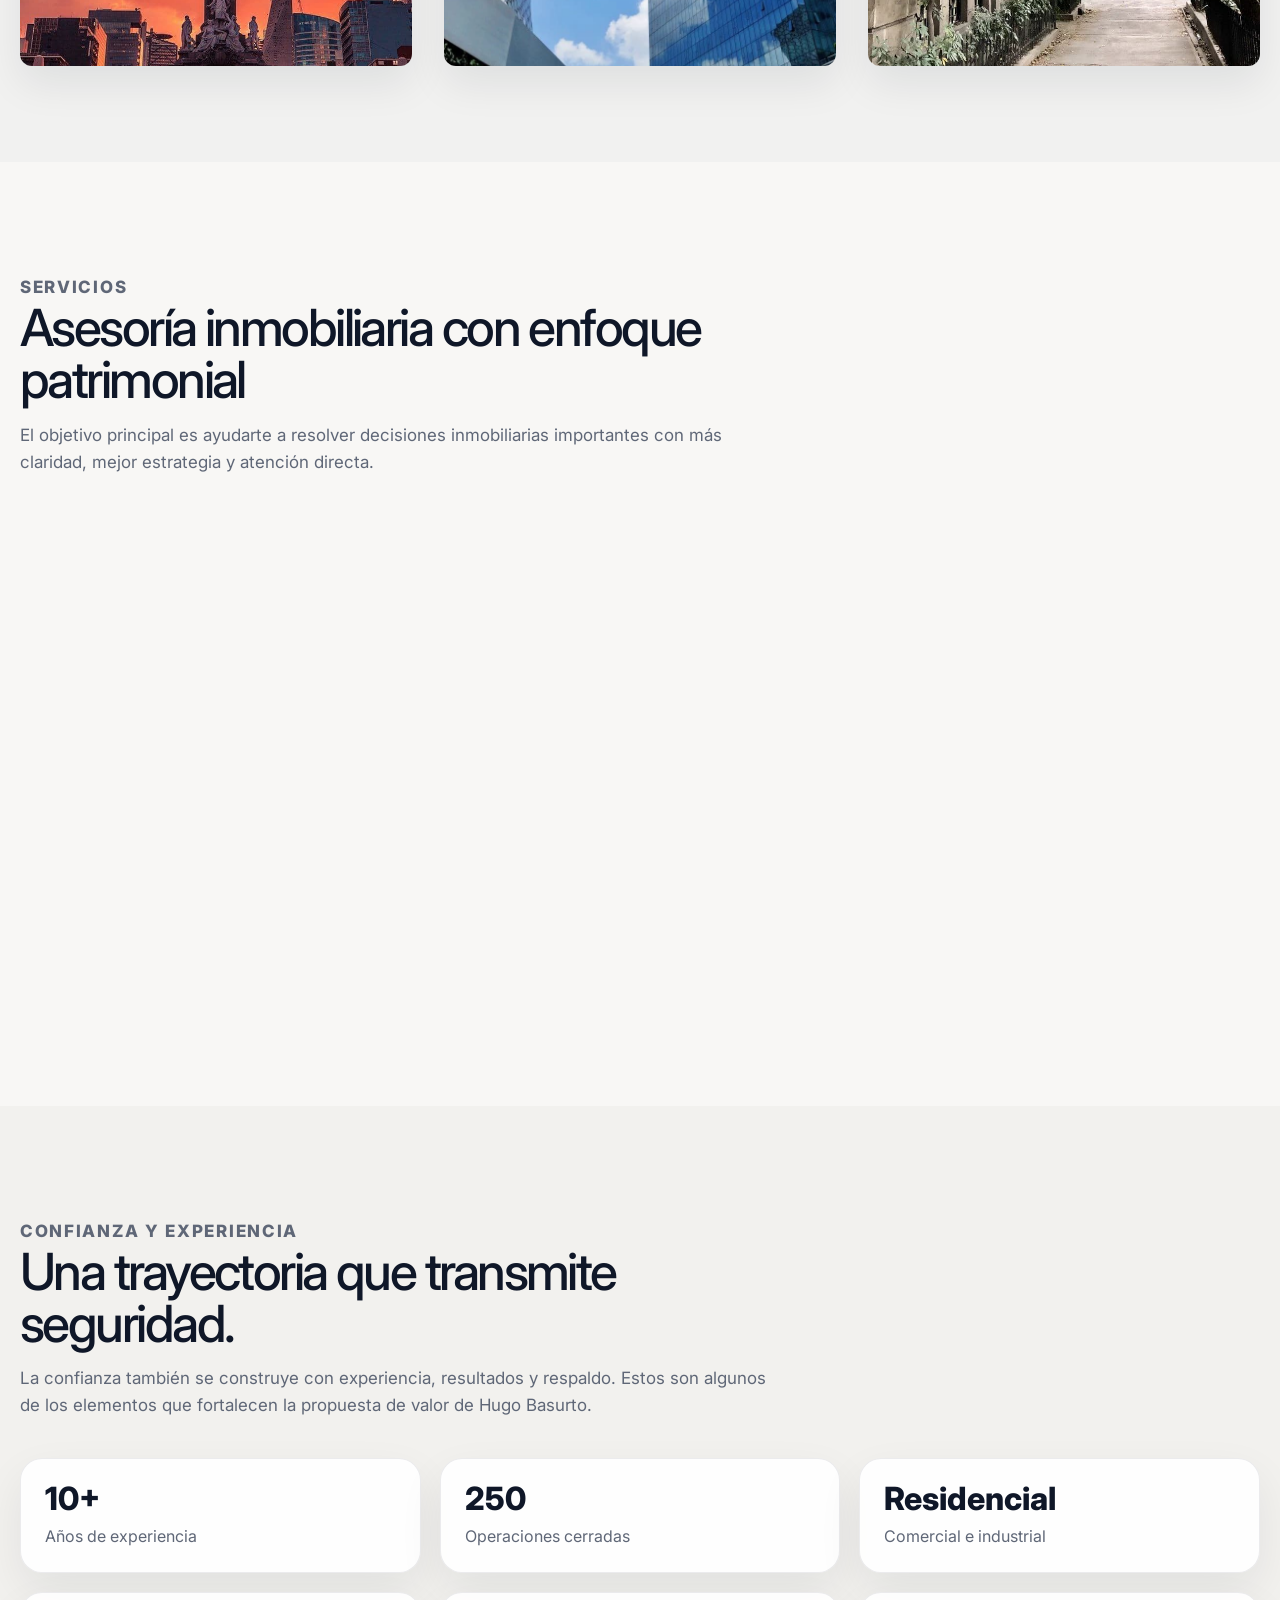
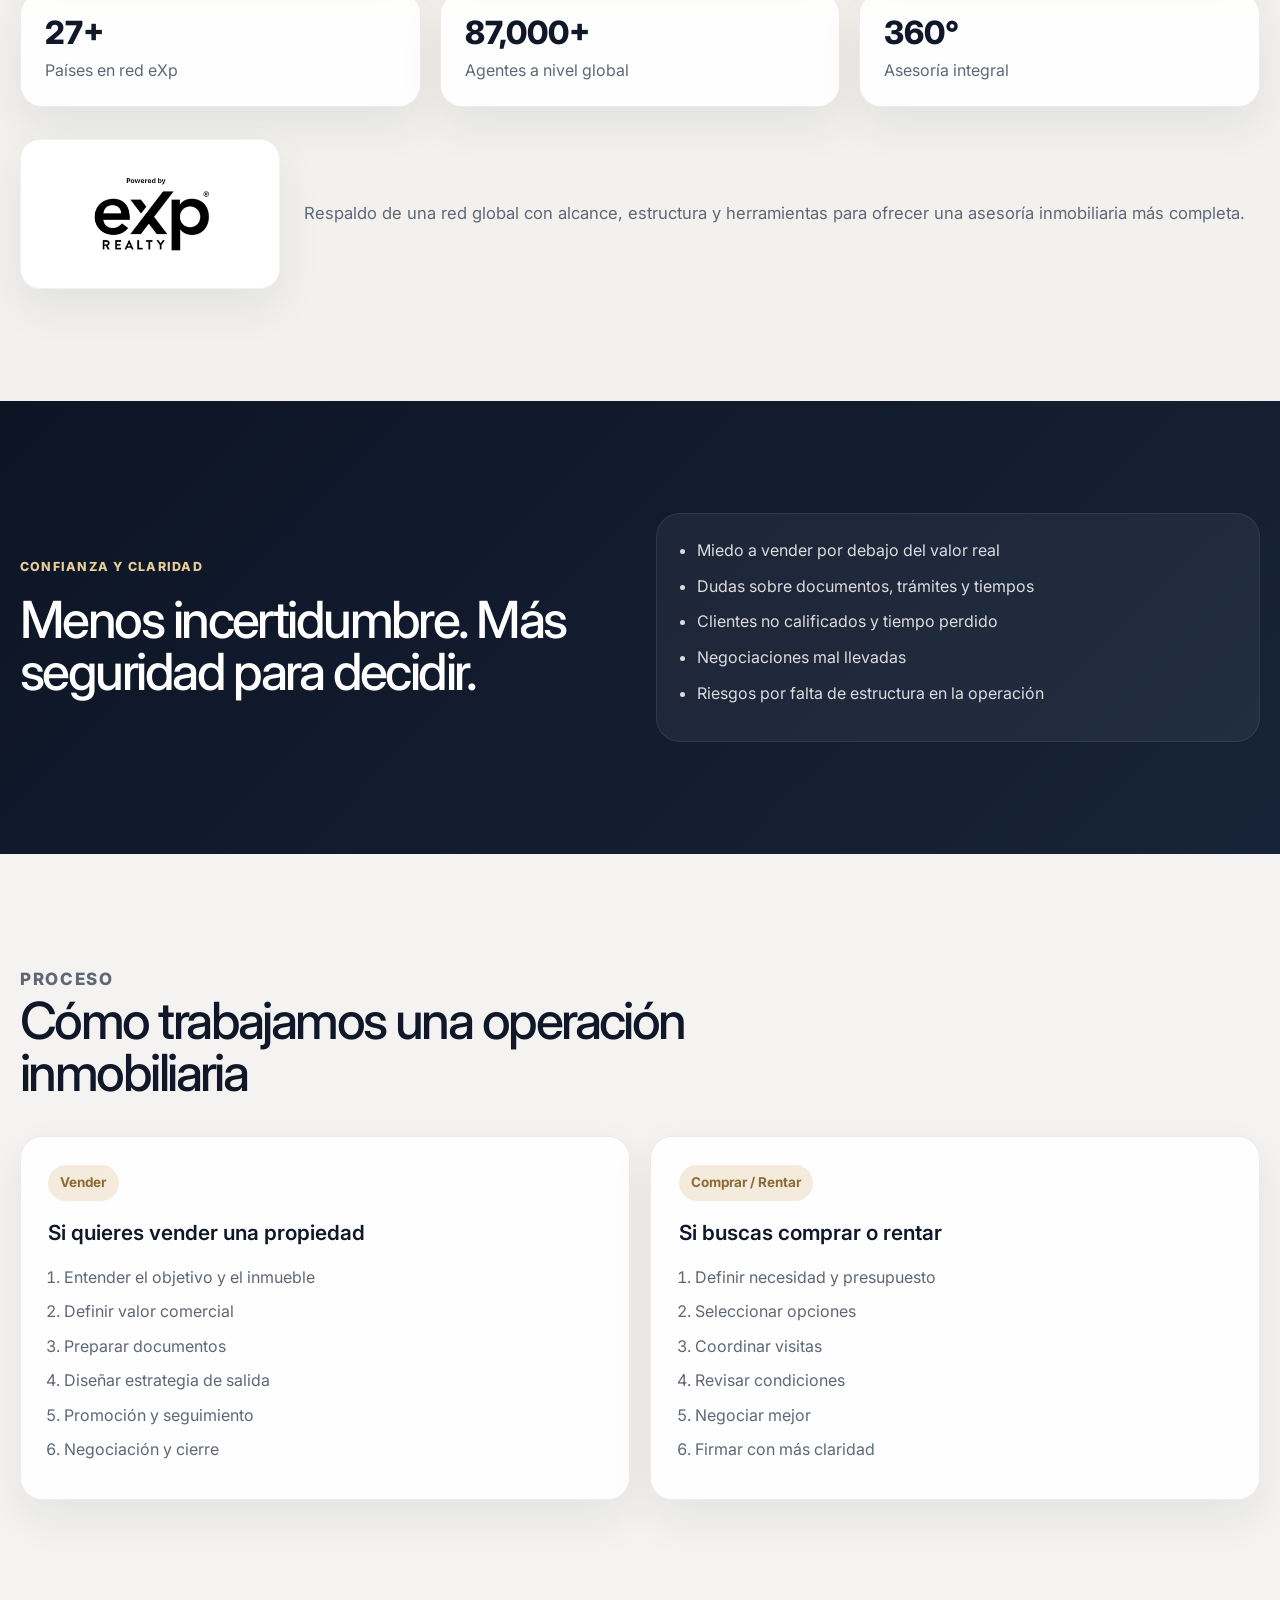
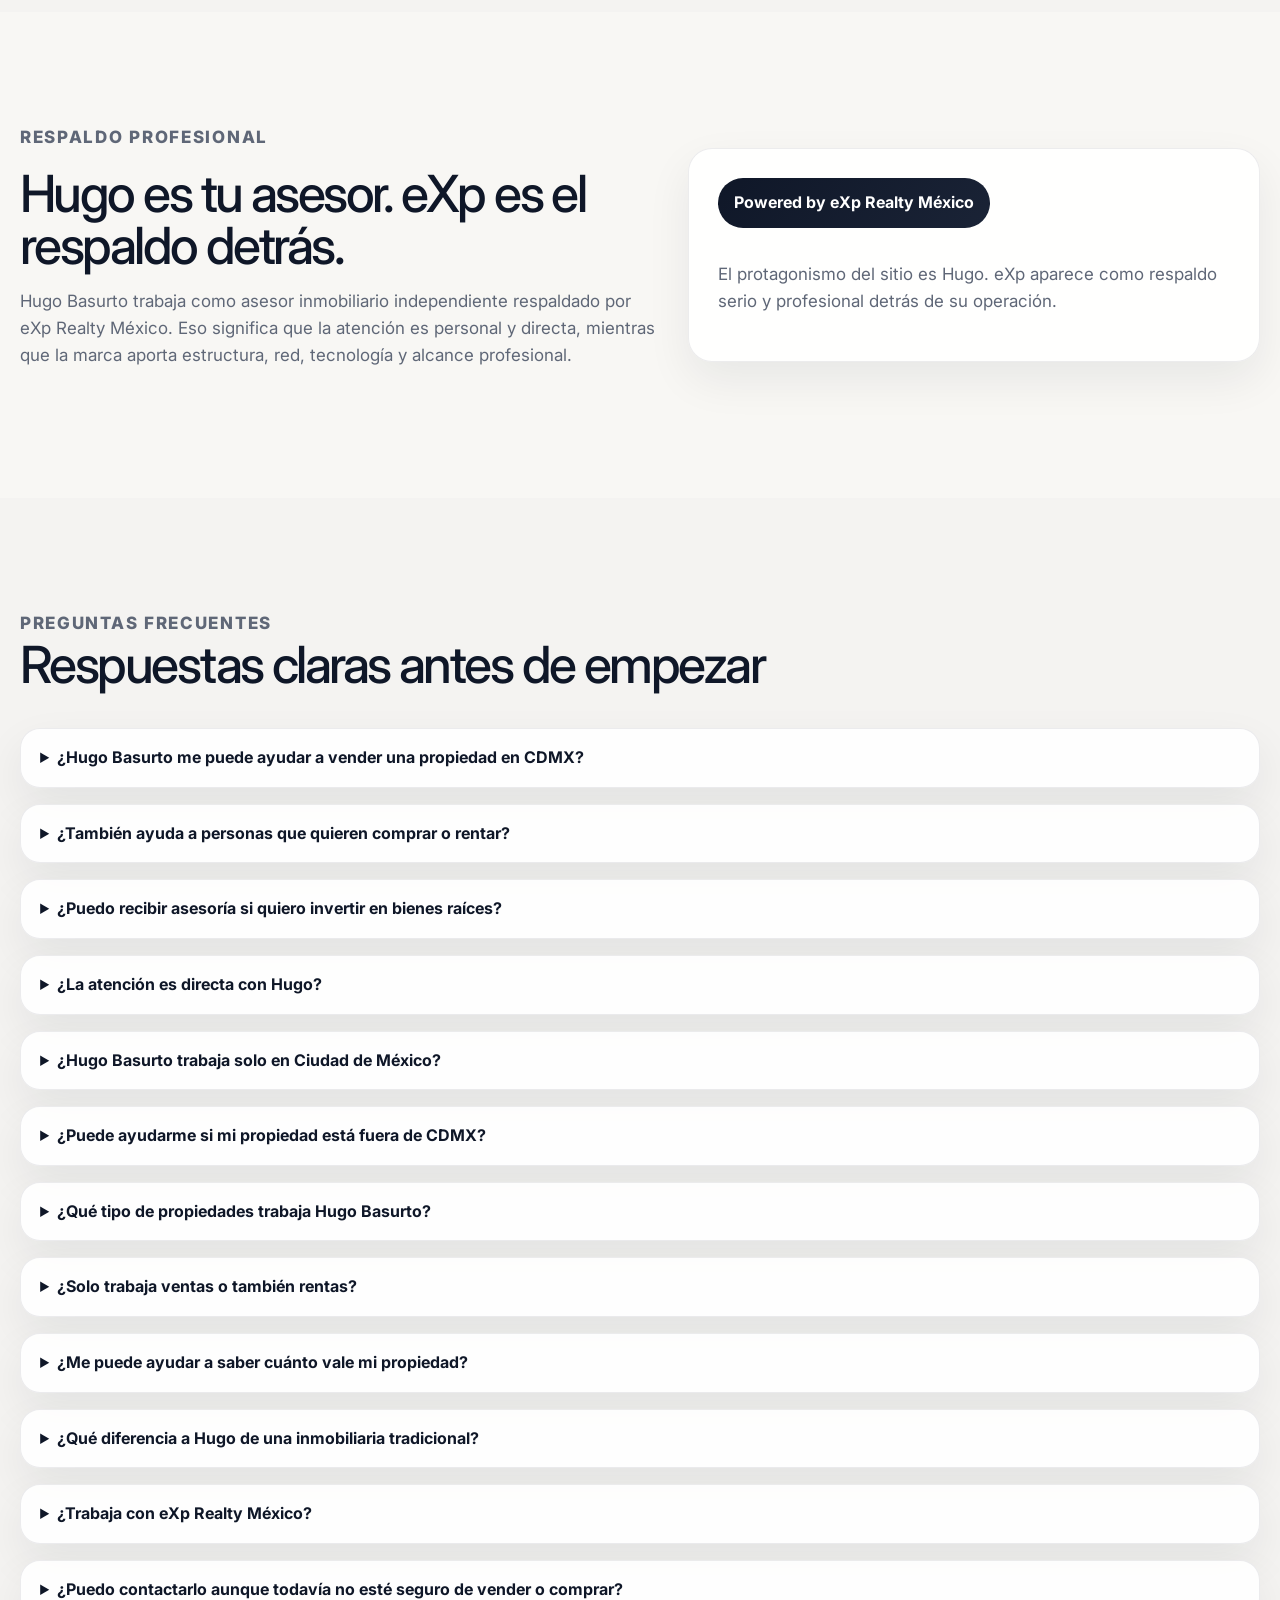
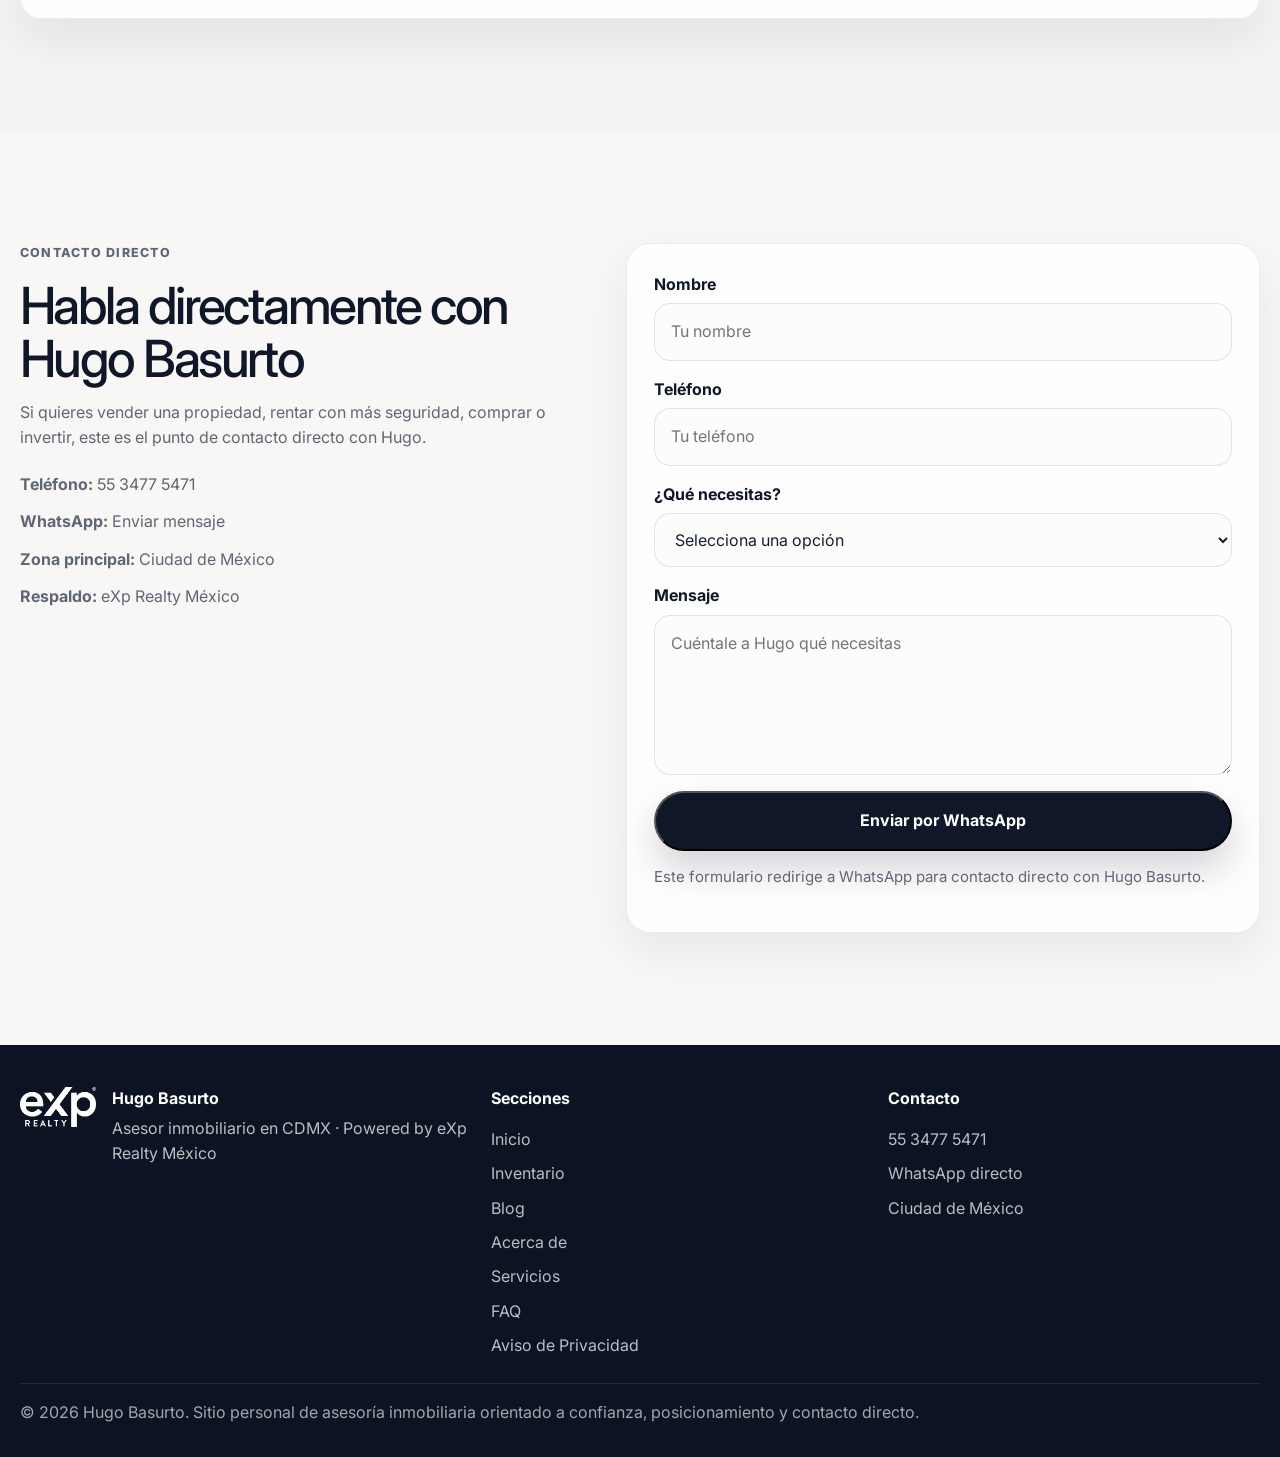
==== commit cfa9b3eb: "add aviso, add invetario, add blog" ====
--- a/index.html
+++ b/index.html
@@ -10,6 +10,7 @@
   <meta name="author" content="Ricardo Kelebra" />
   <meta name="robots" content="index,follow,max-image-preview:large,max-snippet:-1,max-video-preview:-1" />
   <meta name="theme-color" content="#0f1728" />
+  <meta name="google-site-verification" content="TU_CODIGO_DE_VERIFICACION_AQUI" />
 
   <!-- CAMBIA ESTO POR TU DOMINIO REAL -->
   <link rel="canonical" href="https://www.tudominio.com/" />
@@ -31,7 +32,7 @@
   <link rel="preconnect" href="https://fonts.gstatic.com" crossorigin />
   <link href="https://fonts.googleapis.com/css2?family=Inter:wght@400;500;600;700;800&display=swap" rel="stylesheet" />
   <link rel="stylesheet" href="styles.css" />
-  <link rel="icon" href="favicon.ico" sizes="any">
+  <link rel="icon" href="./favicon.ico" sizes="any">
 
   <script type="application/ld+json">
   {
@@ -129,6 +130,8 @@
 
       <nav class="site-nav">
         <a href="#inicio">Inicio</a>
+        <a href="https://www.pincali.com/inmobiliarios/hugob_17" target="_blank">Inventario</a>
+        <a href="blog.html">Blog</a>
         <a href="./unete-equipo.html">Unete al equipo</a>
         <a href="#sobre-hugo">Acerca de</a>
         <a href="#servicios">Servicios</a>
@@ -586,9 +589,12 @@
       <div class="footer-column">
         <h3>Secciones</h3>
         <a href="#inicio">Inicio</a>
+        <a href="https://www.pincali.com/inmobiliarios/hugob_17" target="_blank">Inventario</a>
+        <a href="blog.html">Blog</a>
         <a href="#sobre-hugo">Acerca de</a>
         <a href="#servicios">Servicios</a>
         <a href="#faq">FAQ</a>
+        <a href="Aviso_de_Privacidad_%20Hugo_Basurtoc.pdf" target="_blank">Aviso de Privacidad</a>
       </div>
 
       <div class="footer-column">
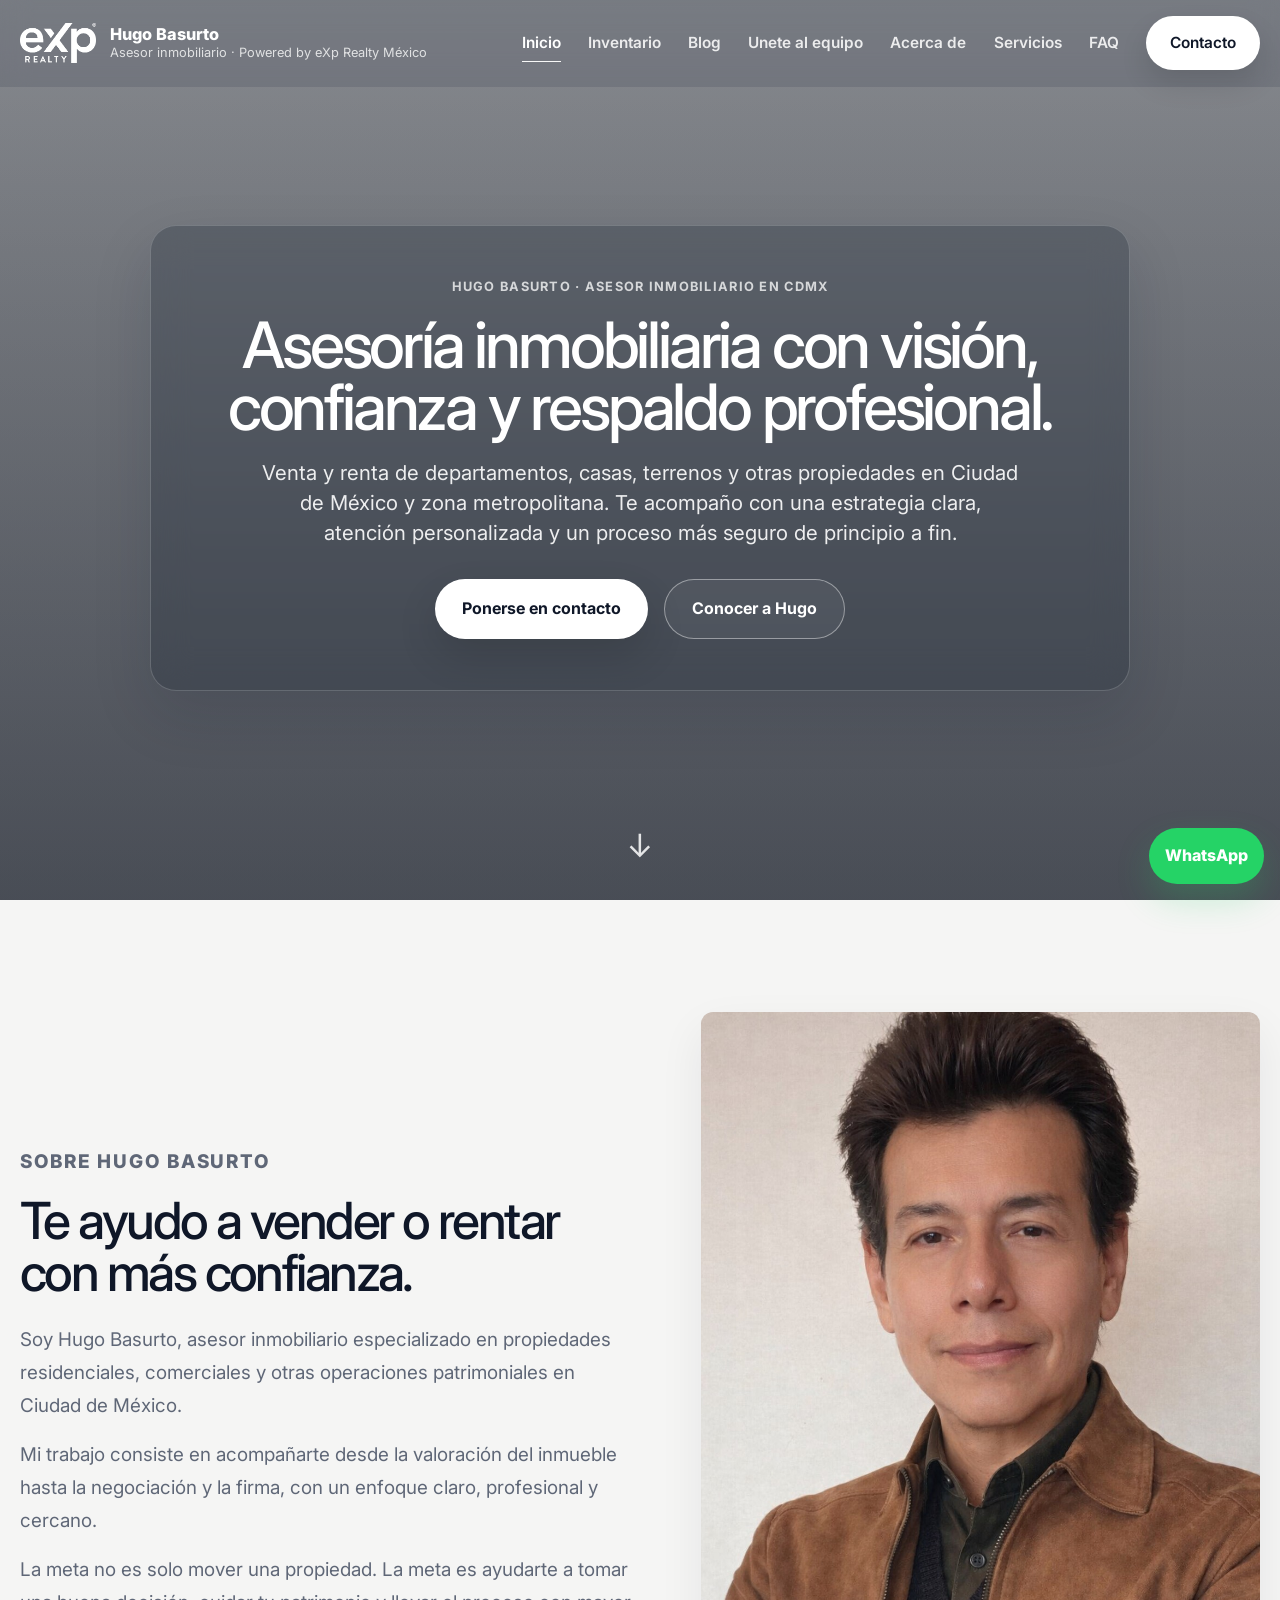
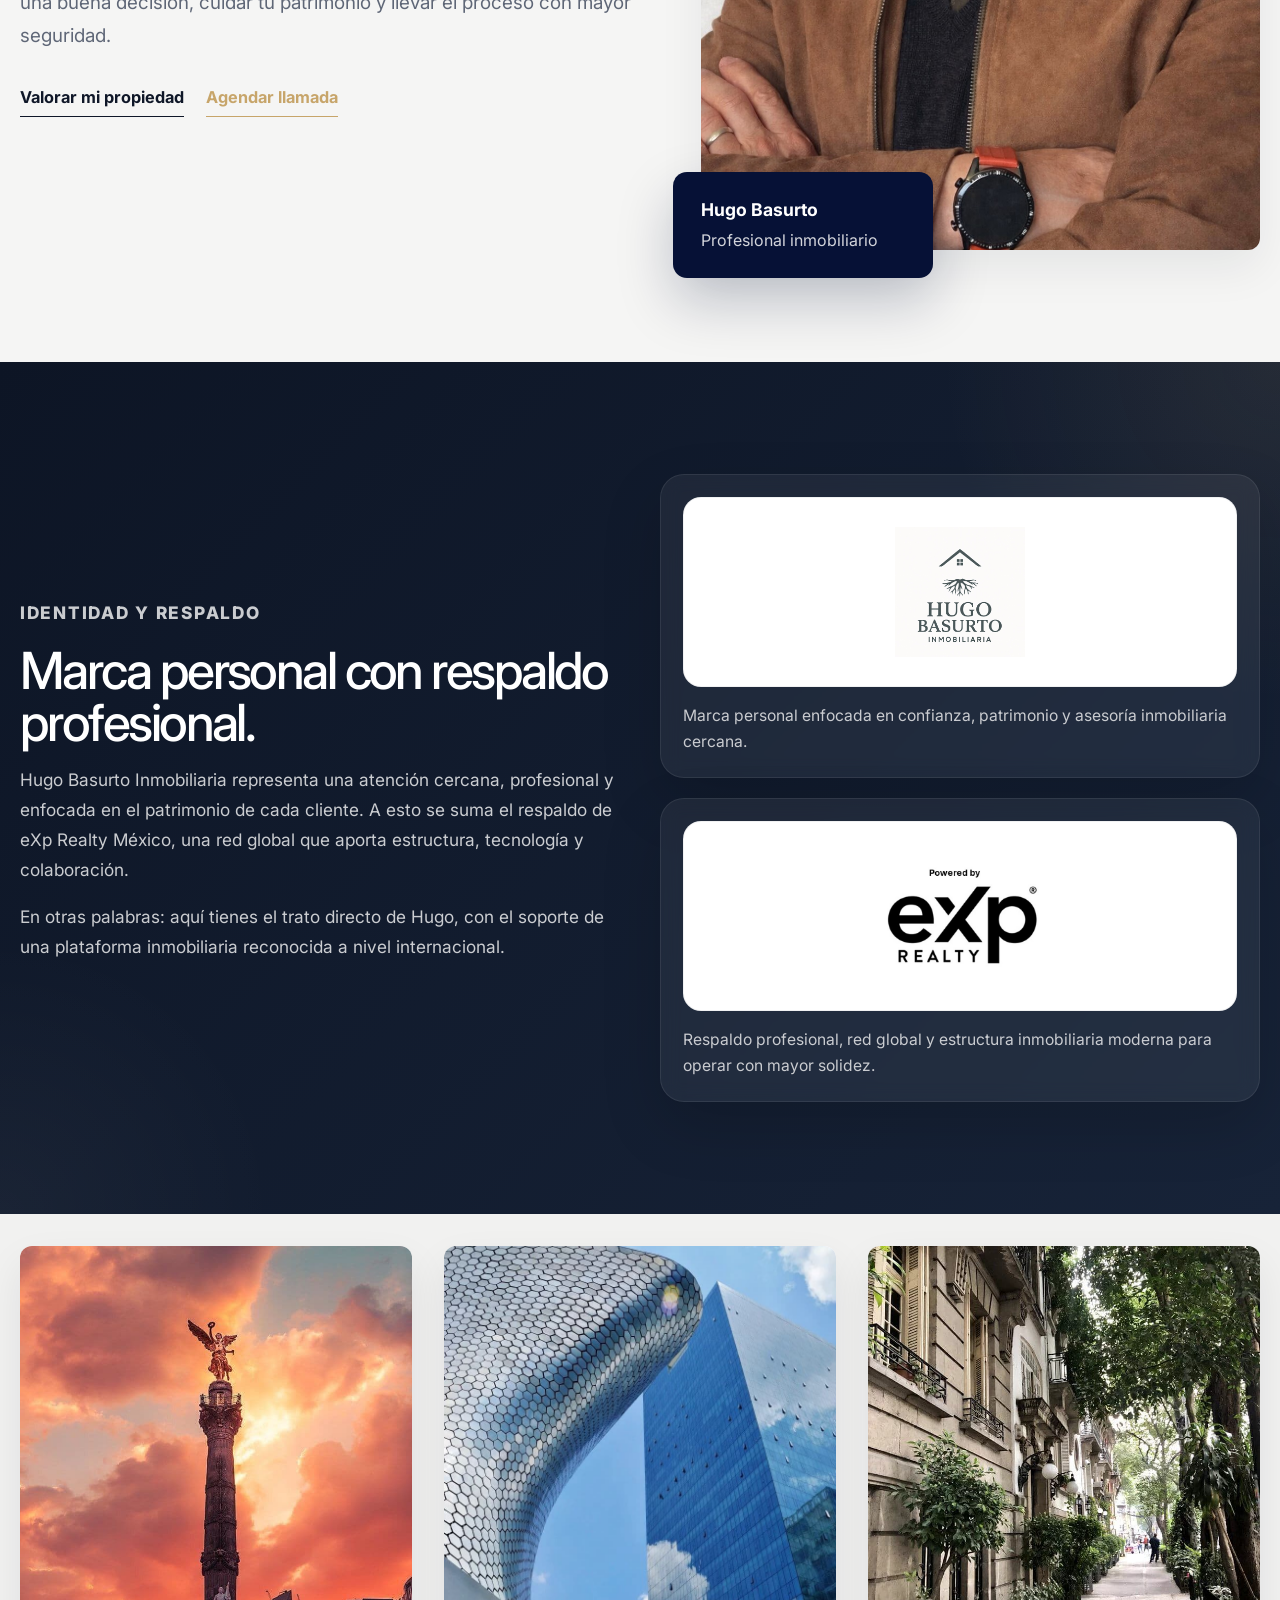
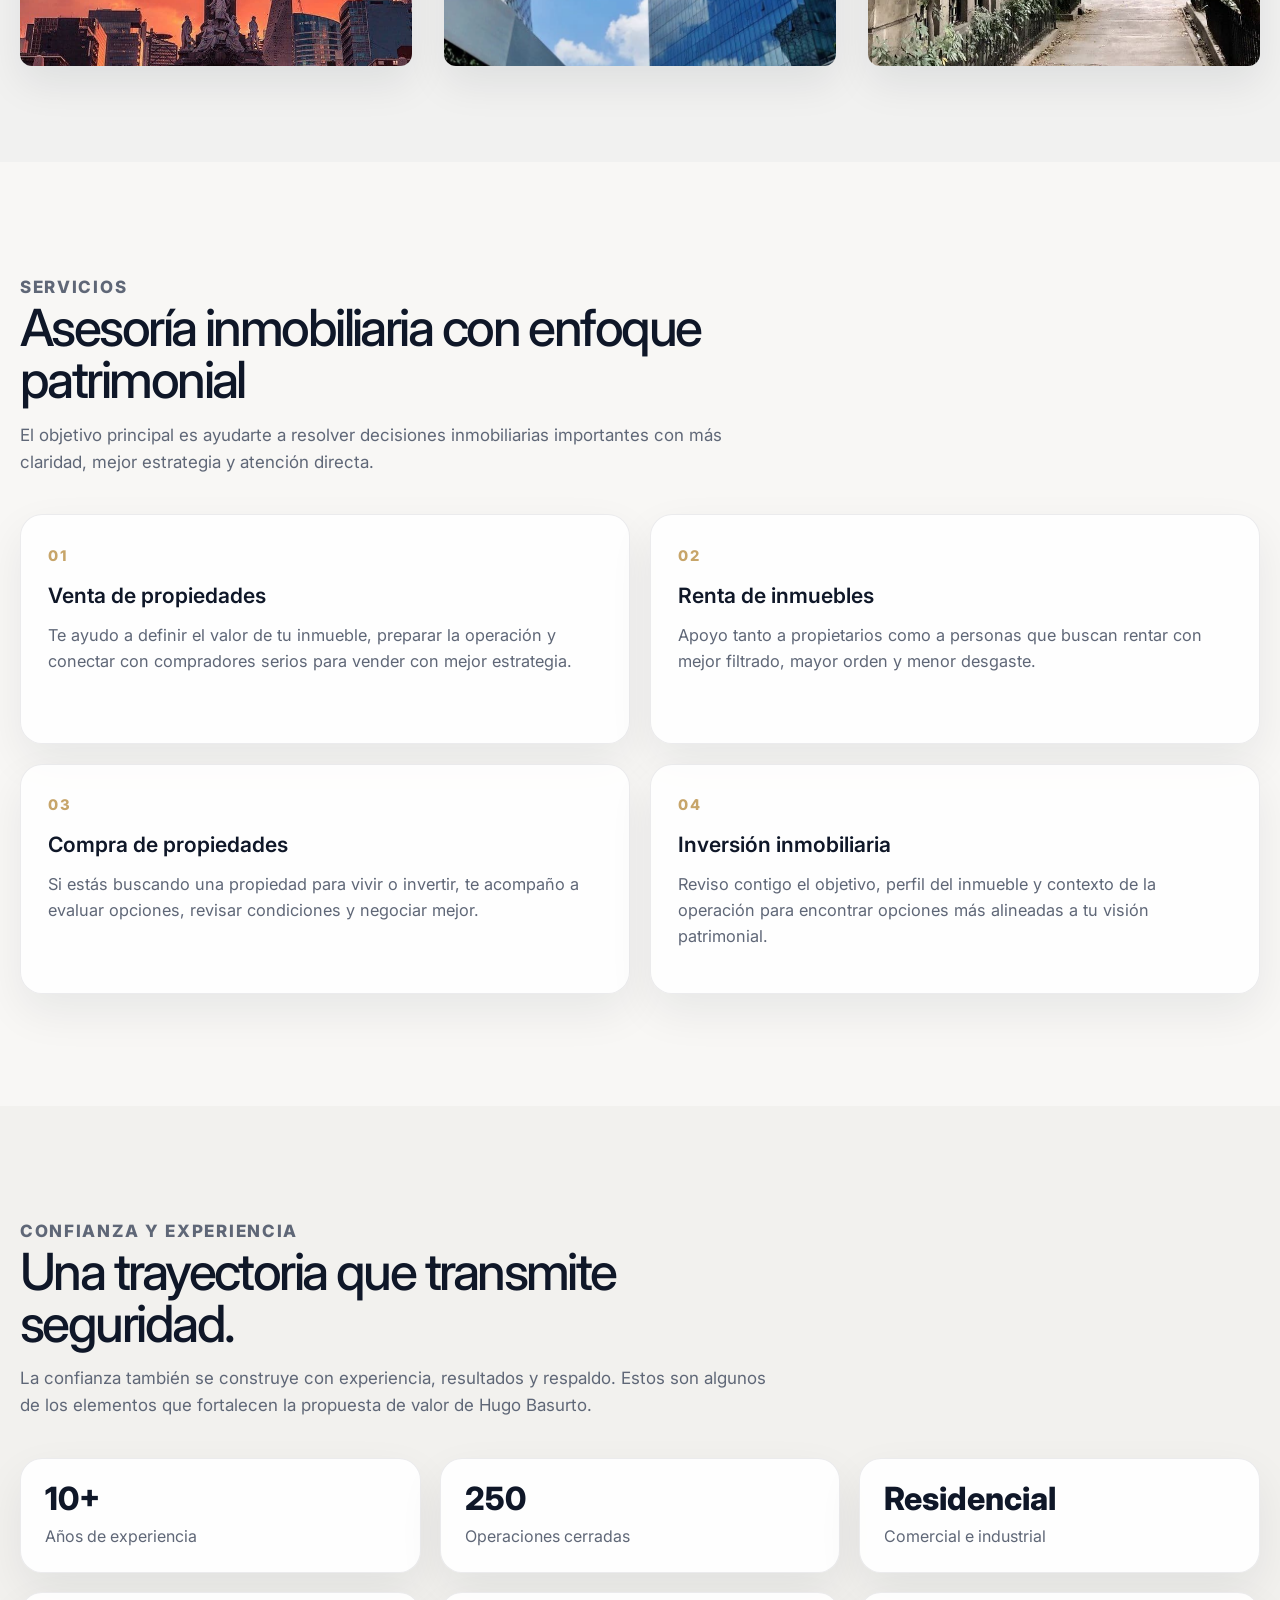
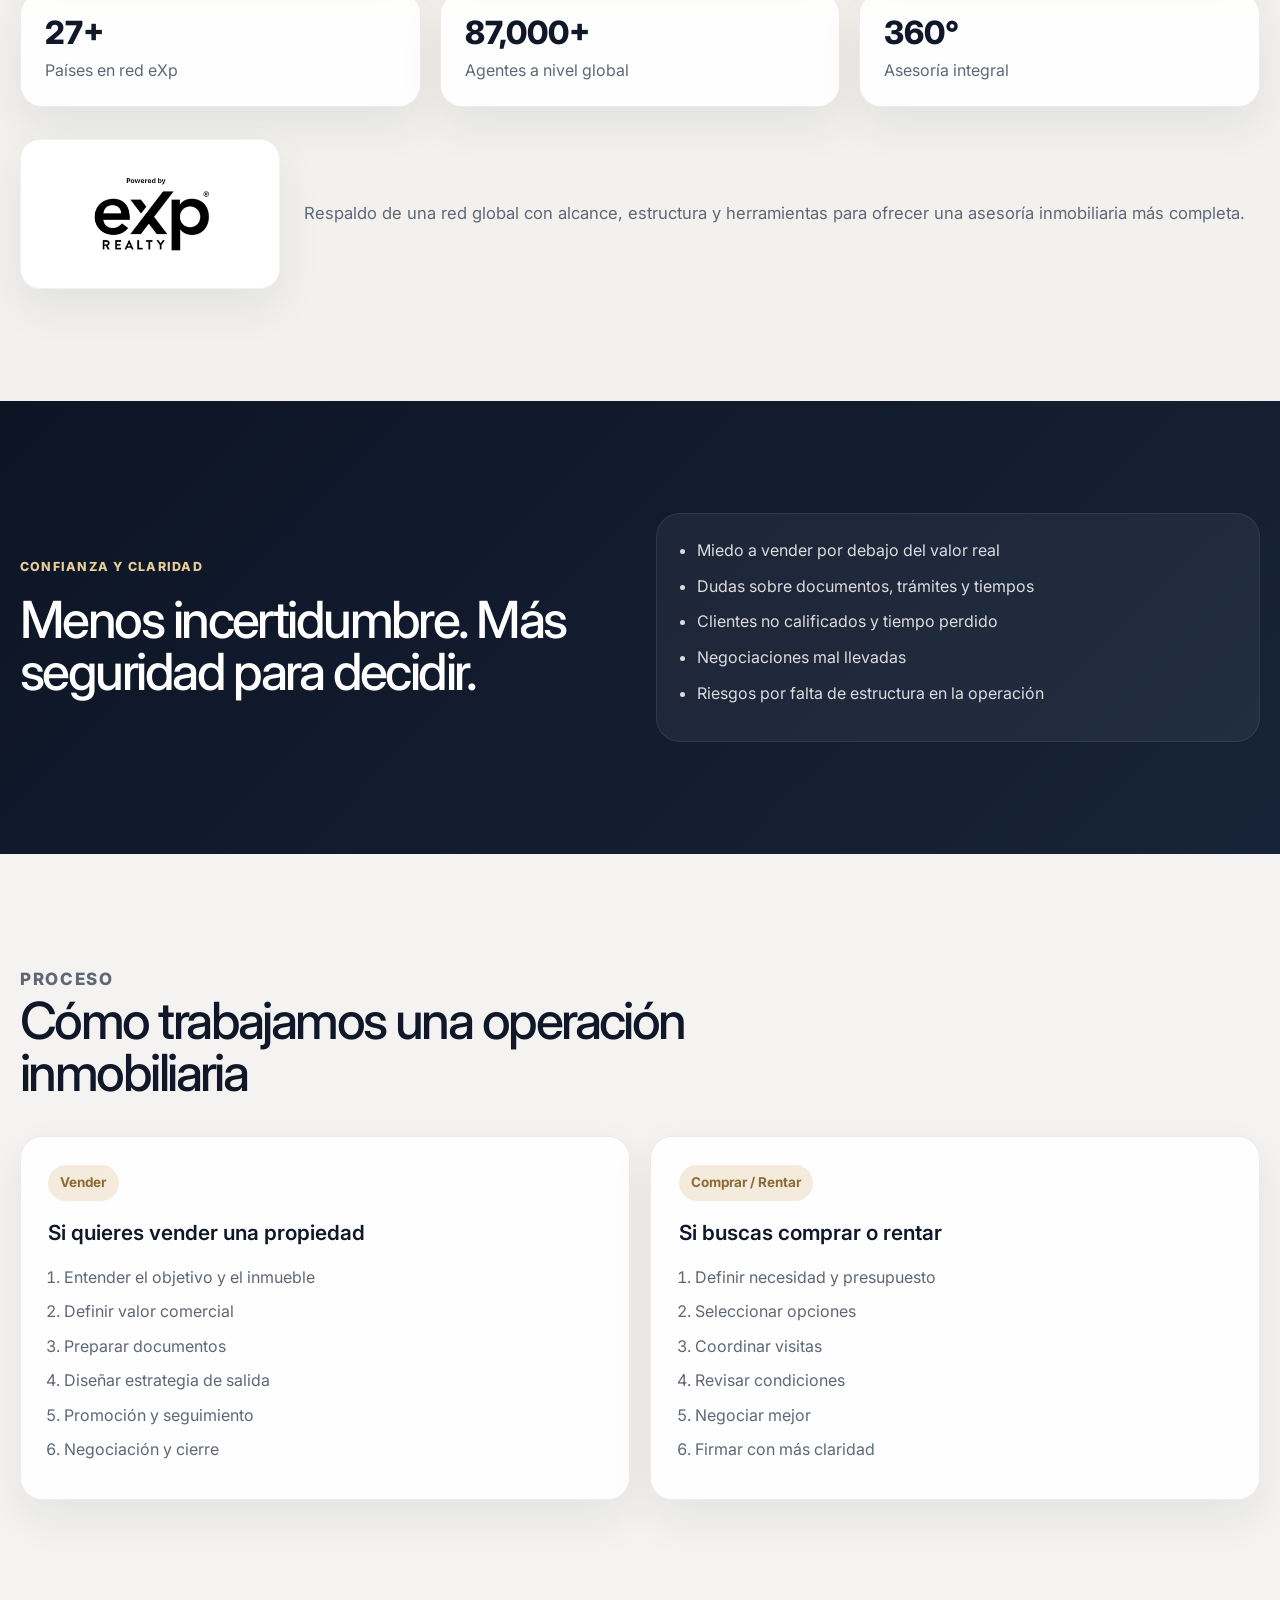
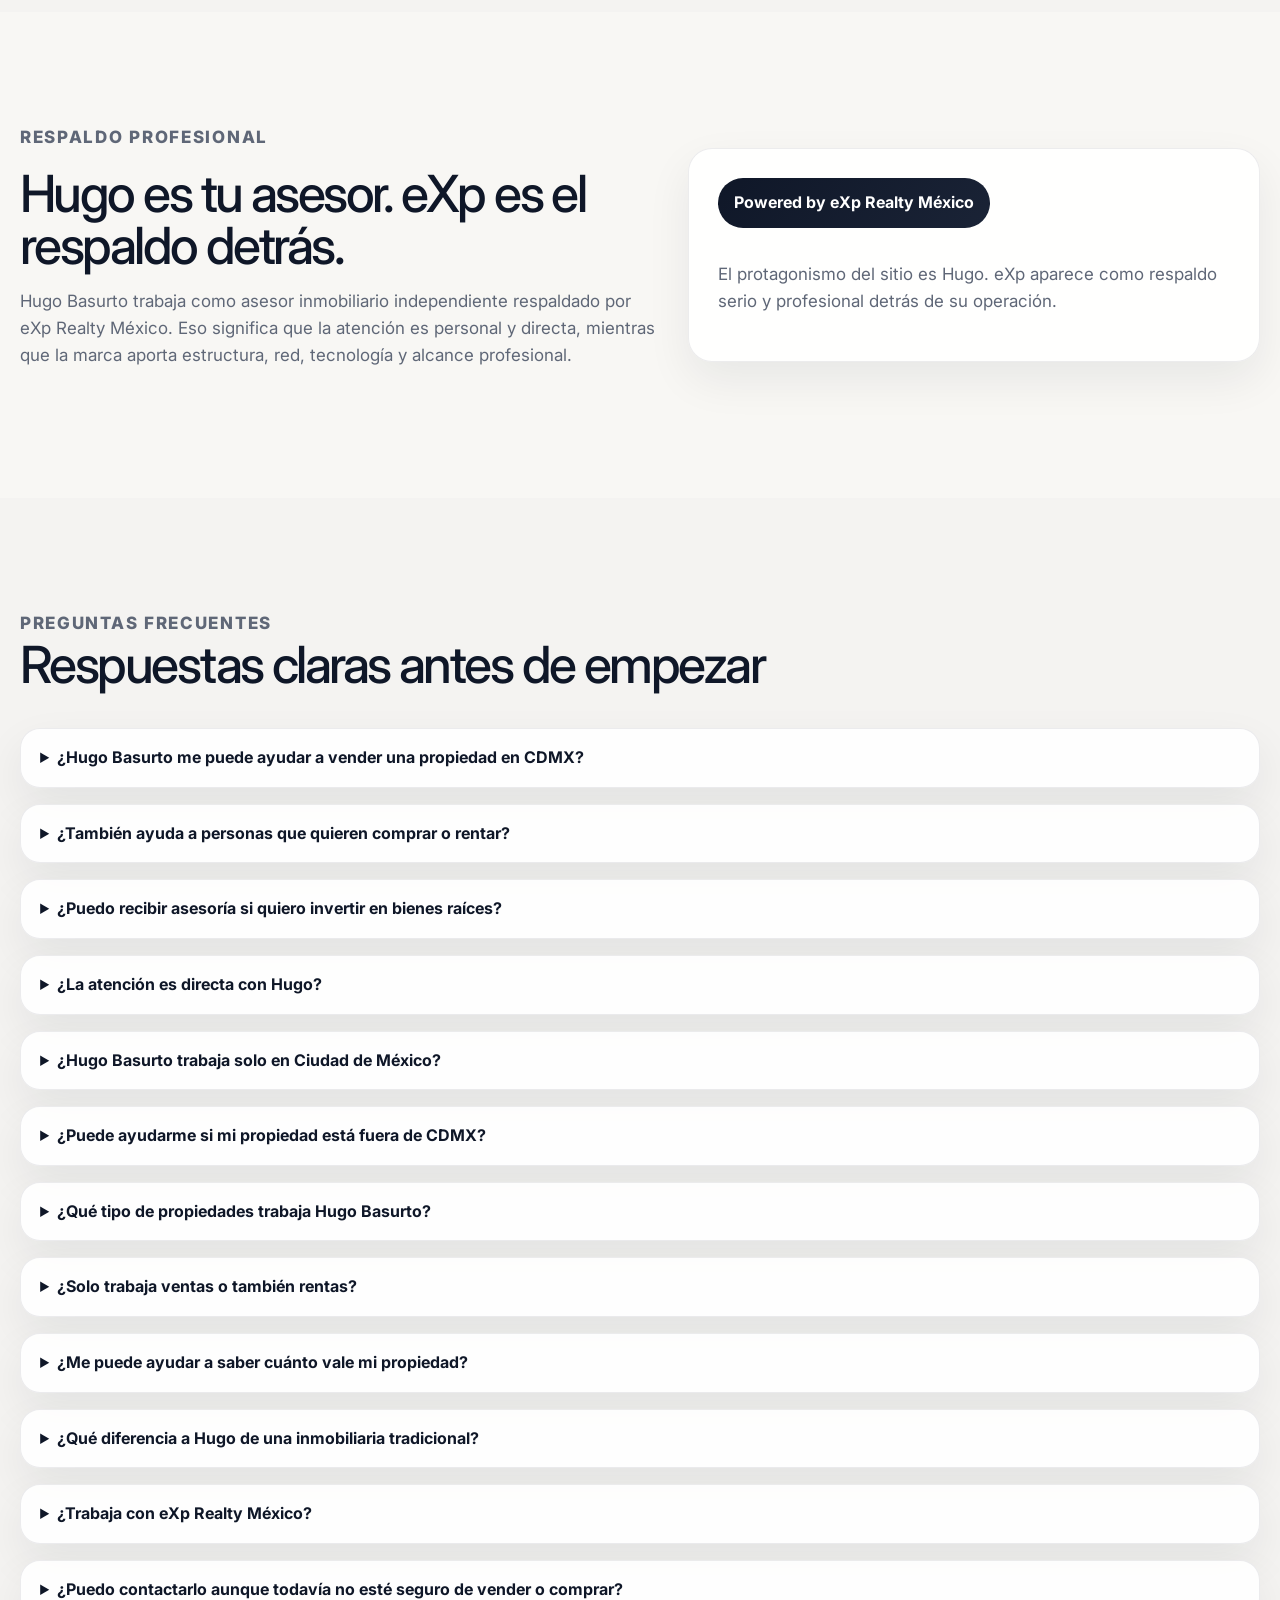
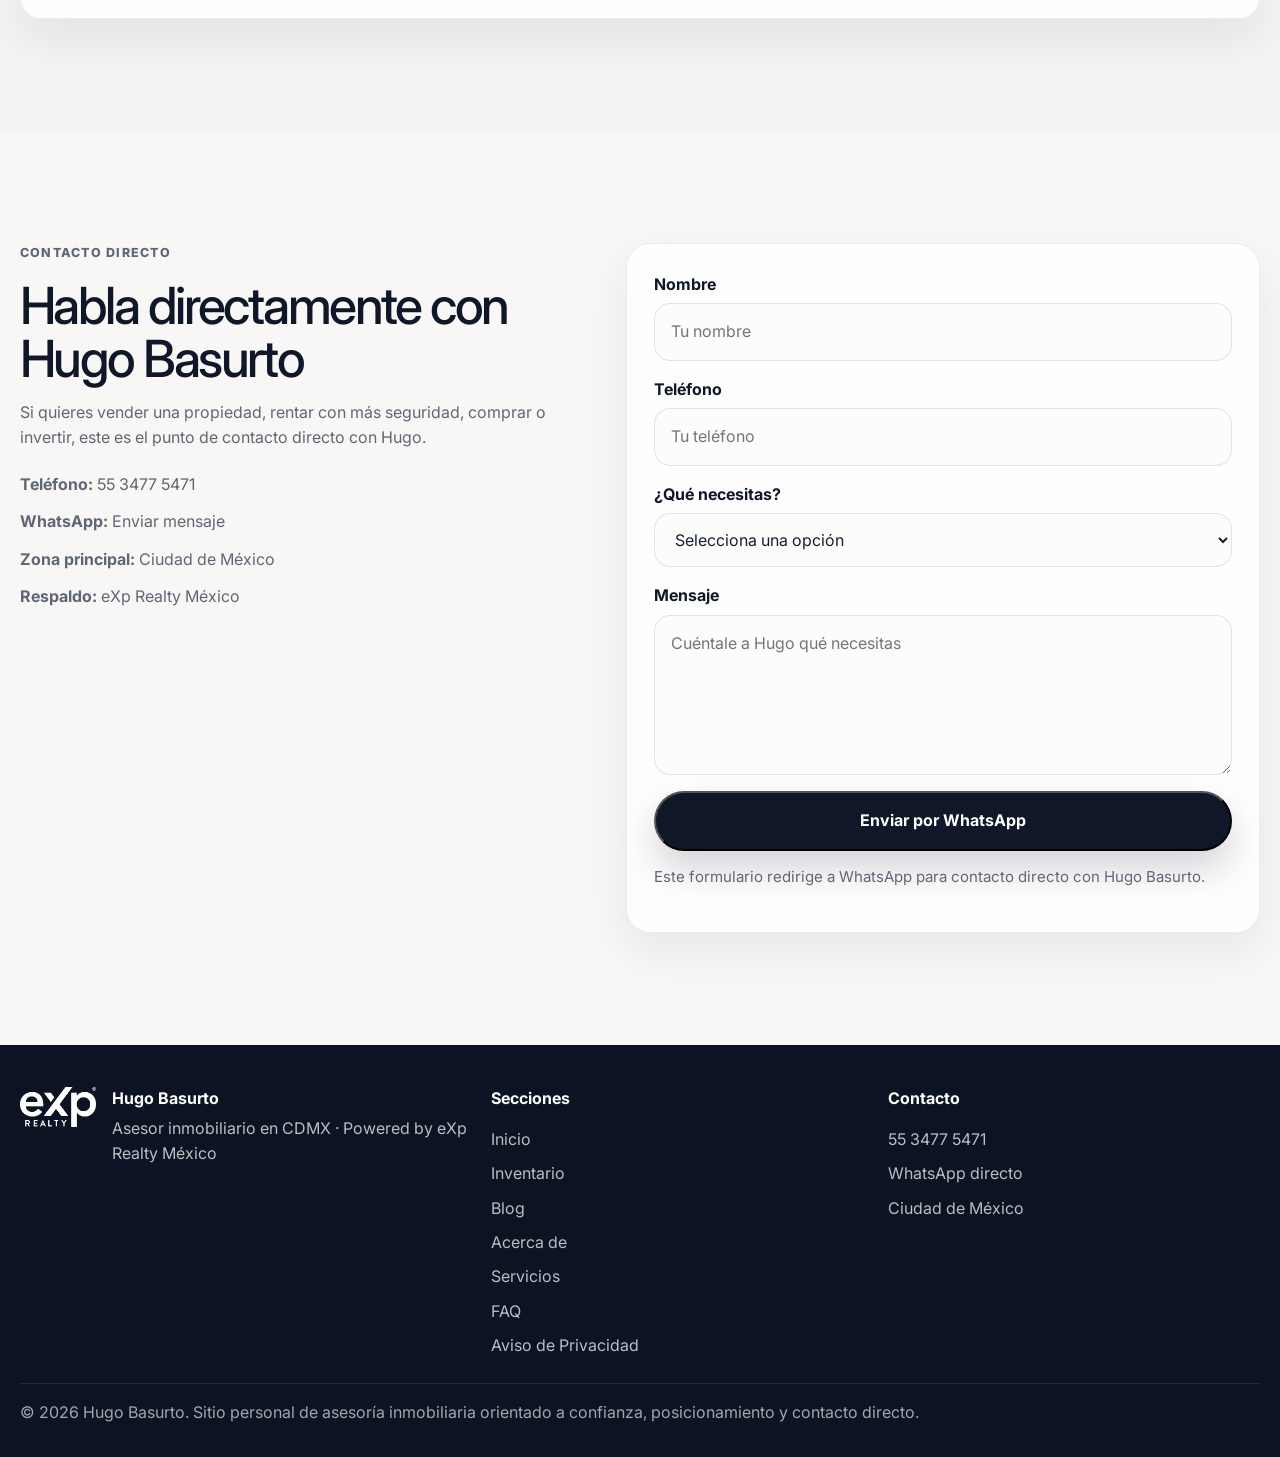
==== commit daf9caee: "chore: update domain name to raiceshogarfeliz.com and restructure internal links" ====
--- a/index.html
+++ b/index.html
@@ -13,20 +13,20 @@
   <meta name="google-site-verification" content="TU_CODIGO_DE_VERIFICACION_AQUI" />
 
   <!-- CAMBIA ESTO POR TU DOMINIO REAL -->
-  <link rel="canonical" href="https://www.tudominio.com/" />
+  <link rel="canonical" href="https://www.raiceshogarfeliz.com/" />
 
   <meta property="og:type" content="website" />
   <meta property="og:locale" content="es_MX" />
   <meta property="og:title" content="Hugo Basurto | Asesor Inmobiliario en CDMX" />
   <meta property="og:description" content="Compra, vende, renta o invierte con el acompañamiento de Hugo Basurto, asesor inmobiliario en Ciudad de México." />
-  <meta property="og:url" content="https://www.tudominio.com/" />
+  <meta property="og:url" content="https://www.raiceshogarfeliz.com/" />
   <meta property="og:site_name" content="Hugo Basurto | Asesor Inmobiliario" />
-  <meta property="og:image" content="https://www.tudominio.com/assets/og-image.jpg" />
+  <meta property="og:image" content="https://www.raiceshogarfeliz.com/img/logo-hugo-basurto.jpeg" />
 
   <meta name="twitter:card" content="summary_large_image" />
   <meta name="twitter:title" content="Hugo Basurto | Asesor Inmobiliario en CDMX" />
   <meta name="twitter:description" content="Asesoría inmobiliaria profesional para comprar, vender, rentar o invertir en Ciudad de México." />
-  <meta name="twitter:image" content="https://www.tudominio.com/assets/og-image.jpg" />
+  <meta name="twitter:image" content="https://www.raiceshogarfeliz.com/img/logo-hugo-basurto.jpeg" />
 
   <link rel="preconnect" href="https://fonts.googleapis.com" />
   <link rel="preconnect" href="https://fonts.gstatic.com" crossorigin />
@@ -40,14 +40,14 @@
     "@graph": [
       {
         "@type": "RealEstateAgent",
-        "@id": "https://www.tudominio.com/#agent",
+        "@id": "https://www.raiceshogarfeliz.com/#agent",
         "name": "Hugo Basurto",
         "alternateName": "Hugo Basurto Powered by eXp Realty México",
         "description": "Asesor inmobiliario en Ciudad de México para compra, venta, renta e inversión en bienes raíces.",
         "areaServed": ["Ciudad de México", "Estado de México", "México"],
         "telephone": "+52-55-3477-5471",
-        "url": "https://www.tudominio.com/",
-        "email": "contacto@tudominio.com",
+        "url": "https://www.raiceshogarfeliz.com/",
+        "email": "contacto@raiceshogarfeliz.com",
         "address": {
           "@type": "PostalAddress",
           "addressLocality": "Ciudad de México",
@@ -61,7 +61,7 @@
       },
       {
         "@type": "Person",
-        "@id": "https://www.tudominio.com/#hugo",
+        "@id": "https://www.raiceshogarfeliz.com/#hugo",
         "name": "Hugo Basurto",
         "jobTitle": "Asesor Inmobiliario",
         "worksFor": {
@@ -69,7 +69,7 @@
           "name": "eXp Realty México"
         },
         "telephone": "+52-55-3477-5471",
-        "url": "https://www.tudominio.com/"
+        "url": "https://www.raiceshogarfeliz.com/"
       },
       {
         "@type": "FAQPage",
@@ -131,8 +131,8 @@
       <nav class="site-nav">
         <a href="#inicio">Inicio</a>
         <a href="https://www.pincali.com/inmobiliarios/hugob_17" target="_blank">Inventario</a>
-        <a href="blog.html">Blog</a>
-        <a href="./unete-equipo.html">Unete al equipo</a>
+        <a href="./blog/">Blog</a>
+        <a href="./unete-equipo/">Unete al equipo</a>
         <a href="#sobre-hugo">Acerca de</a>
         <a href="#servicios">Servicios</a>
         <a href="#faq">FAQ</a>
@@ -590,7 +590,7 @@
         <h3>Secciones</h3>
         <a href="#inicio">Inicio</a>
         <a href="https://www.pincali.com/inmobiliarios/hugob_17" target="_blank">Inventario</a>
-        <a href="blog.html">Blog</a>
+        <a href="./blog/">Blog</a>
         <a href="#sobre-hugo">Acerca de</a>
         <a href="#servicios">Servicios</a>
         <a href="#faq">FAQ</a>
